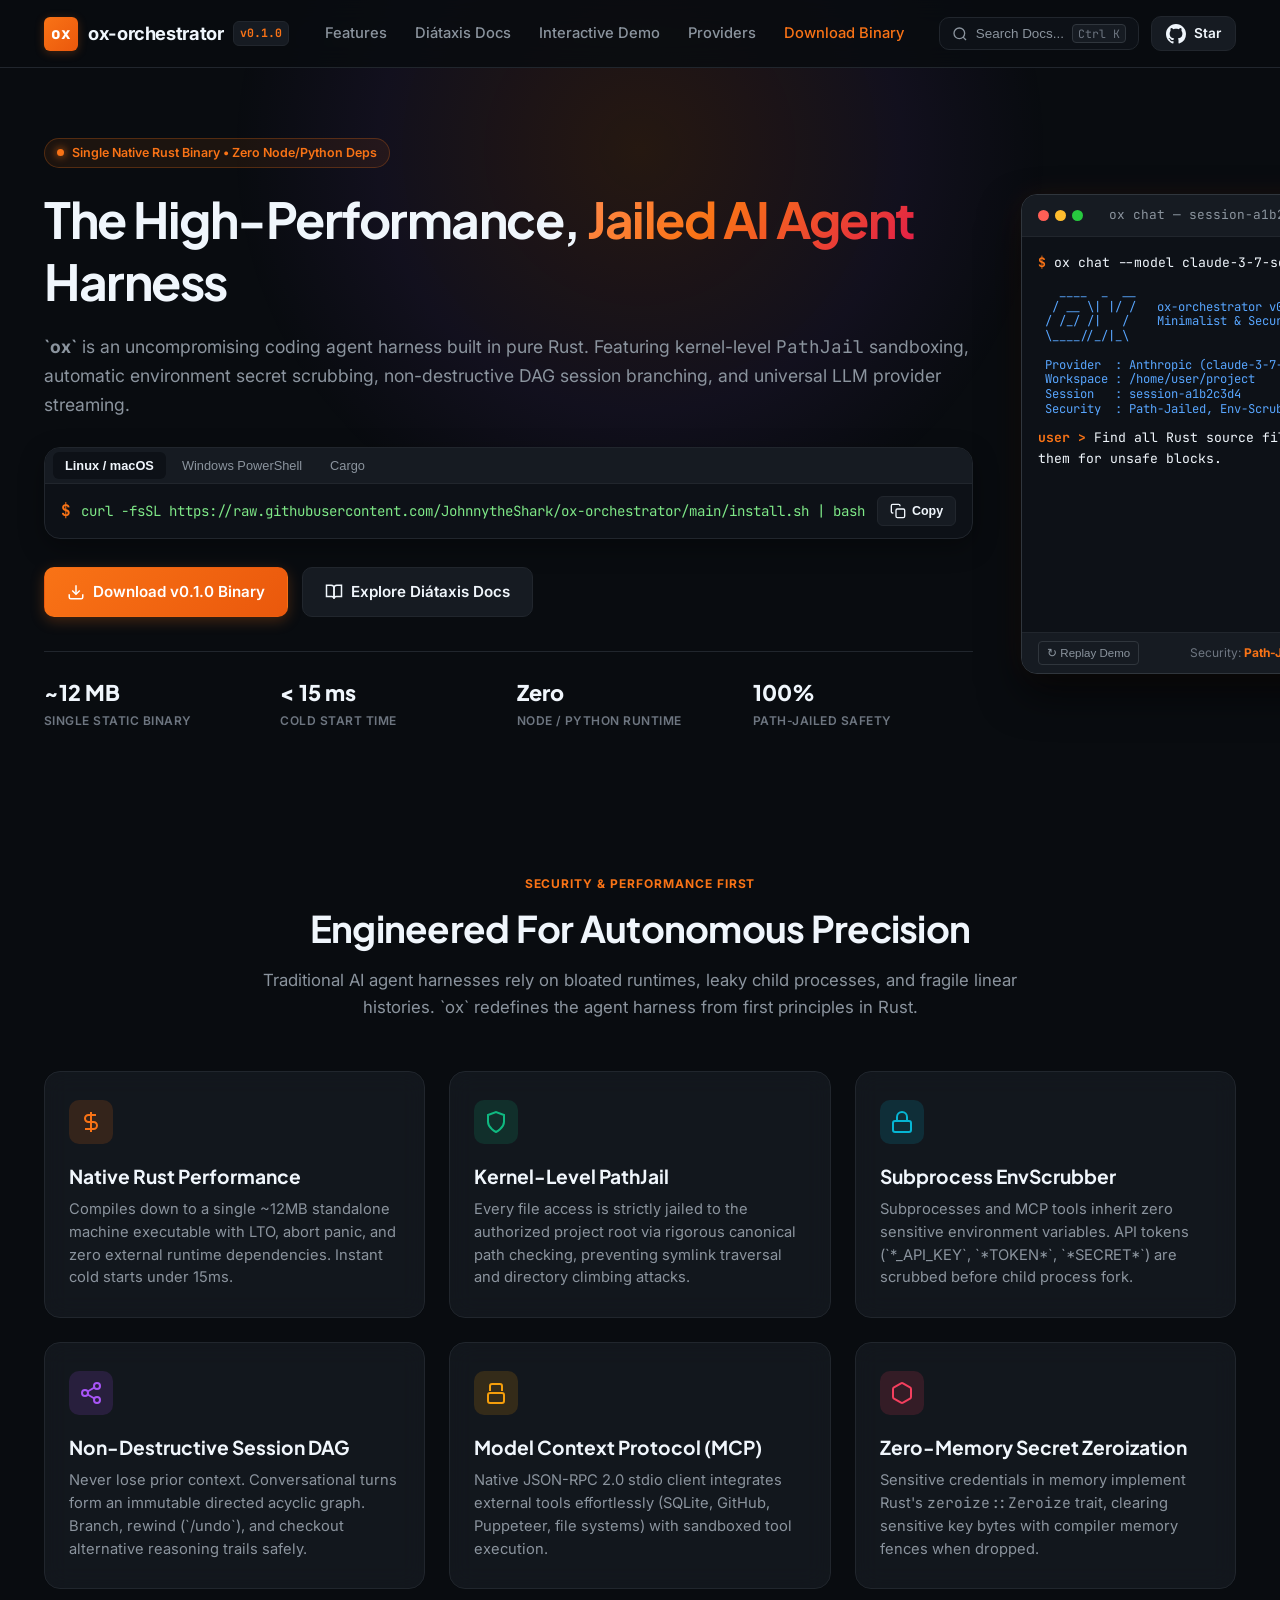
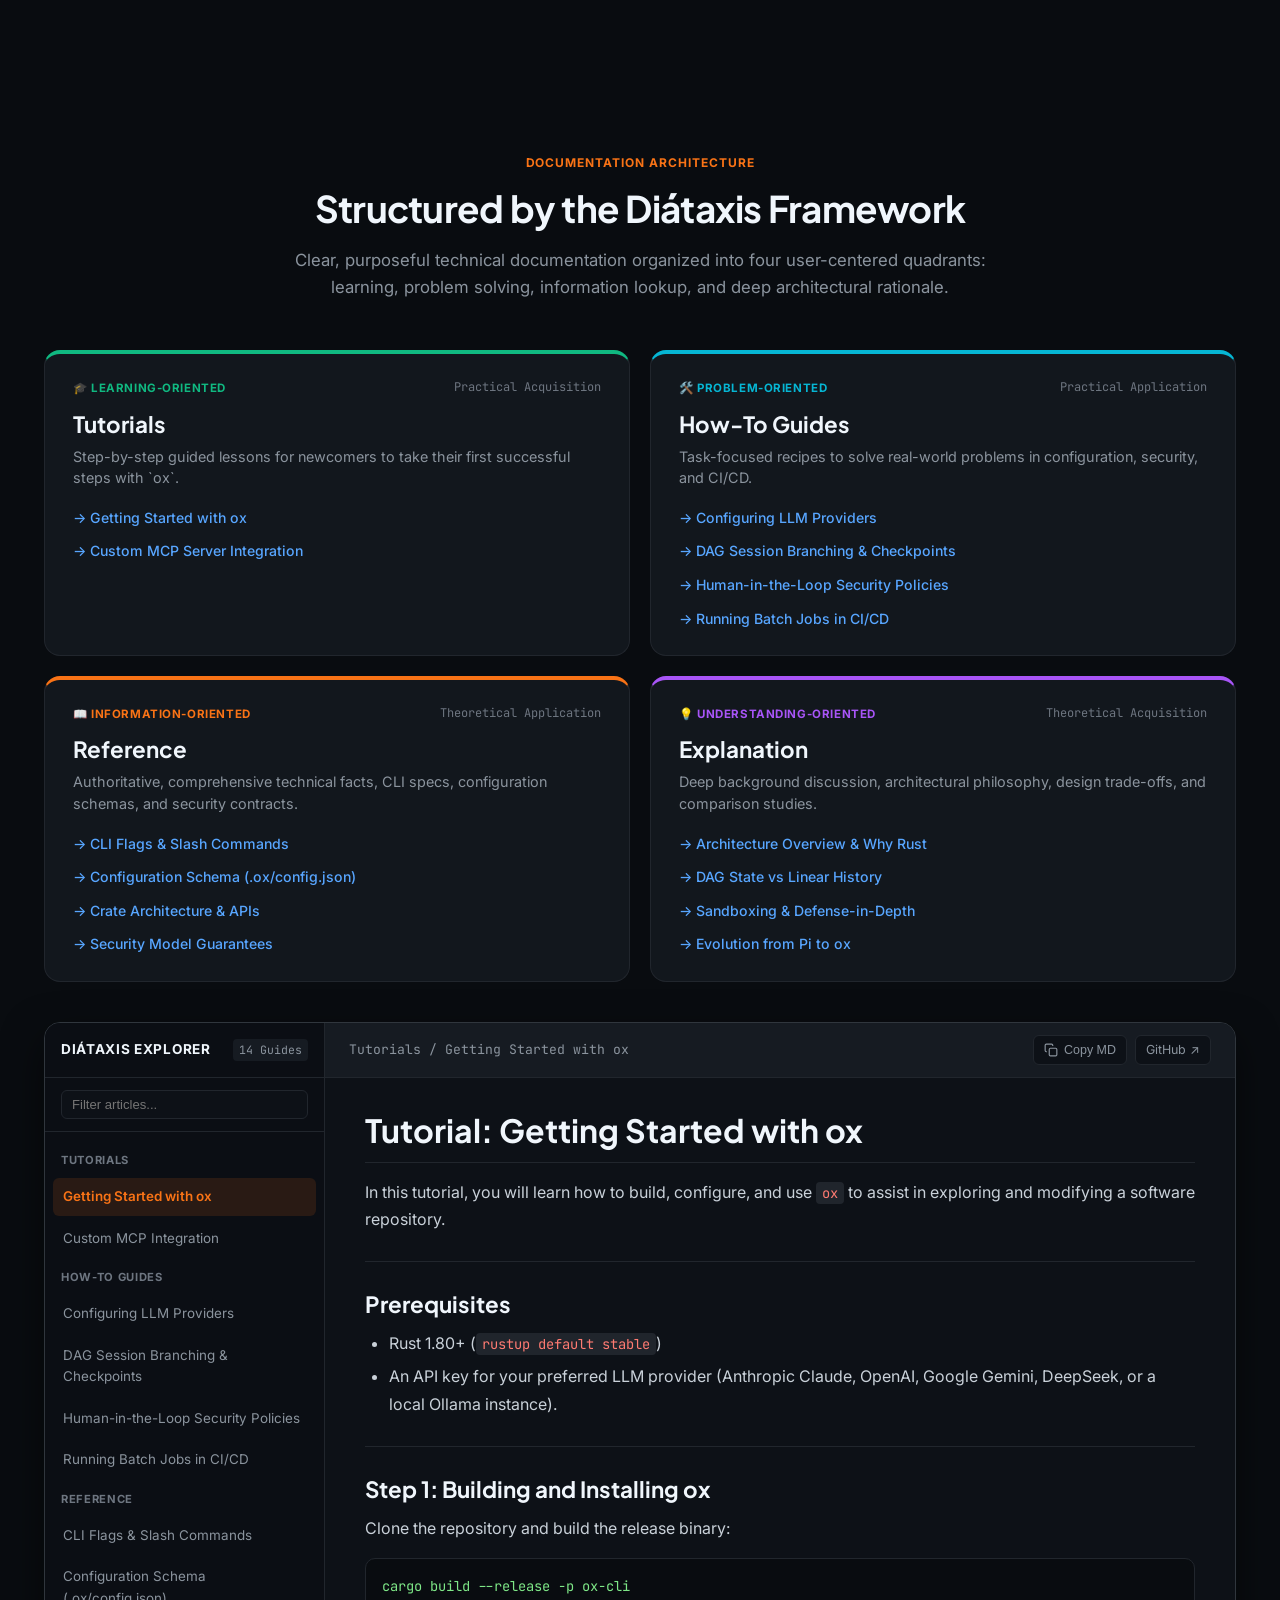
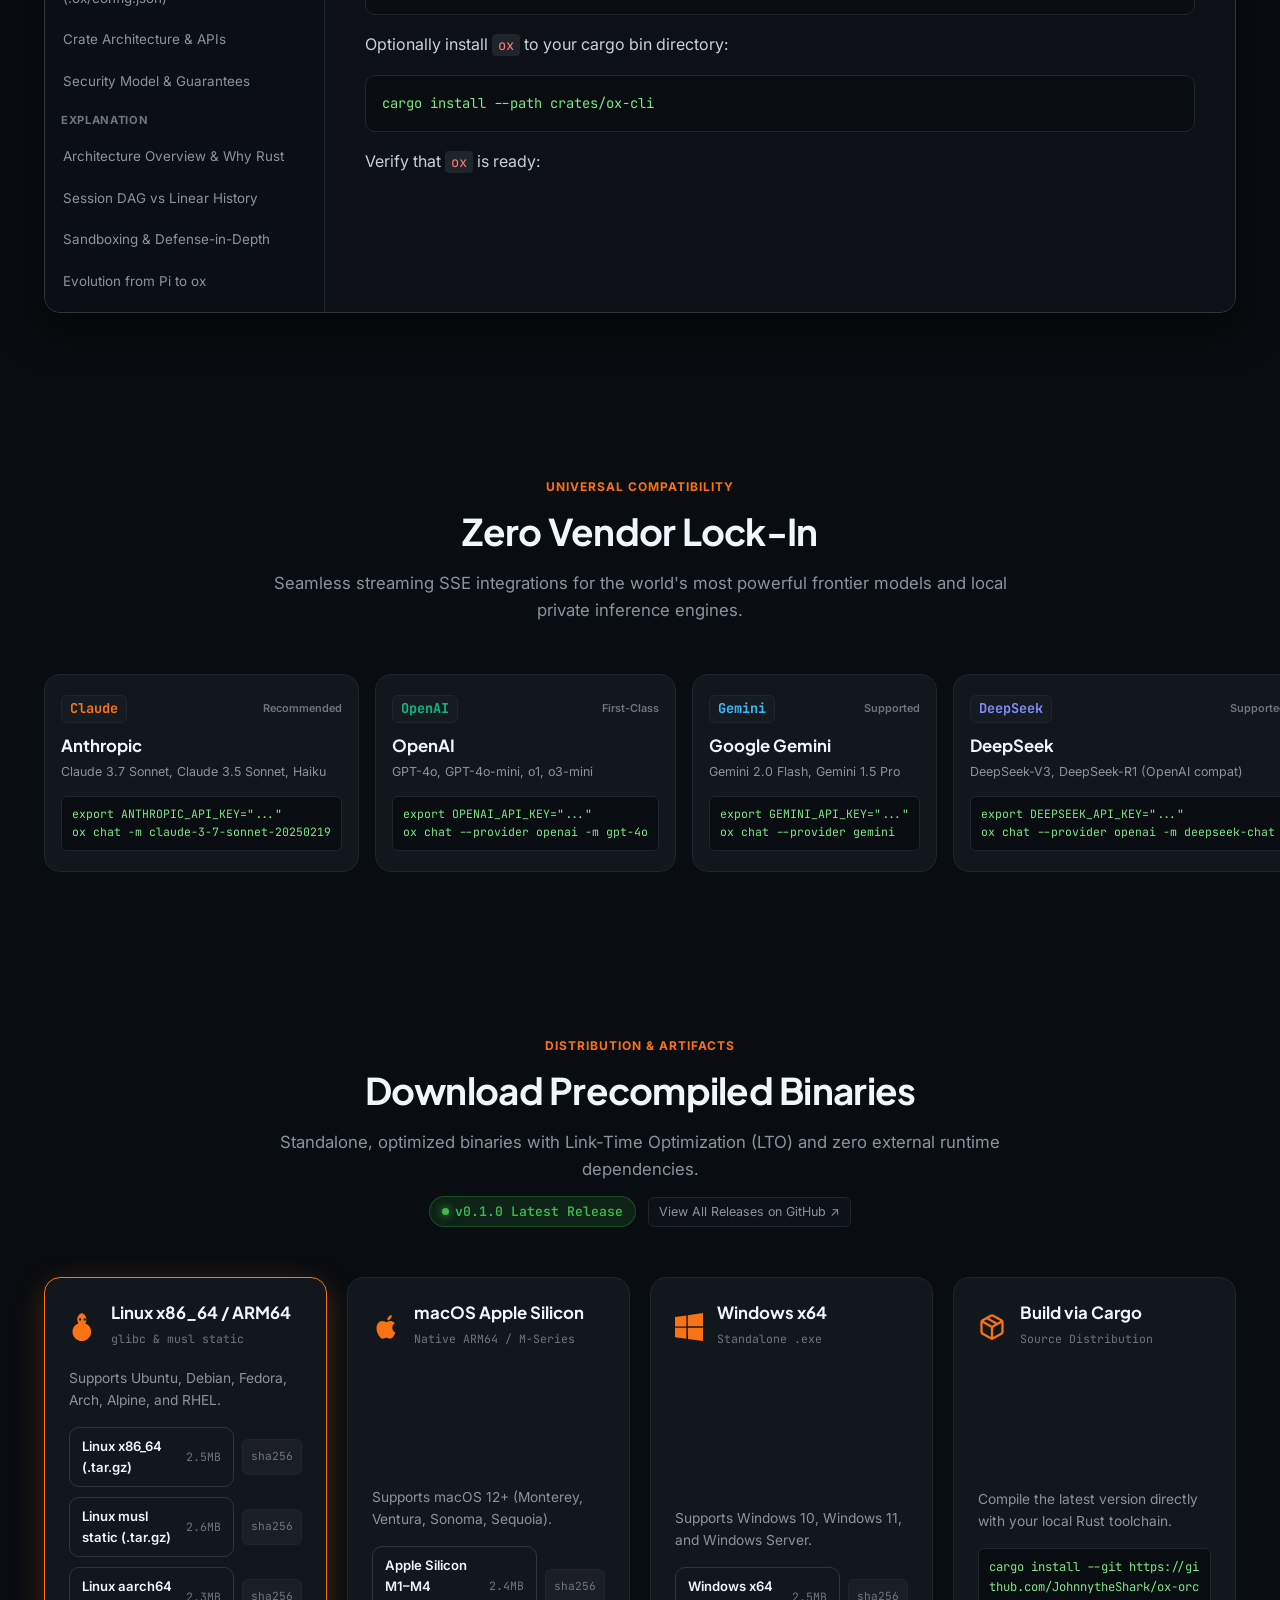
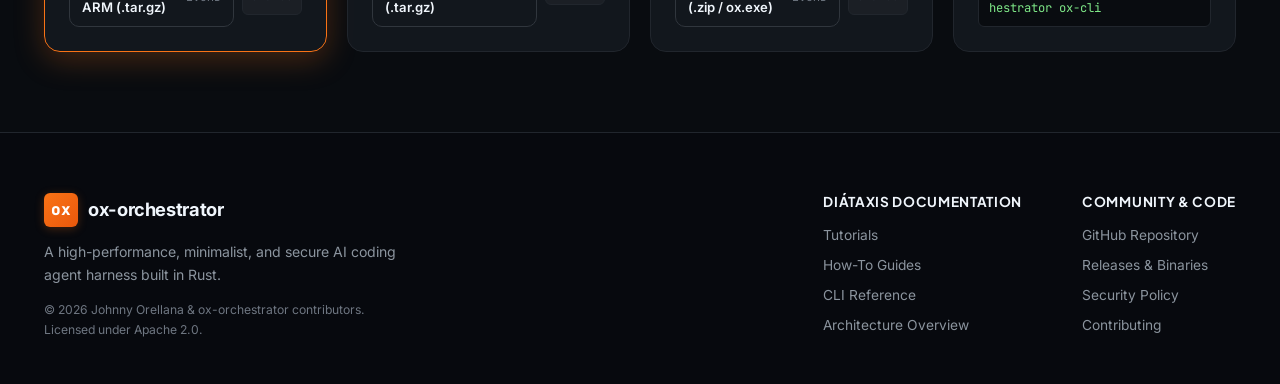
==== site/index.html @ be8a33e0 "feat(site): wire data-checksum-target for dynamic SHA-256 updating" ====
<!DOCTYPE html>
<html lang="en" class="dark">
<head>
  <meta charset="UTF-8">
  <meta name="viewport" content="width=device-width, initial-scale=1.0">
  <title>ox-orchestrator | High-Performance, Minimalist & Secure AI Coding Agent in Rust</title>
  <meta name="description" content="A high-performance, minimalist, and secure AI coding agent harness built in Rust. Standalone native binary with kernel-level path sandboxing, zero-loss DAG session branching, and universal provider streaming.">
  <meta name="keywords" content="rust, ai agent, ai coding assistant, mcp, model context protocol, llm, anthropic, openai, gemini, deepseek, ollama, diataxis, sandboxing">
  <meta name="theme-color" content="#0d1117">

  <!-- Open Graph -->
  <meta property="og:title" content="ox-orchestrator — Secure Rust AI Coding Agent">
  <meta property="og:description" content="Standalone native machine binary (~12MB) with kernel-level sandboxing, DAG session branching, and universal LLM provider support.">
  <meta property="og:type" content="website">
  <meta property="og:url" content="https://JohnnytheShark.github.io/ox-orchestrator/">

  <!-- Fonts & Icons -->
  <link rel="preconnect" href="https://fonts.googleapis.com">
  <link rel="preconnect" href="https://fonts.gstatic.com" crossorigin>
  <link href="https://fonts.googleapis.com/css2?family=Inter:wght@300;400;500;600;700&family=JetBrains+Mono:wght@400;500;600;700&family=Plus+Jakarta+Sans:wght@600;700;800&display=swap" rel="stylesheet">
  <link rel="stylesheet" href="style.css">
</head>
<body>

  <!-- Background Decorative Mesh -->
  <div class="bg-glow-mesh"></div>

  <!-- Top Navigation -->
  <header class="navbar" id="navbar">
    <div class="nav-container">
      <a href="#" class="brand-logo" onclick="switchView('home'); return false;">
        <div class="logo-box">
          <span class="logo-text">ox</span>
        </div>
        <span class="brand-name">ox-orchestrator</span>
        <span class="brand-badge">v0.1.0</span>
      </a>

      <nav class="nav-links" id="navLinks">
        <a href="#features" onclick="switchView('home');">Features</a>
        <a href="#diataxis" onclick="switchView('diataxis');">Diátaxis Docs</a>
        <a href="#demo" onclick="switchView('home');">Interactive Demo</a>
        <a href="#providers" onclick="switchView('home');">Providers</a>
        <a href="#download" class="nav-highlight" onclick="switchView('home');">Download Binary</a>
      </nav>

      <div class="nav-actions">
        <button class="search-trigger-btn" id="searchTriggerBtn" title="Search documentation (Cmd+K / Ctrl+K)">
          <svg width="16" height="16" viewBox="0 0 24 24" fill="none" stroke="currentColor" stroke-width="2"><circle cx="11" cy="11" r="8"/><path d="m21 21-4.3-4.3"/></svg>
          <span>Search Docs...</span>
          <kbd>Ctrl K</kbd>
        </button>
        <a href="https://github.com/JohnnytheShark/ox-orchestrator" target="_blank" rel="noopener" class="github-btn" title="GitHub Repository">
          <svg width="20" height="20" viewBox="0 0 24 24" fill="currentColor"><path d="M12 0C5.37 0 0 5.37 0 12c0 5.31 3.435 9.795 8.205 11.385.6.105.825-.255.825-.57 0-.285-.015-1.23-.015-2.235-3.015.555-3.795-.735-4.035-1.41-.135-.345-.72-1.41-1.23-1.695-.42-.225-1.02-.78-.015-.795.945-.015 1.62.87 1.845 1.23 1.08 1.815 2.805 1.305 3.495.99.105-.78.42-1.305.765-1.605-2.67-.3-5.46-1.335-5.46-5.925 0-1.305.465-2.385 1.23-3.225-.12-.3-.54-1.53.12-3.18 0 0 1.005-.315 3.3 1.23.96-.27 1.98-.405 3-.405s2.04.135 3 .405c2.295-1.56 3.3-1.23 3.3-1.23.66 1.65.24 2.88.12 3.18.765.84 1.23 1.905 1.23 3.225 0 4.605-2.805 5.625-5.475 5.925.435.375.81 1.095.81 2.22 0 1.605-.015 2.895-.015 3.3 0 .315.225.69.825.57A12.02 12.02 0 0024 12c0-6.63-5.37-12-12-12z"/></svg>
          <span>Star</span>
        </a>
        <button class="mobile-toggle" id="mobileMenuBtn" aria-label="Toggle menu">
          <span></span><span></span><span></span>
        </button>
      </div>
    </div>
  </header>

  <!-- Mobile Drawer -->
  <div class="mobile-drawer" id="mobileDrawer">
    <a href="#features" onclick="closeMobileMenu();">Features</a>
    <a href="#diataxis" onclick="closeMobileMenu(); switchView('diataxis');">Diátaxis Documentation</a>
    <a href="#demo" onclick="closeMobileMenu();">Interactive Terminal</a>
    <a href="#providers" onclick="closeMobileMenu();">Providers & Models</a>
    <a href="#download" onclick="closeMobileMenu();">Download Binaries</a>
    <a href="https://github.com/JohnnytheShark/ox-orchestrator" target="_blank" rel="noopener">View on GitHub ↗</a>
  </div>

  <!-- Main Content Container -->
  <main id="mainContent">

    <!-- HERO SECTION -->
    <section class="hero-section" id="hero">
      <div class="container hero-layout">
        <div class="hero-text">
          <div class="hero-pill">
            <span class="pill-dot"></span>
            <span>Single Native Rust Binary • Zero Node/Python Deps</span>
          </div>
          <h1 class="hero-title">
            The High-Performance, <span class="gradient-text">Jailed AI Agent</span> Harness
          </h1>
          <p class="hero-subtitle">
            <strong>`ox`</strong> is an uncompromising coding agent harness built in pure Rust. Featuring kernel-level <code>PathJail</code> sandboxing, automatic environment secret scrubbing, non-destructive DAG session branching, and universal LLM provider streaming.
          </p>

          <!-- Quick Install Switcher -->
          <div class="hero-installer-box">
            <div class="install-tabs">
              <button class="inst-tab active" data-os="unix" onclick="switchInstallTab('unix')">Linux / macOS</button>
              <button class="inst-tab" data-os="win" onclick="switchInstallTab('win')">Windows PowerShell</button>
              <button class="inst-tab" data-os="cargo" onclick="switchInstallTab('cargo')">Cargo</button>
            </div>
            <div class="install-command-wrap">
              <div class="command-content">
                <span class="prompt-sym">$</span>
                <code id="installCommandText">curl -fsSL https://raw.githubusercontent.com/JohnnytheShark/ox-orchestrator/main/install.sh | bash</code>
              </div>
              <button class="copy-btn" id="copyInstallBtn" onclick="copyInstallCommand()" title="Copy command">
                <svg class="copy-icon" width="16" height="16" viewBox="0 0 24 24" fill="none" stroke="currentColor" stroke-width="2"><rect x="9" y="9" width="13" height="13" rx="2" ry="2"/><path d="M5 15H4a2 2 0 0 1-2-2V4a2 2 0 0 1 2-2h9a2 2 0 0 1 2 2v1"/></svg>
                <span class="copy-label">Copy</span>
              </button>
            </div>
          </div>

          <div class="hero-ctas">
            <a href="#download" class="btn btn-primary">
              <svg width="18" height="18" viewBox="0 0 24 24" fill="none" stroke="currentColor" stroke-width="2"><path d="M21 15v4a2 2 0 0 1-2 2H5a2 2 0 0 1-2-2v-4"/><polyline points="7 10 12 15 17 10"/><line x1="12" y1="15" x2="12" y2="3"/></svg>
              <span>Download v0.1.0 Binary</span>
            </a>
            <a href="#diataxis" class="btn btn-secondary" onclick="switchView('diataxis');">
              <svg width="18" height="18" viewBox="0 0 24 24" fill="none" stroke="currentColor" stroke-width="2"><path d="M2 3h6a4 4 0 0 1 4 4v14a3 3 0 0 0-3-3H2z"/><path d="M22 3h-6a4 4 0 0 0-4 4v14a3 3 0 0 1 3-3h7z"/></svg>
              <span>Explore Diátaxis Docs</span>
            </a>
          </div>

          <!-- Feature Badges -->
          <div class="hero-stats">
            <div class="stat-item">
              <div class="stat-value">~12 MB</div>
              <div class="stat-label">Single Static Binary</div>
            </div>
            <div class="stat-item">
              <div class="stat-value">&lt; 15 ms</div>
              <div class="stat-label">Cold Start Time</div>
            </div>
            <div class="stat-item">
              <div class="stat-value">Zero</div>
              <div class="stat-label">Node / Python Runtime</div>
            </div>
            <div class="stat-item">
              <div class="stat-value">100%</div>
              <div class="stat-label">Path-Jailed Safety</div>
            </div>
          </div>
        </div>

        <!-- Terminal Interactive Simulator -->
        <div class="hero-terminal-wrap" id="demo">
          <div class="terminal-card">
            <div class="terminal-header">
              <div class="terminal-dots">
                <span class="dot dot-red"></span>
                <span class="dot dot-yellow"></span>
                <span class="dot dot-green"></span>
              </div>
              <div class="terminal-title">ox chat — session-a1b2c3d4</div>
              <div class="terminal-badge">LIVE DEMO</div>
            </div>
            <div class="terminal-body" id="terminalBody">
              <!-- Animated Lines injected by JS -->
            </div>
            <div class="terminal-footer">
              <button class="term-action-btn" onclick="restartTerminalDemo()">↻ Replay Demo</button>
              <span class="term-status">Security: <strong>Path-Jailed & Env-Scrubbed</strong></span>
            </div>
          </div>
        </div>
      </div>
    </section>

    <!-- CORE ARCHITECTURAL FEATURES -->
    <section class="section features-section" id="features">
      <div class="container">
        <div class="section-header">
          <span class="section-tag">Security & Performance First</span>
          <h2 class="section-title">Engineered For Autonomous Precision</h2>
          <p class="section-desc">Traditional AI agent harnesses rely on bloated runtimes, leaky child processes, and fragile linear histories. `ox` redefines the agent harness from first principles in Rust.</p>
        </div>

        <div class="features-grid">
          <div class="feature-card">
            <div class="feat-icon feat-icon-rust">
              <svg width="24" height="24" viewBox="0 0 24 24" fill="none" stroke="currentColor" stroke-width="2"><path d="M12 2v20M17 5H9.5a3.5 3.5 0 0 0 0 7h5a3.5 3.5 0 0 1 0 7H6"/></svg>
            </div>
            <h3>Native Rust Performance</h3>
            <p>Compiles down to a single ~12MB standalone machine executable with LTO, abort panic, and zero external runtime dependencies. Instant cold starts under 15ms.</p>
          </div>

          <div class="feature-card">
            <div class="feat-icon feat-icon-shield">
              <svg width="24" height="24" viewBox="0 0 24 24" fill="none" stroke="currentColor" stroke-width="2"><path d="M12 22s8-4 8-10V5l-8-3-8 3v7c0 6 8 10 8 10z"/></svg>
            </div>
            <h3>Kernel-Level PathJail</h3>
            <p>Every file access is strictly jailed to the authorized project root via rigorous canonical path checking, preventing symlink traversal and directory climbing attacks.</p>
          </div>

          <div class="feature-card">
            <div class="feat-icon feat-icon-lock">
              <svg width="24" height="24" viewBox="0 0 24 24" fill="none" stroke="currentColor" stroke-width="2"><rect x="3" y="11" width="18" height="11" rx="2" ry="2"/><path d="M7 11V7a5 5 0 0 1 10 0v4"/></svg>
            </div>
            <h3>Subprocess EnvScrubber</h3>
            <p>Subprocesses and MCP tools inherit zero sensitive environment variables. API tokens (`*_API_KEY`, `*TOKEN*`, `*SECRET*`) are scrubbed before child process fork.</p>
          </div>

          <div class="feature-card">
            <div class="feat-icon feat-icon-dag">
              <svg width="24" height="24" viewBox="0 0 24 24" fill="none" stroke="currentColor" stroke-width="2"><circle cx="18" cy="5" r="3"/><circle cx="6" cy="12" r="3"/><circle cx="18" cy="19" r="3"/><line x1="8.59" y1="13.51" x2="15.42" y2="17.49"/><line x1="15.41" y1="6.51" x2="8.59" y2="10.49"/></svg>
            </div>
            <h3>Non-Destructive Session DAG</h3>
            <p>Never lose prior context. Conversational turns form an immutable directed acyclic graph. Branch, rewind (`/undo`), and checkout alternative reasoning trails safely.</p>
          </div>

          <div class="feature-card">
            <div class="feat-icon feat-icon-mcp">
              <svg width="24" height="24" viewBox="0 0 24 24" fill="none" stroke="currentColor" stroke-width="2"><path d="M4 14a2 2 0 0 1 2-2h12a2 2 0 0 1 2 2v6a2 2 0 0 1-2 2H6a2 2 0 0 1-2-2z"/><path d="M6 10V5a2 2 0 0 1 2-2h8a2 2 0 0 1 2 2v5"/></svg>
            </div>
            <h3>Model Context Protocol (MCP)</h3>
            <p>Native JSON-RPC 2.0 stdio client integrates external tools effortlessly (SQLite, GitHub, Puppeteer, file systems) with sandboxed tool execution.</p>
          </div>

          <div class="feature-card">
            <div class="feat-icon feat-icon-ai">
              <svg width="24" height="24" viewBox="0 0 24 24" fill="none" stroke="currentColor" stroke-width="2"><path d="M21 16V8a2 2 0 0 0-1-1.73l-7-4a2 2 0 0 0-2 0l-7 4A2 2 0 0 0 3 8v8a2 2 0 0 0 1 1.73l7 4a2 2 0 0 0 2 0l7-4A2 2 0 0 0 21 16z"/></svg>
            </div>
            <h3>Zero-Memory Secret Zeroization</h3>
            <p>Sensitive credentials in memory implement Rust's <code>zeroize::Zeroize</code> trait, clearing sensitive key bytes with compiler memory fences when dropped.</p>
          </div>
        </div>
      </div>
    </section>

    <!-- DIATAXIS QUADRANT FRAMEWORK SECTION -->
    <section class="section diataxis-section" id="diataxis">
      <div class="container">
        <div class="section-header">
          <span class="section-tag">Documentation Architecture</span>
          <h2 class="section-title">Structured by the Diátaxis Framework</h2>
          <p class="section-desc">Clear, purposeful technical documentation organized into four user-centered quadrants: learning, problem solving, information lookup, and deep architectural rationale.</p>
        </div>

        <!-- Diataxis Interactive Matrix -->
        <div class="diataxis-quadrant-grid">
          
          <!-- Quadrant 1: Tutorials -->
          <div class="quadrant-card q-tutorials" onclick="openDiataxisDoc('tutorials/01_getting_started.md')">
            <div class="q-header">
              <span class="q-badge">🎓 LEARNING-ORIENTED</span>
              <span class="q-axis">Practical Acquisition</span>
            </div>
            <h3 class="q-title">Tutorials</h3>
            <p class="q-desc">Step-by-step guided lessons for newcomers to take their first successful steps with `ox`.</p>
            <ul class="q-links">
              <li><a href="#diataxis-viewer" onclick="openDiataxisDoc('tutorials/01_getting_started.md'); event.stopPropagation();">→ Getting Started with ox</a></li>
              <li><a href="#diataxis-viewer" onclick="openDiataxisDoc('tutorials/02_custom_mcp_integration.md'); event.stopPropagation();">→ Custom MCP Server Integration</a></li>
            </ul>
          </div>

          <!-- Quadrant 2: How-To Guides -->
          <div class="quadrant-card q-howto" onclick="openDiataxisDoc('how_to/configuring_providers.md')">
            <div class="q-header">
              <span class="q-badge">🛠️ PROBLEM-ORIENTED</span>
              <span class="q-axis">Practical Application</span>
            </div>
            <h3 class="q-title">How-To Guides</h3>
            <p class="q-desc">Task-focused recipes to solve real-world problems in configuration, security, and CI/CD.</p>
            <ul class="q-links">
              <li><a href="#diataxis-viewer" onclick="openDiataxisDoc('how_to/configuring_providers.md'); event.stopPropagation();">→ Configuring LLM Providers</a></li>
              <li><a href="#diataxis-viewer" onclick="openDiataxisDoc('how_to/session_branching_and_checkpoints.md'); event.stopPropagation();">→ DAG Session Branching & Checkpoints</a></li>
              <li><a href="#diataxis-viewer" onclick="openDiataxisDoc('how_to/human_in_the_loop_policies.md'); event.stopPropagation();">→ Human-in-the-Loop Security Policies</a></li>
              <li><a href="#diataxis-viewer" onclick="openDiataxisDoc('how_to/running_in_ci_cd.md'); event.stopPropagation();">→ Running Batch Jobs in CI/CD</a></li>
            </ul>
          </div>

          <!-- Quadrant 3: Reference -->
          <div class="quadrant-card q-reference" onclick="openDiataxisDoc('reference/cli_reference.md')">
            <div class="q-header">
              <span class="q-badge">📖 INFORMATION-ORIENTED</span>
              <span class="q-axis">Theoretical Application</span>
            </div>
            <h3 class="q-title">Reference</h3>
            <p class="q-desc">Authoritative, comprehensive technical facts, CLI specs, configuration schemas, and security contracts.</p>
            <ul class="q-links">
              <li><a href="#diataxis-viewer" onclick="openDiataxisDoc('reference/cli_reference.md'); event.stopPropagation();">→ CLI Flags & Slash Commands</a></li>
              <li><a href="#diataxis-viewer" onclick="openDiataxisDoc('reference/configuration_schema.md'); event.stopPropagation();">→ Configuration Schema (.ox/config.json)</a></li>
              <li><a href="#diataxis-viewer" onclick="openDiataxisDoc('reference/crate_architecture.md'); event.stopPropagation();">→ Crate Architecture & APIs</a></li>
              <li><a href="#diataxis-viewer" onclick="openDiataxisDoc('reference/security_model.md'); event.stopPropagation();">→ Security Model Guarantees</a></li>
            </ul>
          </div>

          <!-- Quadrant 4: Explanation -->
          <div class="quadrant-card q-explanation" onclick="openDiataxisDoc('explanation/architecture_overview.md')">
            <div class="q-header">
              <span class="q-badge">💡 UNDERSTANDING-ORIENTED</span>
              <span class="q-axis">Theoretical Acquisition</span>
            </div>
            <h3 class="q-title">Explanation</h3>
            <p class="q-desc">Deep background discussion, architectural philosophy, design trade-offs, and comparison studies.</p>
            <ul class="q-links">
              <li><a href="#diataxis-viewer" onclick="openDiataxisDoc('explanation/architecture_overview.md'); event.stopPropagation();">→ Architecture Overview & Why Rust</a></li>
              <li><a href="#diataxis-viewer" onclick="openDiataxisDoc('explanation/session_dag_vs_linear_history.md'); event.stopPropagation();">→ DAG State vs Linear History</a></li>
              <li><a href="#diataxis-viewer" onclick="openDiataxisDoc('explanation/sandboxing_philosophy.md'); event.stopPropagation();">→ Sandboxing & Defense-in-Depth</a></li>
              <li><a href="#diataxis-viewer" onclick="openDiataxisDoc('explanation/pi_comparison.md'); event.stopPropagation();">→ Evolution from Pi to ox</a></li>
            </ul>
          </div>

        </div>

        <!-- Integrated Documentation Viewer & Reader -->
        <div class="doc-viewer-container" id="diataxis-viewer">
          <div class="doc-sidebar">
            <div class="doc-sidebar-header">
              <span class="sidebar-title">Diátaxis Explorer</span>
              <span class="doc-count">14 Guides</span>
            </div>
            <div class="doc-search-box">
              <input type="text" id="docFilterInput" placeholder="Filter articles..." oninput="filterDocsList()">
            </div>
            <div class="doc-nav-list" id="docNavList">
              <!-- Dynamically populated -->
            </div>
          </div>
          <div class="doc-content-pane">
            <div class="doc-toolbar">
              <div class="doc-breadcrumbs" id="docBreadcrumbs">Tutorials / Getting Started</div>
              <div class="doc-toolbar-actions">
                <button class="doc-action-btn" onclick="copyCurrentDocMarkdown()" title="Copy Markdown">
                  <svg width="14" height="14" viewBox="0 0 24 24" fill="none" stroke="currentColor" stroke-width="2"><rect x="9" y="9" width="13" height="13" rx="2" ry="2"/><path d="M5 15H4a2 2 0 0 1-2-2V4a2 2 0 0 1 2-2h9a2 2 0 0 1 2 2v1"/></svg>
                  <span>Copy MD</span>
                </button>
                <a id="viewOnGithubLink" href="https://github.com/JohnnytheShark/ox-orchestrator" target="_blank" rel="noopener" class="doc-action-btn">
                  <span>GitHub ↗</span>
                </a>
              </div>
            </div>
            <article class="doc-body" id="docRenderedBody">
              <!-- Rendered Markdown Content Injected Here -->
            </article>
          </div>
        </div>

      </div>
    </section>

    <!-- PROVIDER & MODEL MATRIX -->
    <section class="section providers-section" id="providers">
      <div class="container">
        <div class="section-header">
          <span class="section-tag">Universal Compatibility</span>
          <h2 class="section-title">Zero Vendor Lock-In</h2>
          <p class="section-desc">Seamless streaming SSE integrations for the world's most powerful frontier models and local private inference engines.</p>
        </div>

        <div class="provider-cards-grid">
          <div class="provider-card">
            <div class="p-header">
              <div class="p-logo p-anthropic">Claude</div>
              <span class="p-status">Recommended</span>
            </div>
            <h4>Anthropic</h4>
            <p class="p-models">Claude 3.7 Sonnet, Claude 3.5 Sonnet, Haiku</p>
            <div class="p-code-snippet">
              <code>export ANTHROPIC_API_KEY="..."<br>ox chat -m claude-3-7-sonnet-20250219</code>
            </div>
          </div>

          <div class="provider-card">
            <div class="p-header">
              <div class="p-logo p-openai">OpenAI</div>
              <span class="p-status">First-Class</span>
            </div>
            <h4>OpenAI</h4>
            <p class="p-models">GPT-4o, GPT-4o-mini, o1, o3-mini</p>
            <div class="p-code-snippet">
              <code>export OPENAI_API_KEY="..."<br>ox chat --provider openai -m gpt-4o</code>
            </div>
          </div>

          <div class="provider-card">
            <div class="p-header">
              <div class="p-logo p-gemini">Gemini</div>
              <span class="p-status">Supported</span>
            </div>
            <h4>Google Gemini</h4>
            <p class="p-models">Gemini 2.0 Flash, Gemini 1.5 Pro</p>
            <div class="p-code-snippet">
              <code>export GEMINI_API_KEY="..."<br>ox chat --provider gemini</code>
            </div>
          </div>

          <div class="provider-card">
            <div class="p-header">
              <div class="p-logo p-deepseek">DeepSeek</div>
              <span class="p-status">Supported</span>
            </div>
            <h4>DeepSeek</h4>
            <p class="p-models">DeepSeek-V3, DeepSeek-R1 (OpenAI compat)</p>
            <div class="p-code-snippet">
              <code>export DEEPSEEK_API_KEY="..."<br>ox chat --provider openai -m deepseek-chat</code>
            </div>
          </div>

          <div class="provider-card">
            <div class="p-header">
              <div class="p-logo p-ollama">Ollama</div>
              <span class="p-status">Offline & Local</span>
            </div>
            <h4>Ollama</h4>
            <p class="p-models">Qwen 2.5 Coder, Llama 3.3, DeepSeek R1 local</p>
            <div class="p-code-snippet">
              <code># No API key required<br>ox chat --provider ollama -m qwen2.5-coder:14b</code>
            </div>
          </div>
        </div>
      </div>
    </section>

    <!-- DOWNLOAD & RELEASES SECTION -->
    <section class="section download-section" id="download">
      <div class="container">
        <div class="section-header">
          <span class="section-tag">Distribution & Artifacts</span>
          <h2 class="section-title">Download Precompiled Binaries</h2>
          <p class="section-desc">Standalone, optimized binaries with Link-Time Optimization (LTO) and zero external runtime dependencies.</p>
          <div class="section-actions" style="margin-top: 14px; display: flex; align-items: center; justify-content: center; gap: 12px; flex-wrap: wrap;">
            <span class="release-version-pill" id="latestReleaseBadge">v0.1.0 Latest Release</span>
            <a href="https://github.com/JohnnytheShark/ox-orchestrator/releases" target="_blank" rel="noopener" class="doc-action-btn" style="display: inline-flex; align-items: center; gap: 6px;">
              <span>View All Releases on GitHub ↗</span>
            </a>
          </div>
        </div>

        <div class="release-cards-grid">
          <!-- Linux Card -->
          <div class="release-card" id="cardLinux">
            <div class="rc-header">
              <svg width="28" height="28" viewBox="0 0 24 24" fill="currentColor"><path d="M12.504 0c-3.13 0-5.41 2.37-5.41 5.56 0 1.25.35 2.45.96 3.44C5.114 9.94 3.004 12.68 3.004 16c0 4.42 3.58 8 8 8s8-3.58 8-8c0-3.32-2.11-6.06-5.05-6.99.61-.99.96-2.19.96-3.45C14.914 2.37 12.634 0 9.504 0h3zm-3 4.5a1 1 0 1 1 0 2 1 1 0 0 1 0-2zm4 0a1 1 0 1 1 0 2 1 1 0 0 1 0-2z"/></svg>
              <div>
                <h4>Linux x86_64 / ARM64</h4>
                <span class="rc-tag">glibc & musl static</span>
              </div>
            </div>
            <div class="rc-body">
              <p>Supports Ubuntu, Debian, Fedora, Arch, Alpine, and RHEL.</p>
              <div class="rc-links">
                <div class="rc-download-item">
                  <a href="https://github.com/JohnnytheShark/ox-orchestrator/releases/download/v0.1.0/ox-v0.1.0-x86_64-unknown-linux-gnu.tar.gz" class="btn btn-sm btn-outline" data-target="x86_64-unknown-linux-gnu">
                    <span>Linux x86_64 (.tar.gz)</span>
                    <span class="asset-size" data-size-target="x86_64-unknown-linux-gnu">2.5MB</span>
                  </a>
                  <a href="https://github.com/JohnnytheShark/ox-orchestrator/releases/download/v0.1.0/ox-v0.1.0-x86_64-unknown-linux-gnu.tar.gz.sha256" target="_blank" class="rc-checksum" title="SHA-256 Checksum" data-checksum-target="x86_64-unknown-linux-gnu">sha256</a>
                </div>
                <div class="rc-download-item">
                  <a href="https://github.com/JohnnytheShark/ox-orchestrator/releases/download/v0.1.0/ox-v0.1.0-x86_64-unknown-linux-musl.tar.gz" class="btn btn-sm btn-outline" data-target="x86_64-unknown-linux-musl">
                    <span>Linux musl static (.tar.gz)</span>
                    <span class="asset-size" data-size-target="x86_64-unknown-linux-musl">2.6MB</span>
                  </a>
                  <a href="https://github.com/JohnnytheShark/ox-orchestrator/releases/download/v0.1.0/ox-v0.1.0-x86_64-unknown-linux-musl.tar.gz.sha256" target="_blank" class="rc-checksum" title="SHA-256 Checksum" data-checksum-target="x86_64-unknown-linux-musl">sha256</a>
                </div>
                <div class="rc-download-item">
                  <a href="https://github.com/JohnnytheShark/ox-orchestrator/releases/download/v0.1.0/ox-v0.1.0-aarch64-unknown-linux-gnu.tar.gz" class="btn btn-sm btn-outline" data-target="aarch64-unknown-linux-gnu">
                    <span>Linux aarch64 ARM (.tar.gz)</span>
                    <span class="asset-size" data-size-target="aarch64-unknown-linux-gnu">2.3MB</span>
                  </a>
                  <a href="https://github.com/JohnnytheShark/ox-orchestrator/releases/download/v0.1.0/ox-v0.1.0-aarch64-unknown-linux-gnu.tar.gz.sha256" target="_blank" class="rc-checksum" title="SHA-256 Checksum" data-checksum-target="aarch64-unknown-linux-gnu">sha256</a>
                </div>
              </div>
            </div>
          </div>

          <!-- macOS Card -->
          <div class="release-card" id="cardMac">
            <div class="rc-header">
              <svg width="28" height="28" viewBox="0 0 24 24" fill="currentColor"><path d="M18.71 19.5c-.83 1.24-1.71 2.45-3.05 2.47-1.34.03-1.77-.79-3.29-.79-1.53 0-2 .77-3.27.82-1.31.05-2.3-1.32-3.14-2.53C4.25 17 2.94 12.45 4.7 9.39c.87-1.52 2.43-2.48 4.12-2.51 1.28-.02 2.5.87 3.29.87.78 0 2.26-1.07 3.81-.91.65.03 2.47.26 3.64 1.98-.09.06-2.17 1.28-2.15 3.81.03 3.02 2.65 4.03 2.68 4.04-.03.07-.42 1.44-1.38 2.83M15.97 4.85c.66-.8 1.11-1.92.99-3.04-.96.04-2.12.64-2.8 1.44-.6.69-1.12 1.83-.98 2.92 1.07.08 2.13-.52 2.79-1.32z"/></svg>
              <div>
                <h4>macOS Apple Silicon</h4>
                <span class="rc-tag">Native ARM64 / M-Series</span>
              </div>
            </div>
            <div class="rc-body">
              <p>Supports macOS 12+ (Monterey, Ventura, Sonoma, Sequoia).</p>
              <div class="rc-links">
                <div class="rc-download-item">
                  <a href="https://github.com/JohnnytheShark/ox-orchestrator/releases/download/v0.1.0/ox-v0.1.0-aarch64-apple-darwin.tar.gz" class="btn btn-sm btn-outline" data-target="aarch64-apple-darwin">
                    <span>Apple Silicon M1–M4 (.tar.gz)</span>
                    <span class="asset-size" data-size-target="aarch64-apple-darwin">2.4MB</span>
                  </a>
                  <a href="https://github.com/JohnnytheShark/ox-orchestrator/releases/download/v0.1.0/ox-v0.1.0-aarch64-apple-darwin.tar.gz.sha256" target="_blank" class="rc-checksum" title="SHA-256 Checksum" data-checksum-target="aarch64-apple-darwin">sha256</a>
                </div>
              </div>
            </div>
          </div>

          <!-- Windows Card -->
          <div class="release-card" id="cardWin">
            <div class="rc-header">
              <svg width="28" height="28" viewBox="0 0 24 24" fill="currentColor"><path d="M0 3.449L9.75 2.1v9.451H0m10.949-9.602L24 0v11.4H10.949M0 12.6h9.75v9.451L0 20.699M10.949 12.6H24V24l-12.9-1.801"/></svg>
              <div>
                <h4>Windows x64</h4>
                <span class="rc-tag">Standalone .exe</span>
              </div>
            </div>
            <div class="rc-body">
              <p>Supports Windows 10, Windows 11, and Windows Server.</p>
              <div class="rc-links">
                <div class="rc-download-item">
                  <a href="https://github.com/JohnnytheShark/ox-orchestrator/releases/download/v0.1.0/ox-v0.1.0-x86_64-pc-windows-msvc.zip" class="btn btn-sm btn-outline" data-target="x86_64-pc-windows-msvc">
                    <span>Windows x64 (.zip / ox.exe)</span>
                    <span class="asset-size" data-size-target="x86_64-pc-windows-msvc">2.5MB</span>
                  </a>
                  <a href="https://github.com/JohnnytheShark/ox-orchestrator/releases/download/v0.1.0/ox-v0.1.0-x86_64-pc-windows-msvc.zip.sha256" target="_blank" class="rc-checksum" title="SHA-256 Checksum" data-checksum-target="x86_64-pc-windows-msvc">sha256</a>
                </div>
              </div>
            </div>
          </div>

          <!-- Cargo Install -->
          <div class="release-card" id="cardCargo">
            <div class="rc-header">
              <svg width="28" height="28" viewBox="0 0 24 24" fill="none" stroke="currentColor" stroke-width="2"><path d="m7.5 4.27 9 5.15"/><path d="M21 8a2 2 0 0 0-1-1.73l-7-4a2 2 0 0 0-2 0l-7 4A2 2 0 0 0 3 8v8a2 2 0 0 0 1 1.73l7 4a2 2 0 0 0 2 0l7-4A2 2 0 0 0 21 16Z"/><path d="m3.3 7 8.7 5 8.7-5"/><path d="M12 22V12"/></svg>
              <div>
                <h4>Build via Cargo</h4>
                <span class="rc-tag">Source Distribution</span>
              </div>
            </div>
            <div class="rc-body">
              <p>Compile the latest version directly with your local Rust toolchain.</p>
              <div class="rc-command-box">
                <code>cargo install --git https://github.com/JohnnytheShark/ox-orchestrator ox-cli</code>
              </div>
            </div>
          </div>
        </div>
      </div>
    </section>

  </main>

  <!-- SEARCH MODAL OVERLAY -->
  <div class="search-modal-backdrop" id="searchModal">
    <div class="search-modal-box">
      <div class="search-modal-input-wrap">
        <svg width="18" height="18" viewBox="0 0 24 24" fill="none" stroke="currentColor" stroke-width="2"><circle cx="11" cy="11" r="8"/><path d="m21 21-4.3-4.3"/></svg>
        <input type="text" id="globalSearchInput" placeholder="Search guides, tutorials, CLI flags, security model..." oninput="handleGlobalSearch()">
        <button class="search-close-btn" onclick="closeSearchModal()">Esc</button>
      </div>
      <div class="search-results-list" id="searchResultsList">
        <!-- Results injected by JS -->
      </div>
    </div>
  </div>

  <!-- TOAST NOTIFICATION -->
  <div class="toast" id="toast">Copied to clipboard!</div>

  <!-- FOOTER -->
  <footer class="footer">
    <div class="container footer-content">
      <div class="footer-left">
        <div class="brand-logo">
          <div class="logo-box"><span class="logo-text">ox</span></div>
          <span class="brand-name">ox-orchestrator</span>
        </div>
        <p class="footer-desc">A high-performance, minimalist, and secure AI coding agent harness built in Rust.</p>
        <p class="footer-copy">© 2026 Johnny Orellana & ox-orchestrator contributors. Licensed under Apache 2.0.</p>
      </div>
      <div class="footer-links-group">
        <div class="footer-col">
          <h5>Diátaxis Documentation</h5>
          <a href="#diataxis" onclick="openDiataxisDoc('tutorials/01_getting_started.md')">Tutorials</a>
          <a href="#diataxis" onclick="openDiataxisDoc('how_to/configuring_providers.md')">How-To Guides</a>
          <a href="#diataxis" onclick="openDiataxisDoc('reference/cli_reference.md')">CLI Reference</a>
          <a href="#diataxis" onclick="openDiataxisDoc('explanation/architecture_overview.md')">Architecture Overview</a>
        </div>
        <div class="footer-col">
          <h5>Community & Code</h5>
          <a href="https://github.com/JohnnytheShark/ox-orchestrator" target="_blank" rel="noopener">GitHub Repository</a>
          <a href="https://github.com/JohnnytheShark/ox-orchestrator/releases" target="_blank" rel="noopener">Releases & Binaries</a>
          <a href="https://github.com/JohnnytheShark/ox-orchestrator/blob/main/SECURITY.md" target="_blank" rel="noopener">Security Policy</a>
          <a href="https://github.com/JohnnytheShark/ox-orchestrator/blob/main/CONTRIBUTING.md" target="_blank" rel="noopener">Contributing</a>
        </div>
      </div>
    </div>
  </footer>

  <script src="app.js"></script>
</body>
</html>
---- site/style.css ----
/* ==========================================================================
   ox-orchestrator — Modern Cyber-Rust Theme & Diataxis Documentation
   ========================================================================== */

:root {
  --bg-primary: #090c10;
  --bg-secondary: #0d1117;
  --bg-tertiary: #161b22;
  --bg-card: rgba(22, 27, 34, 0.75);
  --bg-card-hover: rgba(33, 38, 45, 0.9);
  
  --border-subtle: #21262d;
  --border-active: #30363d;
  --border-accent: rgba(249, 115, 22, 0.35);

  --text-primary: #f0f6fc;
  --text-secondary: #8b949e;
  --text-muted: #6e7681;
  --text-inverse: #0d1117;

  --accent-rust: #f97316;
  --accent-rust-glow: rgba(249, 115, 22, 0.25);
  --accent-amber: #f59e0b;
  --accent-cyan: #06b6d4;
  --accent-emerald: #10b981;
  --accent-purple: #a855f7;
  --accent-red: #f43f5e;

  /* Diataxis Quadrant Colors */
  --color-tutorial: #10b981;
  --color-howto: #06b6d4;
  --color-reference: #f97316;
  --color-explanation: #a855f7;

  --font-sans: 'Inter', -apple-system, BlinkMacSystemFont, 'Segoe UI', Roboto, sans-serif;
  --font-heading: 'Plus Jakarta Sans', var(--font-sans);
  --font-mono: 'JetBrains Mono', 'Fira Code', monospace;

  --radius-sm: 6px;
  --radius-md: 10px;
  --radius-lg: 16px;
  --radius-full: 9999px;

  --shadow-glow: 0 0 30px rgba(249, 115, 22, 0.15);
  --transition: all 0.2s cubic-bezier(0.16, 1, 0.3, 1);
}

*, *::before, *::after {
  box-sizing: border-box;
  margin: 0;
  padding: 0;
}

html {
  scroll-behavior: smooth;
  color-scheme: dark;
}

body {
  font-family: var(--font-sans);
  background-color: var(--bg-primary);
  color: var(--text-primary);
  line-height: 1.6;
  overflow-x: hidden;
  position: relative;
  -webkit-font-smoothing: antialiased;
}

/* Background Mesh Glow */
.bg-glow-mesh {
  position: fixed;
  top: -150px;
  left: 50%;
  transform: translateX(-50%);
  width: 1000px;
  height: 600px;
  background: radial-gradient(circle, rgba(249, 115, 22, 0.12) 0%, rgba(168, 85, 247, 0.06) 45%, transparent 70%);
  pointer-events: none;
  z-index: 0;
}

.container {
  max-width: 1240px;
  margin: 0 auto;
  padding: 0 24px;
  position: relative;
  z-index: 1;
}

/* Typography & Utilities */
h1, h2, h3, h4, h5, h6 {
  font-family: var(--font-heading);
  font-weight: 700;
  line-height: 1.25;
  color: var(--text-primary);
}

a {
  color: inherit;
  text-decoration: none;
  transition: var(--transition);
}

code, kbd, pre {
  font-family: var(--font-mono);
}

.gradient-text {
  background: linear-gradient(135deg, #ff8a4c 0%, #f97316 40%, #e11d48 100%);
  -webkit-background-clip: text;
  -webkit-text-fill-color: transparent;
}

/* ==========================================================================
   Header & Navbar
   ========================================================================== */

.navbar {
  position: sticky;
  top: 0;
  z-index: 100;
  background: rgba(9, 12, 16, 0.85);
  backdrop-filter: blur(12px);
  border-bottom: 1px solid var(--border-subtle);
  height: 68px;
  display: flex;
  align-items: center;
}

.nav-container {
  display: flex;
  align-items: center;
  justify-content: space-between;
  width: 100%;
  max-width: 1240px;
  margin: 0 auto;
  padding: 0 24px;
}

.brand-logo {
  display: flex;
  align-items: center;
  gap: 10px;
  font-weight: 700;
  font-size: 1.15rem;
}

.logo-box {
  width: 34px;
  height: 34px;
  background: linear-gradient(135deg, #f97316, #ea580c);
  border-radius: var(--radius-sm);
  display: flex;
  align-items: center;
  justify-content: center;
  box-shadow: 0 2px 10px var(--accent-rust-glow);
}

.logo-text {
  font-family: var(--font-mono);
  font-weight: 800;
  font-size: 1rem;
  color: #fff;
}

.brand-name {
  color: var(--text-primary);
  letter-spacing: -0.02em;
}

.brand-badge {
  font-size: 0.72rem;
  font-family: var(--font-mono);
  background: var(--bg-tertiary);
  border: 1px solid var(--border-subtle);
  color: var(--accent-rust);
  padding: 2px 6px;
  border-radius: var(--radius-sm);
}

.nav-links {
  display: flex;
  align-items: center;
  gap: 28px;
  font-size: 0.92rem;
  font-weight: 500;
  color: var(--text-secondary);
}

.nav-links a:hover {
  color: var(--text-primary);
}

.nav-highlight {
  color: var(--accent-rust) !important;
}

.nav-actions {
  display: flex;
  align-items: center;
  gap: 12px;
}

.search-trigger-btn {
  display: flex;
  align-items: center;
  gap: 8px;
  background: var(--bg-secondary);
  border: 1px solid var(--border-subtle);
  color: var(--text-secondary);
  padding: 6px 12px;
  border-radius: var(--radius-md);
  font-size: 0.84rem;
  cursor: pointer;
  transition: var(--transition);
}

.search-trigger-btn:hover {
  border-color: var(--border-active);
  color: var(--text-primary);
}

.search-trigger-btn kbd {
  background: var(--bg-tertiary);
  border: 1px solid var(--border-active);
  font-size: 0.72rem;
  padding: 1px 5px;
  border-radius: 4px;
  color: var(--text-muted);
}

.github-btn {
  display: flex;
  align-items: center;
  gap: 8px;
  background: var(--bg-tertiary);
  border: 1px solid var(--border-subtle);
  color: var(--text-primary);
  padding: 6px 14px;
  border-radius: var(--radius-md);
  font-size: 0.85rem;
  font-weight: 600;
  transition: var(--transition);
}

.github-btn:hover {
  border-color: var(--accent-rust);
  background: var(--bg-card-hover);
  box-shadow: 0 0 12px var(--accent-rust-glow);
}

.mobile-toggle {
  display: none;
  background: none;
  border: none;
  flex-direction: column;
  gap: 5px;
  cursor: pointer;
}

.mobile-toggle span {
  width: 22px;
  height: 2px;
  background: var(--text-primary);
  border-radius: 2px;
}

.mobile-drawer {
  display: none;
  flex-direction: column;
  background: var(--bg-secondary);
  border-bottom: 1px solid var(--border-subtle);
  padding: 16px 24px;
  gap: 14px;
}

.mobile-drawer.active {
  display: flex;
}

/* ==========================================================================
   Buttons
   ========================================================================== */

.btn {
  display: inline-flex;
  align-items: center;
  justify-content: center;
  gap: 8px;
  padding: 12px 22px;
  font-size: 0.95rem;
  font-weight: 600;
  border-radius: var(--radius-md);
  cursor: pointer;
  transition: var(--transition);
  border: 1px solid transparent;
}

.btn-primary {
  background: linear-gradient(135deg, #f97316 0%, #ea580c 100%);
  color: #fff;
  box-shadow: 0 4px 14px var(--accent-rust-glow);
}

.btn-primary:hover {
  transform: translateY(-1px);
  box-shadow: 0 6px 20px rgba(249, 115, 22, 0.4);
}

.btn-secondary {
  background: var(--bg-tertiary);
  border-color: var(--border-subtle);
  color: var(--text-primary);
}

.btn-secondary:hover {
  border-color: var(--border-active);
  background: var(--bg-card-hover);
}

.btn-outline {
  background: transparent;
  border-color: var(--border-active);
  color: var(--text-primary);
}

.btn-outline:hover {
  border-color: var(--accent-rust);
  background: rgba(249, 115, 22, 0.08);
}

.btn-sm {
  padding: 8px 14px;
  font-size: 0.82rem;
}

/* ==========================================================================
   Hero Section
   ========================================================================== */

.hero-section {
  padding: 70px 0 60px;
  position: relative;
}

.hero-layout {
  display: grid;
  grid-template-columns: 1.15fr 0.95fr;
  gap: 48px;
  align-items: center;
}

.hero-pill {
  display: inline-flex;
  align-items: center;
  gap: 8px;
  background: rgba(249, 115, 22, 0.08);
  border: 1px solid rgba(249, 115, 22, 0.25);
  padding: 4px 12px;
  border-radius: var(--radius-full);
  font-size: 0.78rem;
  font-weight: 600;
  color: var(--accent-rust);
  margin-bottom: 20px;
}

.pill-dot {
  width: 7px;
  height: 7px;
  background: var(--accent-rust);
  border-radius: 50%;
  box-shadow: 0 0 8px var(--accent-rust);
}

.hero-title {
  font-size: 3.1rem;
  letter-spacing: -0.03em;
  margin-bottom: 20px;
}

.hero-subtitle {
  font-size: 1.1rem;
  color: var(--text-secondary);
  line-height: 1.65;
  margin-bottom: 28px;
}

.hero-installer-box {
  background: var(--bg-secondary);
  border: 1px solid var(--border-subtle);
  border-radius: var(--radius-lg);
  overflow: hidden;
  margin-bottom: 28px;
  box-shadow: 0 8px 24px rgba(0, 0, 0, 0.35);
}

.install-tabs {
  display: flex;
  background: var(--bg-tertiary);
  border-bottom: 1px solid var(--border-subtle);
  padding: 4px 8px;
  gap: 4px;
}

.inst-tab {
  background: transparent;
  border: none;
  color: var(--text-secondary);
  font-size: 0.8rem;
  font-weight: 500;
  padding: 6px 12px;
  border-radius: var(--radius-sm);
  cursor: pointer;
  transition: var(--transition);
}

.inst-tab.active {
  background: var(--bg-secondary);
  color: var(--text-primary);
  font-weight: 600;
}

.install-command-wrap {
  display: flex;
  align-items: center;
  justify-content: space-between;
  padding: 12px 16px;
  gap: 12px;
}

.command-content {
  display: flex;
  align-items: center;
  gap: 10px;
  overflow-x: auto;
  white-space: nowrap;
}

.prompt-sym {
  color: var(--accent-rust);
  font-family: var(--font-mono);
  font-weight: 700;
}

.command-content code {
  color: #7ee787;
  font-size: 0.88rem;
}

.copy-btn {
  display: inline-flex;
  align-items: center;
  gap: 6px;
  background: var(--bg-tertiary);
  border: 1px solid var(--border-subtle);
  color: var(--text-primary);
  padding: 6px 12px;
  border-radius: var(--radius-sm);
  font-size: 0.78rem;
  font-weight: 600;
  cursor: pointer;
  transition: var(--transition);
}

.copy-btn:hover {
  background: var(--bg-card-hover);
  border-color: var(--accent-rust);
}

.hero-ctas {
  display: flex;
  gap: 14px;
  margin-bottom: 34px;
}

.hero-stats {
  display: grid;
  grid-template-columns: repeat(4, 1fr);
  gap: 16px;
  border-top: 1px solid var(--border-subtle);
  padding-top: 24px;
}

.stat-value {
  font-family: var(--font-heading);
  font-size: 1.35rem;
  font-weight: 800;
  color: var(--text-primary);
}

.stat-label {
  font-size: 0.75rem;
  color: var(--text-muted);
  text-transform: uppercase;
  letter-spacing: 0.04em;
  font-weight: 600;
}

/* ==========================================================================
   Terminal Interactive Card
   ========================================================================== */

.terminal-card {
  background: #0d1117;
  border: 1px solid var(--border-active);
  border-radius: var(--radius-lg);
  box-shadow: 0 20px 40px rgba(0, 0, 0, 0.6), 0 0 30px rgba(249, 115, 22, 0.08);
  overflow: hidden;
  display: flex;
  flex-direction: column;
  height: 480px;
}

.terminal-header {
  background: #161b22;
  border-bottom: 1px solid var(--border-subtle);
  padding: 10px 16px;
  display: flex;
  align-items: center;
  justify-content: space-between;
}

.terminal-dots {
  display: flex;
  gap: 6px;
}

.dot {
  width: 11px;
  height: 11px;
  border-radius: 50%;
}

.dot-red { background: #ff5f56; }
.dot-yellow { background: #ffbd2e; }
.dot-green { background: #27c93f; }

.terminal-title {
  font-size: 0.8rem;
  font-family: var(--font-mono);
  color: var(--text-secondary);
}

.terminal-badge {
  font-size: 0.65rem;
  font-family: var(--font-mono);
  background: rgba(16, 185, 129, 0.15);
  color: #10b981;
  padding: 2px 6px;
  border-radius: 4px;
  font-weight: 700;
}

.terminal-body {
  flex: 1;
  padding: 16px;
  font-family: var(--font-mono);
  font-size: 0.82rem;
  line-height: 1.55;
  color: #c9d1d9;
  overflow-y: auto;
  display: flex;
  flex-direction: column;
  gap: 8px;
}

.term-line {
  word-break: break-word;
}

.term-prompt {
  color: var(--accent-rust);
  font-weight: bold;
}

.term-user-text {
  color: #f0f6fc;
}

.term-ai-text {
  color: #58a6ff;
}

.term-tool {
  color: #e3b341;
}

.term-success {
  color: #3fb950;
}

.term-security-box {
  background: rgba(249, 115, 22, 0.1);
  border: 1px solid rgba(249, 115, 22, 0.3);
  border-radius: var(--radius-sm);
  padding: 8px 10px;
  color: #ffa657;
}

.terminal-footer {
  background: #161b22;
  border-top: 1px solid var(--border-subtle);
  padding: 8px 16px;
  display: flex;
  align-items: center;
  justify-content: space-between;
  font-size: 0.75rem;
}

.term-action-btn {
  background: transparent;
  border: 1px solid var(--border-active);
  color: var(--text-secondary);
  padding: 4px 8px;
  border-radius: 4px;
  font-size: 0.72rem;
  cursor: pointer;
  transition: var(--transition);
}

.term-action-btn:hover {
  color: var(--text-primary);
  border-color: var(--accent-rust);
}

.term-status {
  color: var(--text-muted);
}

.term-status strong {
  color: var(--accent-rust);
}

/* ==========================================================================
   Section Common
   ========================================================================== */

.section {
  padding: 80px 0;
  position: relative;
}

.section-header {
  text-align: center;
  max-width: 760px;
  margin: 0 auto 50px;
}

.section-tag {
  display: inline-block;
  font-size: 0.75rem;
  font-weight: 700;
  text-transform: uppercase;
  letter-spacing: 0.08em;
  color: var(--accent-rust);
  margin-bottom: 12px;
}

.section-title {
  font-size: 2.3rem;
  letter-spacing: -0.02em;
  margin-bottom: 16px;
}

.section-desc {
  font-size: 1.05rem;
  color: var(--text-secondary);
  line-height: 1.6;
}

/* ==========================================================================
   Features Grid
   ========================================================================== */

.features-grid {
  display: grid;
  grid-template-columns: repeat(3, 1fr);
  gap: 24px;
}

.feature-card {
  background: var(--bg-card);
  border: 1px solid var(--border-subtle);
  border-radius: var(--radius-lg);
  padding: 28px 24px;
  transition: var(--transition);
  backdrop-filter: blur(12px);
}

.feature-card:hover {
  border-color: var(--border-active);
  background: var(--bg-card-hover);
  transform: translateY(-3px);
  box-shadow: 0 12px 30px rgba(0, 0, 0, 0.4);
}

.feat-icon {
  width: 44px;
  height: 44px;
  border-radius: var(--radius-md);
  display: flex;
  align-items: center;
  justify-content: center;
  margin-bottom: 20px;
}

.feat-icon-rust { background: rgba(249, 115, 22, 0.15); color: var(--accent-rust); }
.feat-icon-shield { background: rgba(16, 185, 129, 0.15); color: var(--accent-emerald); }
.feat-icon-lock { background: rgba(6, 182, 212, 0.15); color: var(--accent-cyan); }
.feat-icon-dag { background: rgba(168, 85, 247, 0.15); color: var(--accent-purple); }
.feat-icon-mcp { background: rgba(245, 158, 11, 0.15); color: var(--accent-amber); }
.feat-icon-ai { background: rgba(244, 63, 94, 0.15); color: var(--accent-red); }

.feature-card h3 {
  font-size: 1.2rem;
  margin-bottom: 10px;
}

.feature-card p {
  color: var(--text-secondary);
  font-size: 0.92rem;
  line-height: 1.55;
}

/* ==========================================================================
   Diataxis Quadrant Grid & Documentation Viewer
   ========================================================================== */

.diataxis-quadrant-grid {
  display: grid;
  grid-template-columns: repeat(2, 1fr);
  gap: 20px;
  margin-bottom: 40px;
}

.quadrant-card {
  background: var(--bg-card);
  border: 1px solid var(--border-subtle);
  border-radius: var(--radius-lg);
  padding: 24px 28px;
  transition: var(--transition);
  cursor: pointer;
  position: relative;
  overflow: hidden;
}

.quadrant-card:hover {
  transform: translateY(-2px);
  box-shadow: 0 8px 24px rgba(0, 0, 0, 0.4);
}

.q-tutorials { border-top: 4px solid var(--color-tutorial); }
.q-tutorials:hover { border-color: var(--color-tutorial); }

.q-howto { border-top: 4px solid var(--color-howto); }
.q-howto:hover { border-color: var(--color-howto); }

.q-reference { border-top: 4px solid var(--color-reference); }
.q-reference:hover { border-color: var(--color-reference); }

.q-explanation { border-top: 4px solid var(--color-explanation); }
.q-explanation:hover { border-color: var(--color-explanation); }

.q-header {
  display: flex;
  align-items: center;
  justify-content: space-between;
  margin-bottom: 12px;
}

.q-badge {
  font-size: 0.72rem;
  font-weight: 700;
  letter-spacing: 0.05em;
}

.q-tutorials .q-badge { color: var(--color-tutorial); }
.q-howto .q-badge { color: var(--color-howto); }
.q-reference .q-badge { color: var(--color-reference); }
.q-explanation .q-badge { color: var(--color-explanation); }

.q-axis {
  font-size: 0.75rem;
  color: var(--text-muted);
  font-family: var(--font-mono);
}

.q-title {
  font-size: 1.4rem;
  margin-bottom: 8px;
}

.q-desc {
  font-size: 0.9rem;
  color: var(--text-secondary);
  margin-bottom: 16px;
  line-height: 1.5;
}

.q-links {
  list-style: none;
  display: flex;
  flex-direction: column;
  gap: 8px;
}

.q-links a {
  color: #58a6ff;
  font-size: 0.88rem;
  font-weight: 500;
}

.q-links a:hover {
  text-decoration: underline;
  color: #79c0ff;
}

/* Documentation Viewer Container */
.doc-viewer-container {
  display: grid;
  grid-template-columns: 280px 1fr;
  background: var(--bg-secondary);
  border: 1px solid var(--border-active);
  border-radius: var(--radius-lg);
  overflow: hidden;
  min-height: 600px;
  box-shadow: 0 16px 40px rgba(0, 0, 0, 0.5);
}

.doc-sidebar {
  background: #0b0e14;
  border-right: 1px solid var(--border-subtle);
  display: flex;
  flex-direction: column;
}

.doc-sidebar-header {
  padding: 16px;
  border-bottom: 1px solid var(--border-subtle);
  display: flex;
  align-items: center;
  justify-content: space-between;
}

.sidebar-title {
  font-size: 0.85rem;
  font-weight: 700;
  text-transform: uppercase;
  letter-spacing: 0.05em;
  color: var(--text-primary);
}

.doc-count {
  font-size: 0.72rem;
  font-family: var(--font-mono);
  background: var(--bg-tertiary);
  padding: 2px 6px;
  border-radius: 4px;
  color: var(--text-secondary);
}

.doc-search-box {
  padding: 12px 16px;
  border-bottom: 1px solid var(--border-subtle);
}

.doc-search-box input {
  width: 100%;
  background: var(--bg-secondary);
  border: 1px solid var(--border-subtle);
  border-radius: var(--radius-sm);
  padding: 6px 10px;
  color: var(--text-primary);
  font-size: 0.82rem;
}

.doc-search-box input:focus {
  outline: none;
  border-color: var(--accent-rust);
}

.doc-nav-list {
  flex: 1;
  overflow-y: auto;
  padding: 12px 8px;
  display: flex;
  flex-direction: column;
  gap: 4px;
}

.doc-group-title {
  font-size: 0.7rem;
  font-weight: 700;
  text-transform: uppercase;
  letter-spacing: 0.06em;
  color: var(--text-muted);
  padding: 8px 8px 4px;
}

.doc-nav-item {
  display: flex;
  align-items: center;
  gap: 8px;
  padding: 8px 10px;
  border-radius: var(--radius-sm);
  font-size: 0.84rem;
  color: var(--text-secondary);
  cursor: pointer;
  transition: var(--transition);
}

.doc-nav-item:hover {
  background: var(--bg-tertiary);
  color: var(--text-primary);
}

.doc-nav-item.active {
  background: rgba(249, 115, 22, 0.12);
  color: var(--accent-rust);
  font-weight: 600;
}

.doc-content-pane {
  display: flex;
  flex-direction: column;
  background: #0d1117;
  overflow: hidden;
}

.doc-toolbar {
  background: #161b22;
  border-bottom: 1px solid var(--border-subtle);
  padding: 12px 24px;
  display: flex;
  align-items: center;
  justify-content: space-between;
}

.doc-breadcrumbs {
  font-size: 0.82rem;
  color: var(--text-secondary);
  font-family: var(--font-mono);
}

.doc-toolbar-actions {
  display: flex;
  gap: 8px;
}

.doc-action-btn {
  display: inline-flex;
  align-items: center;
  gap: 6px;
  background: var(--bg-secondary);
  border: 1px solid var(--border-subtle);
  color: var(--text-secondary);
  padding: 4px 10px;
  border-radius: var(--radius-sm);
  font-size: 0.78rem;
  cursor: pointer;
  transition: var(--transition);
}

.doc-action-btn:hover {
  color: var(--text-primary);
  border-color: var(--border-active);
}

.doc-body {
  padding: 32px 40px;
  overflow-y: auto;
  max-height: 700px;
  line-height: 1.7;
}

.doc-body h1 { font-size: 2rem; margin-bottom: 16px; border-bottom: 1px solid var(--border-subtle); padding-bottom: 12px; }
.doc-body h2 { font-size: 1.4rem; margin: 28px 0 12px; }
.doc-body h3 { font-size: 1.15rem; margin: 20px 0 8px; }
.doc-body p { margin-bottom: 16px; color: #c9d1d9; }
.doc-body ul, .doc-body ol { margin: 0 0 16px 24px; color: #c9d1d9; }
.doc-body li { margin-bottom: 6px; }
.doc-body hr { border: 0; border-top: 1px solid var(--border-subtle); margin: 28px 0; }

.doc-body pre {
  background: #090c10;
  border: 1px solid var(--border-subtle);
  border-radius: var(--radius-md);
  padding: 16px;
  margin: 16px 0;
  overflow-x: auto;
  font-size: 0.85rem;
}

.doc-body code {
  background: rgba(110, 118, 129, 0.2);
  padding: 2px 6px;
  border-radius: 4px;
  font-size: 0.86rem;
  color: #ff7b72;
}

.doc-body pre code {
  background: transparent;
  padding: 0;
  color: #7ee787;
}

.doc-body table {
  width: 100%;
  border-collapse: collapse;
  margin: 20px 0;
  font-size: 0.88rem;
}

.doc-body th, .doc-body td {
  border: 1px solid var(--border-subtle);
  padding: 10px 14px;
  text-align: left;
}

.doc-body th {
  background: var(--bg-tertiary);
  font-weight: 600;
  color: var(--text-primary);
}

.doc-body blockquote {
  border-left: 4px solid var(--accent-rust);
  padding: 8px 16px;
  background: rgba(249, 115, 22, 0.08);
  margin: 16px 0;
  border-radius: 0 var(--radius-sm) var(--radius-sm) 0;
}

/* ==========================================================================
   Providers Section
   ========================================================================== */

.provider-cards-grid {
  display: grid;
  grid-template-columns: repeat(5, 1fr);
  gap: 16px;
}

.provider-card {
  background: var(--bg-card);
  border: 1px solid var(--border-subtle);
  border-radius: var(--radius-lg);
  padding: 20px 16px;
  display: flex;
  flex-direction: column;
  transition: var(--transition);
}

.provider-card:hover {
  border-color: var(--border-active);
  transform: translateY(-2px);
}

.p-header {
  display: flex;
  align-items: center;
  justify-content: space-between;
  margin-bottom: 12px;
}

.p-logo {
  font-family: var(--font-mono);
  font-weight: 700;
  font-size: 0.85rem;
  padding: 2px 8px;
  border-radius: var(--radius-sm);
  background: var(--bg-tertiary);
  border: 1px solid var(--border-subtle);
}

.p-anthropic { color: #f97316; }
.p-openai { color: #10b981; }
.p-gemini { color: #38bdf8; }
.p-deepseek { color: #818cf8; }
.p-ollama { color: #f59e0b; }

.p-status {
  font-size: 0.68rem;
  color: var(--text-muted);
  font-weight: 600;
}

.provider-card h4 {
  font-size: 1.05rem;
  margin-bottom: 6px;
}

.p-models {
  font-size: 0.78rem;
  color: var(--text-secondary);
  margin-bottom: 14px;
  flex: 1;
}

.p-code-snippet {
  background: #090c10;
  border: 1px solid var(--border-subtle);
  border-radius: var(--radius-sm);
  padding: 8px 10px;
  font-size: 0.72rem;
  color: #7ee787;
  overflow-x: auto;
  white-space: nowrap;
}

/* ==========================================================================
   Download & Releases Section
   ========================================================================== */

.release-cards-grid {
  display: grid;
  grid-template-columns: repeat(4, 1fr);
  gap: 20px;
}

.release-card {
  background: var(--bg-card);
  border: 1px solid var(--border-subtle);
  border-radius: var(--radius-lg);
  padding: 24px;
  display: flex;
  flex-direction: column;
  justify-content: space-between;
  transition: var(--transition);
}

.release-card:hover {
  border-color: var(--accent-rust);
  box-shadow: 0 8px 24px var(--accent-rust-glow);
}

.rc-header {
  display: flex;
  align-items: center;
  gap: 14px;
  margin-bottom: 16px;
}

.rc-header svg {
  color: var(--accent-rust);
  flex-shrink: 0;
}

.rc-header h4 {
  font-size: 1.05rem;
  margin-bottom: 2px;
}

.rc-tag {
  font-size: 0.72rem;
  color: var(--text-muted);
  font-family: var(--font-mono);
}

.rc-body p {
  font-size: 0.86rem;
  color: var(--text-secondary);
  margin-bottom: 16px;
}

.release-version-pill {
  display: inline-flex;
  align-items: center;
  gap: 6px;
  background: rgba(46, 160, 67, 0.15);
  border: 1px solid rgba(46, 160, 67, 0.35);
  color: #3fb950;
  font-size: 0.82rem;
  font-weight: 600;
  padding: 4px 12px;
  border-radius: var(--radius-full);
  font-family: var(--font-mono);
}

.release-version-pill::before {
  content: "";
  width: 7px;
  height: 7px;
  background: #3fb950;
  border-radius: 50%;
  box-shadow: 0 0 8px #3fb950;
}

.rc-links {
  display: flex;
  flex-direction: column;
  gap: 10px;
}

.rc-download-item {
  display: flex;
  align-items: center;
  gap: 8px;
}

.rc-download-item .btn {
  flex: 1;
  display: flex;
  align-items: center;
  justify-content: space-between;
  text-align: left;
  padding: 8px 12px;
  font-size: 0.82rem;
}

.asset-size {
  font-size: 0.72rem;
  color: var(--text-muted);
  font-family: var(--font-mono);
  font-weight: normal;
  margin-left: 6px;
}

.rc-checksum {
  font-size: 0.7rem;
  font-family: var(--font-mono);
  color: var(--text-muted);
  background: rgba(255, 255, 255, 0.04);
  border: 1px solid var(--border-subtle);
  padding: 8px 8px;
  border-radius: var(--radius-sm);
  text-decoration: none;
  transition: var(--transition);
}

.rc-checksum:hover {
  color: var(--accent-rust);
  border-color: var(--accent-rust);
  background: rgba(218, 90, 41, 0.08);
}

.rc-command-box {
  background: #090c10;
  border: 1px solid var(--border-subtle);
  border-radius: var(--radius-sm);
  padding: 8px 10px;
  font-size: 0.76rem;
  color: #7ee787;
  word-break: break-all;
}

/* ==========================================================================
   Search Modal
   ========================================================================== */

.search-modal-backdrop {
  position: fixed;
  inset: 0;
  background: rgba(0, 0, 0, 0.75);
  backdrop-filter: blur(8px);
  z-index: 200;
  display: none;
  align-items: flex-start;
  justify-content: center;
  padding-top: 100px;
}

.search-modal-backdrop.active {
  display: flex;
}

.search-modal-box {
  background: var(--bg-secondary);
  border: 1px solid var(--border-active);
  border-radius: var(--radius-lg);
  width: 100%;
  max-width: 600px;
  overflow: hidden;
  box-shadow: 0 24px 60px rgba(0, 0, 0, 0.8);
}

.search-modal-input-wrap {
  display: flex;
  align-items: center;
  padding: 16px 20px;
  border-bottom: 1px solid var(--border-subtle);
  gap: 12px;
}

.search-modal-input-wrap svg {
  color: var(--text-secondary);
}

.search-modal-input-wrap input {
  flex: 1;
  background: transparent;
  border: none;
  color: var(--text-primary);
  font-size: 1.05rem;
}

.search-modal-input-wrap input:focus {
  outline: none;
}

.search-close-btn {
  background: var(--bg-tertiary);
  border: 1px solid var(--border-subtle);
  color: var(--text-muted);
  padding: 2px 6px;
  border-radius: 4px;
  font-size: 0.72rem;
  cursor: pointer;
}

.search-results-list {
  max-height: 380px;
  overflow-y: auto;
  padding: 12px;
  display: flex;
  flex-direction: column;
  gap: 6px;
}

.search-result-item {
  padding: 10px 14px;
  border-radius: var(--radius-md);
  cursor: pointer;
  transition: var(--transition);
}

.search-result-item:hover {
  background: var(--bg-tertiary);
}

.search-result-item .sr-category {
  font-size: 0.7rem;
  font-weight: 700;
  text-transform: uppercase;
  color: var(--accent-rust);
}

.search-result-item .sr-title {
  font-size: 0.95rem;
  font-weight: 600;
  color: var(--text-primary);
}

.search-result-item .sr-snippet {
  font-size: 0.82rem;
  color: var(--text-secondary);
  white-space: nowrap;
  overflow: hidden;
  text-overflow: ellipsis;
}

/* Toast */
.toast {
  position: fixed;
  bottom: 24px;
  right: 24px;
  background: #1f2937;
  border: 1px solid var(--accent-rust);
  color: #fff;
  padding: 10px 18px;
  border-radius: var(--radius-md);
  font-size: 0.86rem;
  box-shadow: 0 8px 24px rgba(0, 0, 0, 0.5);
  transform: translateY(100px);
  opacity: 0;
  transition: all 0.3s cubic-bezier(0.16, 1, 0.3, 1);
  z-index: 300;
}

.toast.show {
  transform: translateY(0);
  opacity: 1;
}

/* ==========================================================================
   Footer
   ========================================================================== */

.footer {
  background: #07090e;
  border-top: 1px solid var(--border-subtle);
  padding: 60px 0 40px;
}

.footer-content {
  display: flex;
  justify-content: space-between;
  gap: 40px;
}

.footer-left {
  max-width: 360px;
}

.footer-desc {
  font-size: 0.88rem;
  color: var(--text-secondary);
  margin: 14px 0;
}

.footer-copy {
  font-size: 0.76rem;
  color: var(--text-muted);
}

.footer-links-group {
  display: flex;
  gap: 60px;
}

.footer-col h5 {
  font-size: 0.85rem;
  text-transform: uppercase;
  letter-spacing: 0.05em;
  color: var(--text-primary);
  margin-bottom: 14px;
}

.footer-col a {
  display: block;
  font-size: 0.86rem;
  color: var(--text-secondary);
  margin-bottom: 8px;
}

.footer-col a:hover {
  color: var(--accent-rust);
}

/* ==========================================================================
   Responsive Breakpoints
   ========================================================================== */

@media (max-width: 1100px) {
  .hero-layout {
    grid-template-columns: 1fr;
  }
  .features-grid {
    grid-template-columns: repeat(2, 1fr);
  }
  .provider-cards-grid {
    grid-template-columns: repeat(3, 1fr);
  }
  .release-cards-grid {
    grid-template-columns: repeat(2, 1fr);
  }
}

@media (max-width: 860px) {
  .nav-links, .search-trigger-btn {
    display: none;
  }
  .mobile-toggle {
    display: flex;
  }
  .diataxis-quadrant-grid {
    grid-template-columns: 1fr;
  }
  .doc-viewer-container {
    grid-template-columns: 1fr;
  }
  .doc-sidebar {
    max-height: 260px;
  }
  .hero-stats {
    grid-template-columns: repeat(2, 1fr);
  }
  .footer-content {
    flex-direction: column;
  }
}

@media (max-width: 600px) {
  .hero-title {
    font-size: 2.3rem;
  }
  .features-grid {
    grid-template-columns: 1fr;
  }
  .provider-cards-grid {
    grid-template-columns: 1fr;
  }
  .release-cards-grid {
    grid-template-columns: 1fr;
  }
  .hero-ctas {
    flex-direction: column;
  }
}
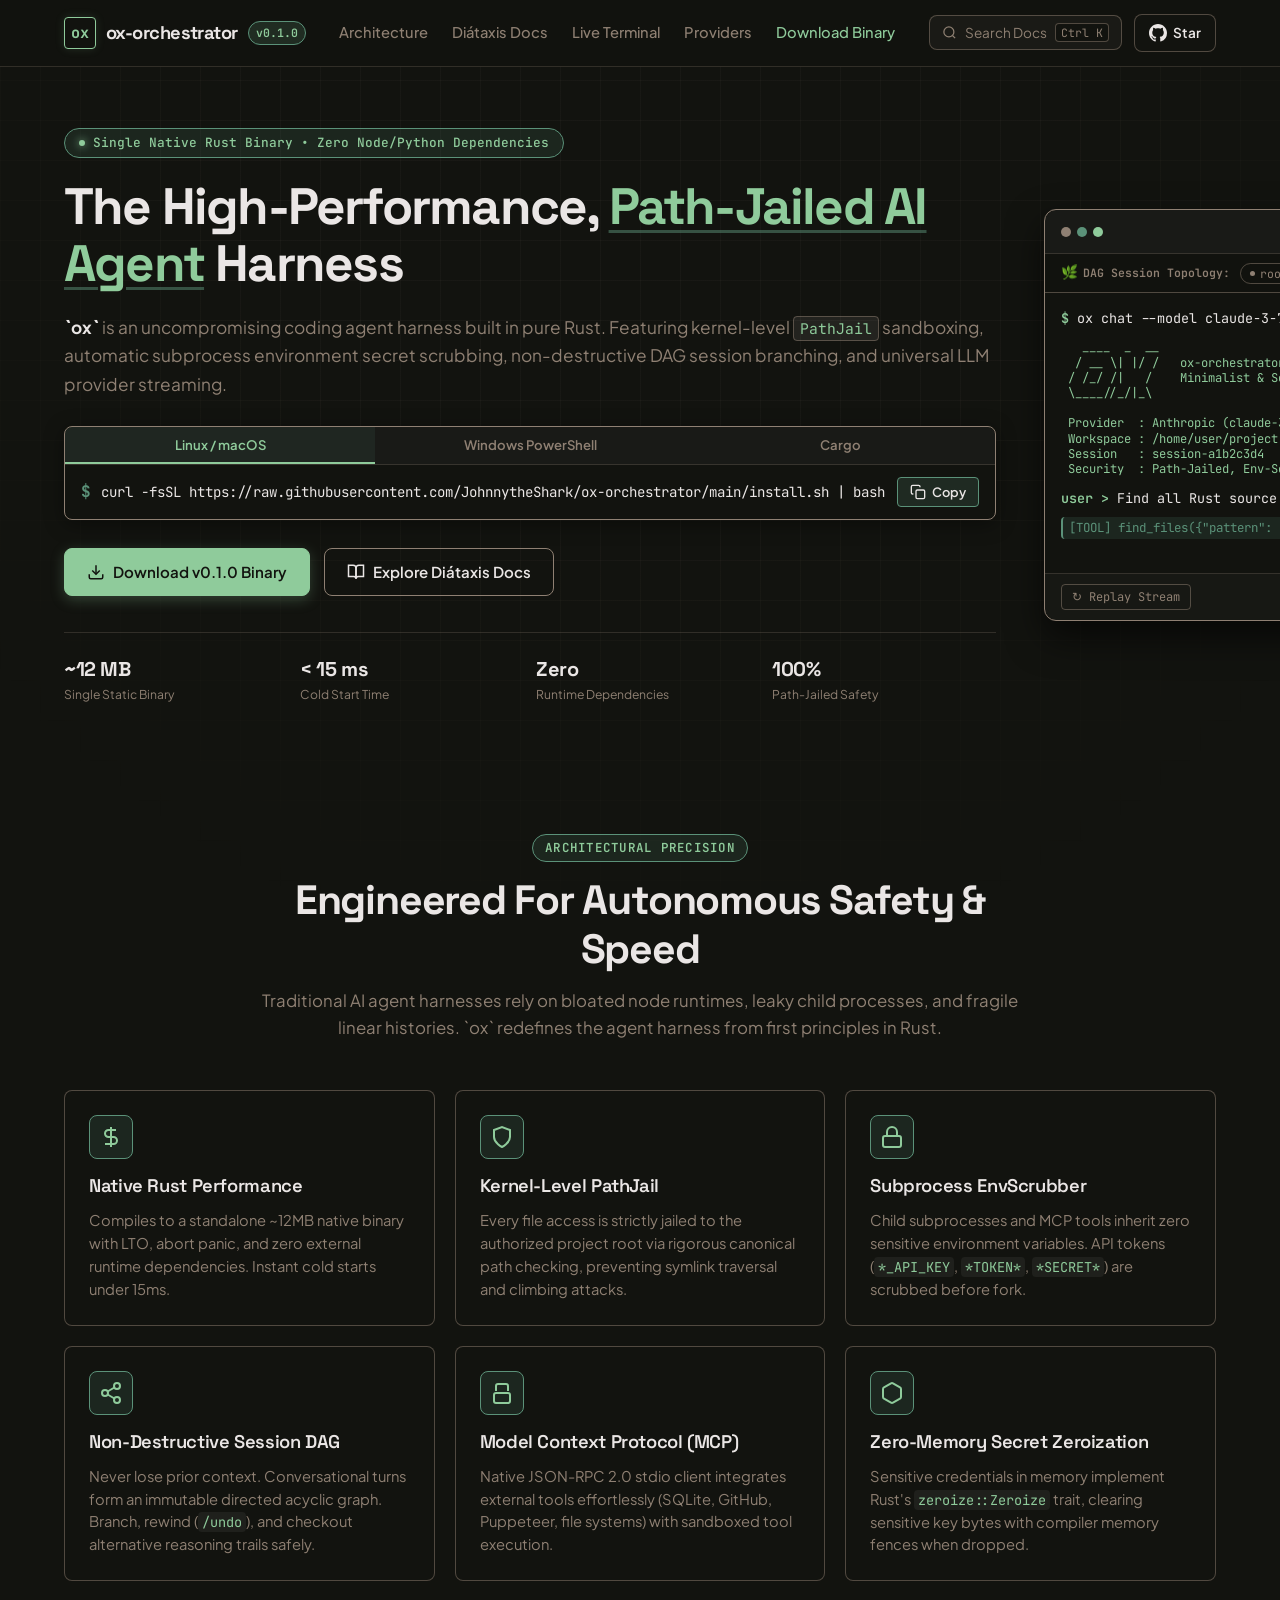
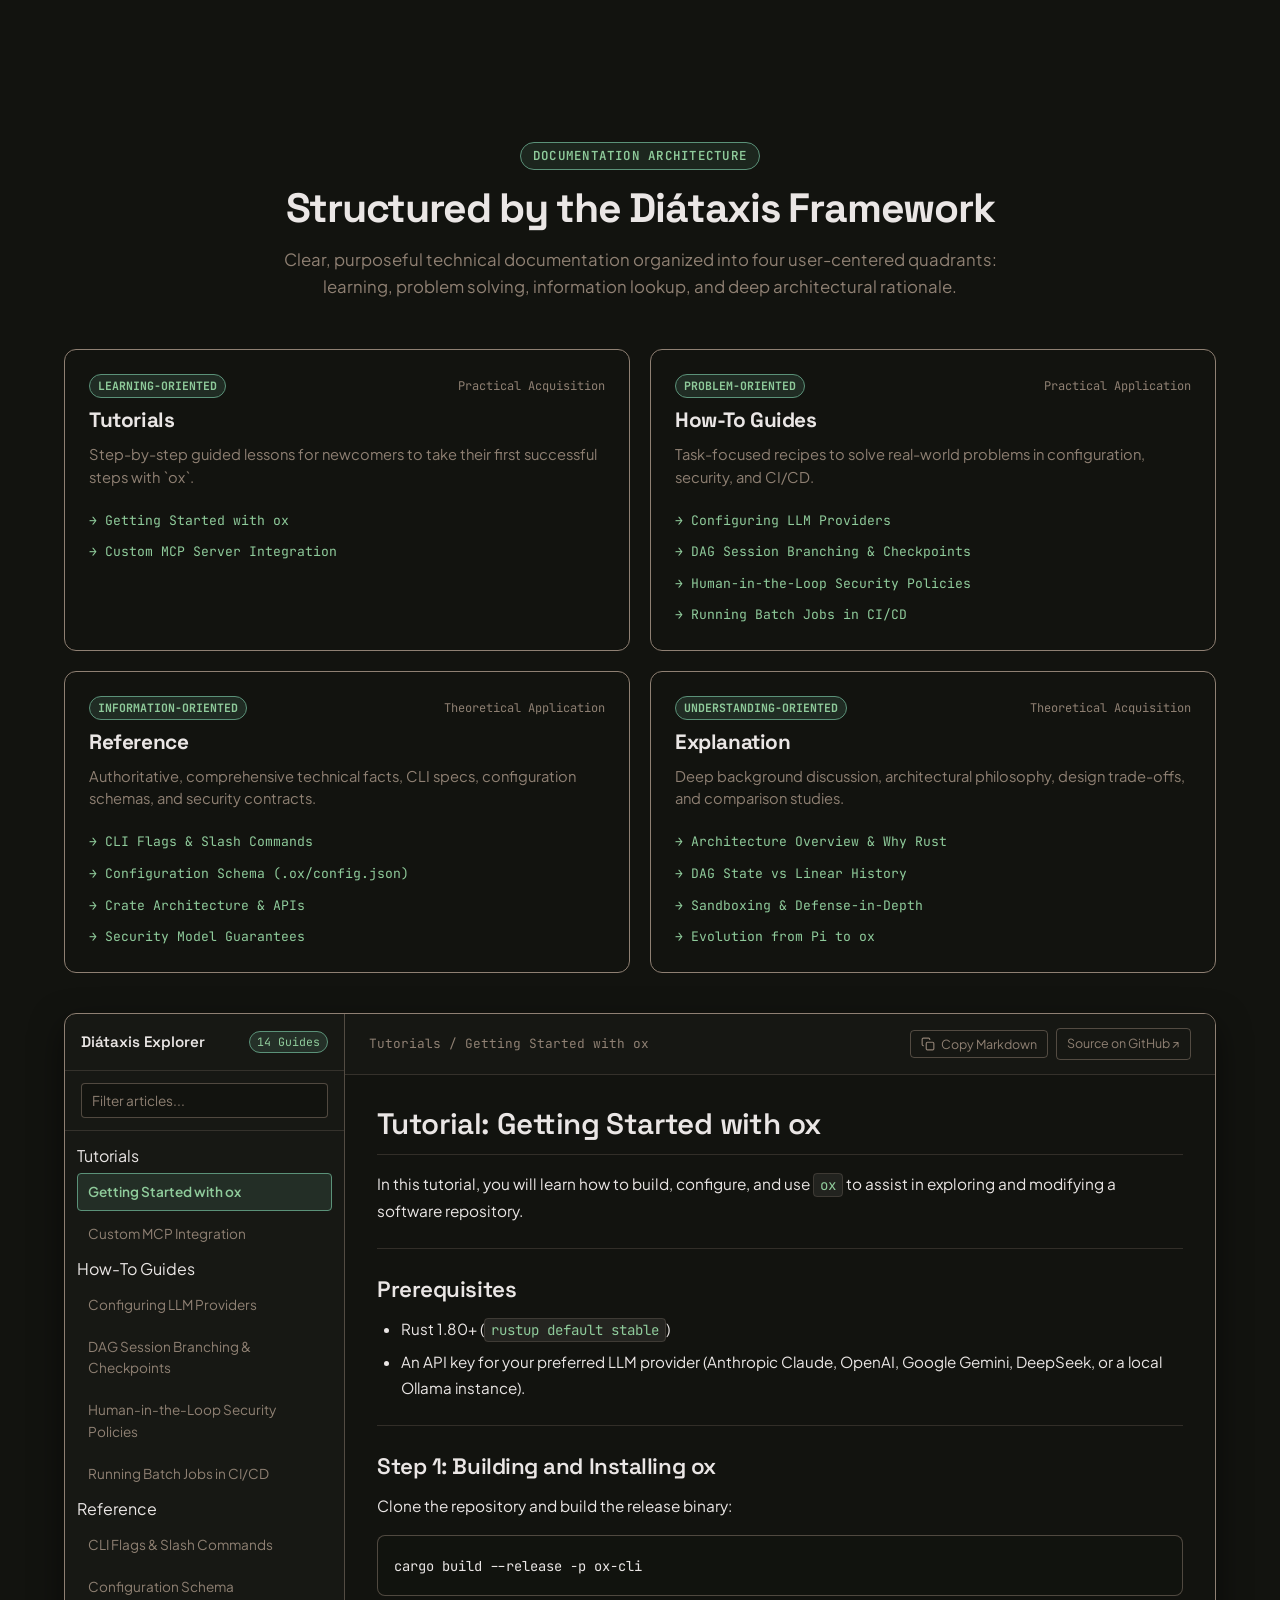
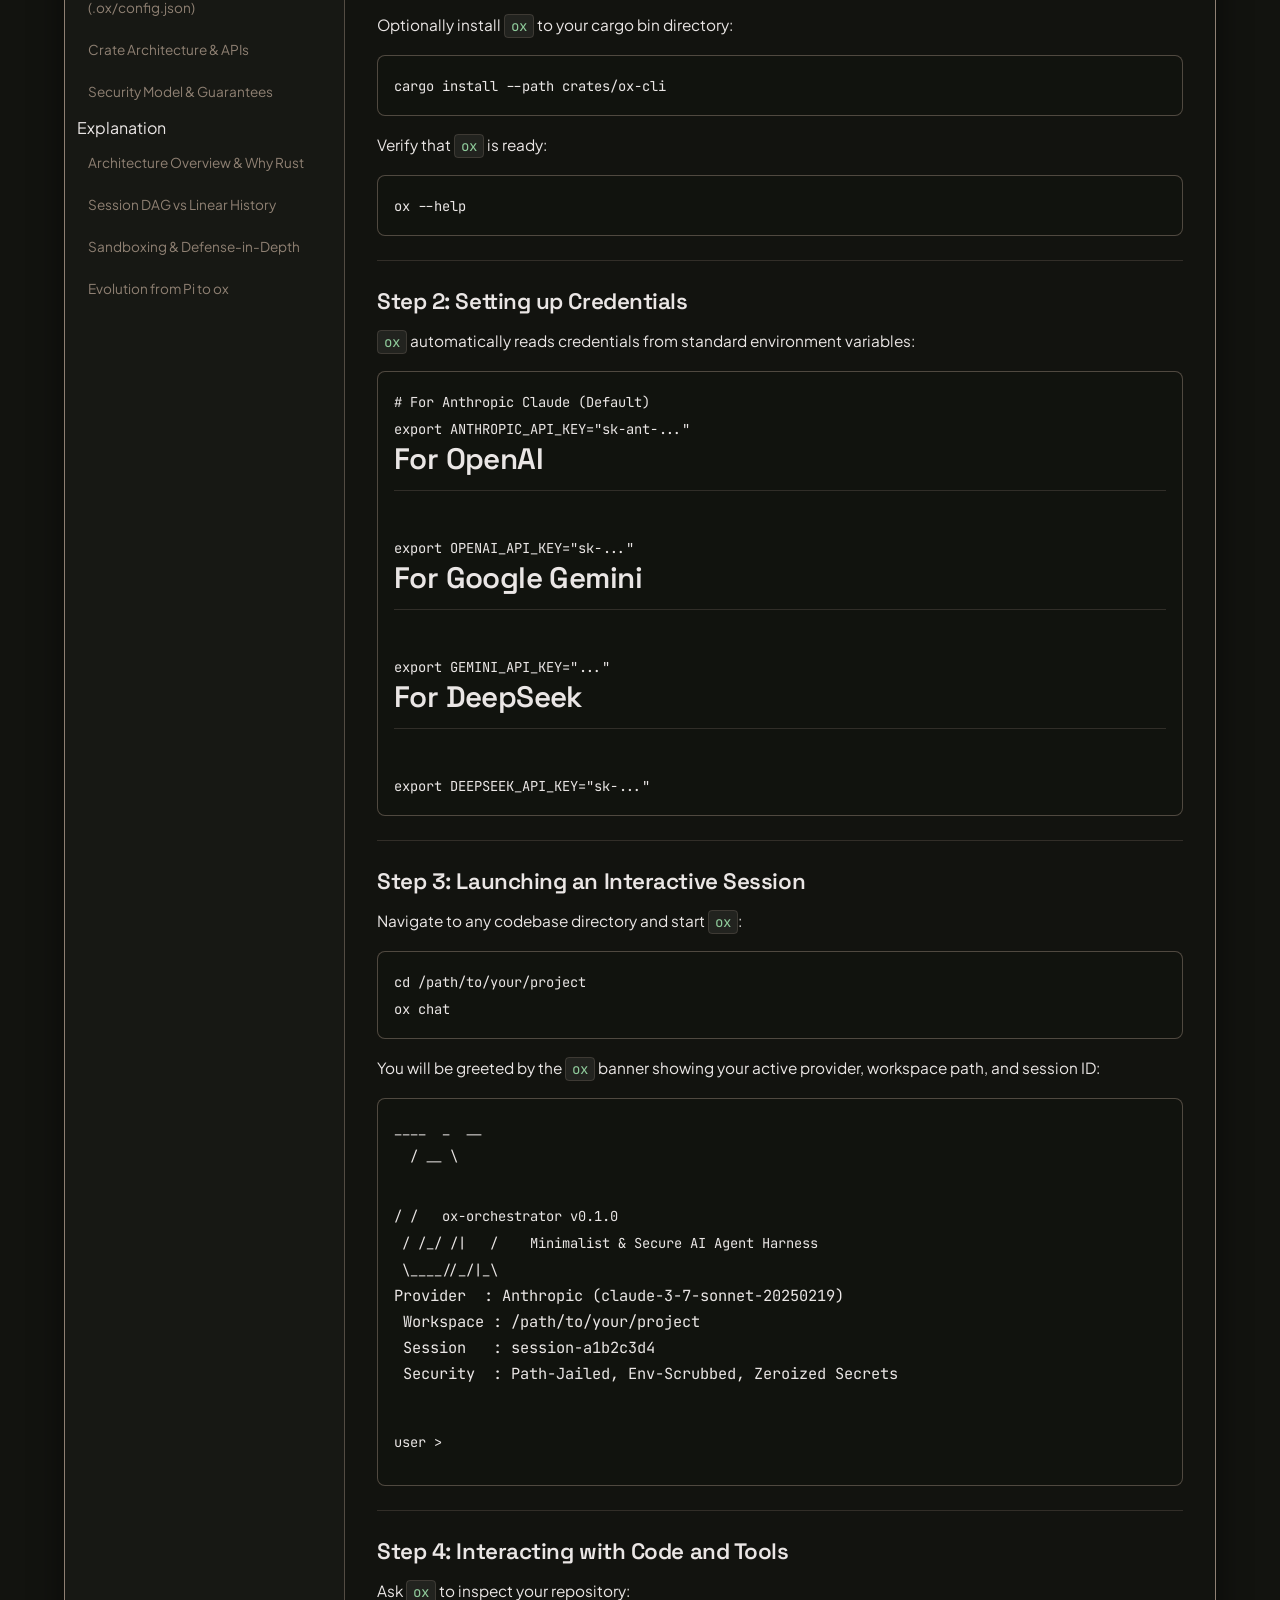
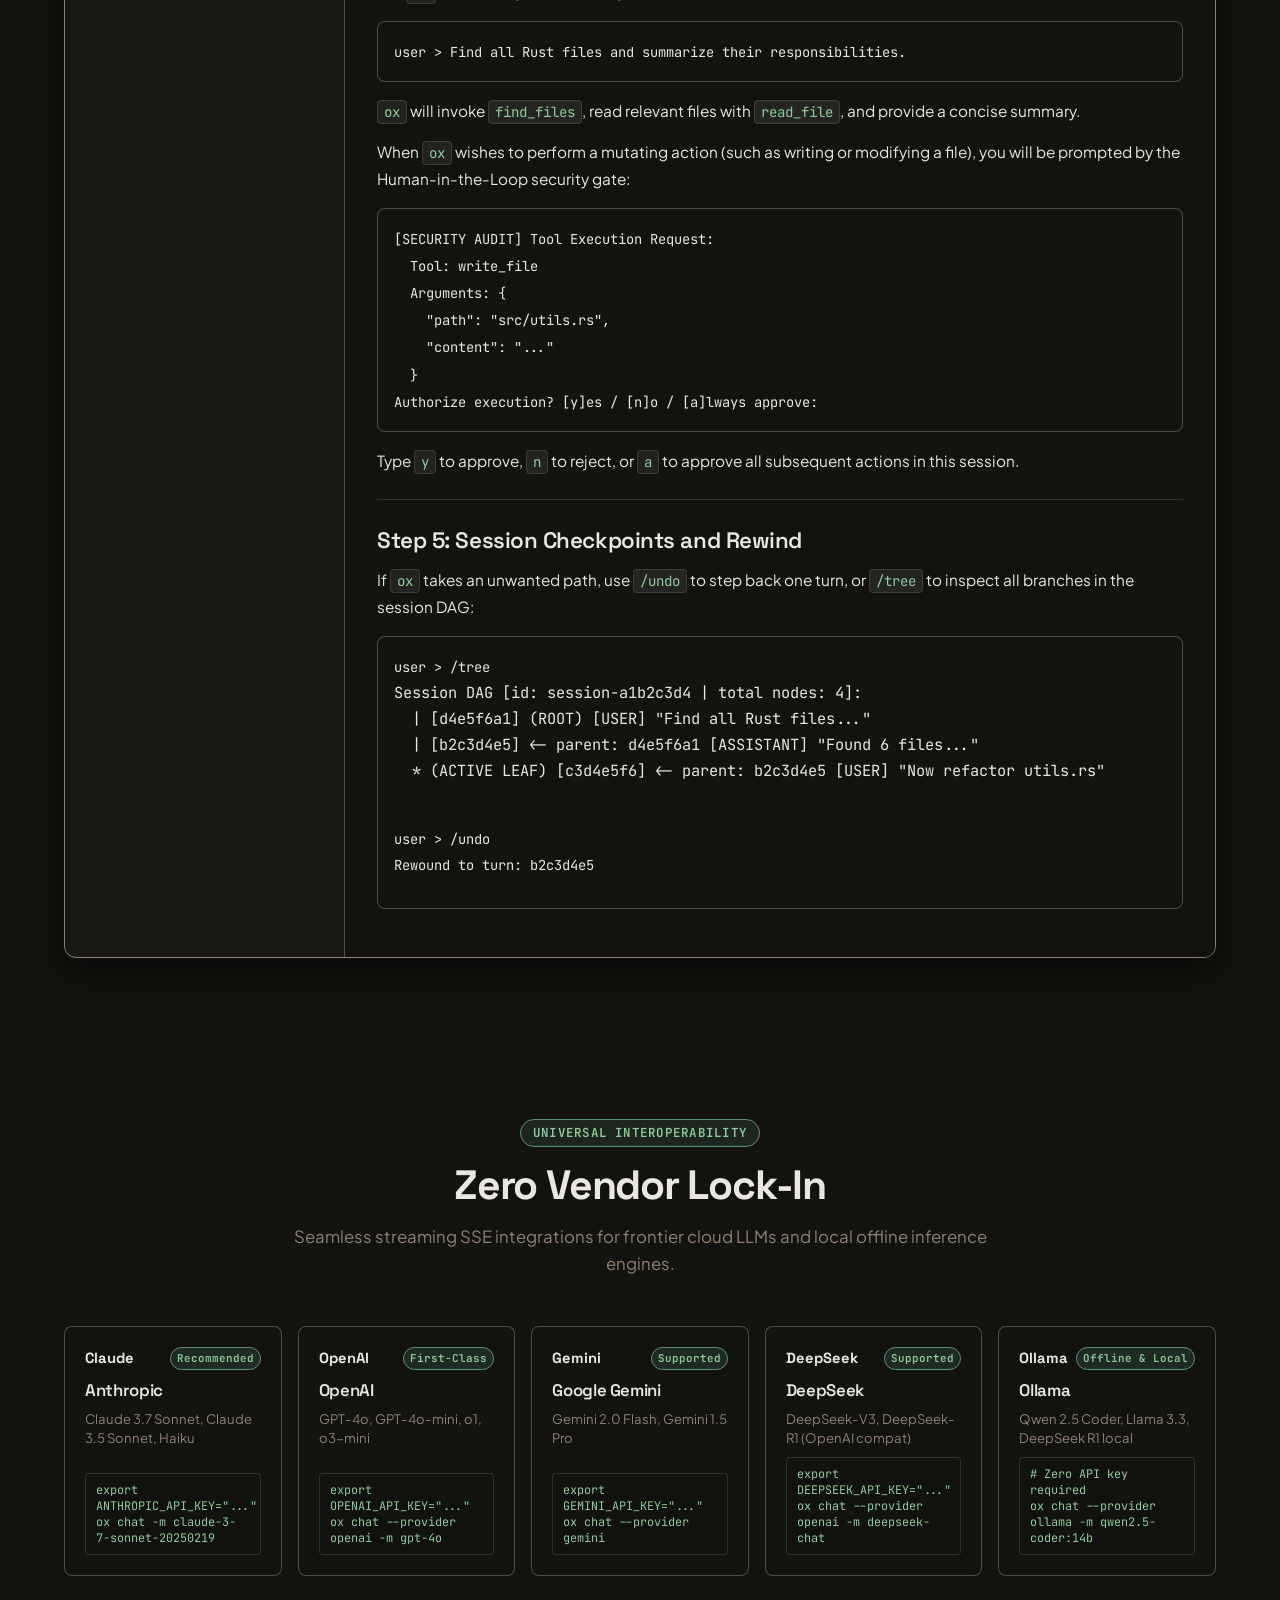
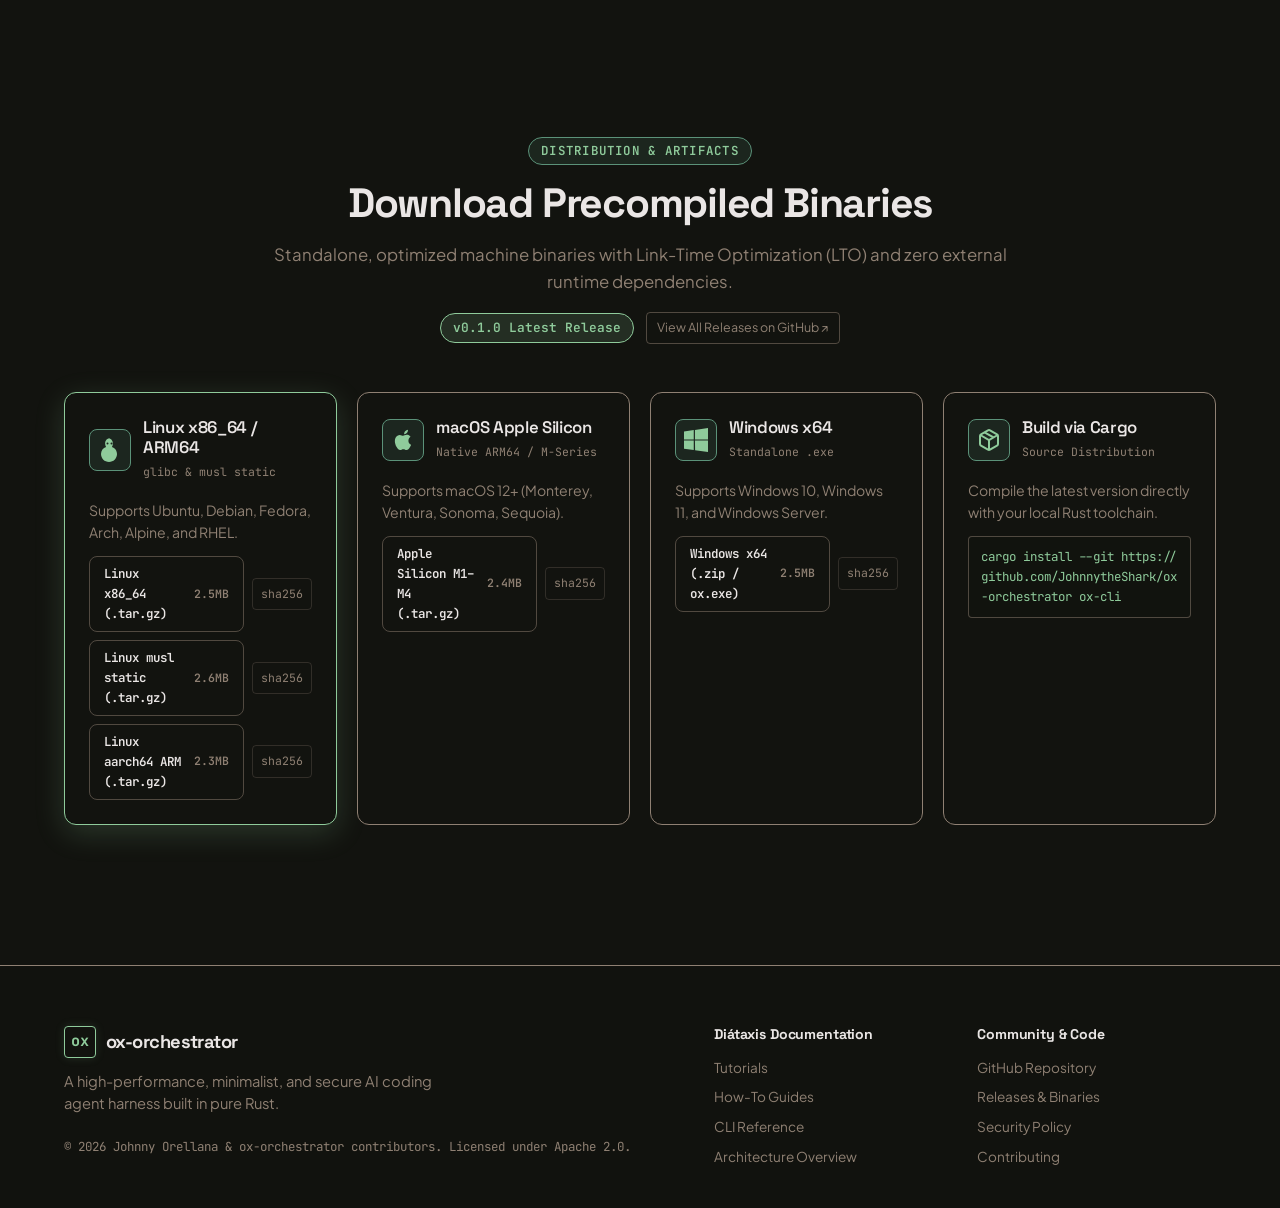
==== commit ceca0c16: "feat(site): redesign with earthy organic design system and living DAG session visualizer" ====
--- a/site/index.html
+++ b/site/index.html
@@ -1,12 +1,12 @@
 <!DOCTYPE html>
-<html lang="en" class="dark">
+<html lang="en">
 <head>
   <meta charset="UTF-8">
   <meta name="viewport" content="width=device-width, initial-scale=1.0">
-  <title>ox-orchestrator | High-Performance, Minimalist & Secure AI Coding Agent in Rust</title>
-  <meta name="description" content="A high-performance, minimalist, and secure AI coding agent harness built in Rust. Standalone native binary with kernel-level path sandboxing, zero-loss DAG session branching, and universal provider streaming.">
-  <meta name="keywords" content="rust, ai agent, ai coding assistant, mcp, model context protocol, llm, anthropic, openai, gemini, deepseek, ollama, diataxis, sandboxing">
-  <meta name="theme-color" content="#0d1117">
+  <title>ox-orchestrator | High-Performance, Jailed AI Coding Agent in Rust</title>
+  <meta name="description" content="A high-performance, minimalist, and secure AI coding agent harness built in Rust. Standalone native binary with kernel-level path sandboxing, zero-loss DAG session branching, and universal LLM provider streaming.">
+  <meta name="keywords" content="rust, ai agent, ai coding assistant, mcp, model context protocol, llm, anthropic, openai, gemini, deepseek, ollama, diataxis, sandboxing, session dag">
+  <meta name="theme-color" content="#12130F">
 
   <!-- Open Graph -->
   <meta property="og:title" content="ox-orchestrator — Secure Rust AI Coding Agent">
@@ -14,21 +14,21 @@
   <meta property="og:type" content="website">
   <meta property="og:url" content="https://JohnnytheShark.github.io/ox-orchestrator/">
 
-  <!-- Fonts & Icons -->
+  <!-- Earthy & Characterful Typography: Space Grotesk (Headings), Plus Jakarta Sans (Body), JetBrains Mono (Code) -->
   <link rel="preconnect" href="https://fonts.googleapis.com">
   <link rel="preconnect" href="https://fonts.gstatic.com" crossorigin>
-  <link href="https://fonts.googleapis.com/css2?family=Inter:wght@300;400;500;600;700&family=JetBrains+Mono:wght@400;500;600;700&family=Plus+Jakarta+Sans:wght@600;700;800&display=swap" rel="stylesheet">
+  <link href="https://fonts.googleapis.com/css2?family=JetBrains+Mono:ital,wght@0,400;0,500;0,600;0,700;1,400&family=Plus+Jakarta+Sans:wght@400;500;600;700&family=Space+Grotesk:wght@500;600;700&display=swap" rel="stylesheet">
   <link rel="stylesheet" href="style.css">
 </head>
 <body>
 
-  <!-- Background Decorative Mesh -->
-  <div class="bg-glow-mesh"></div>
-
-  <!-- Top Navigation -->
+  <!-- Structural Backdrop Grid (Earthy Substrate) -->
+  <div class="site-substrate" aria-hidden="true"></div>
+
+  <!-- Top Navigation Bar -->
   <header class="navbar" id="navbar">
     <div class="nav-container">
-      <a href="#" class="brand-logo" onclick="switchView('home'); return false;">
+      <a href="#" class="brand-logo" onclick="switchView('home'); return false;" aria-label="ox-orchestrator home">
         <div class="logo-box">
           <span class="logo-text">ox</span>
         </div>
@@ -36,25 +36,25 @@
         <span class="brand-badge">v0.1.0</span>
       </a>
 
-      <nav class="nav-links" id="navLinks">
-        <a href="#features" onclick="switchView('home');">Features</a>
+      <nav class="nav-links" id="navLinks" aria-label="Primary Navigation">
+        <a href="#features" onclick="switchView('home');">Architecture</a>
         <a href="#diataxis" onclick="switchView('diataxis');">Diátaxis Docs</a>
-        <a href="#demo" onclick="switchView('home');">Interactive Demo</a>
+        <a href="#demo" onclick="switchView('home');">Live Terminal</a>
         <a href="#providers" onclick="switchView('home');">Providers</a>
         <a href="#download" class="nav-highlight" onclick="switchView('home');">Download Binary</a>
       </nav>
 
       <div class="nav-actions">
-        <button class="search-trigger-btn" id="searchTriggerBtn" title="Search documentation (Cmd+K / Ctrl+K)">
-          <svg width="16" height="16" viewBox="0 0 24 24" fill="none" stroke="currentColor" stroke-width="2"><circle cx="11" cy="11" r="8"/><path d="m21 21-4.3-4.3"/></svg>
-          <span>Search Docs...</span>
+        <button class="search-trigger-btn" id="searchTriggerBtn" title="Search documentation (Ctrl+K / Cmd+K)" aria-label="Search documentation">
+          <svg width="15" height="15" viewBox="0 0 24 24" fill="none" stroke="currentColor" stroke-width="2" aria-hidden="true"><circle cx="11" cy="11" r="8"/><path d="m21 21-4.3-4.3"/></svg>
+          <span>Search Docs</span>
           <kbd>Ctrl K</kbd>
         </button>
-        <a href="https://github.com/JohnnytheShark/ox-orchestrator" target="_blank" rel="noopener" class="github-btn" title="GitHub Repository">
-          <svg width="20" height="20" viewBox="0 0 24 24" fill="currentColor"><path d="M12 0C5.37 0 0 5.37 0 12c0 5.31 3.435 9.795 8.205 11.385.6.105.825-.255.825-.57 0-.285-.015-1.23-.015-2.235-3.015.555-3.795-.735-4.035-1.41-.135-.345-.72-1.41-1.23-1.695-.42-.225-1.02-.78-.015-.795.945-.015 1.62.87 1.845 1.23 1.08 1.815 2.805 1.305 3.495.99.105-.78.42-1.305.765-1.605-2.67-.3-5.46-1.335-5.46-5.925 0-1.305.465-2.385 1.23-3.225-.12-.3-.54-1.53.12-3.18 0 0 1.005-.315 3.3 1.23.96-.27 1.98-.405 3-.405s2.04.135 3 .405c2.295-1.56 3.3-1.23 3.3-1.23.66 1.65.24 2.88.12 3.18.765.84 1.23 1.905 1.23 3.225 0 4.605-2.805 5.625-5.475 5.925.435.375.81 1.095.81 2.22 0 1.605-.015 2.895-.015 3.3 0 .315.225.69.825.57A12.02 12.02 0 0024 12c0-6.63-5.37-12-12-12z"/></svg>
+        <a href="https://github.com/JohnnytheShark/ox-orchestrator" target="_blank" rel="noopener noreferrer" class="github-btn" title="GitHub Repository">
+          <svg width="18" height="18" viewBox="0 0 24 24" fill="currentColor" aria-hidden="true"><path d="M12 0C5.37 0 0 5.37 0 12c0 5.31 3.435 9.795 8.205 11.385.6.105.825-.255.825-.57 0-.285-.015-1.23-.015-2.235-3.015.555-3.795-.735-4.035-1.41-.135-.345-.72-1.41-1.23-1.695-.42-.225-1.02-.78-.015-.795.945-.015 1.62.87 1.845 1.23 1.08 1.815 2.805 1.305 3.495.99.105-.78.42-1.305.765-1.605-2.67-.3-5.46-1.335-5.46-5.925 0-1.305.465-2.385 1.23-3.225-.12-.3-.54-1.53.12-3.18 0 0 1.005-.315 3.3 1.23.96-.27 1.98-.405 3-.405s2.04.135 3 .405c2.295-1.56 3.3-1.23 3.3-1.23.66 1.65.24 2.88.12 3.18.765.84 1.23 1.905 1.23 3.225 0 4.605-2.805 5.625-5.475 5.925.435.375.81 1.095.81 2.22 0 1.605-.015 2.895-.015 3.3 0 .315.225.69.825.57A12.02 12.02 0 0024 12c0-6.63-5.37-12-12-12z"/></svg>
           <span>Star</span>
         </a>
-        <button class="mobile-toggle" id="mobileMenuBtn" aria-label="Toggle menu">
+        <button class="mobile-toggle" id="mobileMenuBtn" aria-label="Toggle navigation menu" aria-expanded="false">
           <span></span><span></span><span></span>
         </button>
       </div>
@@ -62,16 +62,16 @@
   </header>
 
   <!-- Mobile Drawer -->
-  <div class="mobile-drawer" id="mobileDrawer">
-    <a href="#features" onclick="closeMobileMenu();">Features</a>
+  <div class="mobile-drawer" id="mobileDrawer" aria-hidden="true">
+    <a href="#features" onclick="closeMobileMenu();">Architecture</a>
     <a href="#diataxis" onclick="closeMobileMenu(); switchView('diataxis');">Diátaxis Documentation</a>
-    <a href="#demo" onclick="closeMobileMenu();">Interactive Terminal</a>
+    <a href="#demo" onclick="closeMobileMenu();">Live Terminal Simulator</a>
     <a href="#providers" onclick="closeMobileMenu();">Providers & Models</a>
     <a href="#download" onclick="closeMobileMenu();">Download Binaries</a>
-    <a href="https://github.com/JohnnytheShark/ox-orchestrator" target="_blank" rel="noopener">View on GitHub ↗</a>
+    <a href="https://github.com/JohnnytheShark/ox-orchestrator" target="_blank" rel="noopener noreferrer">Source on GitHub ↗</a>
   </div>
 
-  <!-- Main Content Container -->
+  <!-- Main Content -->
   <main id="mainContent">
 
     <!-- HERO SECTION -->
@@ -80,29 +80,29 @@
         <div class="hero-text">
           <div class="hero-pill">
             <span class="pill-dot"></span>
-            <span>Single Native Rust Binary • Zero Node/Python Deps</span>
+            <span>Single Native Rust Binary • Zero Node/Python Dependencies</span>
           </div>
           <h1 class="hero-title">
-            The High-Performance, <span class="gradient-text">Jailed AI Agent</span> Harness
+            The High-Performance, <span class="hero-highlight">Path-Jailed AI Agent</span> Harness
           </h1>
           <p class="hero-subtitle">
-            <strong>`ox`</strong> is an uncompromising coding agent harness built in pure Rust. Featuring kernel-level <code>PathJail</code> sandboxing, automatic environment secret scrubbing, non-destructive DAG session branching, and universal LLM provider streaming.
+            <strong>`ox`</strong> is an uncompromising coding agent harness built in pure Rust. Featuring kernel-level <code>PathJail</code> sandboxing, automatic subprocess environment secret scrubbing, non-destructive DAG session branching, and universal LLM provider streaming.
           </p>
 
           <!-- Quick Install Switcher -->
           <div class="hero-installer-box">
-            <div class="install-tabs">
-              <button class="inst-tab active" data-os="unix" onclick="switchInstallTab('unix')">Linux / macOS</button>
-              <button class="inst-tab" data-os="win" onclick="switchInstallTab('win')">Windows PowerShell</button>
-              <button class="inst-tab" data-os="cargo" onclick="switchInstallTab('cargo')">Cargo</button>
+            <div class="install-tabs" role="tablist" aria-label="Installation commands">
+              <button class="inst-tab active" role="tab" aria-selected="true" data-os="unix" onclick="switchInstallTab('unix')">Linux / macOS</button>
+              <button class="inst-tab" role="tab" aria-selected="false" data-os="win" onclick="switchInstallTab('win')">Windows PowerShell</button>
+              <button class="inst-tab" role="tab" aria-selected="false" data-os="cargo" onclick="switchInstallTab('cargo')">Cargo</button>
             </div>
             <div class="install-command-wrap">
               <div class="command-content">
-                <span class="prompt-sym">$</span>
+                <span class="prompt-sym" aria-hidden="true">$</span>
                 <code id="installCommandText">curl -fsSL https://raw.githubusercontent.com/JohnnytheShark/ox-orchestrator/main/install.sh | bash</code>
               </div>
-              <button class="copy-btn" id="copyInstallBtn" onclick="copyInstallCommand()" title="Copy command">
-                <svg class="copy-icon" width="16" height="16" viewBox="0 0 24 24" fill="none" stroke="currentColor" stroke-width="2"><rect x="9" y="9" width="13" height="13" rx="2" ry="2"/><path d="M5 15H4a2 2 0 0 1-2-2V4a2 2 0 0 1 2-2h9a2 2 0 0 1 2 2v1"/></svg>
+              <button class="copy-btn" id="copyInstallBtn" onclick="copyInstallCommand()" title="Copy command to clipboard" aria-label="Copy install command">
+                <svg class="copy-icon" width="16" height="16" viewBox="0 0 24 24" fill="none" stroke="currentColor" stroke-width="2" aria-hidden="true"><rect x="9" y="9" width="13" height="13" rx="2" ry="2"/><path d="M5 15H4a2 2 0 0 1-2-2V4a2 2 0 0 1 2-2h9a2 2 0 0 1 2 2v1"/></svg>
                 <span class="copy-label">Copy</span>
               </button>
             </div>
@@ -110,16 +110,16 @@
 
           <div class="hero-ctas">
             <a href="#download" class="btn btn-primary">
-              <svg width="18" height="18" viewBox="0 0 24 24" fill="none" stroke="currentColor" stroke-width="2"><path d="M21 15v4a2 2 0 0 1-2 2H5a2 2 0 0 1-2-2v-4"/><polyline points="7 10 12 15 17 10"/><line x1="12" y1="15" x2="12" y2="3"/></svg>
+              <svg width="18" height="18" viewBox="0 0 24 24" fill="none" stroke="currentColor" stroke-width="2" aria-hidden="true"><path d="M21 15v4a2 2 0 0 1-2 2H5a2 2 0 0 1-2-2v-4"/><polyline points="7 10 12 15 17 10"/><line x1="12" y1="15" x2="12" y2="3"/></svg>
               <span>Download v0.1.0 Binary</span>
             </a>
             <a href="#diataxis" class="btn btn-secondary" onclick="switchView('diataxis');">
-              <svg width="18" height="18" viewBox="0 0 24 24" fill="none" stroke="currentColor" stroke-width="2"><path d="M2 3h6a4 4 0 0 1 4 4v14a3 3 0 0 0-3-3H2z"/><path d="M22 3h-6a4 4 0 0 0-4 4v14a3 3 0 0 1 3-3h7z"/></svg>
+              <svg width="18" height="18" viewBox="0 0 24 24" fill="none" stroke="currentColor" stroke-width="2" aria-hidden="true"><path d="M2 3h6a4 4 0 0 1 4 4v14a3 3 0 0 0-3-3H2z"/><path d="M22 3h-6a4 4 0 0 0-4 4v14a3 3 0 0 1 3-3h7z"/></svg>
               <span>Explore Diátaxis Docs</span>
             </a>
           </div>
 
-          <!-- Feature Badges -->
+          <!-- Feature Specs -->
           <div class="hero-stats">
             <div class="stat-item">
               <div class="stat-value">~12 MB</div>
@@ -131,7 +131,7 @@
             </div>
             <div class="stat-item">
               <div class="stat-value">Zero</div>
-              <div class="stat-label">Node / Python Runtime</div>
+              <div class="stat-label">Runtime Dependencies</div>
             </div>
             <div class="stat-item">
               <div class="stat-value">100%</div>
@@ -140,75 +140,111 @@
           </div>
         </div>
 
-        <!-- Terminal Interactive Simulator -->
+        <!-- Terminal Interactive Simulator & Living DAG Session Inspector -->
         <div class="hero-terminal-wrap" id="demo">
           <div class="terminal-card">
+            
+            <!-- Terminal Header -->
             <div class="terminal-header">
-              <div class="terminal-dots">
-                <span class="dot dot-red"></span>
-                <span class="dot dot-yellow"></span>
-                <span class="dot dot-green"></span>
+              <div class="terminal-dots" aria-hidden="true">
+                <span class="dot dot-ink"></span>
+                <span class="dot dot-taupe"></span>
+                <span class="dot dot-leaf"></span>
               </div>
               <div class="terminal-title">ox chat — session-a1b2c3d4</div>
-              <div class="terminal-badge">LIVE DEMO</div>
-            </div>
-            <div class="terminal-body" id="terminalBody">
+              <div class="terminal-badge">LIVE SIMULATOR</div>
+            </div>
+
+            <!-- Signature Element: Living Session DAG Branch Navigator -->
+            <div class="dag-branch-inspector" aria-label="Session DAG Branch Inspector">
+              <div class="dag-inspector-label">
+                <span class="dag-tree-icon" aria-hidden="true">🌿</span>
+                <span>DAG Session Topology:</span>
+              </div>
+              <div class="dag-nodes-track" id="dagNodesTrack">
+                <button class="dag-node-pill" data-step="0" onclick="jumpToDagCheckpoint(0)" title="Root initialization">
+                  <span class="dag-dot"></span>
+                  <span class="dag-tag">root (init)</span>
+                </button>
+                <span class="dag-connector">───</span>
+                <button class="dag-node-pill" data-step="1" onclick="jumpToDagCheckpoint(1)" title="Turn 1: Workspace scan">
+                  <span class="dag-dot"></span>
+                  <span class="dag-tag">turn-1: scan</span>
+                </button>
+                <span class="dag-connector">───</span>
+                <button class="dag-node-pill active" data-step="2" onclick="jumpToDagCheckpoint(2)" title="Active Branch: Jailed tool execution">
+                  <span class="dag-dot"></span>
+                  <span class="dag-tag">branch: jailed-exec ★</span>
+                </button>
+                <span class="dag-connector dag-connector-fork">┬──</span>
+                <button class="dag-node-pill dag-node-alt" data-step="3" onclick="jumpToDagCheckpoint(3)" title="Alternative Branch (/undo checkpoint)">
+                  <span class="dag-dot"></span>
+                  <span class="dag-tag">alt: /undo branch</span>
+                </button>
+              </div>
+            </div>
+
+            <!-- Terminal Output Stream -->
+            <div class="terminal-body" id="terminalBody" role="region" aria-live="polite" aria-label="Interactive terminal stream">
               <!-- Animated Lines injected by JS -->
             </div>
+
+            <!-- Terminal Footer -->
             <div class="terminal-footer">
-              <button class="term-action-btn" onclick="restartTerminalDemo()">↻ Replay Demo</button>
-              <span class="term-status">Security: <strong>Path-Jailed & Env-Scrubbed</strong></span>
-            </div>
+              <button class="term-action-btn" onclick="restartTerminalDemo()">↻ Replay Stream</button>
+              <span class="term-status">Security: <strong>PathJail Sandboxed • EnvScrubbed</strong></span>
+            </div>
+
           </div>
         </div>
       </div>
     </section>
 
-    <!-- CORE ARCHITECTURAL FEATURES -->
+    <!-- CORE ARCHITECTURAL PILLARS -->
     <section class="section features-section" id="features">
       <div class="container">
         <div class="section-header">
-          <span class="section-tag">Security & Performance First</span>
-          <h2 class="section-title">Engineered For Autonomous Precision</h2>
-          <p class="section-desc">Traditional AI agent harnesses rely on bloated runtimes, leaky child processes, and fragile linear histories. `ox` redefines the agent harness from first principles in Rust.</p>
+          <span class="section-tag">Architectural Precision</span>
+          <h2 class="section-title">Engineered For Autonomous Safety & Speed</h2>
+          <p class="section-desc">Traditional AI agent harnesses rely on bloated node runtimes, leaky child processes, and fragile linear histories. `ox` redefines the agent harness from first principles in Rust.</p>
         </div>
 
         <div class="features-grid">
           <div class="feature-card">
             <div class="feat-icon feat-icon-rust">
-              <svg width="24" height="24" viewBox="0 0 24 24" fill="none" stroke="currentColor" stroke-width="2"><path d="M12 2v20M17 5H9.5a3.5 3.5 0 0 0 0 7h5a3.5 3.5 0 0 1 0 7H6"/></svg>
+              <svg width="24" height="24" viewBox="0 0 24 24" fill="none" stroke="currentColor" stroke-width="2" aria-hidden="true"><path d="M12 2v20M17 5H9.5a3.5 3.5 0 0 0 0 7h5a3.5 3.5 0 0 1 0 7H6"/></svg>
             </div>
             <h3>Native Rust Performance</h3>
-            <p>Compiles down to a single ~12MB standalone machine executable with LTO, abort panic, and zero external runtime dependencies. Instant cold starts under 15ms.</p>
+            <p>Compiles to a standalone ~12MB native binary with LTO, abort panic, and zero external runtime dependencies. Instant cold starts under 15ms.</p>
           </div>
 
           <div class="feature-card">
             <div class="feat-icon feat-icon-shield">
-              <svg width="24" height="24" viewBox="0 0 24 24" fill="none" stroke="currentColor" stroke-width="2"><path d="M12 22s8-4 8-10V5l-8-3-8 3v7c0 6 8 10 8 10z"/></svg>
+              <svg width="24" height="24" viewBox="0 0 24 24" fill="none" stroke="currentColor" stroke-width="2" aria-hidden="true"><path d="M12 22s8-4 8-10V5l-8-3-8 3v7c0 6 8 10 8 10z"/></svg>
             </div>
             <h3>Kernel-Level PathJail</h3>
-            <p>Every file access is strictly jailed to the authorized project root via rigorous canonical path checking, preventing symlink traversal and directory climbing attacks.</p>
+            <p>Every file access is strictly jailed to the authorized project root via rigorous canonical path checking, preventing symlink traversal and climbing attacks.</p>
           </div>
 
           <div class="feature-card">
             <div class="feat-icon feat-icon-lock">
-              <svg width="24" height="24" viewBox="0 0 24 24" fill="none" stroke="currentColor" stroke-width="2"><rect x="3" y="11" width="18" height="11" rx="2" ry="2"/><path d="M7 11V7a5 5 0 0 1 10 0v4"/></svg>
+              <svg width="24" height="24" viewBox="0 0 24 24" fill="none" stroke="currentColor" stroke-width="2" aria-hidden="true"><rect x="3" y="11" width="18" height="11" rx="2" ry="2"/><path d="M7 11V7a5 5 0 0 1 10 0v4"/></svg>
             </div>
             <h3>Subprocess EnvScrubber</h3>
-            <p>Subprocesses and MCP tools inherit zero sensitive environment variables. API tokens (`*_API_KEY`, `*TOKEN*`, `*SECRET*`) are scrubbed before child process fork.</p>
+            <p>Child subprocesses and MCP tools inherit zero sensitive environment variables. API tokens (<code>*_API_KEY</code>, <code>*TOKEN*</code>, <code>*SECRET*</code>) are scrubbed before fork.</p>
           </div>
 
           <div class="feature-card">
             <div class="feat-icon feat-icon-dag">
-              <svg width="24" height="24" viewBox="0 0 24 24" fill="none" stroke="currentColor" stroke-width="2"><circle cx="18" cy="5" r="3"/><circle cx="6" cy="12" r="3"/><circle cx="18" cy="19" r="3"/><line x1="8.59" y1="13.51" x2="15.42" y2="17.49"/><line x1="15.41" y1="6.51" x2="8.59" y2="10.49"/></svg>
+              <svg width="24" height="24" viewBox="0 0 24 24" fill="none" stroke="currentColor" stroke-width="2" aria-hidden="true"><circle cx="18" cy="5" r="3"/><circle cx="6" cy="12" r="3"/><circle cx="18" cy="19" r="3"/><line x1="8.59" y1="13.51" x2="15.42" y2="17.49"/><line x1="15.41" y1="6.51" x2="8.59" y2="10.49"/></svg>
             </div>
             <h3>Non-Destructive Session DAG</h3>
-            <p>Never lose prior context. Conversational turns form an immutable directed acyclic graph. Branch, rewind (`/undo`), and checkout alternative reasoning trails safely.</p>
+            <p>Never lose prior context. Conversational turns form an immutable directed acyclic graph. Branch, rewind (<code>/undo</code>), and checkout alternative reasoning trails safely.</p>
           </div>
 
           <div class="feature-card">
             <div class="feat-icon feat-icon-mcp">
-              <svg width="24" height="24" viewBox="0 0 24 24" fill="none" stroke="currentColor" stroke-width="2"><path d="M4 14a2 2 0 0 1 2-2h12a2 2 0 0 1 2 2v6a2 2 0 0 1-2 2H6a2 2 0 0 1-2-2z"/><path d="M6 10V5a2 2 0 0 1 2-2h8a2 2 0 0 1 2 2v5"/></svg>
+              <svg width="24" height="24" viewBox="0 0 24 24" fill="none" stroke="currentColor" stroke-width="2" aria-hidden="true"><path d="M4 14a2 2 0 0 1 2-2h12a2 2 0 0 1 2 2v6a2 2 0 0 1-2 2H6a2 2 0 0 1-2-2z"/><path d="M6 10V5a2 2 0 0 1 2-2h8a2 2 0 0 1 2 2v5"/></svg>
             </div>
             <h3>Model Context Protocol (MCP)</h3>
             <p>Native JSON-RPC 2.0 stdio client integrates external tools effortlessly (SQLite, GitHub, Puppeteer, file systems) with sandboxed tool execution.</p>
@@ -216,7 +252,7 @@
 
           <div class="feature-card">
             <div class="feat-icon feat-icon-ai">
-              <svg width="24" height="24" viewBox="0 0 24 24" fill="none" stroke="currentColor" stroke-width="2"><path d="M21 16V8a2 2 0 0 0-1-1.73l-7-4a2 2 0 0 0-2 0l-7 4A2 2 0 0 0 3 8v8a2 2 0 0 0 1 1.73l7 4a2 2 0 0 0 2 0l7-4A2 2 0 0 0 21 16z"/></svg>
+              <svg width="24" height="24" viewBox="0 0 24 24" fill="none" stroke="currentColor" stroke-width="2" aria-hidden="true"><path d="M21 16V8a2 2 0 0 0-1-1.73l-7-4a2 2 0 0 0-2 0l-7 4A2 2 0 0 0 3 8v8a2 2 0 0 0 1 1.73l7 4a2 2 0 0 0 2 0l7-4A2 2 0 0 0 21 16z"/></svg>
             </div>
             <h3>Zero-Memory Secret Zeroization</h3>
             <p>Sensitive credentials in memory implement Rust's <code>zeroize::Zeroize</code> trait, clearing sensitive key bytes with compiler memory fences when dropped.</p>
@@ -238,9 +274,9 @@
         <div class="diataxis-quadrant-grid">
           
           <!-- Quadrant 1: Tutorials -->
-          <div class="quadrant-card q-tutorials" onclick="openDiataxisDoc('tutorials/01_getting_started.md')">
+          <div class="quadrant-card q-tutorials" onclick="openDiataxisDoc('tutorials/01_getting_started.md')" tabindex="0" role="button" aria-label="Open Tutorials quadrant">
             <div class="q-header">
-              <span class="q-badge">🎓 LEARNING-ORIENTED</span>
+              <span class="q-badge">LEARNING-ORIENTED</span>
               <span class="q-axis">Practical Acquisition</span>
             </div>
             <h3 class="q-title">Tutorials</h3>
@@ -252,9 +288,9 @@
           </div>
 
           <!-- Quadrant 2: How-To Guides -->
-          <div class="quadrant-card q-howto" onclick="openDiataxisDoc('how_to/configuring_providers.md')">
+          <div class="quadrant-card q-howto" onclick="openDiataxisDoc('how_to/configuring_providers.md')" tabindex="0" role="button" aria-label="Open How-To Guides quadrant">
             <div class="q-header">
-              <span class="q-badge">🛠️ PROBLEM-ORIENTED</span>
+              <span class="q-badge">PROBLEM-ORIENTED</span>
               <span class="q-axis">Practical Application</span>
             </div>
             <h3 class="q-title">How-To Guides</h3>
@@ -268,9 +304,9 @@
           </div>
 
           <!-- Quadrant 3: Reference -->
-          <div class="quadrant-card q-reference" onclick="openDiataxisDoc('reference/cli_reference.md')">
+          <div class="quadrant-card q-reference" onclick="openDiataxisDoc('reference/cli_reference.md')" tabindex="0" role="button" aria-label="Open Reference quadrant">
             <div class="q-header">
-              <span class="q-badge">📖 INFORMATION-ORIENTED</span>
+              <span class="q-badge">INFORMATION-ORIENTED</span>
               <span class="q-axis">Theoretical Application</span>
             </div>
             <h3 class="q-title">Reference</h3>
@@ -284,9 +320,9 @@
           </div>
 
           <!-- Quadrant 4: Explanation -->
-          <div class="quadrant-card q-explanation" onclick="openDiataxisDoc('explanation/architecture_overview.md')">
+          <div class="quadrant-card q-explanation" onclick="openDiataxisDoc('explanation/architecture_overview.md')" tabindex="0" role="button" aria-label="Open Explanation quadrant">
             <div class="q-header">
-              <span class="q-badge">💡 UNDERSTANDING-ORIENTED</span>
+              <span class="q-badge">UNDERSTANDING-ORIENTED</span>
               <span class="q-axis">Theoretical Acquisition</span>
             </div>
             <h3 class="q-title">Explanation</h3>
@@ -309,9 +345,9 @@
               <span class="doc-count">14 Guides</span>
             </div>
             <div class="doc-search-box">
-              <input type="text" id="docFilterInput" placeholder="Filter articles..." oninput="filterDocsList()">
-            </div>
-            <div class="doc-nav-list" id="docNavList">
+              <input type="text" id="docFilterInput" placeholder="Filter articles..." oninput="filterDocsList()" aria-label="Filter documentation articles">
+            </div>
+            <div class="doc-nav-list" id="docNavList" role="navigation" aria-label="Documentation articles list">
               <!-- Dynamically populated -->
             </div>
           </div>
@@ -319,12 +355,12 @@
             <div class="doc-toolbar">
               <div class="doc-breadcrumbs" id="docBreadcrumbs">Tutorials / Getting Started</div>
               <div class="doc-toolbar-actions">
-                <button class="doc-action-btn" onclick="copyCurrentDocMarkdown()" title="Copy Markdown">
-                  <svg width="14" height="14" viewBox="0 0 24 24" fill="none" stroke="currentColor" stroke-width="2"><rect x="9" y="9" width="13" height="13" rx="2" ry="2"/><path d="M5 15H4a2 2 0 0 1-2-2V4a2 2 0 0 1 2-2h9a2 2 0 0 1 2 2v1"/></svg>
-                  <span>Copy MD</span>
+                <button class="doc-action-btn" onclick="copyCurrentDocMarkdown()" title="Copy document Markdown">
+                  <svg width="14" height="14" viewBox="0 0 24 24" fill="none" stroke="currentColor" stroke-width="2" aria-hidden="true"><rect x="9" y="9" width="13" height="13" rx="2" ry="2"/><path d="M5 15H4a2 2 0 0 1-2-2V4a2 2 0 0 1 2-2h9a2 2 0 0 1 2 2v1"/></svg>
+                  <span>Copy Markdown</span>
                 </button>
-                <a id="viewOnGithubLink" href="https://github.com/JohnnytheShark/ox-orchestrator" target="_blank" rel="noopener" class="doc-action-btn">
-                  <span>GitHub ↗</span>
+                <a id="viewOnGithubLink" href="https://github.com/JohnnytheShark/ox-orchestrator" target="_blank" rel="noopener noreferrer" class="doc-action-btn">
+                  <span>Source on GitHub ↗</span>
                 </a>
               </div>
             </div>
@@ -341,15 +377,15 @@
     <section class="section providers-section" id="providers">
       <div class="container">
         <div class="section-header">
-          <span class="section-tag">Universal Compatibility</span>
+          <span class="section-tag">Universal Interoperability</span>
           <h2 class="section-title">Zero Vendor Lock-In</h2>
-          <p class="section-desc">Seamless streaming SSE integrations for the world's most powerful frontier models and local private inference engines.</p>
+          <p class="section-desc">Seamless streaming SSE integrations for frontier cloud LLMs and local offline inference engines.</p>
         </div>
 
         <div class="provider-cards-grid">
           <div class="provider-card">
             <div class="p-header">
-              <div class="p-logo p-anthropic">Claude</div>
+              <div class="p-logo">Claude</div>
               <span class="p-status">Recommended</span>
             </div>
             <h4>Anthropic</h4>
@@ -361,7 +397,7 @@
 
           <div class="provider-card">
             <div class="p-header">
-              <div class="p-logo p-openai">OpenAI</div>
+              <div class="p-logo">OpenAI</div>
               <span class="p-status">First-Class</span>
             </div>
             <h4>OpenAI</h4>
@@ -373,7 +409,7 @@
 
           <div class="provider-card">
             <div class="p-header">
-              <div class="p-logo p-gemini">Gemini</div>
+              <div class="p-logo">Gemini</div>
               <span class="p-status">Supported</span>
             </div>
             <h4>Google Gemini</h4>
@@ -385,7 +421,7 @@
 
           <div class="provider-card">
             <div class="p-header">
-              <div class="p-logo p-deepseek">DeepSeek</div>
+              <div class="p-logo">DeepSeek</div>
               <span class="p-status">Supported</span>
             </div>
             <h4>DeepSeek</h4>
@@ -397,13 +433,13 @@
 
           <div class="provider-card">
             <div class="p-header">
-              <div class="p-logo p-ollama">Ollama</div>
+              <div class="p-logo">Ollama</div>
               <span class="p-status">Offline & Local</span>
             </div>
             <h4>Ollama</h4>
             <p class="p-models">Qwen 2.5 Coder, Llama 3.3, DeepSeek R1 local</p>
             <div class="p-code-snippet">
-              <code># No API key required<br>ox chat --provider ollama -m qwen2.5-coder:14b</code>
+              <code># Zero API key required<br>ox chat --provider ollama -m qwen2.5-coder:14b</code>
             </div>
           </div>
         </div>
@@ -416,10 +452,10 @@
         <div class="section-header">
           <span class="section-tag">Distribution & Artifacts</span>
           <h2 class="section-title">Download Precompiled Binaries</h2>
-          <p class="section-desc">Standalone, optimized binaries with Link-Time Optimization (LTO) and zero external runtime dependencies.</p>
-          <div class="section-actions" style="margin-top: 14px; display: flex; align-items: center; justify-content: center; gap: 12px; flex-wrap: wrap;">
+          <p class="section-desc">Standalone, optimized machine binaries with Link-Time Optimization (LTO) and zero external runtime dependencies.</p>
+          <div class="section-actions">
             <span class="release-version-pill" id="latestReleaseBadge">v0.1.0 Latest Release</span>
-            <a href="https://github.com/JohnnytheShark/ox-orchestrator/releases" target="_blank" rel="noopener" class="doc-action-btn" style="display: inline-flex; align-items: center; gap: 6px;">
+            <a href="https://github.com/JohnnytheShark/ox-orchestrator/releases" target="_blank" rel="noopener noreferrer" class="doc-action-btn">
               <span>View All Releases on GitHub ↗</span>
             </a>
           </div>
@@ -429,7 +465,9 @@
           <!-- Linux Card -->
           <div class="release-card" id="cardLinux">
             <div class="rc-header">
-              <svg width="28" height="28" viewBox="0 0 24 24" fill="currentColor"><path d="M12.504 0c-3.13 0-5.41 2.37-5.41 5.56 0 1.25.35 2.45.96 3.44C5.114 9.94 3.004 12.68 3.004 16c0 4.42 3.58 8 8 8s8-3.58 8-8c0-3.32-2.11-6.06-5.05-6.99.61-.99.96-2.19.96-3.45C14.914 2.37 12.634 0 9.504 0h3zm-3 4.5a1 1 0 1 1 0 2 1 1 0 0 1 0-2zm4 0a1 1 0 1 1 0 2 1 1 0 0 1 0-2z"/></svg>
+              <div class="rc-icon-badge">
+                <svg width="24" height="24" viewBox="0 0 24 24" fill="currentColor" aria-hidden="true"><path d="M12.504 0c-3.13 0-5.41 2.37-5.41 5.56 0 1.25.35 2.45.96 3.44C5.114 9.94 3.004 12.68 3.004 16c0 4.42 3.58 8 8 8s8-3.58 8-8c0-3.32-2.11-6.06-5.05-6.99.61-.99.96-2.19.96-3.45C14.914 2.37 12.634 0 9.504 0h3zm-3 4.5a1 1 0 1 1 0 2 1 1 0 0 1 0-2zm4 0a1 1 0 1 1 0 2 1 1 0 0 1 0-2z"/></svg>
+              </div>
               <div>
                 <h4>Linux x86_64 / ARM64</h4>
                 <span class="rc-tag">glibc & musl static</span>
@@ -443,21 +481,21 @@
                     <span>Linux x86_64 (.tar.gz)</span>
                     <span class="asset-size" data-size-target="x86_64-unknown-linux-gnu">2.5MB</span>
                   </a>
-                  <a href="https://github.com/JohnnytheShark/ox-orchestrator/releases/download/v0.1.0/ox-v0.1.0-x86_64-unknown-linux-gnu.tar.gz.sha256" target="_blank" class="rc-checksum" title="SHA-256 Checksum" data-checksum-target="x86_64-unknown-linux-gnu">sha256</a>
+                  <a href="https://github.com/JohnnytheShark/ox-orchestrator/releases/download/v0.1.0/ox-v0.1.0-x86_64-unknown-linux-gnu.tar.gz.sha256" target="_blank" rel="noopener noreferrer" class="rc-checksum" title="SHA-256 Checksum" data-checksum-target="x86_64-unknown-linux-gnu">sha256</a>
                 </div>
                 <div class="rc-download-item">
                   <a href="https://github.com/JohnnytheShark/ox-orchestrator/releases/download/v0.1.0/ox-v0.1.0-x86_64-unknown-linux-musl.tar.gz" class="btn btn-sm btn-outline" data-target="x86_64-unknown-linux-musl">
                     <span>Linux musl static (.tar.gz)</span>
                     <span class="asset-size" data-size-target="x86_64-unknown-linux-musl">2.6MB</span>
                   </a>
-                  <a href="https://github.com/JohnnytheShark/ox-orchestrator/releases/download/v0.1.0/ox-v0.1.0-x86_64-unknown-linux-musl.tar.gz.sha256" target="_blank" class="rc-checksum" title="SHA-256 Checksum" data-checksum-target="x86_64-unknown-linux-musl">sha256</a>
+                  <a href="https://github.com/JohnnytheShark/ox-orchestrator/releases/download/v0.1.0/ox-v0.1.0-x86_64-unknown-linux-musl.tar.gz.sha256" target="_blank" rel="noopener noreferrer" class="rc-checksum" title="SHA-256 Checksum" data-checksum-target="x86_64-unknown-linux-musl">sha256</a>
                 </div>
                 <div class="rc-download-item">
                   <a href="https://github.com/JohnnytheShark/ox-orchestrator/releases/download/v0.1.0/ox-v0.1.0-aarch64-unknown-linux-gnu.tar.gz" class="btn btn-sm btn-outline" data-target="aarch64-unknown-linux-gnu">
                     <span>Linux aarch64 ARM (.tar.gz)</span>
                     <span class="asset-size" data-size-target="aarch64-unknown-linux-gnu">2.3MB</span>
                   </a>
-                  <a href="https://github.com/JohnnytheShark/ox-orchestrator/releases/download/v0.1.0/ox-v0.1.0-aarch64-unknown-linux-gnu.tar.gz.sha256" target="_blank" class="rc-checksum" title="SHA-256 Checksum" data-checksum-target="aarch64-unknown-linux-gnu">sha256</a>
+                  <a href="https://github.com/JohnnytheShark/ox-orchestrator/releases/download/v0.1.0/ox-v0.1.0-aarch64-unknown-linux-gnu.tar.gz.sha256" target="_blank" rel="noopener noreferrer" class="rc-checksum" title="SHA-256 Checksum" data-checksum-target="aarch64-unknown-linux-gnu">sha256</a>
                 </div>
               </div>
             </div>
@@ -466,7 +504,9 @@
           <!-- macOS Card -->
           <div class="release-card" id="cardMac">
             <div class="rc-header">
-              <svg width="28" height="28" viewBox="0 0 24 24" fill="currentColor"><path d="M18.71 19.5c-.83 1.24-1.71 2.45-3.05 2.47-1.34.03-1.77-.79-3.29-.79-1.53 0-2 .77-3.27.82-1.31.05-2.3-1.32-3.14-2.53C4.25 17 2.94 12.45 4.7 9.39c.87-1.52 2.43-2.48 4.12-2.51 1.28-.02 2.5.87 3.29.87.78 0 2.26-1.07 3.81-.91.65.03 2.47.26 3.64 1.98-.09.06-2.17 1.28-2.15 3.81.03 3.02 2.65 4.03 2.68 4.04-.03.07-.42 1.44-1.38 2.83M15.97 4.85c.66-.8 1.11-1.92.99-3.04-.96.04-2.12.64-2.8 1.44-.6.69-1.12 1.83-.98 2.92 1.07.08 2.13-.52 2.79-1.32z"/></svg>
+              <div class="rc-icon-badge">
+                <svg width="24" height="24" viewBox="0 0 24 24" fill="currentColor" aria-hidden="true"><path d="M18.71 19.5c-.83 1.24-1.71 2.45-3.05 2.47-1.34.03-1.77-.79-3.29-.79-1.53 0-2 .77-3.27.82-1.31.05-2.3-1.32-3.14-2.53C4.25 17 2.94 12.45 4.7 9.39c.87-1.52 2.43-2.48 4.12-2.51 1.28-.02 2.5.87 3.29.87.78 0 2.26-1.07 3.81-.91.65.03 2.47.26 3.64 1.98-.09.06-2.17 1.28-2.15 3.81.03 3.02 2.65 4.03 2.68 4.04-.03.07-.42 1.44-1.38 2.83M15.97 4.85c.66-.8 1.11-1.92.99-3.04-.96.04-2.12.64-2.8 1.44-.6.69-1.12 1.83-.98 2.92 1.07.08 2.13-.52 2.79-1.32z"/></svg>
+              </div>
               <div>
                 <h4>macOS Apple Silicon</h4>
                 <span class="rc-tag">Native ARM64 / M-Series</span>
@@ -480,7 +520,7 @@
                     <span>Apple Silicon M1–M4 (.tar.gz)</span>
                     <span class="asset-size" data-size-target="aarch64-apple-darwin">2.4MB</span>
                   </a>
-                  <a href="https://github.com/JohnnytheShark/ox-orchestrator/releases/download/v0.1.0/ox-v0.1.0-aarch64-apple-darwin.tar.gz.sha256" target="_blank" class="rc-checksum" title="SHA-256 Checksum" data-checksum-target="aarch64-apple-darwin">sha256</a>
+                  <a href="https://github.com/JohnnytheShark/ox-orchestrator/releases/download/v0.1.0/ox-v0.1.0-aarch64-apple-darwin.tar.gz.sha256" target="_blank" rel="noopener noreferrer" class="rc-checksum" title="SHA-256 Checksum" data-checksum-target="aarch64-apple-darwin">sha256</a>
                 </div>
               </div>
             </div>
@@ -489,7 +529,9 @@
           <!-- Windows Card -->
           <div class="release-card" id="cardWin">
             <div class="rc-header">
-              <svg width="28" height="28" viewBox="0 0 24 24" fill="currentColor"><path d="M0 3.449L9.75 2.1v9.451H0m10.949-9.602L24 0v11.4H10.949M0 12.6h9.75v9.451L0 20.699M10.949 12.6H24V24l-12.9-1.801"/></svg>
+              <div class="rc-icon-badge">
+                <svg width="24" height="24" viewBox="0 0 24 24" fill="currentColor" aria-hidden="true"><path d="M0 3.449L9.75 2.1v9.451H0m10.949-9.602L24 0v11.4H10.949M0 12.6h9.75v9.451L0 20.699M10.949 12.6H24V24l-12.9-1.801"/></svg>
+              </div>
               <div>
                 <h4>Windows x64</h4>
                 <span class="rc-tag">Standalone .exe</span>
@@ -503,7 +545,7 @@
                     <span>Windows x64 (.zip / ox.exe)</span>
                     <span class="asset-size" data-size-target="x86_64-pc-windows-msvc">2.5MB</span>
                   </a>
-                  <a href="https://github.com/JohnnytheShark/ox-orchestrator/releases/download/v0.1.0/ox-v0.1.0-x86_64-pc-windows-msvc.zip.sha256" target="_blank" class="rc-checksum" title="SHA-256 Checksum" data-checksum-target="x86_64-pc-windows-msvc">sha256</a>
+                  <a href="https://github.com/JohnnytheShark/ox-orchestrator/releases/download/v0.1.0/ox-v0.1.0-x86_64-pc-windows-msvc.zip.sha256" target="_blank" rel="noopener noreferrer" class="rc-checksum" title="SHA-256 Checksum" data-checksum-target="x86_64-pc-windows-msvc">sha256</a>
                 </div>
               </div>
             </div>
@@ -512,7 +554,9 @@
           <!-- Cargo Install -->
           <div class="release-card" id="cardCargo">
             <div class="rc-header">
-              <svg width="28" height="28" viewBox="0 0 24 24" fill="none" stroke="currentColor" stroke-width="2"><path d="m7.5 4.27 9 5.15"/><path d="M21 8a2 2 0 0 0-1-1.73l-7-4a2 2 0 0 0-2 0l-7 4A2 2 0 0 0 3 8v8a2 2 0 0 0 1 1.73l7 4a2 2 0 0 0 2 0l7-4A2 2 0 0 0 21 16Z"/><path d="m3.3 7 8.7 5 8.7-5"/><path d="M12 22V12"/></svg>
+              <div class="rc-icon-badge">
+                <svg width="24" height="24" viewBox="0 0 24 24" fill="none" stroke="currentColor" stroke-width="2" aria-hidden="true"><path d="m7.5 4.27 9 5.15"/><path d="M21 8a2 2 0 0 0-1-1.73l-7-4a2 2 0 0 0-2 0l-7 4A2 2 0 0 0 3 8v8a2 2 0 0 0 1 1.73l7 4a2 2 0 0 0 2 0l7-4A2 2 0 0 0 21 16Z"/><path d="m3.3 7 8.7 5 8.7-5"/><path d="M12 22V12"/></svg>
+              </div>
               <div>
                 <h4>Build via Cargo</h4>
                 <span class="rc-tag">Source Distribution</span>
@@ -532,12 +576,12 @@
   </main>
 
   <!-- SEARCH MODAL OVERLAY -->
-  <div class="search-modal-backdrop" id="searchModal">
+  <div class="search-modal-backdrop" id="searchModal" role="dialog" aria-modal="true" aria-labelledby="globalSearchLabel">
     <div class="search-modal-box">
       <div class="search-modal-input-wrap">
-        <svg width="18" height="18" viewBox="0 0 24 24" fill="none" stroke="currentColor" stroke-width="2"><circle cx="11" cy="11" r="8"/><path d="m21 21-4.3-4.3"/></svg>
-        <input type="text" id="globalSearchInput" placeholder="Search guides, tutorials, CLI flags, security model..." oninput="handleGlobalSearch()">
-        <button class="search-close-btn" onclick="closeSearchModal()">Esc</button>
+        <svg width="18" height="18" viewBox="0 0 24 24" fill="none" stroke="currentColor" stroke-width="2" aria-hidden="true"><circle cx="11" cy="11" r="8"/><path d="m21 21-4.3-4.3"/></svg>
+        <input type="text" id="globalSearchInput" placeholder="Search guides, tutorials, CLI flags, security model..." oninput="handleGlobalSearch()" aria-label="Search documentation guides">
+        <button class="search-close-btn" onclick="closeSearchModal()" aria-label="Close search modal">Esc</button>
       </div>
       <div class="search-results-list" id="searchResultsList">
         <!-- Results injected by JS -->
@@ -546,7 +590,7 @@
   </div>
 
   <!-- TOAST NOTIFICATION -->
-  <div class="toast" id="toast">Copied to clipboard!</div>
+  <div class="toast" id="toast" role="status" aria-live="polite">Command copied to clipboard</div>
 
   <!-- FOOTER -->
   <footer class="footer">
@@ -556,7 +600,7 @@
           <div class="logo-box"><span class="logo-text">ox</span></div>
           <span class="brand-name">ox-orchestrator</span>
         </div>
-        <p class="footer-desc">A high-performance, minimalist, and secure AI coding agent harness built in Rust.</p>
+        <p class="footer-desc">A high-performance, minimalist, and secure AI coding agent harness built in pure Rust.</p>
         <p class="footer-copy">© 2026 Johnny Orellana & ox-orchestrator contributors. Licensed under Apache 2.0.</p>
       </div>
       <div class="footer-links-group">
@@ -569,10 +613,10 @@
         </div>
         <div class="footer-col">
           <h5>Community & Code</h5>
-          <a href="https://github.com/JohnnytheShark/ox-orchestrator" target="_blank" rel="noopener">GitHub Repository</a>
-          <a href="https://github.com/JohnnytheShark/ox-orchestrator/releases" target="_blank" rel="noopener">Releases & Binaries</a>
-          <a href="https://github.com/JohnnytheShark/ox-orchestrator/blob/main/SECURITY.md" target="_blank" rel="noopener">Security Policy</a>
-          <a href="https://github.com/JohnnytheShark/ox-orchestrator/blob/main/CONTRIBUTING.md" target="_blank" rel="noopener">Contributing</a>
+          <a href="https://github.com/JohnnytheShark/ox-orchestrator" target="_blank" rel="noopener noreferrer">GitHub Repository</a>
+          <a href="https://github.com/JohnnytheShark/ox-orchestrator/releases" target="_blank" rel="noopener noreferrer">Releases & Binaries</a>
+          <a href="https://github.com/JohnnytheShark/ox-orchestrator/blob/main/SECURITY.md" target="_blank" rel="noopener noreferrer">Security Policy</a>
+          <a href="https://github.com/JohnnytheShark/ox-orchestrator/blob/main/CONTRIBUTING.md" target="_blank" rel="noopener noreferrer">Contributing</a>
         </div>
       </div>
     </div>
--- a/site/style.css
+++ b/site/style.css
@@ -1,50 +1,56 @@
 /* ==========================================================================
-   ox-orchestrator — Modern Cyber-Rust Theme & Diataxis Documentation
+   ox-orchestrator — Earthy, Organic Developer Design System
+   Color Palette strictly limited to:
+     #12130F (Ink / Bedrock)
+     #5B9279 (Muted Sage Green)
+     #8FCB9B (Soft Leaf Green)
+     #EAE6E5 (Warm Off-White)
+     #8F8073 (Warm Taupe / Bark)
    ========================================================================== */
 
 :root {
-  --bg-primary: #090c10;
-  --bg-secondary: #0d1117;
-  --bg-tertiary: #161b22;
-  --bg-card: rgba(22, 27, 34, 0.75);
-  --bg-card-hover: rgba(33, 38, 45, 0.9);
-  
-  --border-subtle: #21262d;
-  --border-active: #30363d;
-  --border-accent: rgba(249, 115, 22, 0.35);
-
-  --text-primary: #f0f6fc;
-  --text-secondary: #8b949e;
-  --text-muted: #6e7681;
-  --text-inverse: #0d1117;
-
-  --accent-rust: #f97316;
-  --accent-rust-glow: rgba(249, 115, 22, 0.25);
-  --accent-amber: #f59e0b;
-  --accent-cyan: #06b6d4;
-  --accent-emerald: #10b981;
-  --accent-purple: #a855f7;
-  --accent-red: #f43f5e;
-
-  /* Diataxis Quadrant Colors */
-  --color-tutorial: #10b981;
-  --color-howto: #06b6d4;
-  --color-reference: #f97316;
-  --color-explanation: #a855f7;
-
-  --font-sans: 'Inter', -apple-system, BlinkMacSystemFont, 'Segoe UI', Roboto, sans-serif;
-  --font-heading: 'Plus Jakarta Sans', var(--font-sans);
+  /* Strict 5-Tone Palette */
+  --c-ink: #12130F;
+  --c-sage: #5B9279;
+  --c-leaf: #8FCB9B;
+  --c-canvas: #EAE6E5;
+  --c-taupe: #8F8073;
+
+  /* Semantic Interface Mapping */
+  --bg-page: var(--c-ink);
+  --bg-surface: rgba(18, 19, 15, 0.85);
+  --bg-surface-elevated: rgba(234, 230, 229, 0.04);
+  --bg-surface-active: rgba(91, 146, 121, 0.14);
+  --bg-terminal: #12130F;
+  --bg-code: rgba(18, 19, 15, 0.95);
+
+  --border-subtle: rgba(143, 128, 115, 0.25);
+  --border-medium: rgba(143, 128, 115, 0.5);
+  --border-strong: var(--c-taupe);
+  --border-accent: var(--c-sage);
+  --border-highlight: var(--c-leaf);
+
+  --text-primary: var(--c-canvas);
+  --text-secondary: var(--c-taupe);
+  --text-accent: var(--c-leaf);
+  --text-muted: rgba(143, 128, 115, 0.85);
+
+  /* Typography */
+  --font-display: 'Space Grotesk', -apple-system, BlinkMacSystemFont, 'Segoe UI', Roboto, sans-serif;
+  --font-body: 'Plus Jakarta Sans', -apple-system, BlinkMacSystemFont, 'Segoe UI', Roboto, sans-serif;
   --font-mono: 'JetBrains Mono', 'Fira Code', monospace;
 
-  --radius-sm: 6px;
-  --radius-md: 10px;
-  --radius-lg: 16px;
+  /* Geometry & Rhythm */
+  --radius-sm: 4px;
+  --radius-md: 8px;
+  --radius-lg: 12px;
   --radius-full: 9999px;
 
-  --shadow-glow: 0 0 30px rgba(249, 115, 22, 0.15);
-  --transition: all 0.2s cubic-bezier(0.16, 1, 0.3, 1);
-}
-
+  --transition-fast: 0.15s cubic-bezier(0.16, 1, 0.3, 1);
+  --transition-smooth: 0.25s cubic-bezier(0.16, 1, 0.3, 1);
+}
+
+/* Base Reset & Accessibility */
 *, *::before, *::after {
   box-sizing: border-box;
   margin: 0;
@@ -54,145 +60,167 @@
 html {
   scroll-behavior: smooth;
   color-scheme: dark;
+  background-color: var(--bg-page);
+  color: var(--text-primary);
+  font-size: 16px;
 }
 
 body {
-  font-family: var(--font-sans);
-  background-color: var(--bg-primary);
+  font-family: var(--font-body);
+  background-color: var(--bg-page);
   color: var(--text-primary);
   line-height: 1.6;
   overflow-x: hidden;
   position: relative;
   -webkit-font-smoothing: antialiased;
-}
-
-/* Background Mesh Glow */
-.bg-glow-mesh {
+  -moz-osx-font-smoothing: grayscale;
+}
+
+/* Visible Keyboard Focus States */
+:focus-visible {
+  outline: 2px solid var(--c-leaf);
+  outline-offset: 2px;
+}
+
+/* Earthy Structural Substrate Pattern */
+.site-substrate {
   position: fixed;
-  top: -150px;
-  left: 50%;
-  transform: translateX(-50%);
-  width: 1000px;
-  height: 600px;
-  background: radial-gradient(circle, rgba(249, 115, 22, 0.12) 0%, rgba(168, 85, 247, 0.06) 45%, transparent 70%);
+  inset: 0;
+  background-image: 
+    linear-gradient(to right, rgba(143, 128, 115, 0.06) 1px, transparent 1px),
+    linear-gradient(to bottom, rgba(143, 128, 115, 0.06) 1px, transparent 1px);
+  background-size: 40px 40px;
+  mask-image: radial-gradient(circle at 50% 15%, black 40%, transparent 85%);
+  -webkit-mask-image: radial-gradient(circle at 50% 15%, black 40%, transparent 85%);
   pointer-events: none;
   z-index: 0;
 }
 
 .container {
-  max-width: 1240px;
+  max-width: 1200px;
   margin: 0 auto;
   padding: 0 24px;
   position: relative;
   z-index: 1;
 }
 
-/* Typography & Utilities */
+/* Typography Scale */
 h1, h2, h3, h4, h5, h6 {
-  font-family: var(--font-heading);
-  font-weight: 700;
-  line-height: 1.25;
+  font-family: var(--font-display);
+  font-weight: 600;
+  line-height: 1.2;
   color: var(--text-primary);
+  letter-spacing: -0.02em;
+}
+
+p {
+  color: var(--text-canvas);
+  font-size: 1rem;
 }
 
 a {
   color: inherit;
   text-decoration: none;
-  transition: var(--transition);
+  transition: color var(--transition-fast), border-color var(--transition-fast);
 }
 
 code, kbd, pre {
   font-family: var(--font-mono);
 }
 
-.gradient-text {
-  background: linear-gradient(135deg, #ff8a4c 0%, #f97316 40%, #e11d48 100%);
-  -webkit-background-clip: text;
-  -webkit-text-fill-color: transparent;
-}
-
 /* ==========================================================================
-   Header & Navbar
+   Header & Navigation
    ========================================================================== */
 
 .navbar {
   position: sticky;
   top: 0;
   z-index: 100;
-  background: rgba(9, 12, 16, 0.85);
+  background: rgba(18, 19, 15, 0.92);
   backdrop-filter: blur(12px);
+  -webkit-backdrop-filter: blur(12px);
   border-bottom: 1px solid var(--border-subtle);
-  height: 68px;
-  display: flex;
-  align-items: center;
+  transition: border-color var(--transition-fast);
 }
 
 .nav-container {
+  max-width: 1200px;
+  margin: 0 auto;
+  padding: 14px 24px;
   display: flex;
   align-items: center;
   justify-content: space-between;
-  width: 100%;
-  max-width: 1240px;
-  margin: 0 auto;
-  padding: 0 24px;
+  gap: 20px;
 }
 
 .brand-logo {
   display: flex;
   align-items: center;
   gap: 10px;
+  font-family: var(--font-display);
   font-weight: 700;
   font-size: 1.15rem;
+  color: var(--c-canvas);
 }
 
 .logo-box {
-  width: 34px;
-  height: 34px;
-  background: linear-gradient(135deg, #f97316, #ea580c);
+  width: 32px;
+  height: 32px;
+  background: var(--c-ink);
+  border: 1.5px solid var(--c-leaf);
   border-radius: var(--radius-sm);
   display: flex;
   align-items: center;
   justify-content: center;
-  box-shadow: 0 2px 10px var(--accent-rust-glow);
+  box-shadow: 0 0 10px rgba(143, 203, 155, 0.15);
 }
 
 .logo-text {
   font-family: var(--font-mono);
-  font-weight: 800;
-  font-size: 1rem;
-  color: #fff;
+  font-size: 0.95rem;
+  font-weight: 700;
+  color: var(--c-leaf);
 }
 
 .brand-name {
-  color: var(--text-primary);
-  letter-spacing: -0.02em;
+  letter-spacing: -0.03em;
 }
 
 .brand-badge {
   font-size: 0.72rem;
   font-family: var(--font-mono);
-  background: var(--bg-tertiary);
-  border: 1px solid var(--border-subtle);
-  color: var(--accent-rust);
-  padding: 2px 6px;
-  border-radius: var(--radius-sm);
+  font-weight: 600;
+  padding: 2px 7px;
+  background: rgba(91, 146, 121, 0.2);
+  border: 1px solid var(--c-sage);
+  border-radius: var(--radius-full);
+  color: var(--c-leaf);
 }
 
 .nav-links {
   display: flex;
   align-items: center;
-  gap: 28px;
+  gap: 24px;
+}
+
+.nav-links a {
   font-size: 0.92rem;
   font-weight: 500;
-  color: var(--text-secondary);
+  color: var(--c-taupe);
+  padding: 6px 0;
+  position: relative;
 }
 
 .nav-links a:hover {
-  color: var(--text-primary);
-}
-
-.nav-highlight {
-  color: var(--accent-rust) !important;
+  color: var(--c-canvas);
+}
+
+.nav-links a.nav-highlight {
+  color: var(--c-leaf);
+}
+
+.nav-links a.nav-highlight:hover {
+  color: var(--c-canvas);
 }
 
 .nav-actions {
@@ -202,136 +230,102 @@
 }
 
 .search-trigger-btn {
-  display: flex;
+  display: inline-flex;
   align-items: center;
   gap: 8px;
-  background: var(--bg-secondary);
-  border: 1px solid var(--border-subtle);
-  color: var(--text-secondary);
-  padding: 6px 12px;
+  background: var(--bg-surface-elevated);
+  border: 1px solid var(--border-medium);
   border-radius: var(--radius-md);
-  font-size: 0.84rem;
+  padding: 7px 12px;
+  color: var(--c-taupe);
+  font-size: 0.85rem;
+  font-family: var(--font-body);
   cursor: pointer;
-  transition: var(--transition);
+  transition: all var(--transition-fast);
 }
 
 .search-trigger-btn:hover {
-  border-color: var(--border-active);
-  color: var(--text-primary);
+  border-color: var(--c-sage);
+  color: var(--c-canvas);
+  background: rgba(91, 146, 121, 0.1);
 }
 
 .search-trigger-btn kbd {
-  background: var(--bg-tertiary);
-  border: 1px solid var(--border-active);
   font-size: 0.72rem;
+  background: var(--c-ink);
+  border: 1px solid var(--border-medium);
+  border-radius: var(--radius-sm);
   padding: 1px 5px;
-  border-radius: 4px;
-  color: var(--text-muted);
+  color: var(--c-taupe);
 }
 
 .github-btn {
-  display: flex;
-  align-items: center;
-  gap: 8px;
-  background: var(--bg-tertiary);
-  border: 1px solid var(--border-subtle);
-  color: var(--text-primary);
-  padding: 6px 14px;
+  display: inline-flex;
+  align-items: center;
+  gap: 6px;
+  background: var(--c-ink);
+  border: 1px solid var(--border-medium);
   border-radius: var(--radius-md);
+  padding: 7px 14px;
+  color: var(--c-canvas);
   font-size: 0.85rem;
   font-weight: 600;
-  transition: var(--transition);
+  transition: all var(--transition-fast);
 }
 
 .github-btn:hover {
-  border-color: var(--accent-rust);
-  background: var(--bg-card-hover);
-  box-shadow: 0 0 12px var(--accent-rust-glow);
+  border-color: var(--c-leaf);
+  color: var(--c-leaf);
+  background: rgba(143, 203, 155, 0.08);
 }
 
 .mobile-toggle {
   display: none;
-  background: none;
-  border: none;
+  background: transparent;
+  border: 1px solid var(--border-medium);
+  border-radius: var(--radius-sm);
+  padding: 6px;
+  cursor: pointer;
   flex-direction: column;
-  gap: 5px;
-  cursor: pointer;
+  gap: 4px;
 }
 
 .mobile-toggle span {
-  width: 22px;
+  display: block;
+  width: 18px;
   height: 2px;
-  background: var(--text-primary);
-  border-radius: 2px;
-}
-
+  background-color: var(--c-canvas);
+}
+
+/* Mobile Drawer */
 .mobile-drawer {
   display: none;
+  position: fixed;
+  top: 61px;
+  left: 0;
+  right: 0;
+  background: var(--c-ink);
+  border-bottom: 1px solid var(--border-strong);
+  padding: 16px 24px;
   flex-direction: column;
-  background: var(--bg-secondary);
+  gap: 12px;
+  z-index: 99;
+}
+
+.mobile-drawer.active {
+  display: flex;
+}
+
+.mobile-drawer a {
+  font-size: 1rem;
+  color: var(--c-canvas);
+  padding: 8px 0;
   border-bottom: 1px solid var(--border-subtle);
-  padding: 16px 24px;
-  gap: 14px;
-}
-
-.mobile-drawer.active {
-  display: flex;
-}
-
-/* ==========================================================================
-   Buttons
-   ========================================================================== */
-
-.btn {
-  display: inline-flex;
-  align-items: center;
-  justify-content: center;
-  gap: 8px;
-  padding: 12px 22px;
-  font-size: 0.95rem;
-  font-weight: 600;
-  border-radius: var(--radius-md);
-  cursor: pointer;
-  transition: var(--transition);
-  border: 1px solid transparent;
-}
-
-.btn-primary {
-  background: linear-gradient(135deg, #f97316 0%, #ea580c 100%);
-  color: #fff;
-  box-shadow: 0 4px 14px var(--accent-rust-glow);
-}
-
-.btn-primary:hover {
-  transform: translateY(-1px);
-  box-shadow: 0 6px 20px rgba(249, 115, 22, 0.4);
-}
-
-.btn-secondary {
-  background: var(--bg-tertiary);
-  border-color: var(--border-subtle);
-  color: var(--text-primary);
-}
-
-.btn-secondary:hover {
-  border-color: var(--border-active);
-  background: var(--bg-card-hover);
-}
-
-.btn-outline {
-  background: transparent;
-  border-color: var(--border-active);
-  color: var(--text-primary);
-}
-
-.btn-outline:hover {
-  border-color: var(--accent-rust);
-  background: rgba(249, 115, 22, 0.08);
-}
-
-.btn-sm {
-  padding: 8px 14px;
-  font-size: 0.82rem;
+}
+
+.mobile-drawer a:last-child {
+  border-bottom: none;
+  color: var(--c-leaf);
 }
 
 /* ==========================================================================
@@ -339,7 +333,7 @@
    ========================================================================== */
 
 .hero-section {
-  padding: 70px 0 60px;
+  padding: 60px 0 50px;
   position: relative;
 }
 
@@ -354,70 +348,101 @@
   display: inline-flex;
   align-items: center;
   gap: 8px;
-  background: rgba(249, 115, 22, 0.08);
-  border: 1px solid rgba(249, 115, 22, 0.25);
-  padding: 4px 12px;
+  background: rgba(91, 146, 121, 0.15);
+  border: 1px solid var(--c-sage);
   border-radius: var(--radius-full);
-  font-size: 0.78rem;
-  font-weight: 600;
-  color: var(--accent-rust);
+  padding: 4px 14px;
+  font-size: 0.8rem;
+  font-family: var(--font-mono);
+  font-weight: 500;
+  color: var(--c-leaf);
   margin-bottom: 20px;
 }
 
 .pill-dot {
-  width: 7px;
-  height: 7px;
-  background: var(--accent-rust);
-  border-radius: 50%;
-  box-shadow: 0 0 8px var(--accent-rust);
+  width: 6px;
+  height: 6px;
+  border-radius: var(--radius-full);
+  background-color: var(--c-leaf);
+  box-shadow: 0 0 8px var(--c-leaf);
 }
 
 .hero-title {
-  font-size: 3.1rem;
-  letter-spacing: -0.03em;
+  font-size: clamp(2.2rem, 4vw, 3.4rem);
+  font-weight: 700;
+  line-height: 1.12;
+  letter-spacing: -0.035em;
   margin-bottom: 20px;
+  color: var(--c-canvas);
+}
+
+.hero-highlight {
+  color: var(--c-leaf);
+  text-decoration: underline;
+  text-decoration-color: rgba(91, 146, 121, 0.5);
+  text-underline-offset: 6px;
+  text-decoration-thickness: 3px;
 }
 
 .hero-subtitle {
-  font-size: 1.1rem;
-  color: var(--text-secondary);
+  font-size: 1.08rem;
   line-height: 1.65;
+  color: var(--c-taupe);
   margin-bottom: 28px;
 }
 
+.hero-subtitle strong {
+  color: var(--c-canvas);
+}
+
+.hero-subtitle code {
+  font-size: 0.92rem;
+  background: rgba(234, 230, 229, 0.08);
+  border: 1px solid var(--border-medium);
+  padding: 2px 6px;
+  border-radius: var(--radius-sm);
+  color: var(--c-leaf);
+}
+
+/* Quick Installer Box */
 .hero-installer-box {
-  background: var(--bg-secondary);
-  border: 1px solid var(--border-subtle);
-  border-radius: var(--radius-lg);
+  background: var(--c-ink);
+  border: 1px solid var(--border-strong);
+  border-radius: var(--radius-md);
   overflow: hidden;
   margin-bottom: 28px;
-  box-shadow: 0 8px 24px rgba(0, 0, 0, 0.35);
+  box-shadow: 0 4px 20px rgba(0, 0, 0, 0.4);
 }
 
 .install-tabs {
   display: flex;
-  background: var(--bg-tertiary);
+  background: rgba(234, 230, 229, 0.03);
   border-bottom: 1px solid var(--border-subtle);
-  padding: 4px 8px;
-  gap: 4px;
 }
 
 .inst-tab {
+  flex: 1;
   background: transparent;
   border: none;
-  color: var(--text-secondary);
-  font-size: 0.8rem;
-  font-weight: 500;
-  padding: 6px 12px;
-  border-radius: var(--radius-sm);
+  border-bottom: 2px solid transparent;
+  padding: 9px 14px;
+  color: var(--c-taupe);
+  font-family: var(--font-body);
+  font-size: 0.82rem;
+  font-weight: 600;
   cursor: pointer;
-  transition: var(--transition);
+  transition: all var(--transition-fast);
+}
+
+.inst-tab:hover {
+  color: var(--c-canvas);
+  background: rgba(234, 230, 229, 0.04);
 }
 
 .inst-tab.active {
-  background: var(--bg-secondary);
-  color: var(--text-primary);
-  font-weight: 600;
+  color: var(--c-leaf);
+  border-bottom-color: var(--c-leaf);
+  background: rgba(91, 146, 121, 0.1);
 }
 
 .install-command-wrap {
@@ -433,86 +458,160 @@
   align-items: center;
   gap: 10px;
   overflow-x: auto;
+}
+
+.prompt-sym {
+  color: var(--c-sage);
+  font-weight: 700;
+  font-family: var(--font-mono);
+  user-select: none;
+}
+
+.command-content code {
+  font-size: 0.88rem;
+  color: var(--c-canvas);
   white-space: nowrap;
-}
-
-.prompt-sym {
-  color: var(--accent-rust);
-  font-family: var(--font-mono);
-  font-weight: 700;
-}
-
-.command-content code {
-  color: #7ee787;
-  font-size: 0.88rem;
 }
 
 .copy-btn {
   display: inline-flex;
   align-items: center;
   gap: 6px;
-  background: var(--bg-tertiary);
-  border: 1px solid var(--border-subtle);
-  color: var(--text-primary);
+  background: rgba(91, 146, 121, 0.18);
+  border: 1px solid var(--c-sage);
+  border-radius: var(--radius-sm);
   padding: 6px 12px;
-  border-radius: var(--radius-sm);
-  font-size: 0.78rem;
+  color: var(--c-canvas);
+  font-family: var(--font-body);
+  font-size: 0.8rem;
   font-weight: 600;
   cursor: pointer;
-  transition: var(--transition);
+  transition: all var(--transition-fast);
+  flex-shrink: 0;
 }
 
 .copy-btn:hover {
-  background: var(--bg-card-hover);
-  border-color: var(--accent-rust);
-}
-
+  background: var(--c-sage);
+  border-color: var(--c-leaf);
+  color: var(--c-ink);
+}
+
+/* Call to Action Buttons */
 .hero-ctas {
   display: flex;
+  align-items: center;
   gap: 14px;
-  margin-bottom: 34px;
-}
-
+  margin-bottom: 36px;
+  flex-wrap: wrap;
+}
+
+.btn {
+  display: inline-flex;
+  align-items: center;
+  justify-content: center;
+  gap: 8px;
+  padding: 11px 22px;
+  border-radius: var(--radius-md);
+  font-family: var(--font-body);
+  font-size: 0.94rem;
+  font-weight: 600;
+  cursor: pointer;
+  transition: all var(--transition-smooth);
+}
+
+.btn-primary {
+  background: var(--c-leaf);
+  border: 1px solid var(--c-leaf);
+  color: var(--c-ink);
+  box-shadow: 0 4px 14px rgba(143, 203, 155, 0.25);
+}
+
+.btn-primary:hover {
+  background: var(--c-canvas);
+  border-color: var(--c-canvas);
+  transform: translateY(-1px);
+  box-shadow: 0 6px 20px rgba(143, 203, 155, 0.35);
+}
+
+.btn-secondary {
+  background: transparent;
+  border: 1px solid var(--border-strong);
+  color: var(--c-canvas);
+}
+
+.btn-secondary:hover {
+  border-color: var(--c-sage);
+  background: rgba(91, 146, 121, 0.12);
+  color: var(--c-leaf);
+  transform: translateY(-1px);
+}
+
+.btn-sm {
+  padding: 7px 14px;
+  font-size: 0.82rem;
+}
+
+.btn-outline {
+  background: transparent;
+  border: 1px solid var(--border-medium);
+  color: var(--c-canvas);
+}
+
+.btn-outline:hover {
+  border-color: var(--c-leaf);
+  background: rgba(143, 203, 155, 0.1);
+  color: var(--c-leaf);
+}
+
+/* Hero Stat Grid */
 .hero-stats {
   display: grid;
   grid-template-columns: repeat(4, 1fr);
-  gap: 16px;
+  gap: 12px;
+  padding-top: 20px;
   border-top: 1px solid var(--border-subtle);
-  padding-top: 24px;
+}
+
+.stat-item {
+  display: flex;
+  flex-direction: column;
+  gap: 2px;
 }
 
 .stat-value {
-  font-family: var(--font-heading);
-  font-size: 1.35rem;
-  font-weight: 800;
-  color: var(--text-primary);
+  font-family: var(--font-display);
+  font-size: 1.25rem;
+  font-weight: 700;
+  color: var(--c-canvas);
+  letter-spacing: -0.02em;
 }
 
 .stat-label {
-  font-size: 0.75rem;
-  color: var(--text-muted);
-  text-transform: uppercase;
-  letter-spacing: 0.04em;
-  font-weight: 600;
+  font-size: 0.76rem;
+  color: var(--c-taupe);
+  line-height: 1.3;
 }
 
 /* ==========================================================================
-   Terminal Interactive Card
+   Signature Element: Living DAG Branch Inspector & Terminal Card
    ========================================================================== */
 
+.hero-terminal-wrap {
+  position: relative;
+}
+
 .terminal-card {
-  background: #0d1117;
-  border: 1px solid var(--border-active);
+  background: var(--c-ink);
+  border: 1px solid var(--border-strong);
   border-radius: var(--radius-lg);
-  box-shadow: 0 20px 40px rgba(0, 0, 0, 0.6), 0 0 30px rgba(249, 115, 22, 0.08);
   overflow: hidden;
+  box-shadow: 0 16px 36px rgba(0, 0, 0, 0.6);
   display: flex;
   flex-direction: column;
-  height: 480px;
 }
 
 .terminal-header {
-  background: #161b22;
+  background: rgba(234, 230, 229, 0.03);
   border-bottom: 1px solid var(--border-subtle);
   padding: 10px 16px;
   display: flex;
@@ -522,46 +621,150 @@
 
 .terminal-dots {
   display: flex;
+  align-items: center;
   gap: 6px;
 }
 
 .dot {
-  width: 11px;
-  height: 11px;
-  border-radius: 50%;
-}
-
-.dot-red { background: #ff5f56; }
-.dot-yellow { background: #ffbd2e; }
-.dot-green { background: #27c93f; }
+  width: 10px;
+  height: 10px;
+  border-radius: var(--radius-full);
+}
+
+.dot-ink {
+  background-color: var(--c-taupe);
+}
+
+.dot-taupe {
+  background-color: var(--c-sage);
+}
+
+.dot-leaf {
+  background-color: var(--c-leaf);
+}
 
 .terminal-title {
-  font-size: 0.8rem;
-  font-family: var(--font-mono);
-  color: var(--text-secondary);
+  font-family: var(--font-mono);
+  font-size: 0.78rem;
+  color: var(--c-taupe);
 }
 
 .terminal-badge {
-  font-size: 0.65rem;
-  font-family: var(--font-mono);
-  background: rgba(16, 185, 129, 0.15);
-  color: #10b981;
-  padding: 2px 6px;
-  border-radius: 4px;
+  font-family: var(--font-mono);
+  font-size: 0.68rem;
   font-weight: 700;
-}
-
+  padding: 2px 7px;
+  background: rgba(143, 203, 155, 0.15);
+  border: 1px solid var(--c-leaf);
+  border-radius: var(--radius-sm);
+  color: var(--c-leaf);
+  letter-spacing: 0.05em;
+}
+
+/* Living DAG Session Inspector Toolbar */
+.dag-branch-inspector {
+  background: rgba(18, 19, 15, 0.98);
+  border-bottom: 1px solid var(--border-medium);
+  padding: 8px 16px;
+  display: flex;
+  align-items: center;
+  gap: 10px;
+  overflow-x: auto;
+}
+
+.dag-inspector-label {
+  display: flex;
+  align-items: center;
+  gap: 5px;
+  font-family: var(--font-mono);
+  font-size: 0.72rem;
+  font-weight: 600;
+  color: var(--c-taupe);
+  white-space: nowrap;
+  flex-shrink: 0;
+}
+
+.dag-tree-icon {
+  font-size: 0.85rem;
+}
+
+.dag-nodes-track {
+  display: flex;
+  align-items: center;
+  gap: 4px;
+  white-space: nowrap;
+}
+
+.dag-node-pill {
+  display: inline-flex;
+  align-items: center;
+  gap: 5px;
+  background: transparent;
+  border: 1px solid var(--border-medium);
+  border-radius: var(--radius-full);
+  padding: 2px 9px;
+  font-family: var(--font-mono);
+  font-size: 0.72rem;
+  color: var(--c-taupe);
+  cursor: pointer;
+  transition: all var(--transition-fast);
+}
+
+.dag-node-pill:hover {
+  border-color: var(--c-sage);
+  color: var(--c-canvas);
+  background: rgba(91, 146, 121, 0.15);
+}
+
+.dag-node-pill.active {
+  border-color: var(--c-leaf);
+  background: rgba(143, 203, 155, 0.18);
+  color: var(--c-leaf);
+  font-weight: 600;
+}
+
+.dag-node-pill.dag-node-alt {
+  border-style: dashed;
+  border-color: var(--c-taupe);
+  color: var(--c-taupe);
+}
+
+.dag-node-pill.dag-node-alt:hover {
+  border-color: var(--c-sage);
+  color: var(--c-canvas);
+}
+
+.dag-dot {
+  width: 5px;
+  height: 5px;
+  border-radius: var(--radius-full);
+  background-color: currentColor;
+}
+
+.dag-connector {
+  font-family: var(--font-mono);
+  font-size: 0.75rem;
+  color: var(--c-taupe);
+  user-select: none;
+}
+
+.dag-connector-fork {
+  color: var(--c-sage);
+}
+
+/* Terminal Body */
 .terminal-body {
-  flex: 1;
   padding: 16px;
   font-family: var(--font-mono);
-  font-size: 0.82rem;
-  line-height: 1.55;
-  color: #c9d1d9;
+  font-size: 0.84rem;
+  min-height: 280px;
+  max-height: 340px;
   overflow-y: auto;
   display: flex;
   flex-direction: column;
   gap: 8px;
+  line-height: 1.45;
+  background: var(--c-ink);
 }
 
 .term-line {
@@ -569,70 +772,89 @@
 }
 
 .term-prompt {
-  color: var(--accent-rust);
-  font-weight: bold;
+  color: var(--c-leaf);
+  font-weight: 600;
 }
 
 .term-user-text {
-  color: #f0f6fc;
+  color: var(--c-canvas);
 }
 
 .term-ai-text {
-  color: #58a6ff;
+  color: var(--c-canvas);
 }
 
 .term-tool {
-  color: #e3b341;
+  color: var(--c-sage);
+  display: inline-block;
+  padding: 2px 6px;
+  background: rgba(91, 146, 121, 0.15);
+  border-left: 2px solid var(--c-sage);
+  border-radius: var(--radius-sm);
+  font-size: 0.78rem;
+}
+
+.term-security-box {
+  background: rgba(91, 146, 121, 0.12);
+  border: 1px solid var(--c-sage);
+  border-radius: var(--radius-sm);
+  padding: 8px 12px;
+  margin: 4px 0;
+  font-size: 0.78rem;
+  color: var(--c-canvas);
+}
+
+.term-banner {
+  color: var(--c-leaf);
+  font-size: 0.76rem;
+  line-height: 1.25;
+  margin: 4px 0;
+  white-space: pre;
 }
 
 .term-success {
-  color: #3fb950;
-}
-
-.term-security-box {
-  background: rgba(249, 115, 22, 0.1);
-  border: 1px solid rgba(249, 115, 22, 0.3);
-  border-radius: var(--radius-sm);
-  padding: 8px 10px;
-  color: #ffa657;
+  color: var(--c-leaf);
+  font-weight: 600;
 }
 
 .terminal-footer {
-  background: #161b22;
+  background: rgba(234, 230, 229, 0.02);
   border-top: 1px solid var(--border-subtle);
-  padding: 8px 16px;
+  padding: 10px 16px;
   display: flex;
   align-items: center;
   justify-content: space-between;
-  font-size: 0.75rem;
+  font-size: 0.78rem;
 }
 
 .term-action-btn {
   background: transparent;
-  border: 1px solid var(--border-active);
-  color: var(--text-secondary);
-  padding: 4px 8px;
-  border-radius: 4px;
-  font-size: 0.72rem;
+  border: 1px solid var(--border-medium);
+  border-radius: var(--radius-sm);
+  padding: 4px 10px;
+  color: var(--c-taupe);
+  font-family: var(--font-mono);
+  font-size: 0.75rem;
   cursor: pointer;
-  transition: var(--transition);
+  transition: all var(--transition-fast);
 }
 
 .term-action-btn:hover {
-  color: var(--text-primary);
-  border-color: var(--accent-rust);
+  border-color: var(--c-leaf);
+  color: var(--c-leaf);
+  background: rgba(143, 203, 155, 0.1);
 }
 
 .term-status {
-  color: var(--text-muted);
+  color: var(--c-taupe);
 }
 
 .term-status strong {
-  color: var(--accent-rust);
+  color: var(--c-canvas);
 }
 
 /* ==========================================================================
-   Section Common
+   Section Header Standard
    ========================================================================== */
 
 .section {
@@ -643,87 +865,101 @@
 .section-header {
   text-align: center;
   max-width: 760px;
-  margin: 0 auto 50px;
+  margin: 0 auto 48px;
 }
 
 .section-tag {
   display: inline-block;
-  font-size: 0.75rem;
+  font-family: var(--font-mono);
+  font-size: 0.78rem;
+  font-weight: 600;
+  color: var(--c-leaf);
+  text-transform: uppercase;
+  letter-spacing: 0.1em;
+  background: rgba(91, 146, 121, 0.15);
+  border: 1px solid var(--c-sage);
+  border-radius: var(--radius-full);
+  padding: 3px 12px;
+  margin-bottom: 14px;
+}
+
+.section-title {
+  font-size: clamp(1.8rem, 3.2vw, 2.6rem);
   font-weight: 700;
-  text-transform: uppercase;
-  letter-spacing: 0.08em;
-  color: var(--accent-rust);
-  margin-bottom: 12px;
-}
-
-.section-title {
-  font-size: 2.3rem;
-  letter-spacing: -0.02em;
-  margin-bottom: 16px;
+  letter-spacing: -0.03em;
+  margin-bottom: 14px;
+  color: var(--c-canvas);
 }
 
 .section-desc {
   font-size: 1.05rem;
-  color: var(--text-secondary);
+  color: var(--c-taupe);
   line-height: 1.6;
 }
 
 /* ==========================================================================
-   Features Grid
+   Architecture Features Grid (3x2 Taupe Bounded)
    ========================================================================== */
 
 .features-grid {
   display: grid;
   grid-template-columns: repeat(3, 1fr);
-  gap: 24px;
+  gap: 20px;
 }
 
 .feature-card {
-  background: var(--bg-card);
-  border: 1px solid var(--border-subtle);
-  border-radius: var(--radius-lg);
-  padding: 28px 24px;
-  transition: var(--transition);
-  backdrop-filter: blur(12px);
+  background: var(--c-ink);
+  border: 1px solid var(--border-medium);
+  border-radius: var(--radius-md);
+  padding: 24px;
+  display: flex;
+  flex-direction: column;
+  gap: 12px;
+  transition: all var(--transition-smooth);
 }
 
 .feature-card:hover {
-  border-color: var(--border-active);
-  background: var(--bg-card-hover);
-  transform: translateY(-3px);
-  box-shadow: 0 12px 30px rgba(0, 0, 0, 0.4);
+  border-color: var(--c-sage);
+  background: rgba(234, 230, 229, 0.02);
+  transform: translateY(-2px);
+  box-shadow: 0 8px 24px rgba(0, 0, 0, 0.4);
 }
 
 .feat-icon {
   width: 44px;
   height: 44px;
   border-radius: var(--radius-md);
+  background: rgba(91, 146, 121, 0.15);
+  border: 1px solid var(--c-sage);
   display: flex;
   align-items: center;
   justify-content: center;
-  margin-bottom: 20px;
-}
-
-.feat-icon-rust { background: rgba(249, 115, 22, 0.15); color: var(--accent-rust); }
-.feat-icon-shield { background: rgba(16, 185, 129, 0.15); color: var(--accent-emerald); }
-.feat-icon-lock { background: rgba(6, 182, 212, 0.15); color: var(--accent-cyan); }
-.feat-icon-dag { background: rgba(168, 85, 247, 0.15); color: var(--accent-purple); }
-.feat-icon-mcp { background: rgba(245, 158, 11, 0.15); color: var(--accent-amber); }
-.feat-icon-ai { background: rgba(244, 63, 94, 0.15); color: var(--accent-red); }
+  color: var(--c-leaf);
+  margin-bottom: 4px;
+}
 
 .feature-card h3 {
-  font-size: 1.2rem;
-  margin-bottom: 10px;
+  font-size: 1.15rem;
+  font-weight: 600;
+  color: var(--c-canvas);
 }
 
 .feature-card p {
-  color: var(--text-secondary);
   font-size: 0.92rem;
+  color: var(--c-taupe);
   line-height: 1.55;
 }
 
+.feature-card code {
+  font-size: 0.85rem;
+  color: var(--c-leaf);
+  background: rgba(234, 230, 229, 0.06);
+  padding: 1px 4px;
+  border-radius: var(--radius-sm);
+}
+
 /* ==========================================================================
-   Diataxis Quadrant Grid & Documentation Viewer
+   Diátaxis Quadrants & Integrated Document Reader
    ========================================================================== */
 
 .diataxis-quadrant-grid {
@@ -734,102 +970,93 @@
 }
 
 .quadrant-card {
-  background: var(--bg-card);
-  border: 1px solid var(--border-subtle);
+  background: var(--c-ink);
+  border: 1px solid var(--border-strong);
   border-radius: var(--radius-lg);
-  padding: 24px 28px;
-  transition: var(--transition);
+  padding: 24px;
   cursor: pointer;
-  position: relative;
-  overflow: hidden;
+  display: flex;
+  flex-direction: column;
+  gap: 10px;
+  transition: all var(--transition-smooth);
 }
 
 .quadrant-card:hover {
+  border-color: var(--c-leaf);
+  background: rgba(91, 146, 121, 0.08);
   transform: translateY(-2px);
-  box-shadow: 0 8px 24px rgba(0, 0, 0, 0.4);
-}
-
-.q-tutorials { border-top: 4px solid var(--color-tutorial); }
-.q-tutorials:hover { border-color: var(--color-tutorial); }
-
-.q-howto { border-top: 4px solid var(--color-howto); }
-.q-howto:hover { border-color: var(--color-howto); }
-
-.q-reference { border-top: 4px solid var(--color-reference); }
-.q-reference:hover { border-color: var(--color-reference); }
-
-.q-explanation { border-top: 4px solid var(--color-explanation); }
-.q-explanation:hover { border-color: var(--color-explanation); }
+}
 
 .q-header {
   display: flex;
   align-items: center;
   justify-content: space-between;
-  margin-bottom: 12px;
+  gap: 12px;
 }
 
 .q-badge {
+  font-family: var(--font-mono);
   font-size: 0.72rem;
   font-weight: 700;
-  letter-spacing: 0.05em;
-}
-
-.q-tutorials .q-badge { color: var(--color-tutorial); }
-.q-howto .q-badge { color: var(--color-howto); }
-.q-reference .q-badge { color: var(--color-reference); }
-.q-explanation .q-badge { color: var(--color-explanation); }
+  padding: 2px 8px;
+  border-radius: var(--radius-full);
+  background: rgba(91, 146, 121, 0.2);
+  border: 1px solid var(--c-sage);
+  color: var(--c-leaf);
+}
 
 .q-axis {
+  font-family: var(--font-mono);
   font-size: 0.75rem;
-  color: var(--text-muted);
-  font-family: var(--font-mono);
+  color: var(--c-taupe);
 }
 
 .q-title {
-  font-size: 1.4rem;
-  margin-bottom: 8px;
+  font-size: 1.3rem;
+  font-weight: 700;
+  color: var(--c-canvas);
 }
 
 .q-desc {
-  font-size: 0.9rem;
-  color: var(--text-secondary);
-  margin-bottom: 16px;
+  font-size: 0.92rem;
+  color: var(--c-taupe);
   line-height: 1.5;
 }
 
 .q-links {
   list-style: none;
+  margin-top: 8px;
   display: flex;
   flex-direction: column;
-  gap: 8px;
-}
-
-.q-links a {
-  color: #58a6ff;
-  font-size: 0.88rem;
-  font-weight: 500;
-}
-
-.q-links a:hover {
+  gap: 6px;
+}
+
+.q-links li a {
+  font-family: var(--font-mono);
+  font-size: 0.82rem;
+  color: var(--c-leaf);
+}
+
+.q-links li a:hover {
   text-decoration: underline;
-  color: #79c0ff;
-}
-
-/* Documentation Viewer Container */
+  color: var(--c-canvas);
+}
+
+/* Integrated Diátaxis Document Viewer */
 .doc-viewer-container {
   display: grid;
   grid-template-columns: 280px 1fr;
-  background: var(--bg-secondary);
-  border: 1px solid var(--border-active);
+  background: var(--c-ink);
+  border: 1px solid var(--border-strong);
   border-radius: var(--radius-lg);
   overflow: hidden;
+  box-shadow: 0 12px 32px rgba(0, 0, 0, 0.5);
   min-height: 600px;
-  box-shadow: 0 16px 40px rgba(0, 0, 0, 0.5);
 }
 
 .doc-sidebar {
-  background: #0b0e14;
-  border-right: 1px solid var(--border-subtle);
+  background: rgba(234, 230, 229, 0.02);
+  border-right: 1px solid var(--border-medium);
   display: flex;
   flex-direction: column;
 }
@@ -843,20 +1070,20 @@
 }
 
 .sidebar-title {
-  font-size: 0.85rem;
-  font-weight: 700;
-  text-transform: uppercase;
-  letter-spacing: 0.05em;
-  color: var(--text-primary);
+  font-family: var(--font-display);
+  font-weight: 600;
+  font-size: 0.95rem;
+  color: var(--c-canvas);
 }
 
 .doc-count {
+  font-family: var(--font-mono);
   font-size: 0.72rem;
-  font-family: var(--font-mono);
-  background: var(--bg-tertiary);
-  padding: 2px 6px;
-  border-radius: 4px;
-  color: var(--text-secondary);
+  background: rgba(91, 146, 121, 0.2);
+  border: 1px solid var(--c-sage);
+  border-radius: var(--radius-full);
+  padding: 1px 7px;
+  color: var(--c-leaf);
 }
 
 .doc-search-box {
@@ -866,84 +1093,91 @@
 
 .doc-search-box input {
   width: 100%;
-  background: var(--bg-secondary);
-  border: 1px solid var(--border-subtle);
+  background: var(--c-ink);
+  border: 1px solid var(--border-medium);
   border-radius: var(--radius-sm);
-  padding: 6px 10px;
-  color: var(--text-primary);
-  font-size: 0.82rem;
+  padding: 8px 10px;
+  font-family: var(--font-body);
+  font-size: 0.85rem;
+  color: var(--c-canvas);
+  outline: none;
+  transition: border-color var(--transition-fast);
 }
 
 .doc-search-box input:focus {
-  outline: none;
-  border-color: var(--accent-rust);
+  border-color: var(--c-leaf);
+}
+
+.doc-search-box input::placeholder {
+  color: var(--c-taupe);
 }
 
 .doc-nav-list {
-  flex: 1;
+  padding: 12px;
   overflow-y: auto;
-  padding: 12px 8px;
   display: flex;
   flex-direction: column;
   gap: 4px;
-}
-
-.doc-group-title {
-  font-size: 0.7rem;
+  flex: 1;
+}
+
+.doc-nav-category {
+  font-family: var(--font-mono);
+  font-size: 0.72rem;
   font-weight: 700;
+  color: var(--c-sage);
   text-transform: uppercase;
-  letter-spacing: 0.06em;
-  color: var(--text-muted);
-  padding: 8px 8px 4px;
+  letter-spacing: 0.08em;
+  padding: 10px 8px 4px;
 }
 
 .doc-nav-item {
-  display: flex;
-  align-items: center;
-  gap: 8px;
-  padding: 8px 10px;
+  padding: 7px 10px;
   border-radius: var(--radius-sm);
-  font-size: 0.84rem;
-  color: var(--text-secondary);
+  font-size: 0.85rem;
+  color: var(--c-taupe);
   cursor: pointer;
-  transition: var(--transition);
+  transition: all var(--transition-fast);
+  border: 1px solid transparent;
 }
 
 .doc-nav-item:hover {
-  background: var(--bg-tertiary);
-  color: var(--text-primary);
+  color: var(--c-canvas);
+  background: rgba(234, 230, 229, 0.04);
 }
 
 .doc-nav-item.active {
-  background: rgba(249, 115, 22, 0.12);
-  color: var(--accent-rust);
-  font-weight: 600;
-}
-
+  color: var(--c-leaf);
+  background: rgba(91, 146, 121, 0.18);
+  border-color: var(--c-sage);
+  font-weight: 600;
+}
+
+/* Document Content Pane */
 .doc-content-pane {
   display: flex;
   flex-direction: column;
-  background: #0d1117;
-  overflow: hidden;
+  background: var(--c-ink);
 }
 
 .doc-toolbar {
-  background: #161b22;
+  padding: 14px 24px;
   border-bottom: 1px solid var(--border-subtle);
-  padding: 12px 24px;
   display: flex;
   align-items: center;
   justify-content: space-between;
+  background: rgba(234, 230, 229, 0.015);
 }
 
 .doc-breadcrumbs {
-  font-size: 0.82rem;
-  color: var(--text-secondary);
-  font-family: var(--font-mono);
+  font-family: var(--font-mono);
+  font-size: 0.8rem;
+  color: var(--c-taupe);
 }
 
 .doc-toolbar-actions {
   display: flex;
+  align-items: center;
   gap: 8px;
 }
 
@@ -951,109 +1185,157 @@
   display: inline-flex;
   align-items: center;
   gap: 6px;
-  background: var(--bg-secondary);
-  border: 1px solid var(--border-subtle);
-  color: var(--text-secondary);
-  padding: 4px 10px;
+  background: transparent;
+  border: 1px solid var(--border-medium);
   border-radius: var(--radius-sm);
+  padding: 5px 10px;
+  font-family: var(--font-body);
   font-size: 0.78rem;
+  color: var(--c-taupe);
   cursor: pointer;
-  transition: var(--transition);
+  transition: all var(--transition-fast);
 }
 
 .doc-action-btn:hover {
-  color: var(--text-primary);
-  border-color: var(--border-active);
+  border-color: var(--c-leaf);
+  color: var(--c-canvas);
+  background: rgba(143, 203, 155, 0.1);
 }
 
 .doc-body {
-  padding: 32px 40px;
+  padding: 32px;
   overflow-y: auto;
-  max-height: 700px;
+  color: var(--c-canvas);
   line-height: 1.7;
 }
 
-.doc-body h1 { font-size: 2rem; margin-bottom: 16px; border-bottom: 1px solid var(--border-subtle); padding-bottom: 12px; }
-.doc-body h2 { font-size: 1.4rem; margin: 28px 0 12px; }
-.doc-body h3 { font-size: 1.15rem; margin: 20px 0 8px; }
-.doc-body p { margin-bottom: 16px; color: #c9d1d9; }
-.doc-body ul, .doc-body ol { margin: 0 0 16px 24px; color: #c9d1d9; }
-.doc-body li { margin-bottom: 6px; }
-.doc-body hr { border: 0; border-top: 1px solid var(--border-subtle); margin: 28px 0; }
+/* Markdown Typography within Document Body */
+.doc-body h1 {
+  font-size: 1.85rem;
+  margin-bottom: 16px;
+  color: var(--c-canvas);
+  border-bottom: 1px solid var(--border-subtle);
+  padding-bottom: 12px;
+}
+
+.doc-body h2 {
+  font-size: 1.4rem;
+  margin-top: 28px;
+  margin-bottom: 12px;
+  color: var(--c-canvas);
+}
+
+.doc-body h3 {
+  font-size: 1.15rem;
+  margin-top: 20px;
+  margin-bottom: 8px;
+  color: var(--c-canvas);
+}
+
+.doc-body p {
+  margin-bottom: 14px;
+  color: var(--c-canvas);
+  font-size: 0.96rem;
+}
+
+.doc-body hr {
+  border: none;
+  border-top: 1px solid var(--border-subtle);
+  margin: 24px 0;
+}
 
 .doc-body pre {
-  background: #090c10;
-  border: 1px solid var(--border-subtle);
+  background: rgba(18, 19, 15, 0.95);
+  border: 1px solid var(--border-medium);
   border-radius: var(--radius-md);
   padding: 16px;
   margin: 16px 0;
   overflow-x: auto;
-  font-size: 0.85rem;
-}
-
-.doc-body code {
-  background: rgba(110, 118, 129, 0.2);
-  padding: 2px 6px;
-  border-radius: 4px;
+}
+
+.doc-body pre code {
+  font-family: var(--font-mono);
   font-size: 0.86rem;
-  color: #ff7b72;
-}
-
-.doc-body pre code {
+  color: var(--c-canvas);
   background: transparent;
   padding: 0;
-  color: #7ee787;
+  border: none;
+}
+
+.doc-body code {
+  font-family: var(--font-mono);
+  font-size: 0.88rem;
+  background: rgba(234, 230, 229, 0.08);
+  border: 1px solid var(--border-subtle);
+  padding: 2px 6px;
+  border-radius: var(--radius-sm);
+  color: var(--c-leaf);
+}
+
+.doc-body ul, .doc-body ol {
+  padding-left: 24px;
+  margin-bottom: 16px;
+}
+
+.doc-body li {
+  margin-bottom: 6px;
+  font-size: 0.95rem;
+  color: var(--c-canvas);
+}
+
+.doc-body blockquote {
+  border-left: 3px solid var(--c-sage);
+  padding: 10px 16px;
+  background: rgba(91, 146, 121, 0.08);
+  border-radius: 0 var(--radius-sm) var(--radius-sm) 0;
+  margin: 16px 0;
+  color: var(--c-canvas);
 }
 
 .doc-body table {
   width: 100%;
   border-collapse: collapse;
-  margin: 20px 0;
+  margin: 16px 0;
   font-size: 0.88rem;
 }
 
 .doc-body th, .doc-body td {
-  border: 1px solid var(--border-subtle);
-  padding: 10px 14px;
+  border: 1px solid var(--border-medium);
+  padding: 8px 12px;
   text-align: left;
 }
 
 .doc-body th {
-  background: var(--bg-tertiary);
-  font-weight: 600;
-  color: var(--text-primary);
-}
-
-.doc-body blockquote {
-  border-left: 4px solid var(--accent-rust);
-  padding: 8px 16px;
-  background: rgba(249, 115, 22, 0.08);
-  margin: 16px 0;
-  border-radius: 0 var(--radius-sm) var(--radius-sm) 0;
+  background: rgba(234, 230, 229, 0.04);
+  font-family: var(--font-display);
+  font-weight: 600;
+  color: var(--c-canvas);
 }
 
 /* ==========================================================================
-   Providers Section
+   Provider & Model Ecosystem Matrix
    ========================================================================== */
 
 .provider-cards-grid {
   display: grid;
-  grid-template-columns: repeat(5, 1fr);
+  grid-template-columns: repeat(auto-fit, minmax(210px, 1fr));
   gap: 16px;
 }
 
 .provider-card {
-  background: var(--bg-card);
-  border: 1px solid var(--border-subtle);
-  border-radius: var(--radius-lg);
-  padding: 20px 16px;
+  background: var(--c-ink);
+  border: 1px solid var(--border-medium);
+  border-radius: var(--radius-md);
+  padding: 20px;
   display: flex;
   flex-direction: column;
-  transition: var(--transition);
+  gap: 10px;
+  transition: all var(--transition-smooth);
 }
 
 .provider-card:hover {
-  border-color: var(--border-active);
+  border-color: var(--c-sage);
+  background: rgba(91, 146, 121, 0.06);
   transform: translateY(-2px);
 }
 
@@ -1061,136 +1343,140 @@
   display: flex;
   align-items: center;
   justify-content: space-between;
-  margin-bottom: 12px;
 }
 
 .p-logo {
-  font-family: var(--font-mono);
+  font-family: var(--font-display);
   font-weight: 700;
-  font-size: 0.85rem;
-  padding: 2px 8px;
-  border-radius: var(--radius-sm);
-  background: var(--bg-tertiary);
-  border: 1px solid var(--border-subtle);
-}
-
-.p-anthropic { color: #f97316; }
-.p-openai { color: #10b981; }
-.p-gemini { color: #38bdf8; }
-.p-deepseek { color: #818cf8; }
-.p-ollama { color: #f59e0b; }
+  font-size: 0.92rem;
+  color: var(--c-canvas);
+}
 
 .p-status {
+  font-family: var(--font-mono);
   font-size: 0.68rem;
-  color: var(--text-muted);
-  font-weight: 600;
+  font-weight: 600;
+  padding: 2px 6px;
+  border-radius: var(--radius-full);
+  background: rgba(91, 146, 121, 0.18);
+  border: 1px solid var(--c-sage);
+  color: var(--c-leaf);
 }
 
 .provider-card h4 {
   font-size: 1.05rem;
-  margin-bottom: 6px;
+  font-weight: 600;
+  color: var(--c-canvas);
 }
 
 .p-models {
-  font-size: 0.78rem;
-  color: var(--text-secondary);
-  margin-bottom: 14px;
-  flex: 1;
+  font-size: 0.82rem;
+  color: var(--c-taupe);
+  line-height: 1.4;
 }
 
 .p-code-snippet {
-  background: #090c10;
+  margin-top: auto;
+  background: rgba(18, 19, 15, 0.9);
   border: 1px solid var(--border-subtle);
   border-radius: var(--radius-sm);
   padding: 8px 10px;
-  font-size: 0.72rem;
-  color: #7ee787;
+  font-family: var(--font-mono);
+  font-size: 0.74rem;
+  color: var(--c-leaf);
   overflow-x: auto;
-  white-space: nowrap;
+  line-height: 1.35;
 }
 
 /* ==========================================================================
-   Download & Releases Section
+   Download & Release Matrix
    ========================================================================== */
+
+.section-actions {
+  margin-top: 16px;
+  display: flex;
+  align-items: center;
+  justify-content: center;
+  gap: 12px;
+  flex-wrap: wrap;
+}
+
+.release-version-pill {
+  font-family: var(--font-mono);
+  font-size: 0.8rem;
+  font-weight: 600;
+  background: rgba(143, 203, 155, 0.15);
+  border: 1px solid var(--c-leaf);
+  border-radius: var(--radius-full);
+  padding: 4px 12px;
+  color: var(--c-leaf);
+}
 
 .release-cards-grid {
   display: grid;
-  grid-template-columns: repeat(4, 1fr);
+  grid-template-columns: repeat(auto-fit, minmax(260px, 1fr));
   gap: 20px;
+  margin-top: 32px;
 }
 
 .release-card {
-  background: var(--bg-card);
-  border: 1px solid var(--border-subtle);
+  background: var(--c-ink);
+  border: 1px solid var(--border-strong);
   border-radius: var(--radius-lg);
   padding: 24px;
   display: flex;
   flex-direction: column;
-  justify-content: space-between;
-  transition: var(--transition);
+  gap: 16px;
+  transition: all var(--transition-smooth);
 }
 
 .release-card:hover {
-  border-color: var(--accent-rust);
-  box-shadow: 0 8px 24px var(--accent-rust-glow);
+  border-color: var(--c-leaf);
+  background: rgba(234, 230, 229, 0.02);
+  transform: translateY(-2px);
 }
 
 .rc-header {
   display: flex;
   align-items: center;
-  gap: 14px;
-  margin-bottom: 16px;
-}
-
-.rc-header svg {
-  color: var(--accent-rust);
+  gap: 12px;
+}
+
+.rc-icon-badge {
+  width: 42px;
+  height: 42px;
+  border-radius: var(--radius-md);
+  background: rgba(91, 146, 121, 0.15);
+  border: 1px solid var(--c-sage);
+  display: flex;
+  align-items: center;
+  justify-content: center;
+  color: var(--c-leaf);
   flex-shrink: 0;
 }
 
 .rc-header h4 {
   font-size: 1.05rem;
-  margin-bottom: 2px;
+  font-weight: 600;
+  color: var(--c-canvas);
 }
 
 .rc-tag {
+  font-family: var(--font-mono);
   font-size: 0.72rem;
-  color: var(--text-muted);
-  font-family: var(--font-mono);
+  color: var(--c-taupe);
 }
 
 .rc-body p {
-  font-size: 0.86rem;
-  color: var(--text-secondary);
-  margin-bottom: 16px;
-}
-
-.release-version-pill {
-  display: inline-flex;
-  align-items: center;
-  gap: 6px;
-  background: rgba(46, 160, 67, 0.15);
-  border: 1px solid rgba(46, 160, 67, 0.35);
-  color: #3fb950;
-  font-size: 0.82rem;
-  font-weight: 600;
-  padding: 4px 12px;
-  border-radius: var(--radius-full);
-  font-family: var(--font-mono);
-}
-
-.release-version-pill::before {
-  content: "";
-  width: 7px;
-  height: 7px;
-  background: #3fb950;
-  border-radius: 50%;
-  box-shadow: 0 0 8px #3fb950;
+  font-size: 0.88rem;
+  color: var(--c-taupe);
+  margin-bottom: 12px;
 }
 
 .rc-links {
   display: flex;
   flex-direction: column;
-  gap: 10px;
+  gap: 8px;
 }
 
 .rc-download-item {
@@ -1201,61 +1487,54 @@
 
 .rc-download-item .btn {
   flex: 1;
-  display: flex;
-  align-items: center;
   justify-content: space-between;
-  text-align: left;
-  padding: 8px 12px;
-  font-size: 0.82rem;
+  font-family: var(--font-mono);
+  font-size: 0.78rem;
 }
 
 .asset-size {
+  color: var(--c-taupe);
   font-size: 0.72rem;
-  color: var(--text-muted);
-  font-family: var(--font-mono);
-  font-weight: normal;
-  margin-left: 6px;
 }
 
 .rc-checksum {
-  font-size: 0.7rem;
-  font-family: var(--font-mono);
-  color: var(--text-muted);
-  background: rgba(255, 255, 255, 0.04);
-  border: 1px solid var(--border-subtle);
-  padding: 8px 8px;
-  border-radius: var(--radius-sm);
-  text-decoration: none;
-  transition: var(--transition);
-}
-
-.rc-checksum:hover {
-  color: var(--accent-rust);
-  border-color: var(--accent-rust);
-  background: rgba(218, 90, 41, 0.08);
-}
-
-.rc-command-box {
-  background: #090c10;
+  font-family: var(--font-mono);
+  font-size: 0.72rem;
+  color: var(--c-taupe);
+  padding: 6px 8px;
   border: 1px solid var(--border-subtle);
   border-radius: var(--radius-sm);
-  padding: 8px 10px;
-  font-size: 0.76rem;
-  color: #7ee787;
+  transition: all var(--transition-fast);
+}
+
+.rc-checksum:hover {
+  border-color: var(--c-leaf);
+  color: var(--c-leaf);
+}
+
+.rc-command-box {
+  background: rgba(18, 19, 15, 0.95);
+  border: 1px solid var(--border-medium);
+  border-radius: var(--radius-sm);
+  padding: 10px 12px;
+  font-family: var(--font-mono);
+  font-size: 0.78rem;
+  color: var(--c-leaf);
   word-break: break-all;
 }
 
 /* ==========================================================================
-   Search Modal
+   Search Modal Overlay (Ctrl+K)
    ========================================================================== */
 
 .search-modal-backdrop {
+  display: none;
   position: fixed;
   inset: 0;
-  background: rgba(0, 0, 0, 0.75);
+  background: rgba(18, 19, 15, 0.85);
   backdrop-filter: blur(8px);
+  -webkit-backdrop-filter: blur(8px);
   z-index: 200;
-  display: none;
   align-items: flex-start;
   justify-content: center;
   padding-top: 100px;
@@ -1266,111 +1545,122 @@
 }
 
 .search-modal-box {
-  background: var(--bg-secondary);
-  border: 1px solid var(--border-active);
+  width: 100%;
+  max-width: 620px;
+  background: var(--c-ink);
+  border: 1px solid var(--border-strong);
   border-radius: var(--radius-lg);
-  width: 100%;
-  max-width: 600px;
+  box-shadow: 0 20px 48px rgba(0, 0, 0, 0.8);
   overflow: hidden;
-  box-shadow: 0 24px 60px rgba(0, 0, 0, 0.8);
+  display: flex;
+  flex-direction: column;
 }
 
 .search-modal-input-wrap {
   display: flex;
   align-items: center;
+  gap: 12px;
   padding: 16px 20px;
-  border-bottom: 1px solid var(--border-subtle);
-  gap: 12px;
-}
-
-.search-modal-input-wrap svg {
-  color: var(--text-secondary);
+  border-bottom: 1px solid var(--border-medium);
+  color: var(--c-taupe);
 }
 
 .search-modal-input-wrap input {
   flex: 1;
   background: transparent;
   border: none;
-  color: var(--text-primary);
+  font-family: var(--font-body);
   font-size: 1.05rem;
-}
-
-.search-modal-input-wrap input:focus {
+  color: var(--c-canvas);
   outline: none;
 }
 
+.search-modal-input-wrap input::placeholder {
+  color: var(--c-taupe);
+}
+
 .search-close-btn {
-  background: var(--bg-tertiary);
-  border: 1px solid var(--border-subtle);
-  color: var(--text-muted);
-  padding: 2px 6px;
-  border-radius: 4px;
-  font-size: 0.72rem;
+  background: var(--c-ink);
+  border: 1px solid var(--border-medium);
+  border-radius: var(--radius-sm);
+  padding: 2px 7px;
+  font-family: var(--font-mono);
+  font-size: 0.75rem;
+  color: var(--c-taupe);
   cursor: pointer;
 }
 
 .search-results-list {
   max-height: 380px;
   overflow-y: auto;
-  padding: 12px;
+  padding: 8px;
   display: flex;
   flex-direction: column;
-  gap: 6px;
+  gap: 4px;
 }
 
 .search-result-item {
   padding: 10px 14px;
   border-radius: var(--radius-md);
   cursor: pointer;
-  transition: var(--transition);
+  transition: all var(--transition-fast);
+  border: 1px solid transparent;
 }
 
 .search-result-item:hover {
-  background: var(--bg-tertiary);
-}
-
-.search-result-item .sr-category {
+  background: rgba(91, 146, 121, 0.15);
+  border-color: var(--c-sage);
+}
+
+.sr-category {
+  font-family: var(--font-mono);
   font-size: 0.7rem;
   font-weight: 700;
+  color: var(--c-leaf);
   text-transform: uppercase;
-  color: var(--accent-rust);
-}
-
-.search-result-item .sr-title {
+  margin-bottom: 2px;
+}
+
+.sr-title {
+  font-family: var(--font-display);
+  font-weight: 600;
   font-size: 0.95rem;
-  font-weight: 600;
-  color: var(--text-primary);
-}
-
-.search-result-item .sr-snippet {
-  font-size: 0.82rem;
-  color: var(--text-secondary);
-  white-space: nowrap;
-  overflow: hidden;
-  text-overflow: ellipsis;
-}
-
-/* Toast */
+  color: var(--c-canvas);
+  margin-bottom: 2px;
+}
+
+.sr-snippet {
+  font-size: 0.8rem;
+  color: var(--c-taupe);
+  line-height: 1.35;
+}
+
+/* ==========================================================================
+   Toast Notification
+   ========================================================================== */
+
 .toast {
   position: fixed;
   bottom: 24px;
   right: 24px;
-  background: #1f2937;
-  border: 1px solid var(--accent-rust);
-  color: #fff;
+  background: var(--c-ink);
+  border: 1px solid var(--c-leaf);
+  border-radius: var(--radius-md);
   padding: 10px 18px;
-  border-radius: var(--radius-md);
-  font-size: 0.86rem;
+  color: var(--c-canvas);
+  font-family: var(--font-mono);
+  font-size: 0.84rem;
   box-shadow: 0 8px 24px rgba(0, 0, 0, 0.5);
-  transform: translateY(100px);
+  z-index: 300;
   opacity: 0;
-  transition: all 0.3s cubic-bezier(0.16, 1, 0.3, 1);
-  z-index: 300;
+  transform: translateY(12px);
+  transition: all var(--transition-smooth);
+  pointer-events: none;
 }
 
 .toast.show {
+  opacity: 1;
   transform: translateY(0);
-  opacity: 1;
 }
 
 /* ==========================================================================
@@ -1378,113 +1668,134 @@
    ========================================================================== */
 
 .footer {
-  background: #07090e;
-  border-top: 1px solid var(--border-subtle);
+  border-top: 1px solid var(--border-strong);
+  background: rgba(18, 19, 15, 0.98);
   padding: 60px 0 40px;
+  margin-top: 60px;
 }
 
 .footer-content {
-  display: flex;
-  justify-content: space-between;
-  gap: 40px;
+  display: grid;
+  grid-template-columns: 1.2fr 1fr;
+  gap: 48px;
 }
 
 .footer-left {
-  max-width: 360px;
+  display: flex;
+  flex-direction: column;
+  gap: 12px;
 }
 
 .footer-desc {
+  font-size: 0.92rem;
+  color: var(--c-taupe);
+  max-width: 400px;
+  line-height: 1.55;
+}
+
+.footer-copy {
+  font-family: var(--font-mono);
+  font-size: 0.78rem;
+  color: var(--c-taupe);
+  margin-top: 10px;
+}
+
+.footer-links-group {
+  display: grid;
+  grid-template-columns: repeat(2, 1fr);
+  gap: 24px;
+}
+
+.footer-col {
+  display: flex;
+  flex-direction: column;
+  gap: 8px;
+}
+
+.footer-col h5 {
+  font-family: var(--font-display);
   font-size: 0.88rem;
-  color: var(--text-secondary);
-  margin: 14px 0;
-}
-
-.footer-copy {
-  font-size: 0.76rem;
-  color: var(--text-muted);
-}
-
-.footer-links-group {
-  display: flex;
-  gap: 60px;
-}
-
-.footer-col h5 {
+  font-weight: 700;
+  color: var(--c-canvas);
+  margin-bottom: 6px;
+  letter-spacing: -0.01em;
+}
+
+.footer-col a {
   font-size: 0.85rem;
-  text-transform: uppercase;
-  letter-spacing: 0.05em;
-  color: var(--text-primary);
-  margin-bottom: 14px;
-}
-
-.footer-col a {
-  display: block;
-  font-size: 0.86rem;
-  color: var(--text-secondary);
-  margin-bottom: 8px;
+  color: var(--c-taupe);
+  transition: color var(--transition-fast);
 }
 
 .footer-col a:hover {
-  color: var(--accent-rust);
+  color: var(--c-leaf);
 }
 
 /* ==========================================================================
-   Responsive Breakpoints
+   Accessibility & Responsive Media Queries
    ========================================================================== */
 
-@media (max-width: 1100px) {
+/* Respect Reduced Motion */
+@media (prefers-reduced-motion: reduce) {
+  *, *::before, *::after {
+    animation-duration: 0.01ms !important;
+    animation-iteration-count: 1 !important;
+    transition-duration: 0.01ms !important;
+    scroll-behavior: auto !important;
+  }
+}
+
+/* Tablet & Smaller Desktops */
+@media (max-width: 1024px) {
   .hero-layout {
     grid-template-columns: 1fr;
+    gap: 40px;
   }
   .features-grid {
     grid-template-columns: repeat(2, 1fr);
   }
-  .provider-cards-grid {
-    grid-template-columns: repeat(3, 1fr);
+  .doc-viewer-container {
+    grid-template-columns: 1fr;
   }
-  .release-cards-grid {
-    grid-template-columns: repeat(2, 1fr);
+  .doc-sidebar {
+    max-height: 260px;
+    border-right: none;
+    border-bottom: 1px solid var(--border-medium);
   }
 }
 
-@media (max-width: 860px) {
+/* Mobile Devices (down to 375px) */
+@media (max-width: 768px) {
   .nav-links, .search-trigger-btn {
     display: none;
   }
   .mobile-toggle {
     display: flex;
   }
-  .diataxis-quadrant-grid {
-    grid-template-columns: 1fr;
-  }
-  .doc-viewer-container {
-    grid-template-columns: 1fr;
-  }
-  .doc-sidebar {
-    max-height: 260px;
+  .hero-section {
+    padding: 36px 0;
   }
   .hero-stats {
     grid-template-columns: repeat(2, 1fr);
-  }
-  .footer-content {
-    flex-direction: column;
-  }
-}
-
-@media (max-width: 600px) {
-  .hero-title {
-    font-size: 2.3rem;
+    gap: 16px;
   }
   .features-grid {
     grid-template-columns: 1fr;
   }
-  .provider-cards-grid {
+  .diataxis-quadrant-grid {
     grid-template-columns: 1fr;
   }
-  .release-cards-grid {
+  .footer-content {
     grid-template-columns: 1fr;
+    gap: 32px;
   }
-  .hero-ctas {
-    flex-direction: column;
+  .footer-links-group {
+    grid-template-columns: 1fr;
+    gap: 20px;
   }
-}
+  .search-modal-backdrop {
+    padding-top: 20px;
+    padding-left: 12px;
+    padding-right: 12px;
+  }
+}
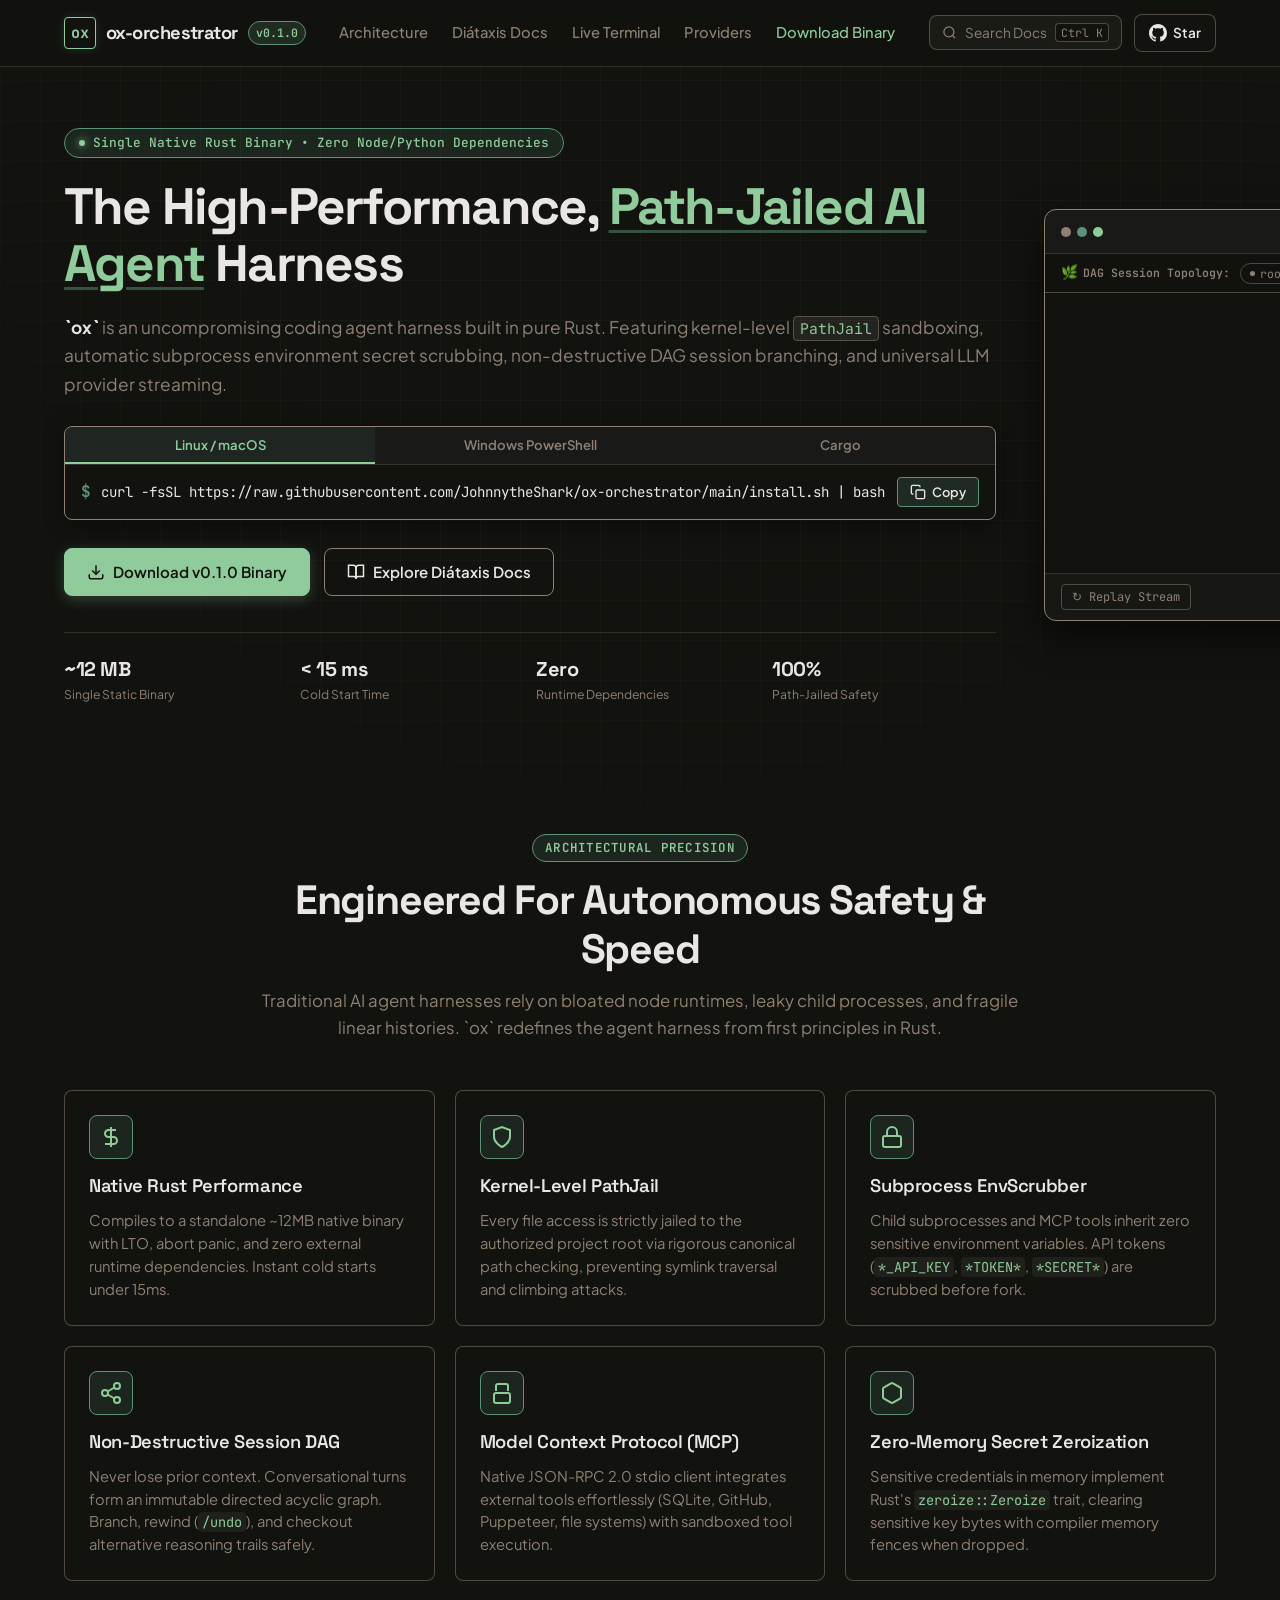
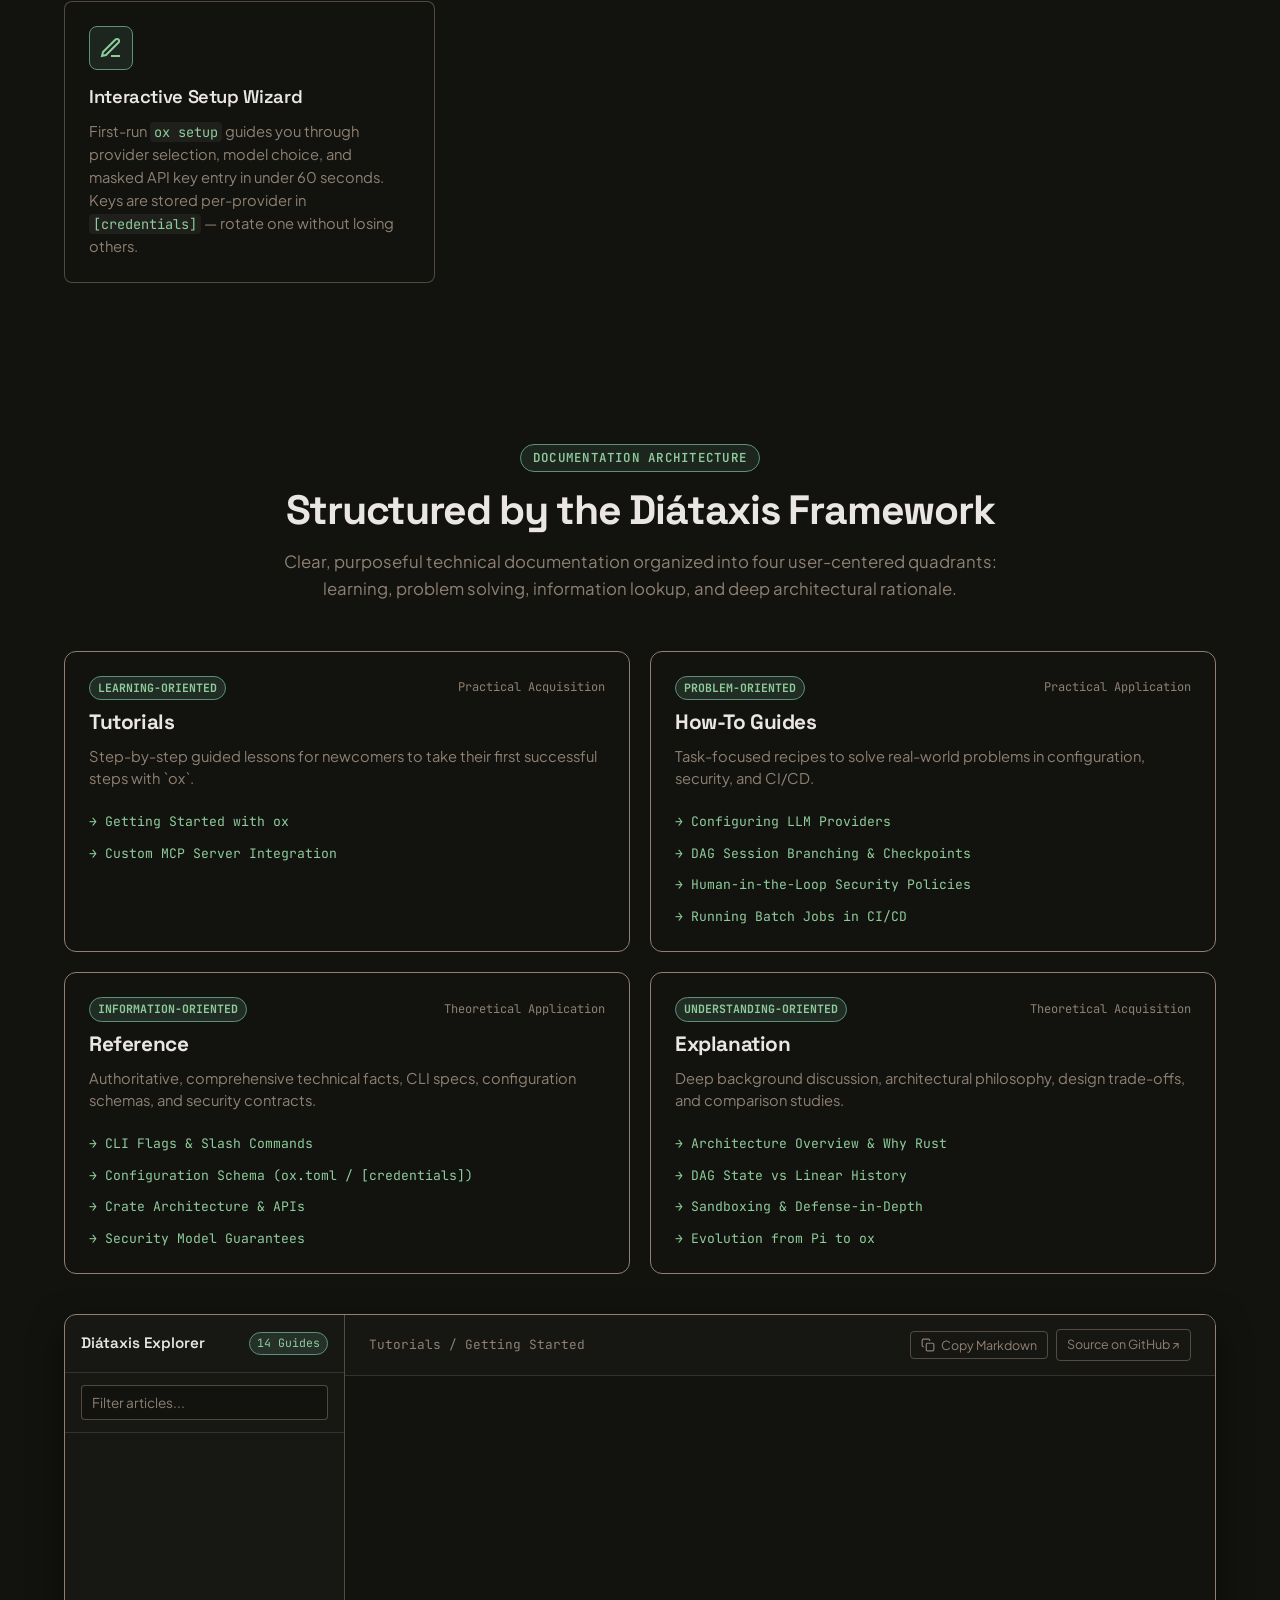
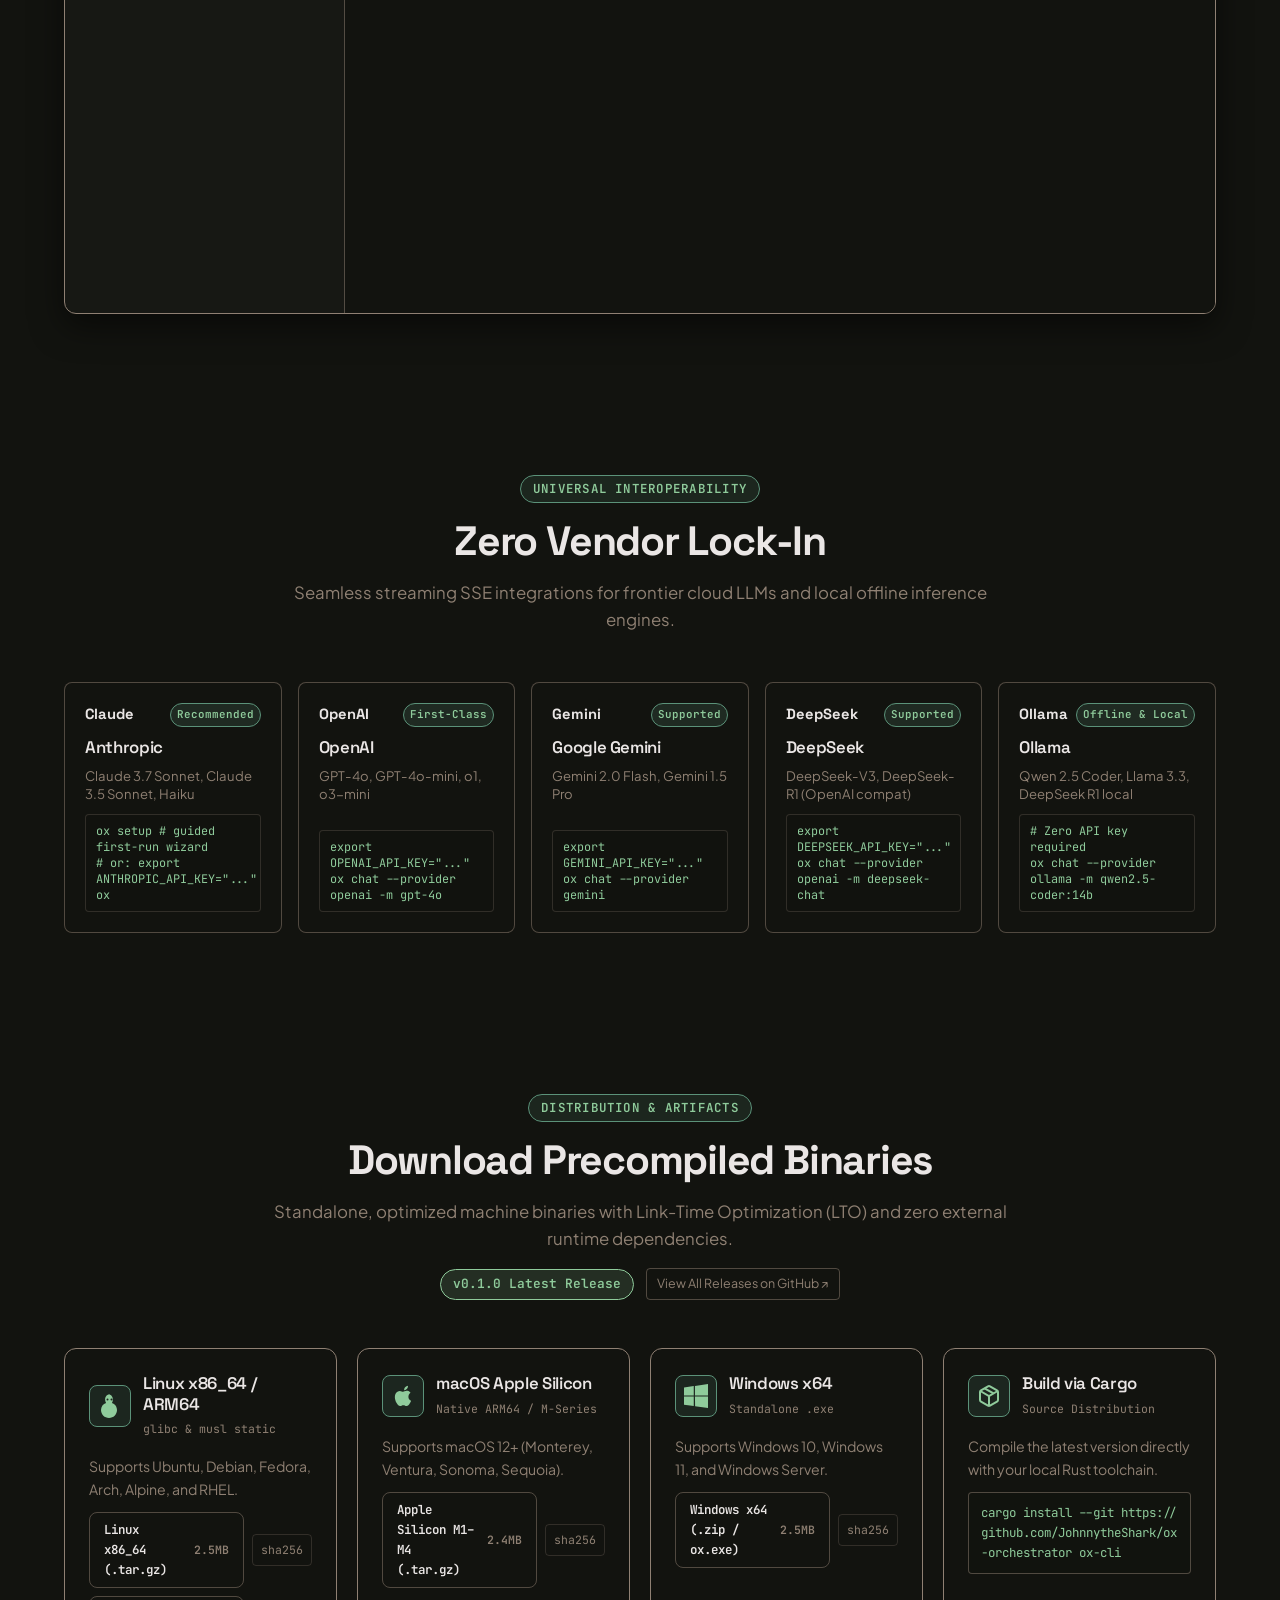
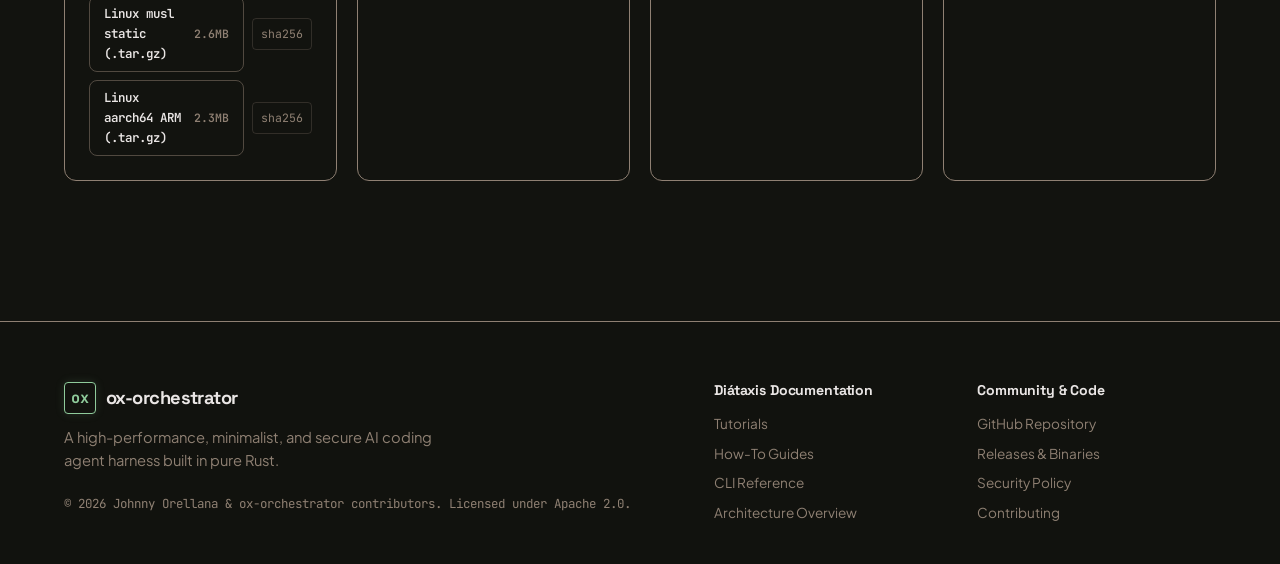
==== commit 7651e36b: "feat: implement ox setup wizard and update documentation" ====
--- a/site/index.html
+++ b/site/index.html
@@ -257,6 +257,14 @@
             <h3>Zero-Memory Secret Zeroization</h3>
             <p>Sensitive credentials in memory implement Rust's <code>zeroize::Zeroize</code> trait, clearing sensitive key bytes with compiler memory fences when dropped.</p>
           </div>
+
+          <div class="feature-card">
+            <div class="feat-icon feat-icon-rust">
+              <svg width="24" height="24" viewBox="0 0 24 24" fill="none" stroke="currentColor" stroke-width="2" aria-hidden="true"><path d="M12 20h9"/><path d="M16.5 3.5a2.121 2.121 0 0 1 3 3L7 19l-4 1 1-4L16.5 3.5z"/></svg>
+            </div>
+            <h3>Interactive Setup Wizard</h3>
+            <p>First-run <code>ox setup</code> guides you through provider selection, model choice, and masked API key entry in under 60 seconds. Keys are stored per-provider in <code>[credentials]</code> — rotate one without losing others.</p>
+          </div>
         </div>
       </div>
     </section>
@@ -313,7 +321,7 @@
             <p class="q-desc">Authoritative, comprehensive technical facts, CLI specs, configuration schemas, and security contracts.</p>
             <ul class="q-links">
               <li><a href="#diataxis-viewer" onclick="openDiataxisDoc('reference/cli_reference.md'); event.stopPropagation();">→ CLI Flags & Slash Commands</a></li>
-              <li><a href="#diataxis-viewer" onclick="openDiataxisDoc('reference/configuration_schema.md'); event.stopPropagation();">→ Configuration Schema (.ox/config.json)</a></li>
+              <li><a href="#diataxis-viewer" onclick="openDiataxisDoc('reference/configuration_schema.md'); event.stopPropagation();">→ Configuration Schema (ox.toml / [credentials])</a></li>
               <li><a href="#diataxis-viewer" onclick="openDiataxisDoc('reference/crate_architecture.md'); event.stopPropagation();">→ Crate Architecture & APIs</a></li>
               <li><a href="#diataxis-viewer" onclick="openDiataxisDoc('reference/security_model.md'); event.stopPropagation();">→ Security Model Guarantees</a></li>
             </ul>
@@ -391,7 +399,7 @@
             <h4>Anthropic</h4>
             <p class="p-models">Claude 3.7 Sonnet, Claude 3.5 Sonnet, Haiku</p>
             <div class="p-code-snippet">
-              <code>export ANTHROPIC_API_KEY="..."<br>ox chat -m claude-3-7-sonnet-20250219</code>
+              <code>ox setup  # guided first-run wizard<br># or: export ANTHROPIC_API_KEY="..."<br>ox</code>
             </div>
           </div>
 
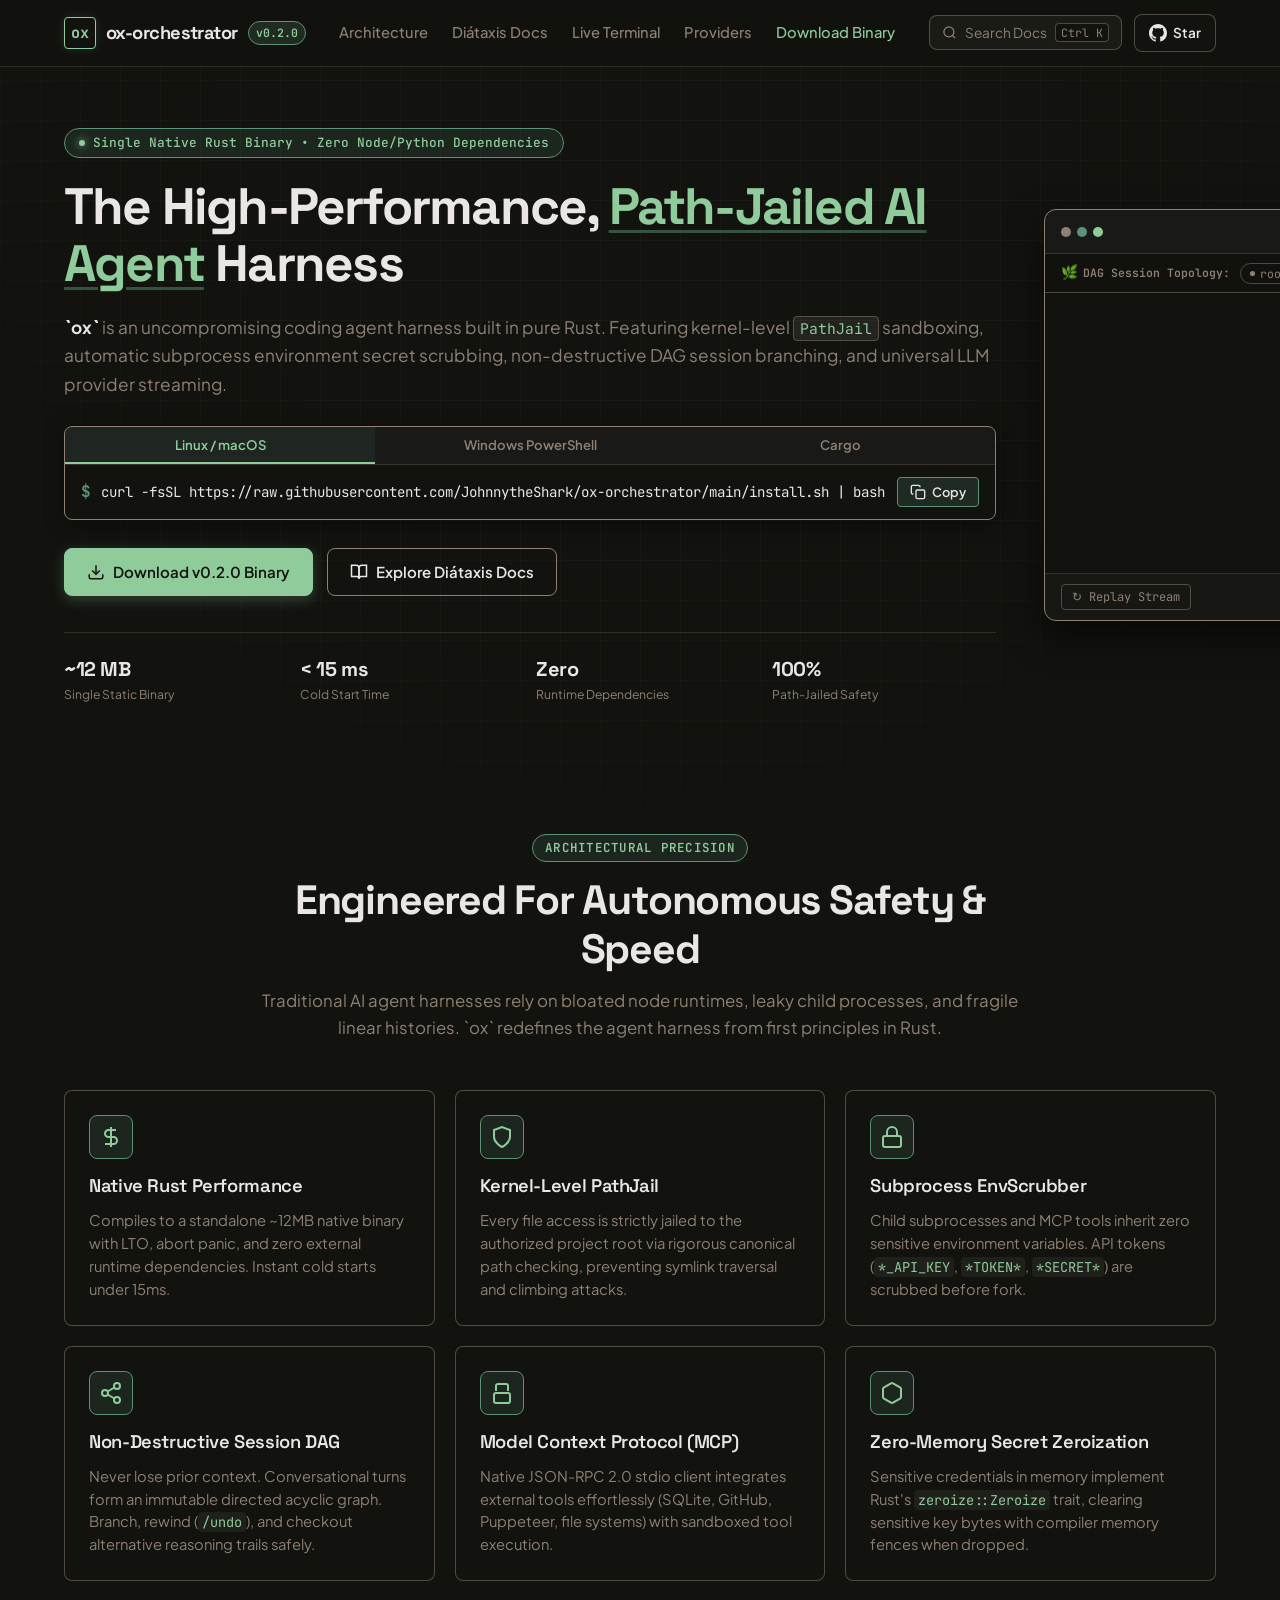
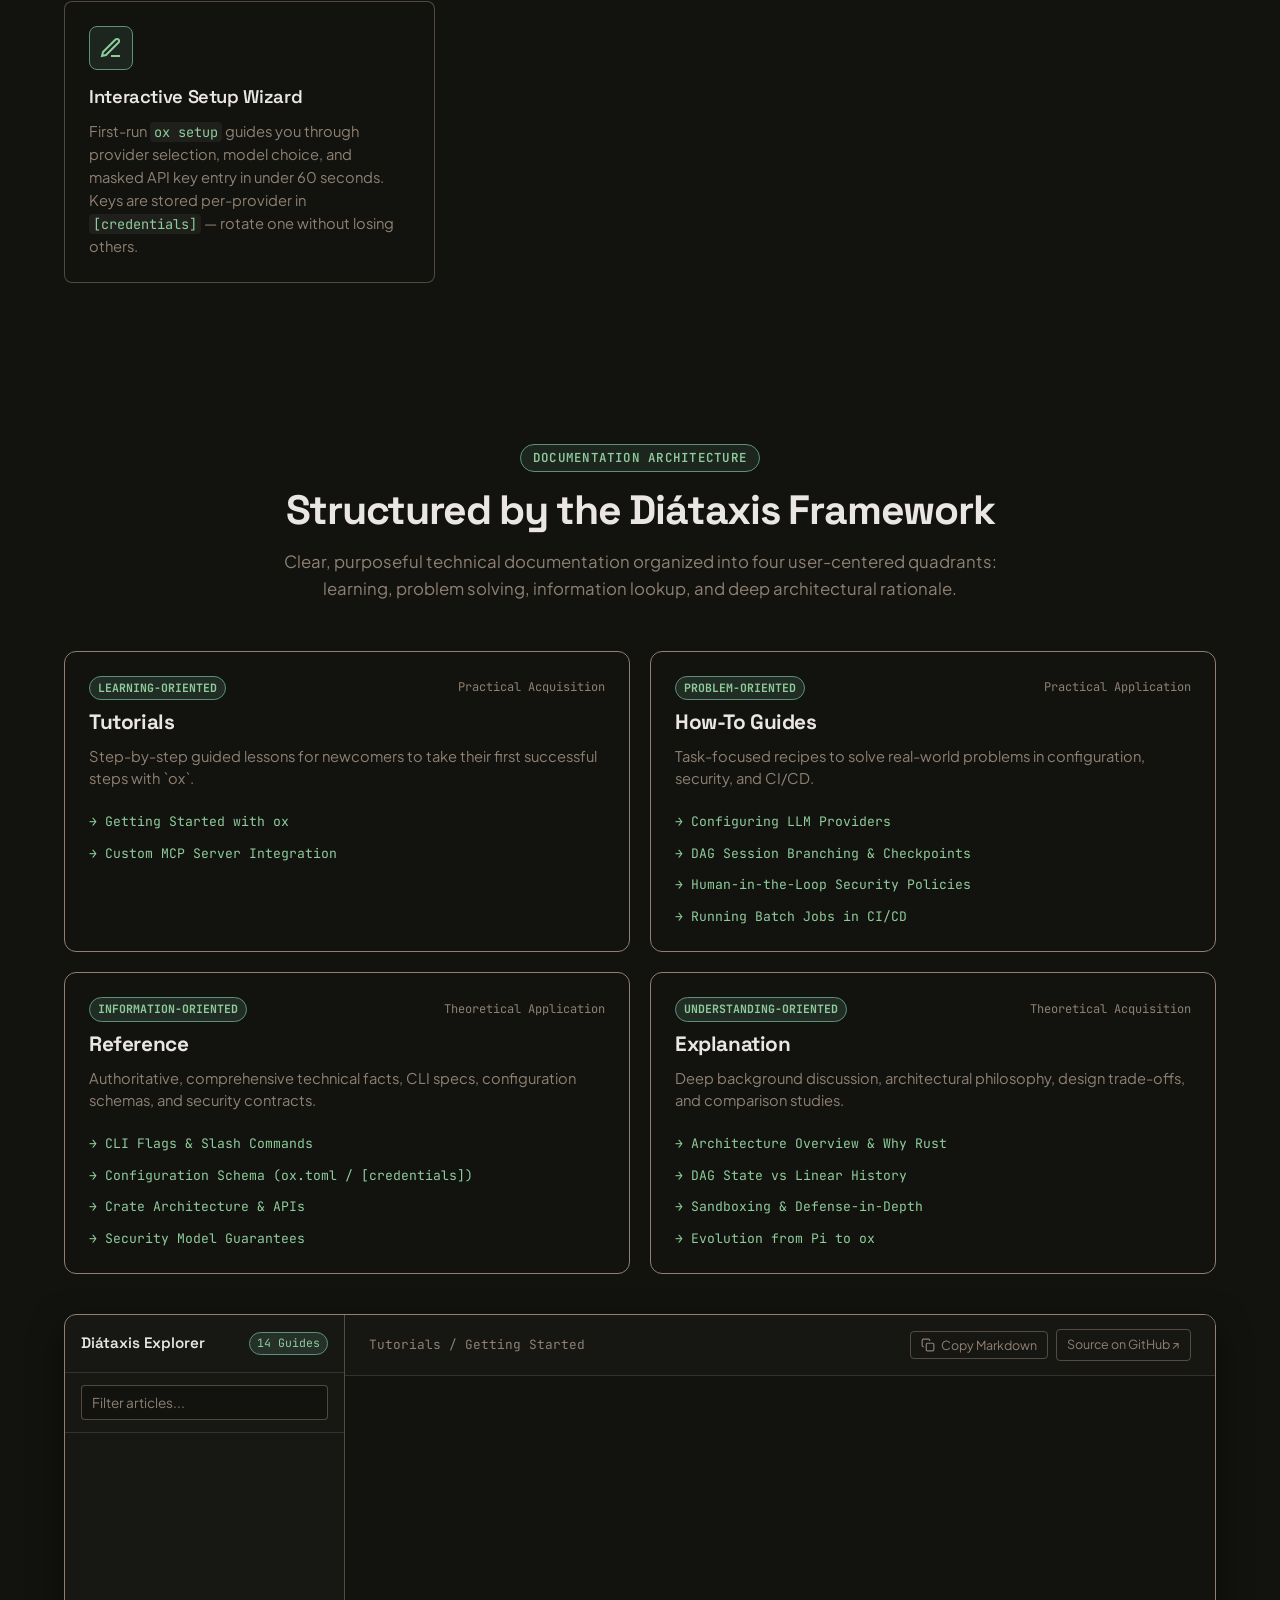
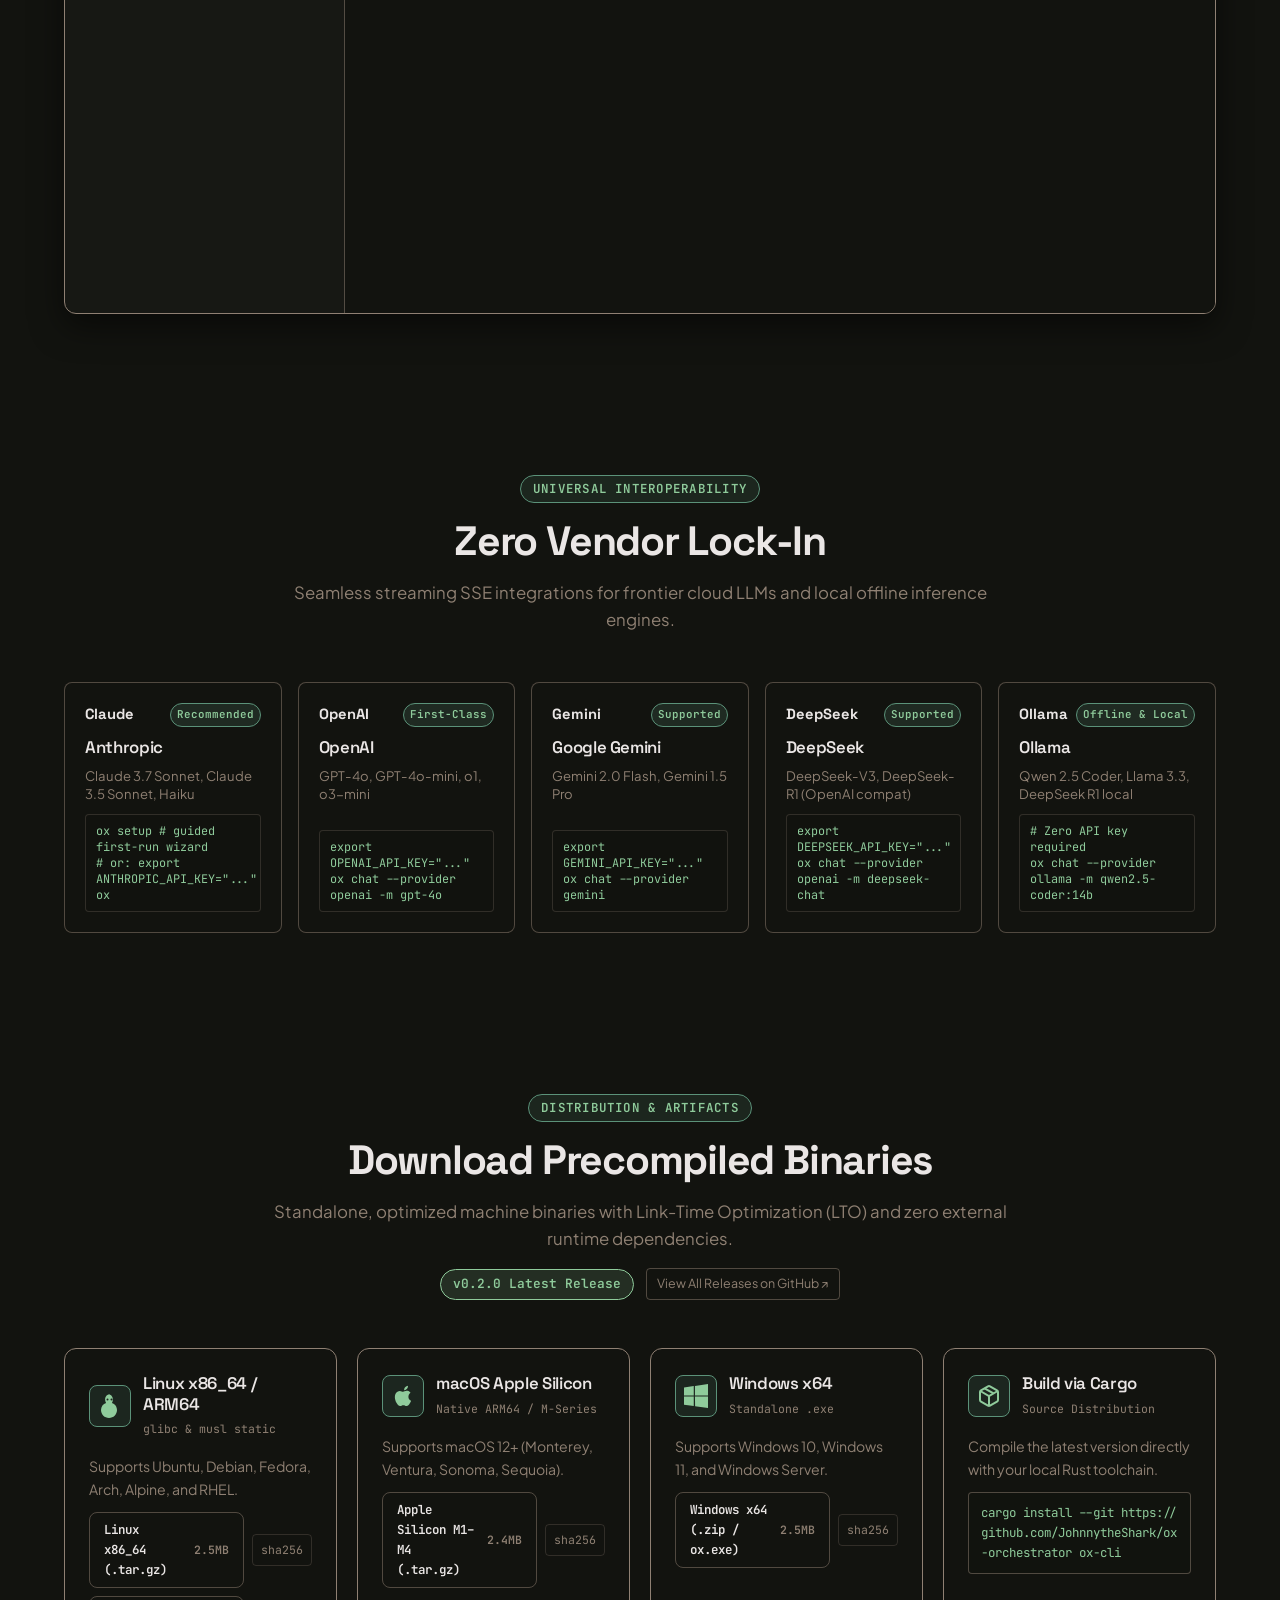
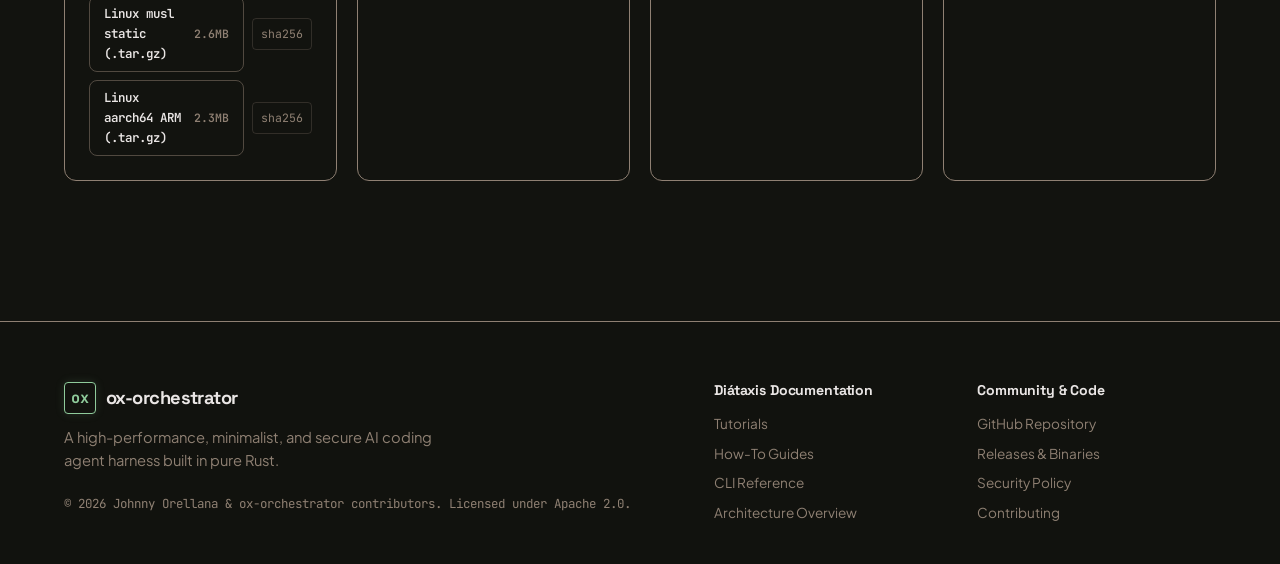
==== commit 11ee0e3b: "chore: bump version to v0.2.0" ====
--- a/site/index.html
+++ b/site/index.html
@@ -33,7 +33,7 @@
           <span class="logo-text">ox</span>
         </div>
         <span class="brand-name">ox-orchestrator</span>
-        <span class="brand-badge">v0.1.0</span>
+        <span class="brand-badge">v0.2.0</span>
       </a>
 
       <nav class="nav-links" id="navLinks" aria-label="Primary Navigation">
@@ -111,7 +111,7 @@
           <div class="hero-ctas">
             <a href="#download" class="btn btn-primary">
               <svg width="18" height="18" viewBox="0 0 24 24" fill="none" stroke="currentColor" stroke-width="2" aria-hidden="true"><path d="M21 15v4a2 2 0 0 1-2 2H5a2 2 0 0 1-2-2v-4"/><polyline points="7 10 12 15 17 10"/><line x1="12" y1="15" x2="12" y2="3"/></svg>
-              <span>Download v0.1.0 Binary</span>
+              <span>Download v0.2.0 Binary</span>
             </a>
             <a href="#diataxis" class="btn btn-secondary" onclick="switchView('diataxis');">
               <svg width="18" height="18" viewBox="0 0 24 24" fill="none" stroke="currentColor" stroke-width="2" aria-hidden="true"><path d="M2 3h6a4 4 0 0 1 4 4v14a3 3 0 0 0-3-3H2z"/><path d="M22 3h-6a4 4 0 0 0-4 4v14a3 3 0 0 1 3-3h7z"/></svg>
@@ -462,7 +462,7 @@
           <h2 class="section-title">Download Precompiled Binaries</h2>
           <p class="section-desc">Standalone, optimized machine binaries with Link-Time Optimization (LTO) and zero external runtime dependencies.</p>
           <div class="section-actions">
-            <span class="release-version-pill" id="latestReleaseBadge">v0.1.0 Latest Release</span>
+            <span class="release-version-pill" id="latestReleaseBadge">v0.2.0 Latest Release</span>
             <a href="https://github.com/JohnnytheShark/ox-orchestrator/releases" target="_blank" rel="noopener noreferrer" class="doc-action-btn">
               <span>View All Releases on GitHub ↗</span>
             </a>
@@ -485,25 +485,25 @@
               <p>Supports Ubuntu, Debian, Fedora, Arch, Alpine, and RHEL.</p>
               <div class="rc-links">
                 <div class="rc-download-item">
-                  <a href="https://github.com/JohnnytheShark/ox-orchestrator/releases/download/v0.1.0/ox-v0.1.0-x86_64-unknown-linux-gnu.tar.gz" class="btn btn-sm btn-outline" data-target="x86_64-unknown-linux-gnu">
+                  <a href="https://github.com/JohnnytheShark/ox-orchestrator/releases/download/v0.2.0/ox-v0.2.0-x86_64-unknown-linux-gnu.tar.gz" class="btn btn-sm btn-outline" data-target="x86_64-unknown-linux-gnu">
                     <span>Linux x86_64 (.tar.gz)</span>
                     <span class="asset-size" data-size-target="x86_64-unknown-linux-gnu">2.5MB</span>
                   </a>
-                  <a href="https://github.com/JohnnytheShark/ox-orchestrator/releases/download/v0.1.0/ox-v0.1.0-x86_64-unknown-linux-gnu.tar.gz.sha256" target="_blank" rel="noopener noreferrer" class="rc-checksum" title="SHA-256 Checksum" data-checksum-target="x86_64-unknown-linux-gnu">sha256</a>
+                  <a href="https://github.com/JohnnytheShark/ox-orchestrator/releases/download/v0.2.0/ox-v0.2.0-x86_64-unknown-linux-gnu.tar.gz.sha256" target="_blank" rel="noopener noreferrer" class="rc-checksum" title="SHA-256 Checksum" data-checksum-target="x86_64-unknown-linux-gnu">sha256</a>
                 </div>
                 <div class="rc-download-item">
-                  <a href="https://github.com/JohnnytheShark/ox-orchestrator/releases/download/v0.1.0/ox-v0.1.0-x86_64-unknown-linux-musl.tar.gz" class="btn btn-sm btn-outline" data-target="x86_64-unknown-linux-musl">
+                  <a href="https://github.com/JohnnytheShark/ox-orchestrator/releases/download/v0.2.0/ox-v0.2.0-x86_64-unknown-linux-musl.tar.gz" class="btn btn-sm btn-outline" data-target="x86_64-unknown-linux-musl">
                     <span>Linux musl static (.tar.gz)</span>
                     <span class="asset-size" data-size-target="x86_64-unknown-linux-musl">2.6MB</span>
                   </a>
-                  <a href="https://github.com/JohnnytheShark/ox-orchestrator/releases/download/v0.1.0/ox-v0.1.0-x86_64-unknown-linux-musl.tar.gz.sha256" target="_blank" rel="noopener noreferrer" class="rc-checksum" title="SHA-256 Checksum" data-checksum-target="x86_64-unknown-linux-musl">sha256</a>
+                  <a href="https://github.com/JohnnytheShark/ox-orchestrator/releases/download/v0.2.0/ox-v0.2.0-x86_64-unknown-linux-musl.tar.gz.sha256" target="_blank" rel="noopener noreferrer" class="rc-checksum" title="SHA-256 Checksum" data-checksum-target="x86_64-unknown-linux-musl">sha256</a>
                 </div>
                 <div class="rc-download-item">
-                  <a href="https://github.com/JohnnytheShark/ox-orchestrator/releases/download/v0.1.0/ox-v0.1.0-aarch64-unknown-linux-gnu.tar.gz" class="btn btn-sm btn-outline" data-target="aarch64-unknown-linux-gnu">
+                  <a href="https://github.com/JohnnytheShark/ox-orchestrator/releases/download/v0.2.0/ox-v0.2.0-aarch64-unknown-linux-gnu.tar.gz" class="btn btn-sm btn-outline" data-target="aarch64-unknown-linux-gnu">
                     <span>Linux aarch64 ARM (.tar.gz)</span>
                     <span class="asset-size" data-size-target="aarch64-unknown-linux-gnu">2.3MB</span>
                   </a>
-                  <a href="https://github.com/JohnnytheShark/ox-orchestrator/releases/download/v0.1.0/ox-v0.1.0-aarch64-unknown-linux-gnu.tar.gz.sha256" target="_blank" rel="noopener noreferrer" class="rc-checksum" title="SHA-256 Checksum" data-checksum-target="aarch64-unknown-linux-gnu">sha256</a>
+                  <a href="https://github.com/JohnnytheShark/ox-orchestrator/releases/download/v0.2.0/ox-v0.2.0-aarch64-unknown-linux-gnu.tar.gz.sha256" target="_blank" rel="noopener noreferrer" class="rc-checksum" title="SHA-256 Checksum" data-checksum-target="aarch64-unknown-linux-gnu">sha256</a>
                 </div>
               </div>
             </div>
@@ -524,11 +524,11 @@
               <p>Supports macOS 12+ (Monterey, Ventura, Sonoma, Sequoia).</p>
               <div class="rc-links">
                 <div class="rc-download-item">
-                  <a href="https://github.com/JohnnytheShark/ox-orchestrator/releases/download/v0.1.0/ox-v0.1.0-aarch64-apple-darwin.tar.gz" class="btn btn-sm btn-outline" data-target="aarch64-apple-darwin">
+                  <a href="https://github.com/JohnnytheShark/ox-orchestrator/releases/download/v0.2.0/ox-v0.2.0-aarch64-apple-darwin.tar.gz" class="btn btn-sm btn-outline" data-target="aarch64-apple-darwin">
                     <span>Apple Silicon M1–M4 (.tar.gz)</span>
                     <span class="asset-size" data-size-target="aarch64-apple-darwin">2.4MB</span>
                   </a>
-                  <a href="https://github.com/JohnnytheShark/ox-orchestrator/releases/download/v0.1.0/ox-v0.1.0-aarch64-apple-darwin.tar.gz.sha256" target="_blank" rel="noopener noreferrer" class="rc-checksum" title="SHA-256 Checksum" data-checksum-target="aarch64-apple-darwin">sha256</a>
+                  <a href="https://github.com/JohnnytheShark/ox-orchestrator/releases/download/v0.2.0/ox-v0.2.0-aarch64-apple-darwin.tar.gz.sha256" target="_blank" rel="noopener noreferrer" class="rc-checksum" title="SHA-256 Checksum" data-checksum-target="aarch64-apple-darwin">sha256</a>
                 </div>
               </div>
             </div>
@@ -549,11 +549,11 @@
               <p>Supports Windows 10, Windows 11, and Windows Server.</p>
               <div class="rc-links">
                 <div class="rc-download-item">
-                  <a href="https://github.com/JohnnytheShark/ox-orchestrator/releases/download/v0.1.0/ox-v0.1.0-x86_64-pc-windows-msvc.zip" class="btn btn-sm btn-outline" data-target="x86_64-pc-windows-msvc">
+                  <a href="https://github.com/JohnnytheShark/ox-orchestrator/releases/download/v0.2.0/ox-v0.2.0-x86_64-pc-windows-msvc.zip" class="btn btn-sm btn-outline" data-target="x86_64-pc-windows-msvc">
                     <span>Windows x64 (.zip / ox.exe)</span>
                     <span class="asset-size" data-size-target="x86_64-pc-windows-msvc">2.5MB</span>
                   </a>
-                  <a href="https://github.com/JohnnytheShark/ox-orchestrator/releases/download/v0.1.0/ox-v0.1.0-x86_64-pc-windows-msvc.zip.sha256" target="_blank" rel="noopener noreferrer" class="rc-checksum" title="SHA-256 Checksum" data-checksum-target="x86_64-pc-windows-msvc">sha256</a>
+                  <a href="https://github.com/JohnnytheShark/ox-orchestrator/releases/download/v0.2.0/ox-v0.2.0-x86_64-pc-windows-msvc.zip.sha256" target="_blank" rel="noopener noreferrer" class="rc-checksum" title="SHA-256 Checksum" data-checksum-target="x86_64-pc-windows-msvc">sha256</a>
                 </div>
               </div>
             </div>
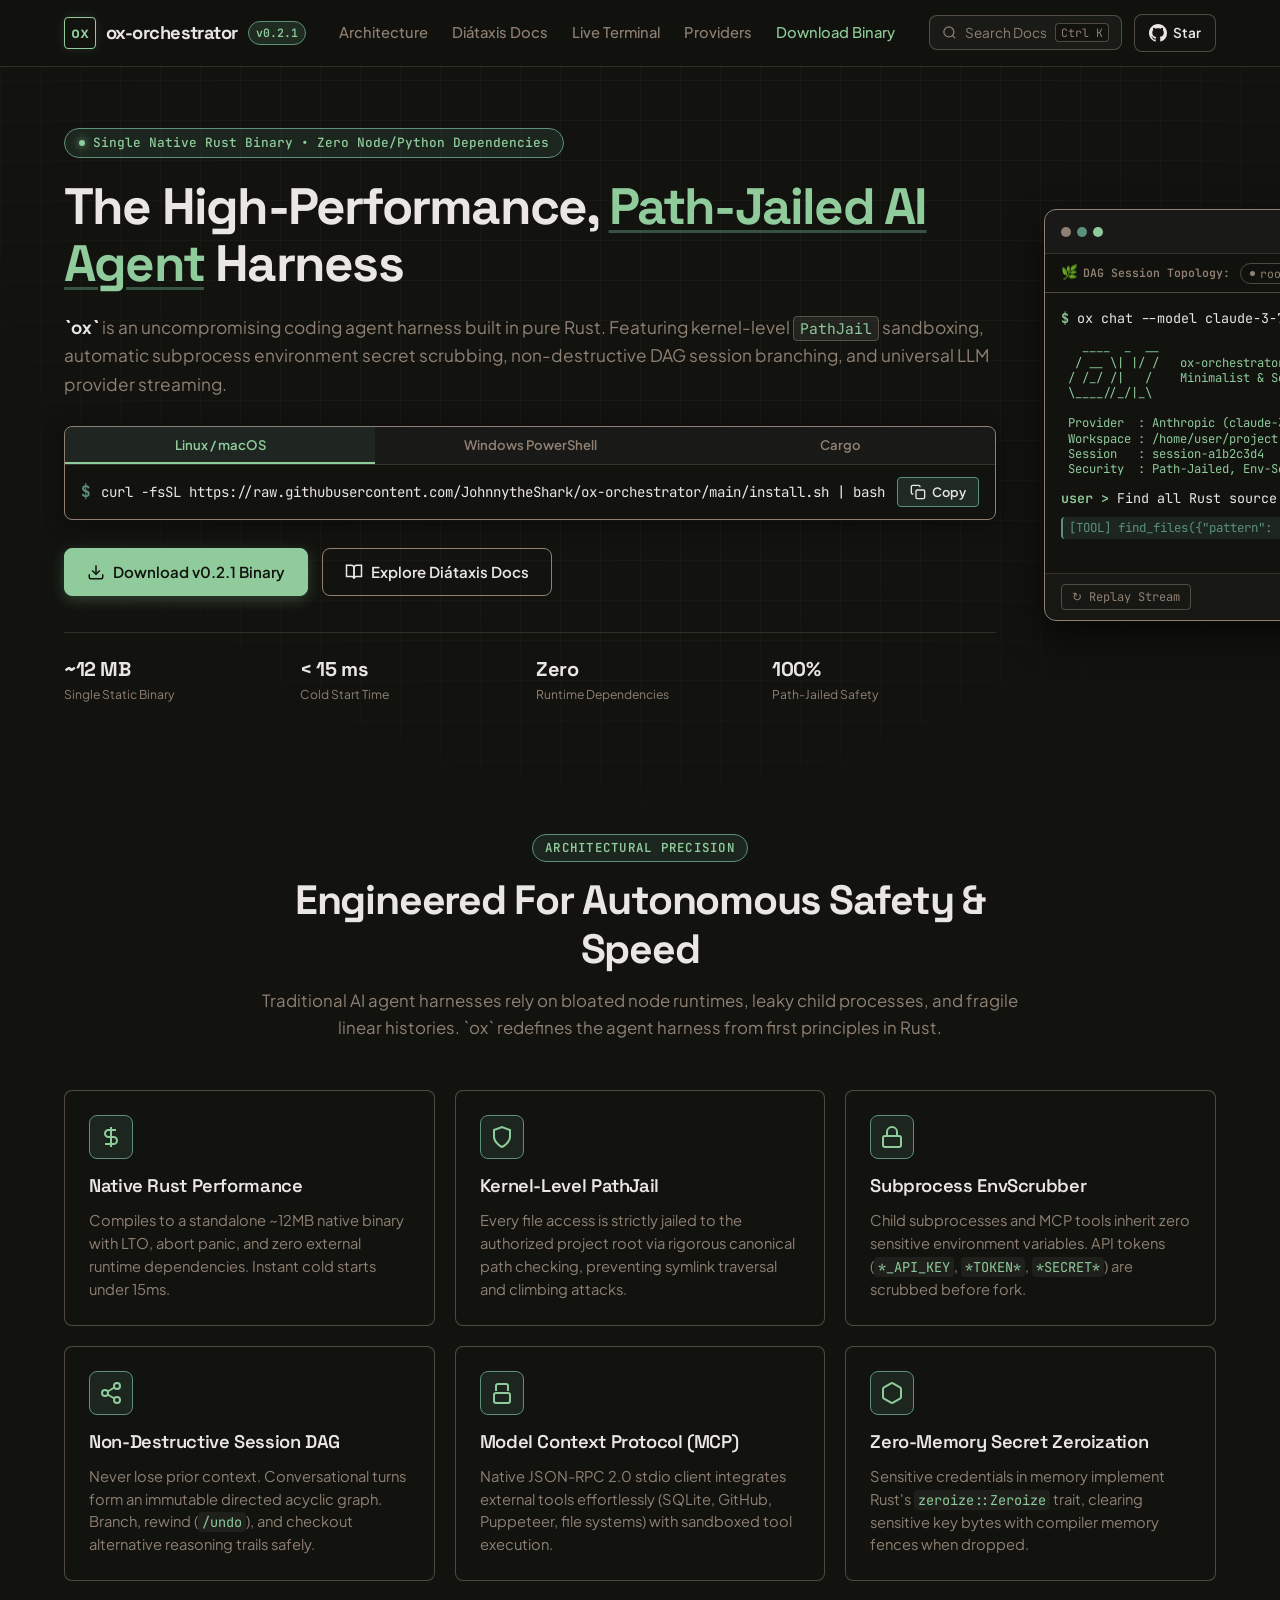
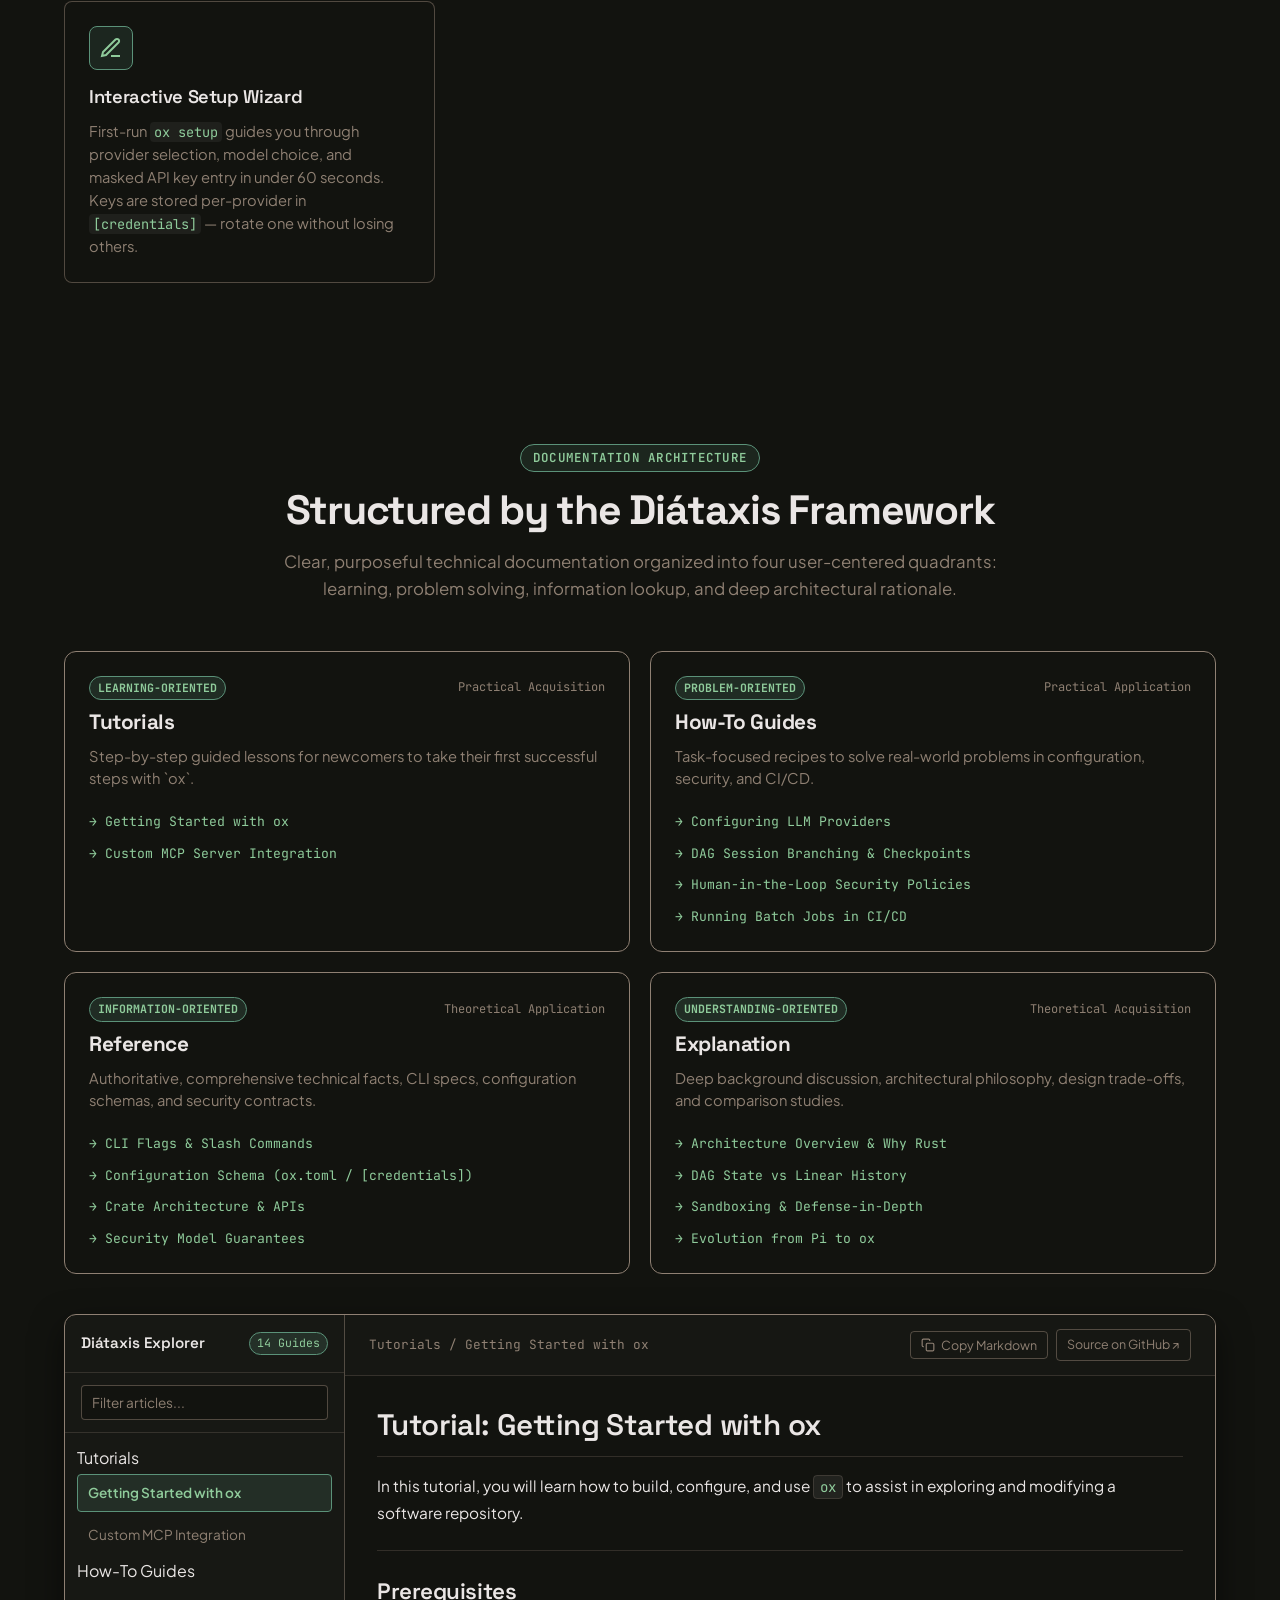
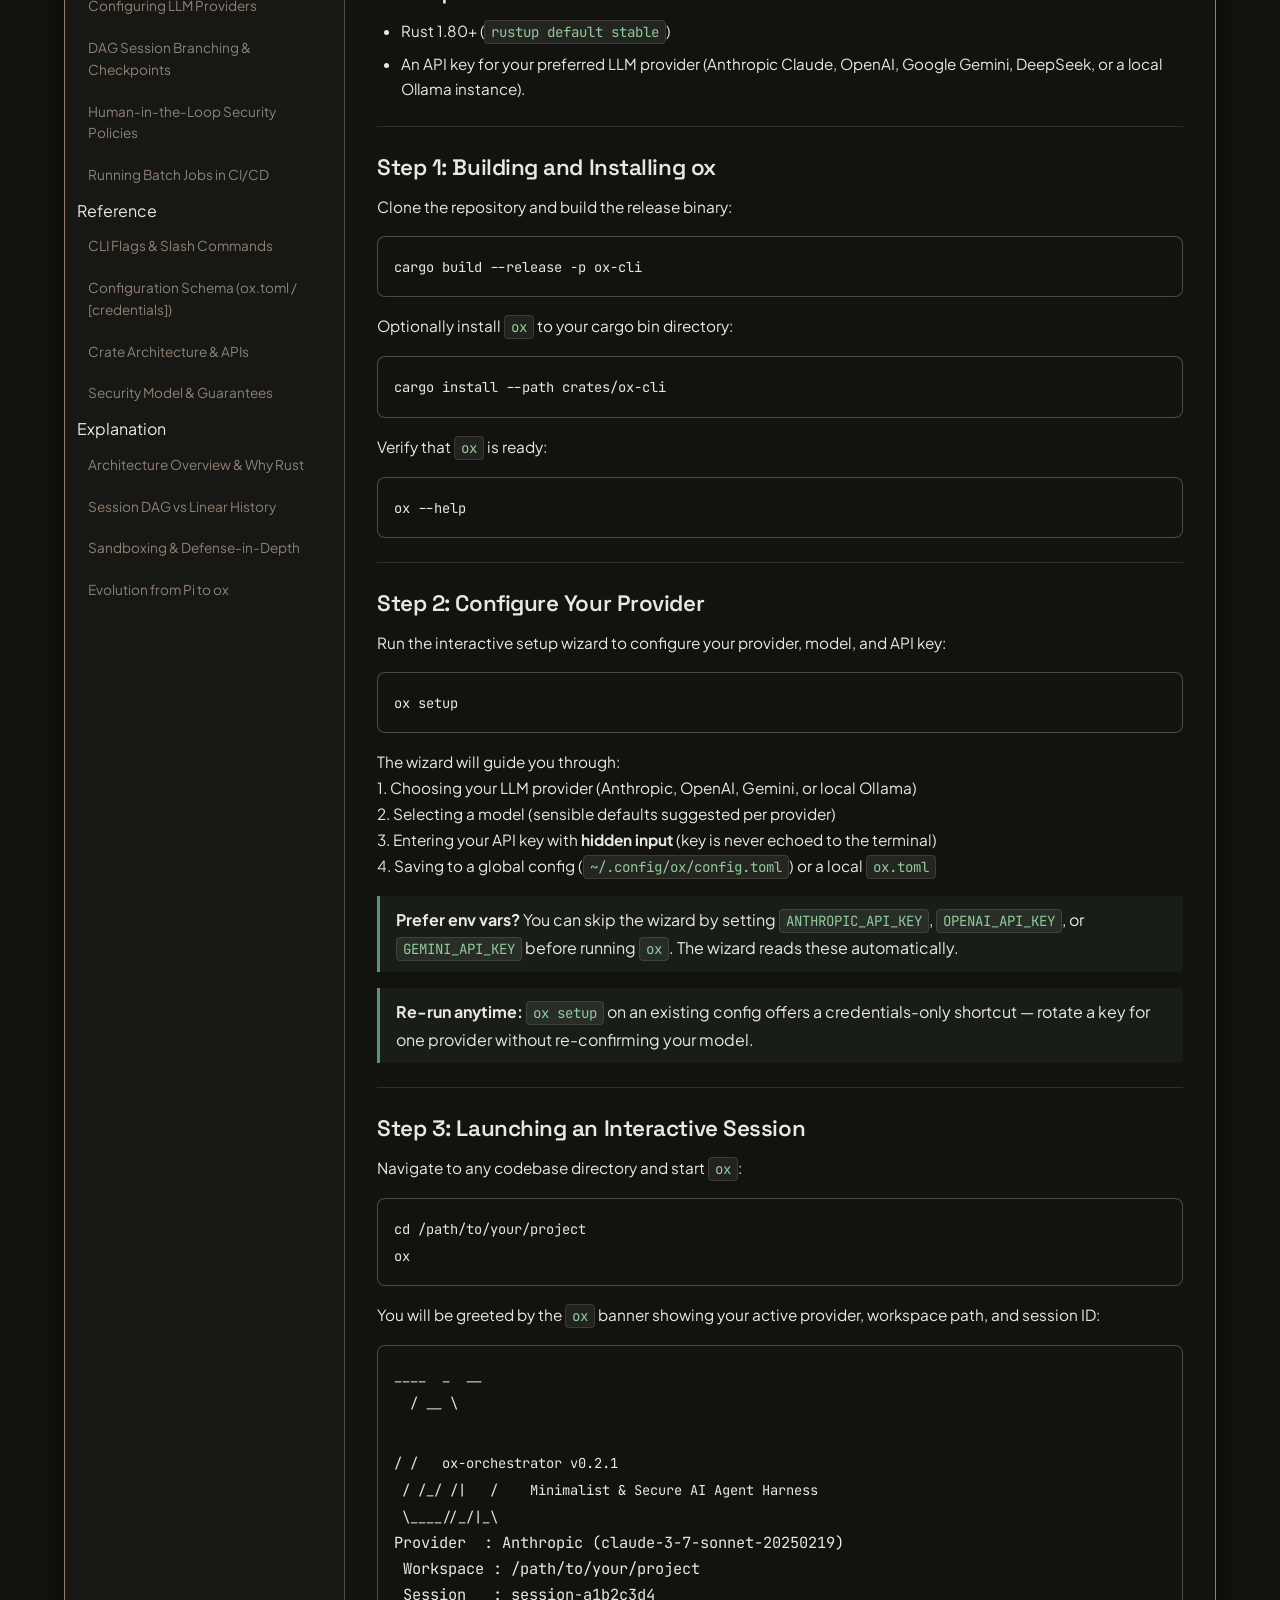
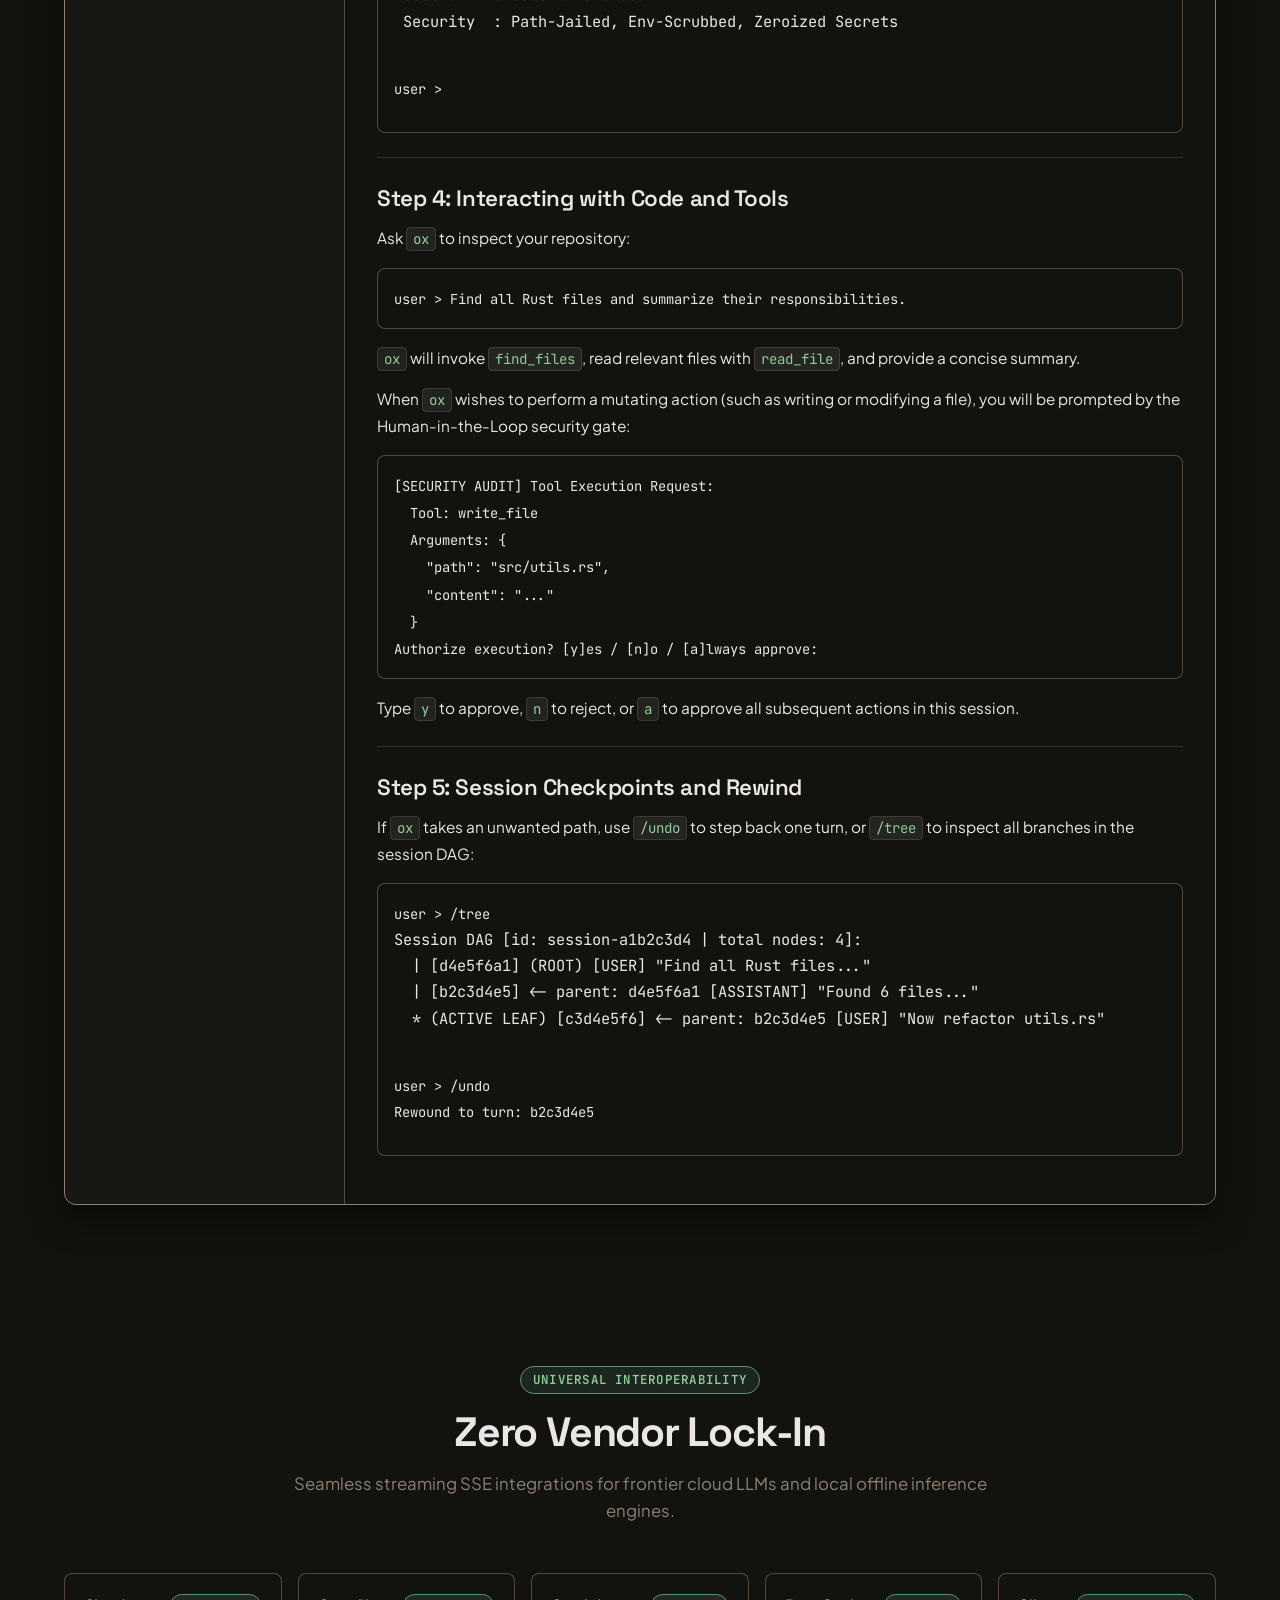
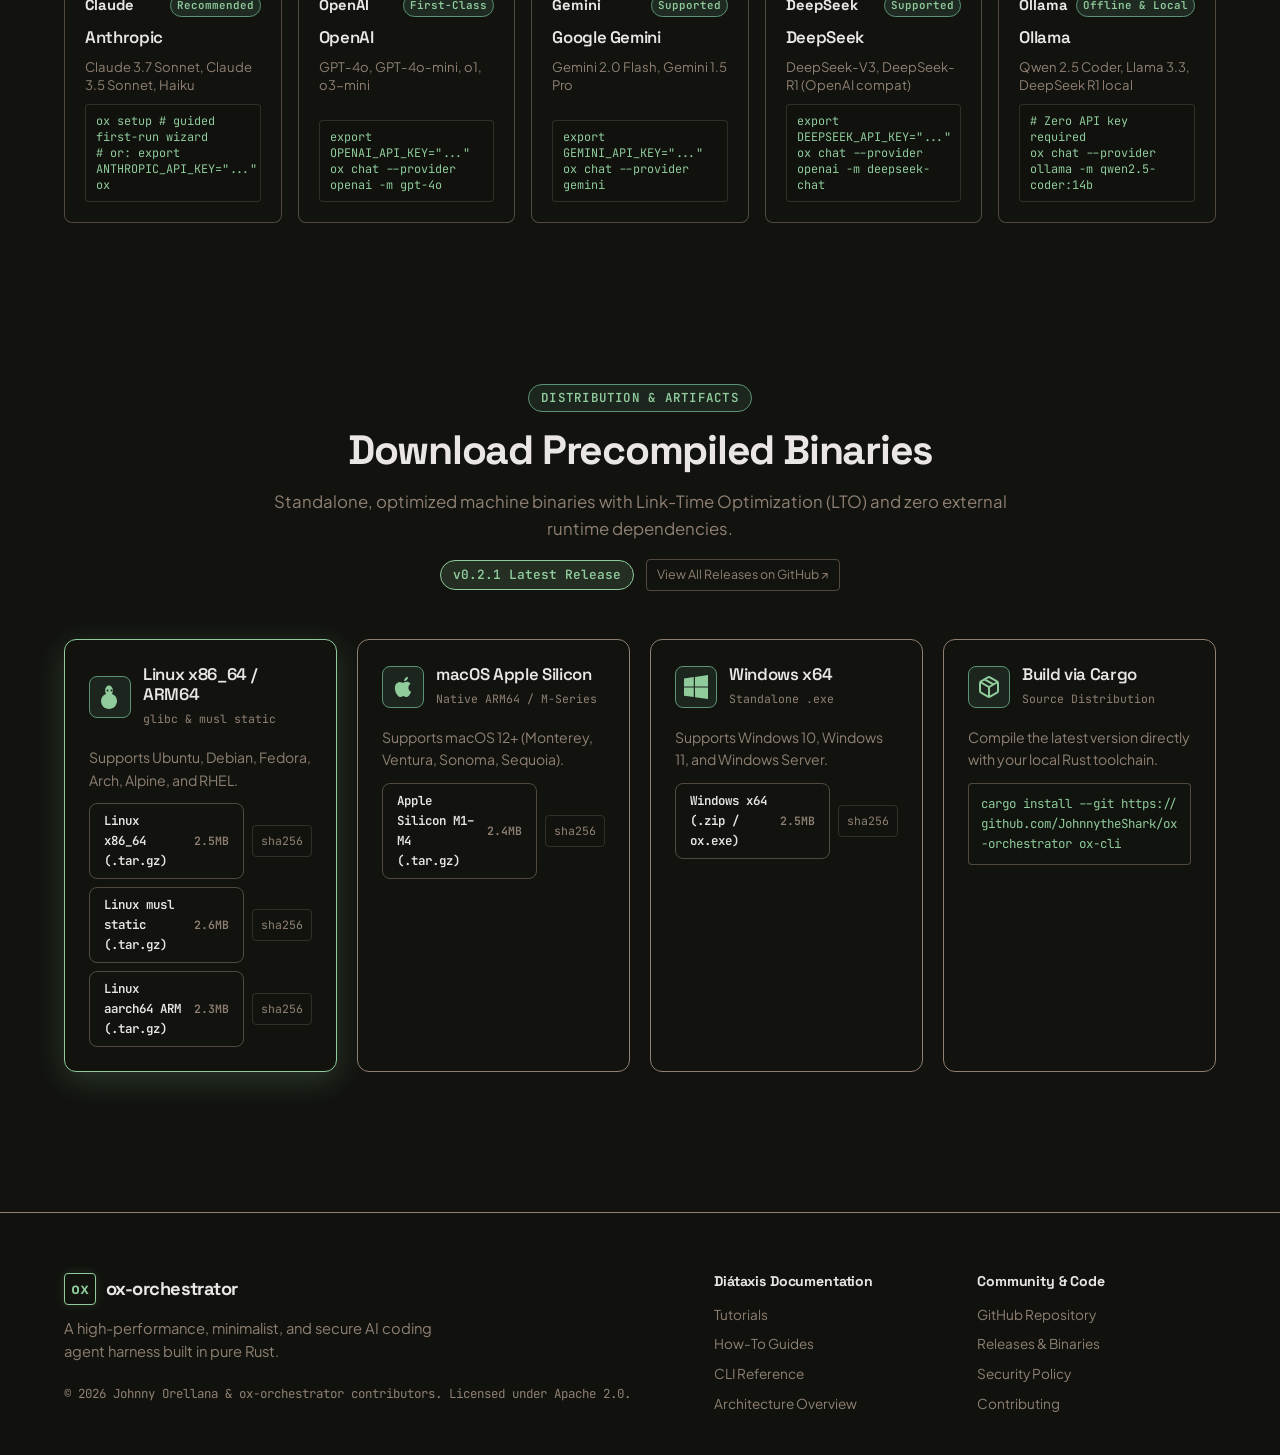
==== commit 8074f2b7: "Hotfix: Fix Gemini stream parsing and bump version to v0.2.1" ====
--- a/site/index.html
+++ b/site/index.html
@@ -33,7 +33,7 @@
           <span class="logo-text">ox</span>
         </div>
         <span class="brand-name">ox-orchestrator</span>
-        <span class="brand-badge">v0.2.0</span>
+        <span class="brand-badge">v0.2.1</span>
       </a>
 
       <nav class="nav-links" id="navLinks" aria-label="Primary Navigation">
@@ -111,7 +111,7 @@
           <div class="hero-ctas">
             <a href="#download" class="btn btn-primary">
               <svg width="18" height="18" viewBox="0 0 24 24" fill="none" stroke="currentColor" stroke-width="2" aria-hidden="true"><path d="M21 15v4a2 2 0 0 1-2 2H5a2 2 0 0 1-2-2v-4"/><polyline points="7 10 12 15 17 10"/><line x1="12" y1="15" x2="12" y2="3"/></svg>
-              <span>Download v0.2.0 Binary</span>
+              <span>Download v0.2.1 Binary</span>
             </a>
             <a href="#diataxis" class="btn btn-secondary" onclick="switchView('diataxis');">
               <svg width="18" height="18" viewBox="0 0 24 24" fill="none" stroke="currentColor" stroke-width="2" aria-hidden="true"><path d="M2 3h6a4 4 0 0 1 4 4v14a3 3 0 0 0-3-3H2z"/><path d="M22 3h-6a4 4 0 0 0-4 4v14a3 3 0 0 1 3-3h7z"/></svg>
@@ -462,7 +462,7 @@
           <h2 class="section-title">Download Precompiled Binaries</h2>
           <p class="section-desc">Standalone, optimized machine binaries with Link-Time Optimization (LTO) and zero external runtime dependencies.</p>
           <div class="section-actions">
-            <span class="release-version-pill" id="latestReleaseBadge">v0.2.0 Latest Release</span>
+            <span class="release-version-pill" id="latestReleaseBadge">v0.2.1 Latest Release</span>
             <a href="https://github.com/JohnnytheShark/ox-orchestrator/releases" target="_blank" rel="noopener noreferrer" class="doc-action-btn">
               <span>View All Releases on GitHub ↗</span>
             </a>
@@ -485,25 +485,25 @@
               <p>Supports Ubuntu, Debian, Fedora, Arch, Alpine, and RHEL.</p>
               <div class="rc-links">
                 <div class="rc-download-item">
-                  <a href="https://github.com/JohnnytheShark/ox-orchestrator/releases/download/v0.2.0/ox-v0.2.0-x86_64-unknown-linux-gnu.tar.gz" class="btn btn-sm btn-outline" data-target="x86_64-unknown-linux-gnu">
+                  <a href="https://github.com/JohnnytheShark/ox-orchestrator/releases/download/v0.2.1/ox-v0.2.1-x86_64-unknown-linux-gnu.tar.gz" class="btn btn-sm btn-outline" data-target="x86_64-unknown-linux-gnu">
                     <span>Linux x86_64 (.tar.gz)</span>
                     <span class="asset-size" data-size-target="x86_64-unknown-linux-gnu">2.5MB</span>
                   </a>
-                  <a href="https://github.com/JohnnytheShark/ox-orchestrator/releases/download/v0.2.0/ox-v0.2.0-x86_64-unknown-linux-gnu.tar.gz.sha256" target="_blank" rel="noopener noreferrer" class="rc-checksum" title="SHA-256 Checksum" data-checksum-target="x86_64-unknown-linux-gnu">sha256</a>
+                  <a href="https://github.com/JohnnytheShark/ox-orchestrator/releases/download/v0.2.1/ox-v0.2.1-x86_64-unknown-linux-gnu.tar.gz.sha256" target="_blank" rel="noopener noreferrer" class="rc-checksum" title="SHA-256 Checksum" data-checksum-target="x86_64-unknown-linux-gnu">sha256</a>
                 </div>
                 <div class="rc-download-item">
-                  <a href="https://github.com/JohnnytheShark/ox-orchestrator/releases/download/v0.2.0/ox-v0.2.0-x86_64-unknown-linux-musl.tar.gz" class="btn btn-sm btn-outline" data-target="x86_64-unknown-linux-musl">
+                  <a href="https://github.com/JohnnytheShark/ox-orchestrator/releases/download/v0.2.1/ox-v0.2.1-x86_64-unknown-linux-musl.tar.gz" class="btn btn-sm btn-outline" data-target="x86_64-unknown-linux-musl">
                     <span>Linux musl static (.tar.gz)</span>
                     <span class="asset-size" data-size-target="x86_64-unknown-linux-musl">2.6MB</span>
                   </a>
-                  <a href="https://github.com/JohnnytheShark/ox-orchestrator/releases/download/v0.2.0/ox-v0.2.0-x86_64-unknown-linux-musl.tar.gz.sha256" target="_blank" rel="noopener noreferrer" class="rc-checksum" title="SHA-256 Checksum" data-checksum-target="x86_64-unknown-linux-musl">sha256</a>
+                  <a href="https://github.com/JohnnytheShark/ox-orchestrator/releases/download/v0.2.1/ox-v0.2.1-x86_64-unknown-linux-musl.tar.gz.sha256" target="_blank" rel="noopener noreferrer" class="rc-checksum" title="SHA-256 Checksum" data-checksum-target="x86_64-unknown-linux-musl">sha256</a>
                 </div>
                 <div class="rc-download-item">
-                  <a href="https://github.com/JohnnytheShark/ox-orchestrator/releases/download/v0.2.0/ox-v0.2.0-aarch64-unknown-linux-gnu.tar.gz" class="btn btn-sm btn-outline" data-target="aarch64-unknown-linux-gnu">
+                  <a href="https://github.com/JohnnytheShark/ox-orchestrator/releases/download/v0.2.1/ox-v0.2.1-aarch64-unknown-linux-gnu.tar.gz" class="btn btn-sm btn-outline" data-target="aarch64-unknown-linux-gnu">
                     <span>Linux aarch64 ARM (.tar.gz)</span>
                     <span class="asset-size" data-size-target="aarch64-unknown-linux-gnu">2.3MB</span>
                   </a>
-                  <a href="https://github.com/JohnnytheShark/ox-orchestrator/releases/download/v0.2.0/ox-v0.2.0-aarch64-unknown-linux-gnu.tar.gz.sha256" target="_blank" rel="noopener noreferrer" class="rc-checksum" title="SHA-256 Checksum" data-checksum-target="aarch64-unknown-linux-gnu">sha256</a>
+                  <a href="https://github.com/JohnnytheShark/ox-orchestrator/releases/download/v0.2.1/ox-v0.2.1-aarch64-unknown-linux-gnu.tar.gz.sha256" target="_blank" rel="noopener noreferrer" class="rc-checksum" title="SHA-256 Checksum" data-checksum-target="aarch64-unknown-linux-gnu">sha256</a>
                 </div>
               </div>
             </div>
@@ -524,11 +524,11 @@
               <p>Supports macOS 12+ (Monterey, Ventura, Sonoma, Sequoia).</p>
               <div class="rc-links">
                 <div class="rc-download-item">
-                  <a href="https://github.com/JohnnytheShark/ox-orchestrator/releases/download/v0.2.0/ox-v0.2.0-aarch64-apple-darwin.tar.gz" class="btn btn-sm btn-outline" data-target="aarch64-apple-darwin">
+                  <a href="https://github.com/JohnnytheShark/ox-orchestrator/releases/download/v0.2.1/ox-v0.2.1-aarch64-apple-darwin.tar.gz" class="btn btn-sm btn-outline" data-target="aarch64-apple-darwin">
                     <span>Apple Silicon M1–M4 (.tar.gz)</span>
                     <span class="asset-size" data-size-target="aarch64-apple-darwin">2.4MB</span>
                   </a>
-                  <a href="https://github.com/JohnnytheShark/ox-orchestrator/releases/download/v0.2.0/ox-v0.2.0-aarch64-apple-darwin.tar.gz.sha256" target="_blank" rel="noopener noreferrer" class="rc-checksum" title="SHA-256 Checksum" data-checksum-target="aarch64-apple-darwin">sha256</a>
+                  <a href="https://github.com/JohnnytheShark/ox-orchestrator/releases/download/v0.2.1/ox-v0.2.1-aarch64-apple-darwin.tar.gz.sha256" target="_blank" rel="noopener noreferrer" class="rc-checksum" title="SHA-256 Checksum" data-checksum-target="aarch64-apple-darwin">sha256</a>
                 </div>
               </div>
             </div>
@@ -549,11 +549,11 @@
               <p>Supports Windows 10, Windows 11, and Windows Server.</p>
               <div class="rc-links">
                 <div class="rc-download-item">
-                  <a href="https://github.com/JohnnytheShark/ox-orchestrator/releases/download/v0.2.0/ox-v0.2.0-x86_64-pc-windows-msvc.zip" class="btn btn-sm btn-outline" data-target="x86_64-pc-windows-msvc">
+                  <a href="https://github.com/JohnnytheShark/ox-orchestrator/releases/download/v0.2.1/ox-v0.2.1-x86_64-pc-windows-msvc.zip" class="btn btn-sm btn-outline" data-target="x86_64-pc-windows-msvc">
                     <span>Windows x64 (.zip / ox.exe)</span>
                     <span class="asset-size" data-size-target="x86_64-pc-windows-msvc">2.5MB</span>
                   </a>
-                  <a href="https://github.com/JohnnytheShark/ox-orchestrator/releases/download/v0.2.0/ox-v0.2.0-x86_64-pc-windows-msvc.zip.sha256" target="_blank" rel="noopener noreferrer" class="rc-checksum" title="SHA-256 Checksum" data-checksum-target="x86_64-pc-windows-msvc">sha256</a>
+                  <a href="https://github.com/JohnnytheShark/ox-orchestrator/releases/download/v0.2.1/ox-v0.2.1-x86_64-pc-windows-msvc.zip.sha256" target="_blank" rel="noopener noreferrer" class="rc-checksum" title="SHA-256 Checksum" data-checksum-target="x86_64-pc-windows-msvc">sha256</a>
                 </div>
               </div>
             </div>
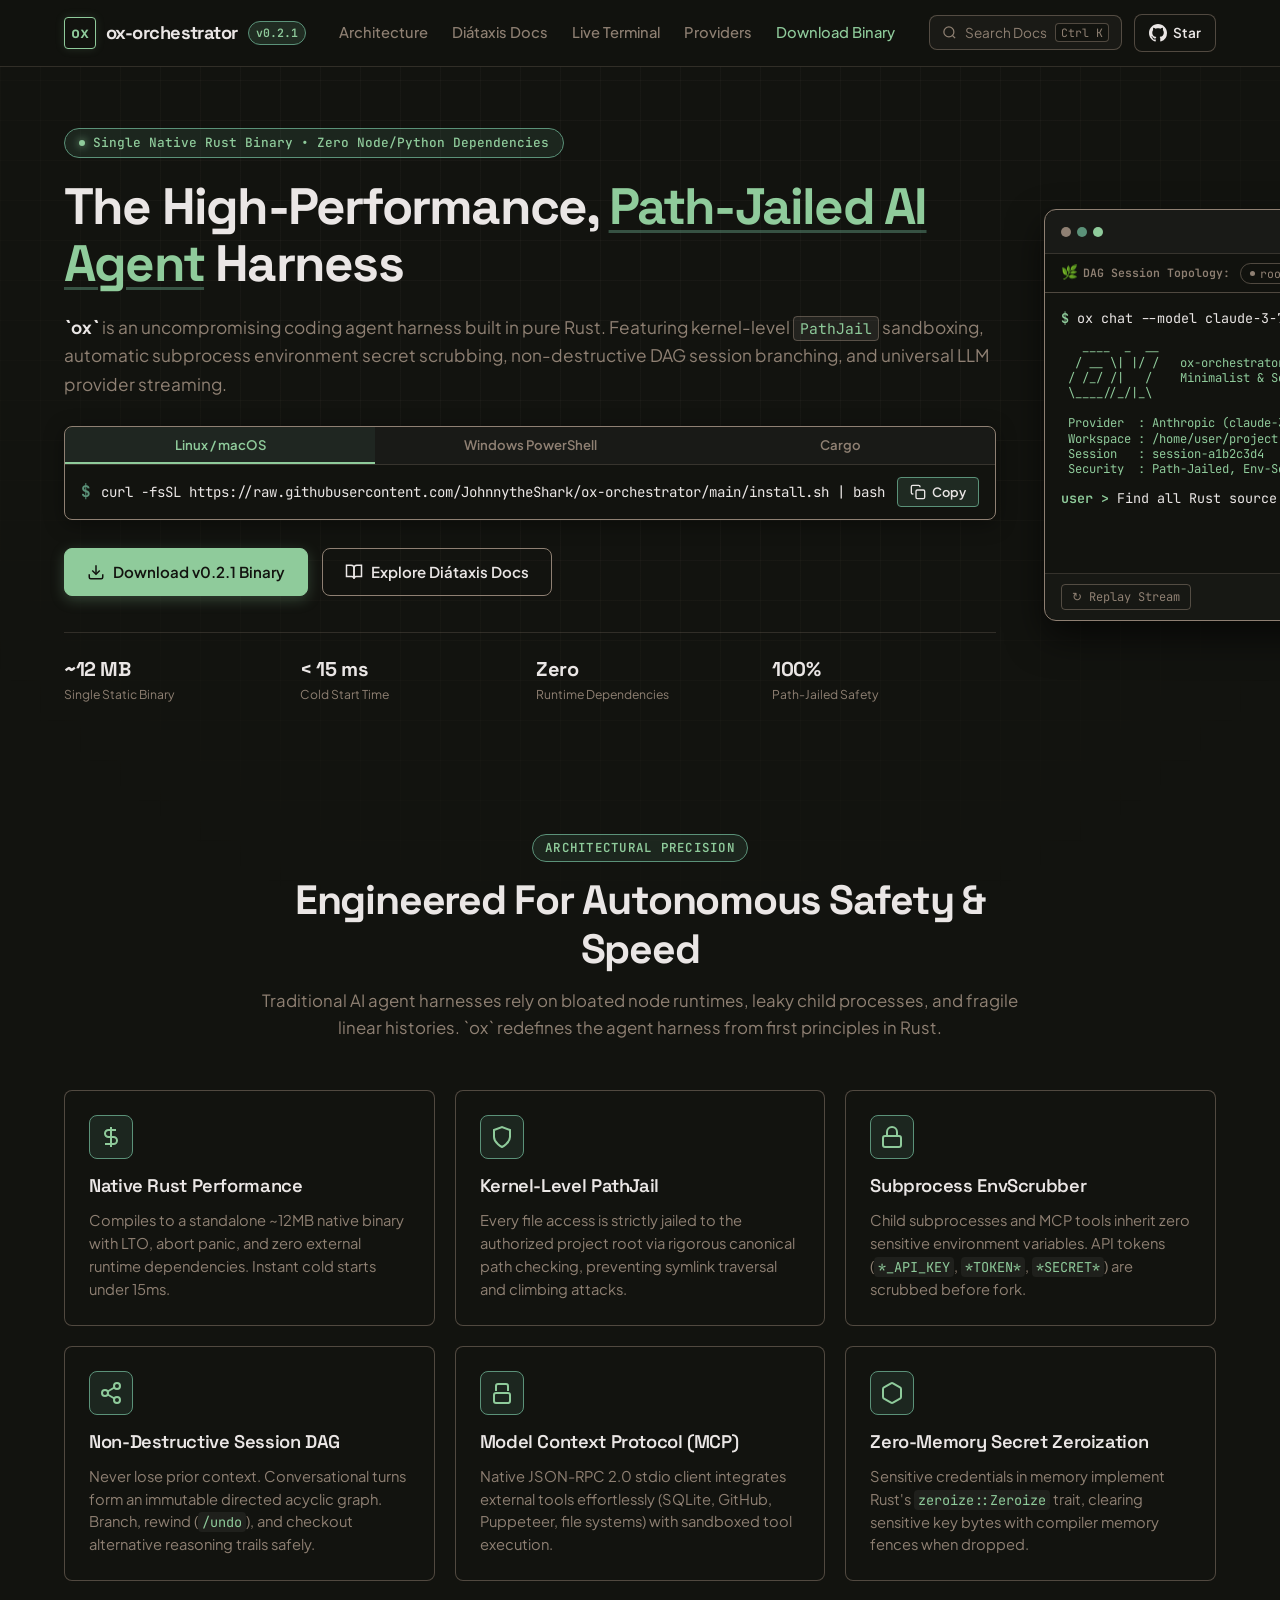
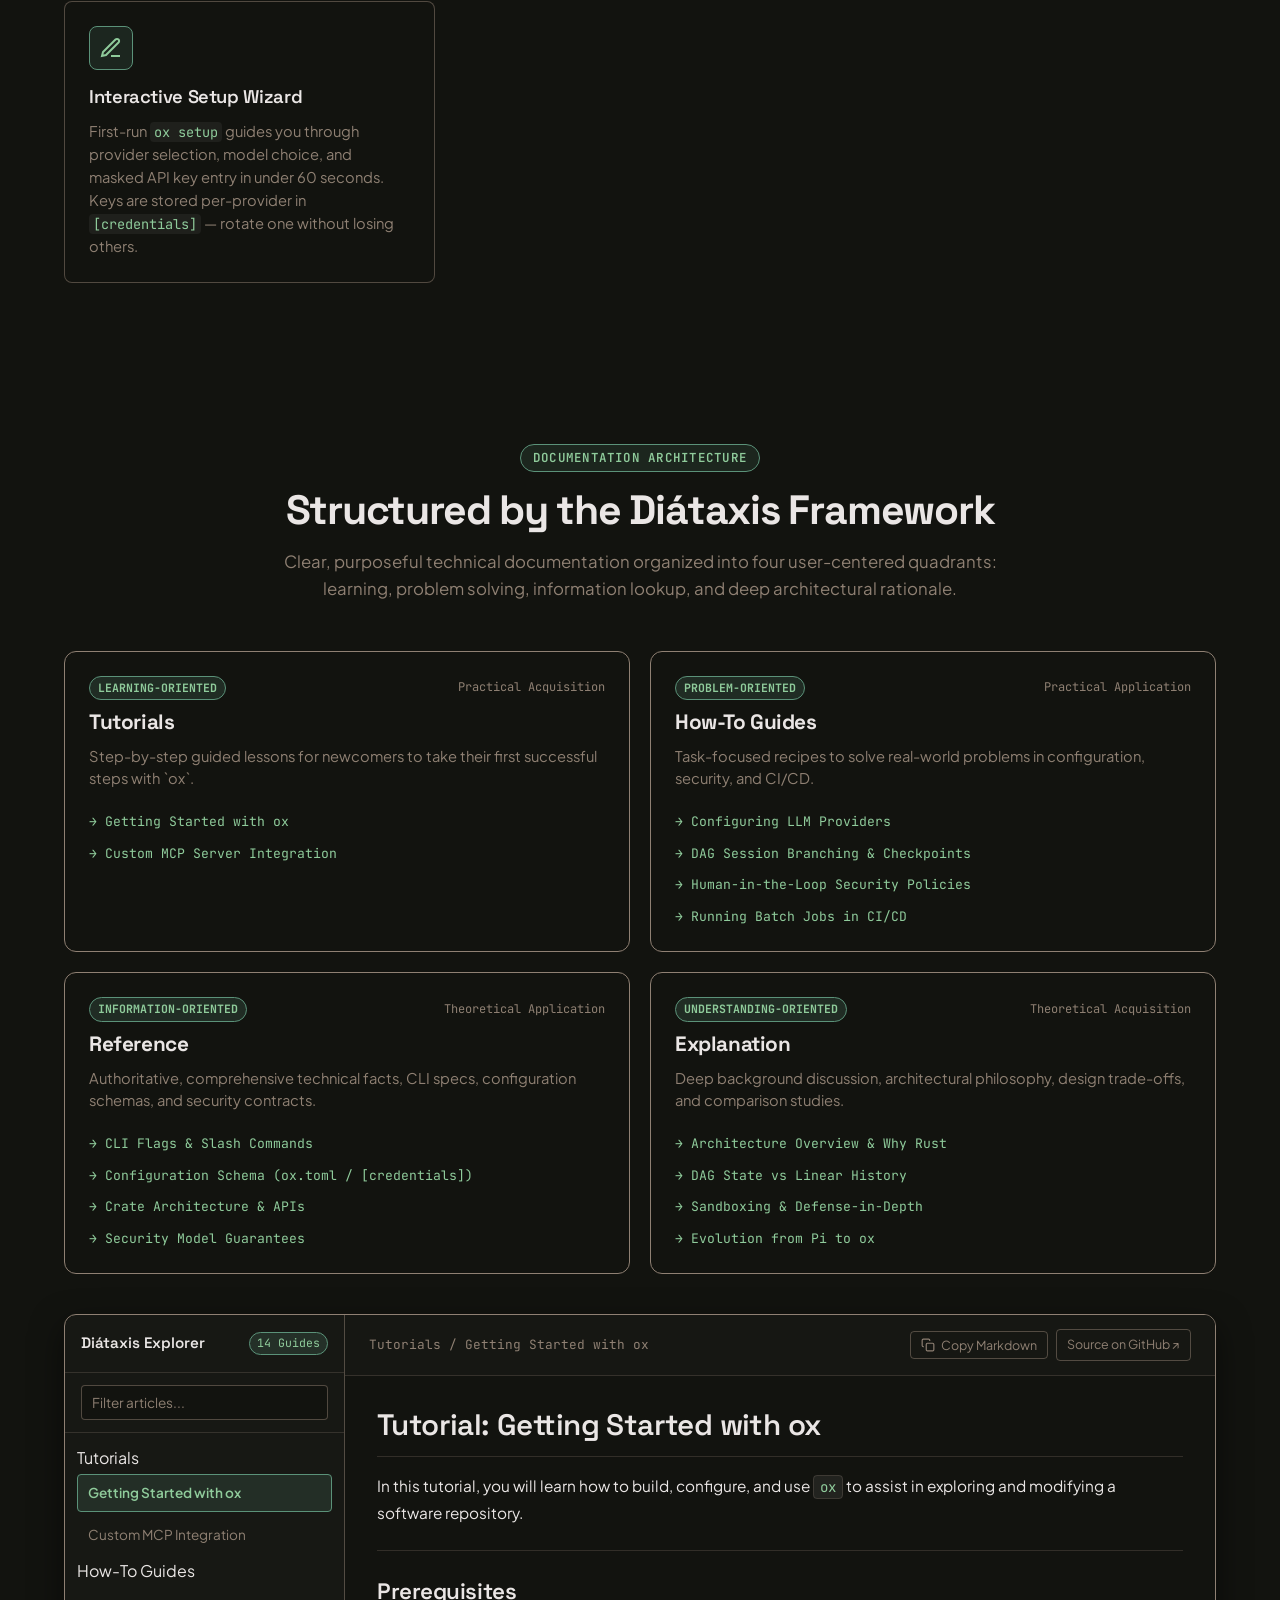
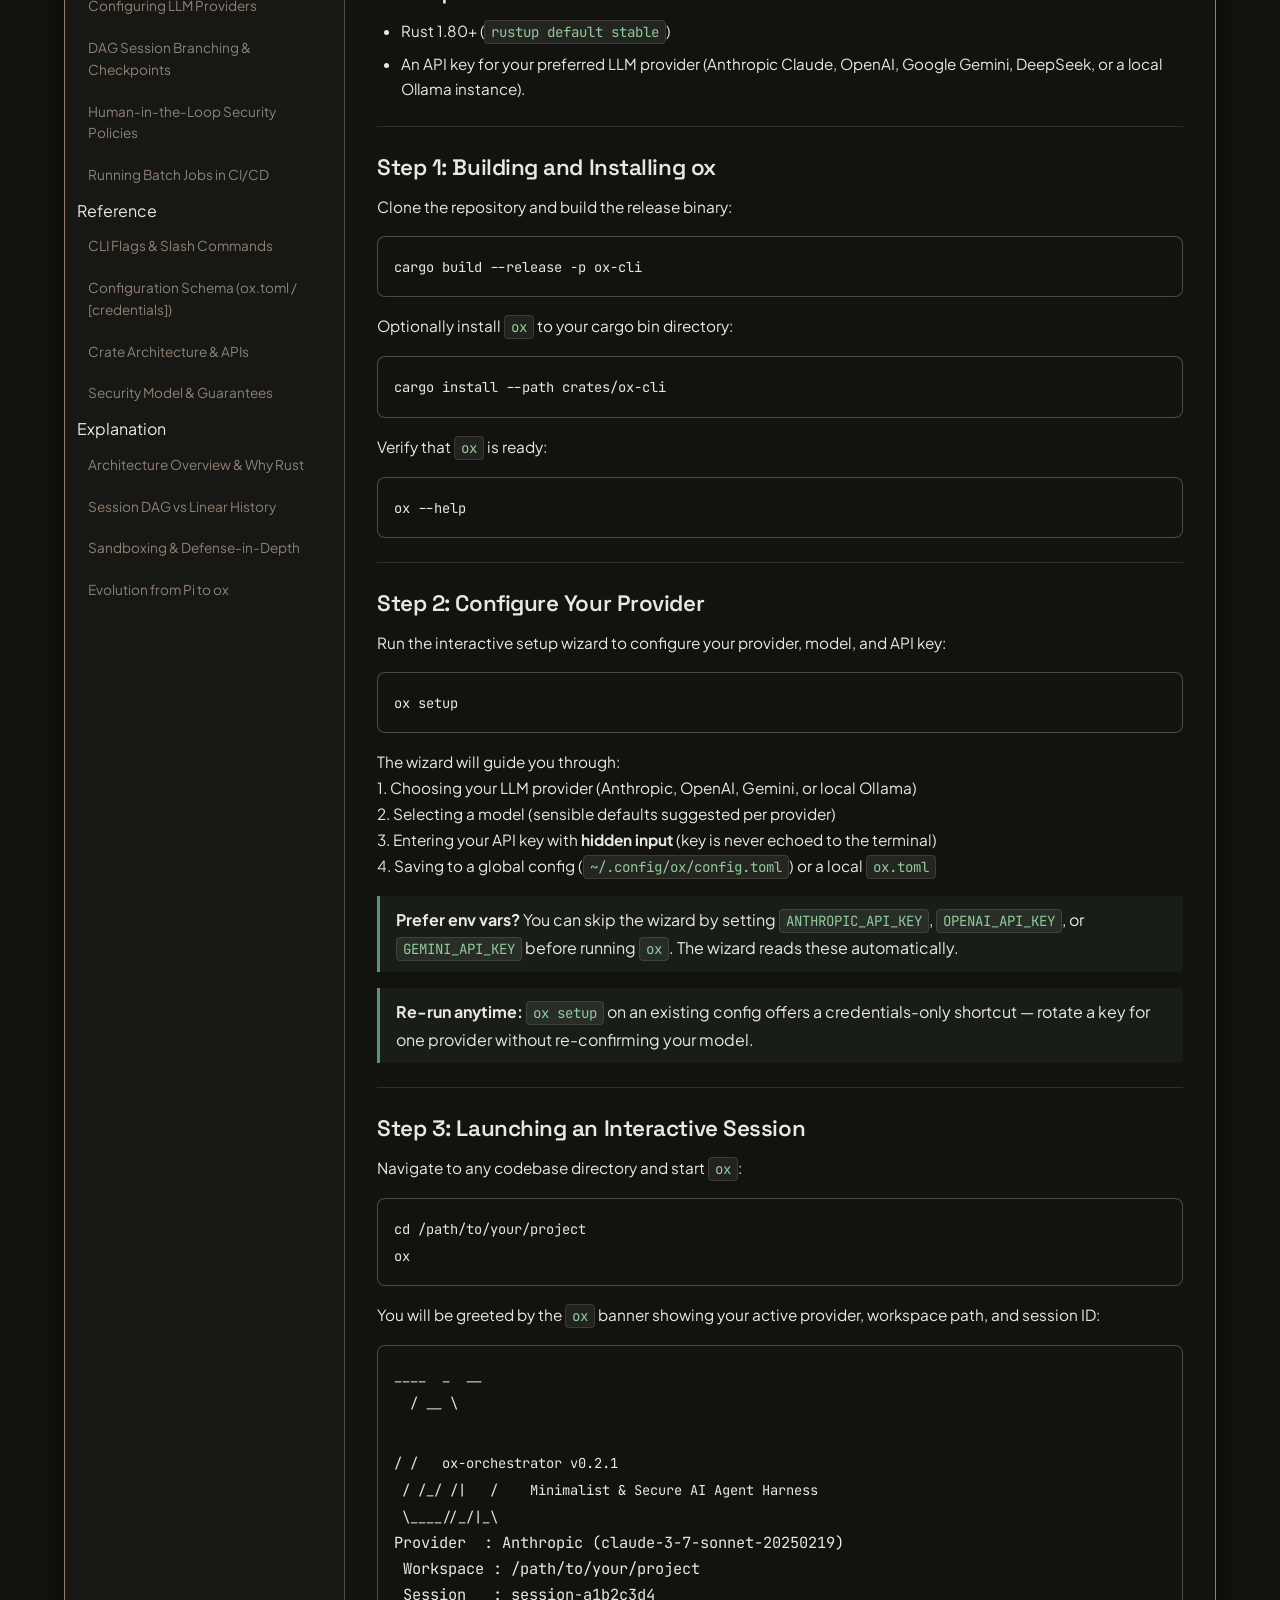
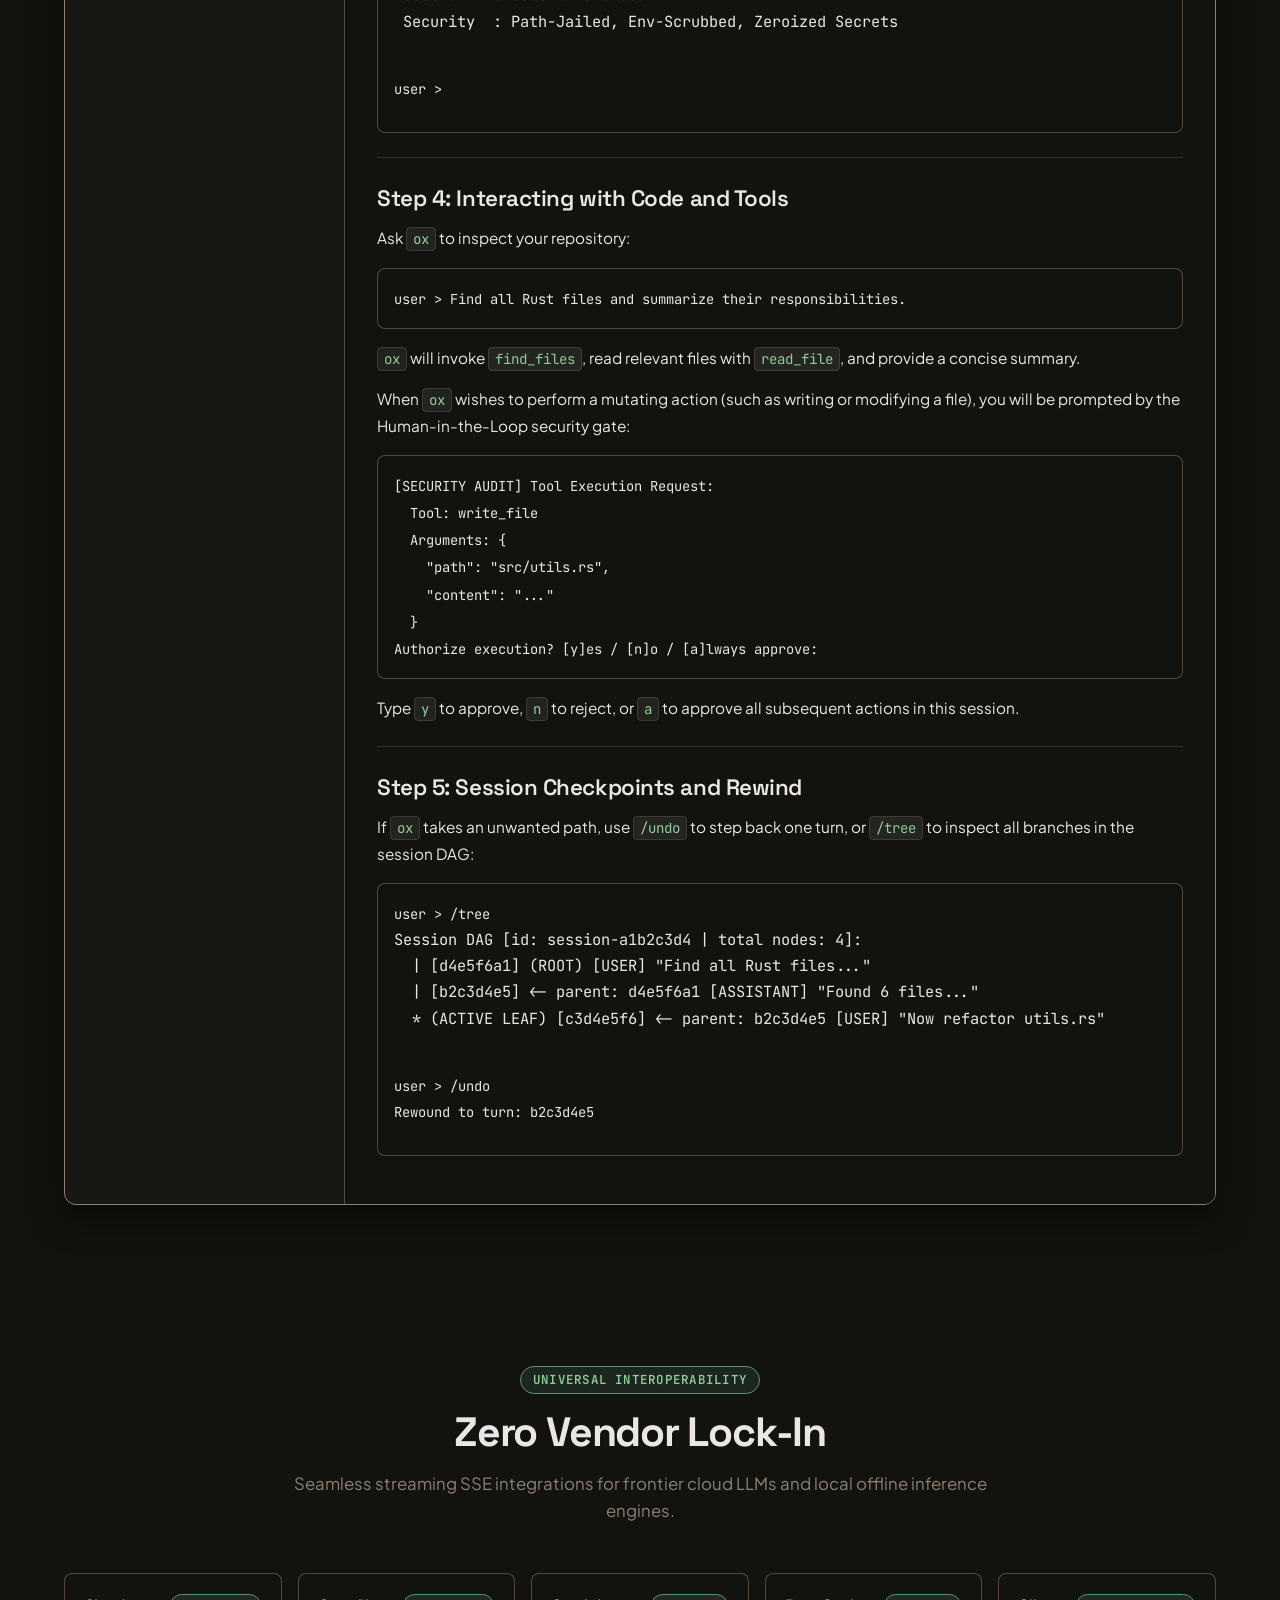
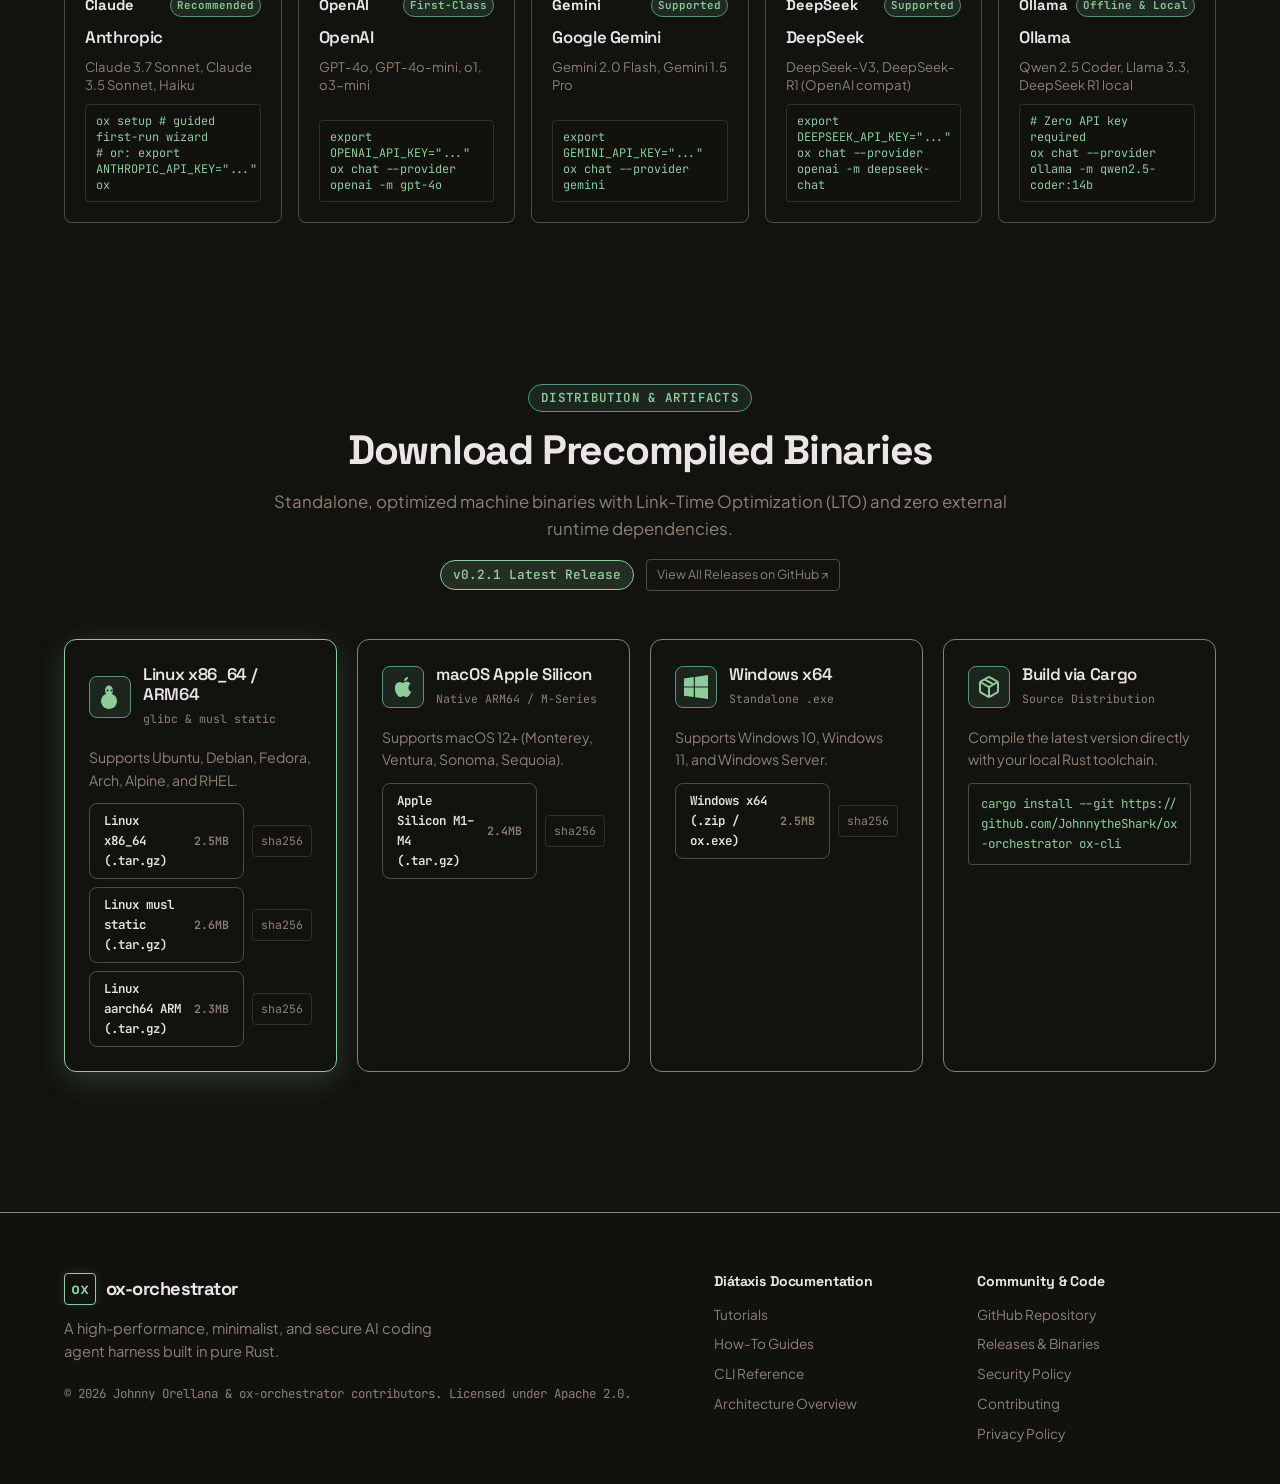
==== commit a621a4f1: "docs: add GDPR compliant privacy policy" ====
--- a/site/index.html
+++ b/site/index.html
@@ -625,6 +625,7 @@
           <a href="https://github.com/JohnnytheShark/ox-orchestrator/releases" target="_blank" rel="noopener noreferrer">Releases & Binaries</a>
           <a href="https://github.com/JohnnytheShark/ox-orchestrator/blob/main/SECURITY.md" target="_blank" rel="noopener noreferrer">Security Policy</a>
           <a href="https://github.com/JohnnytheShark/ox-orchestrator/blob/main/CONTRIBUTING.md" target="_blank" rel="noopener noreferrer">Contributing</a>
+          <a href="privacy.html">Privacy Policy</a>
         </div>
       </div>
     </div>
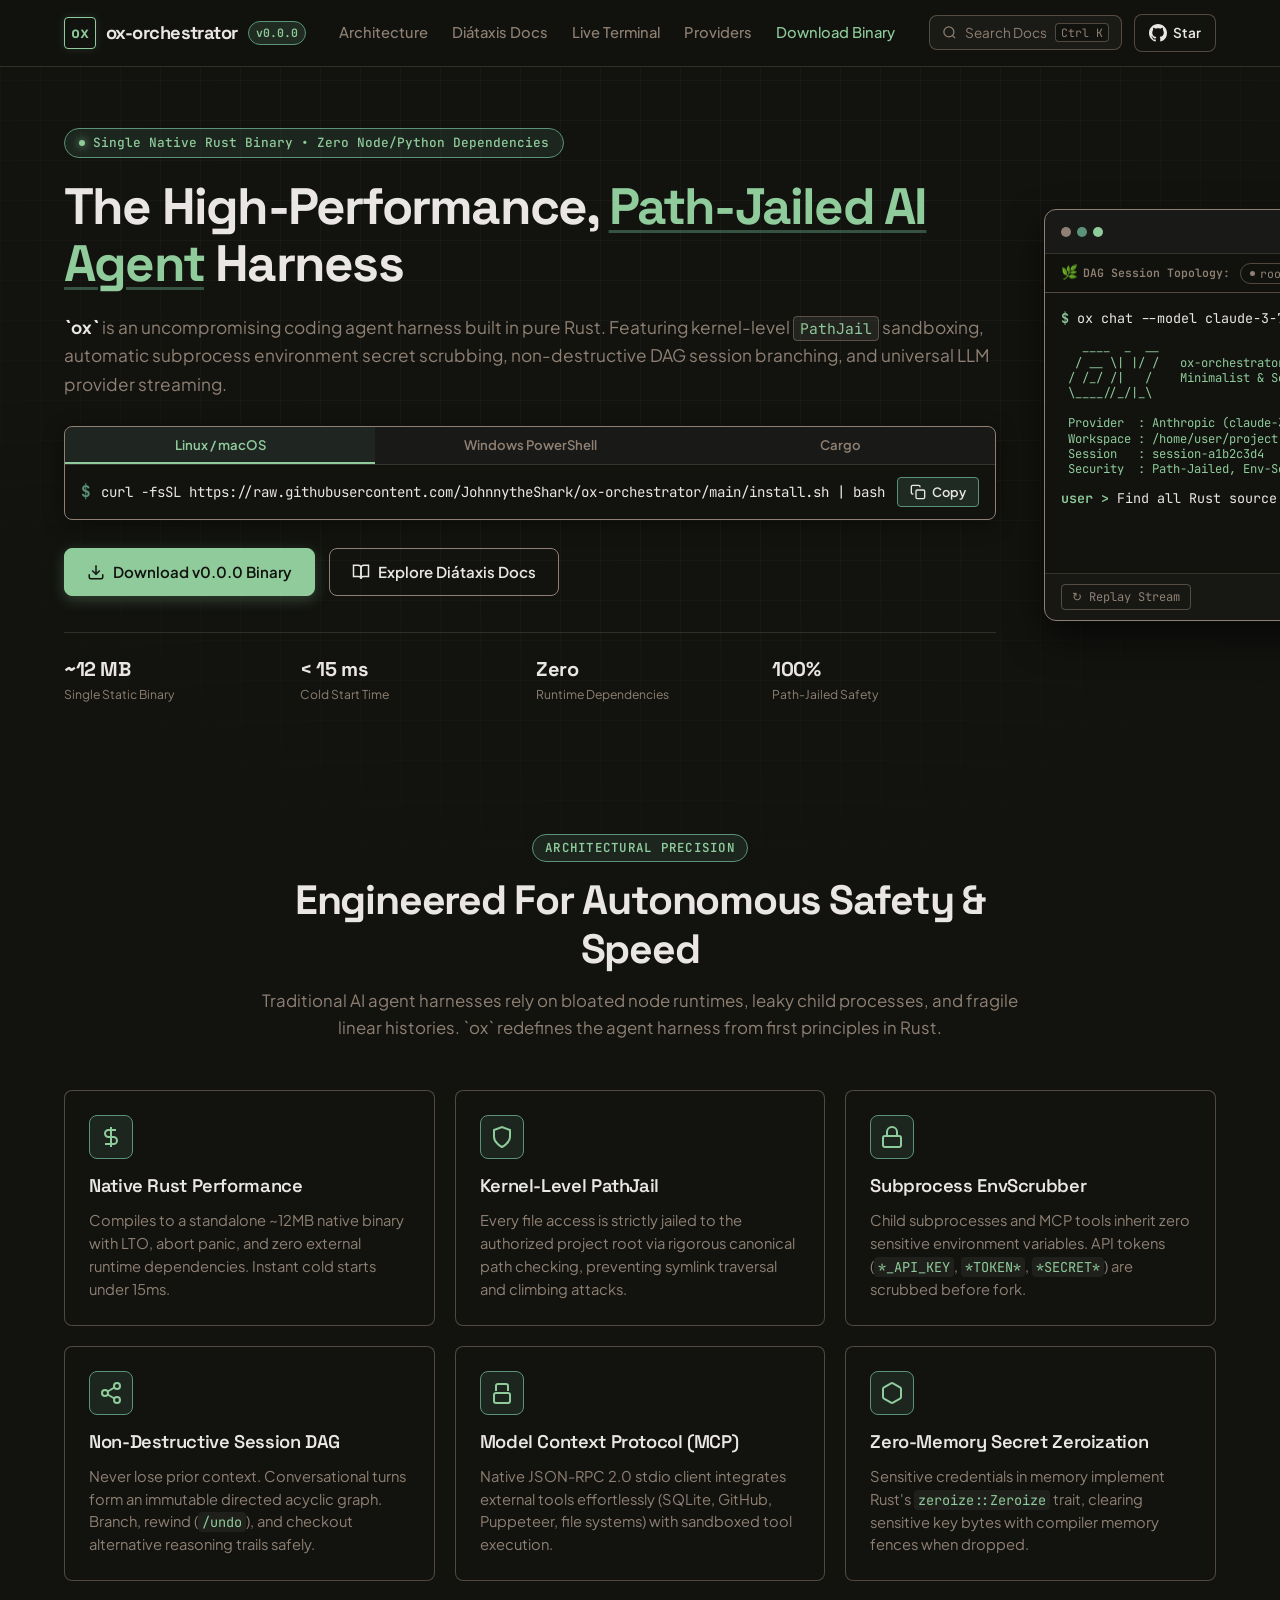
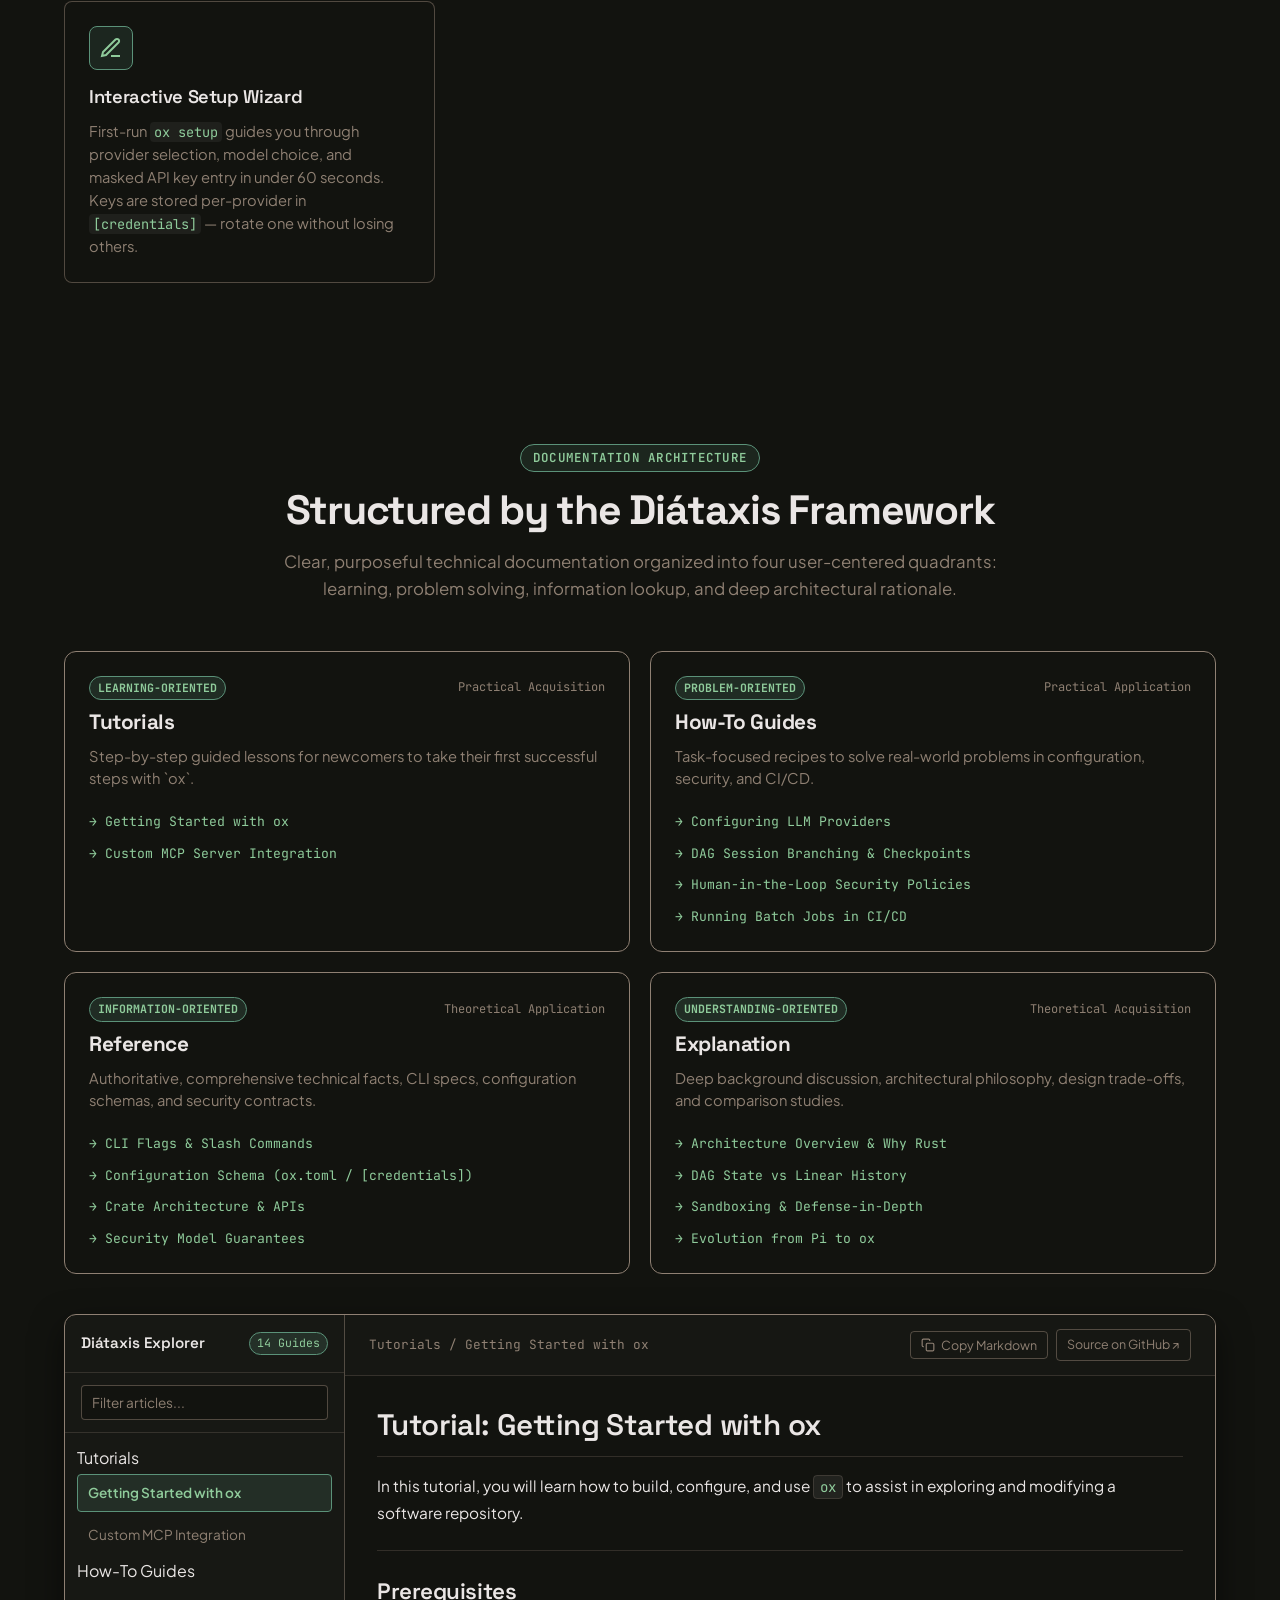
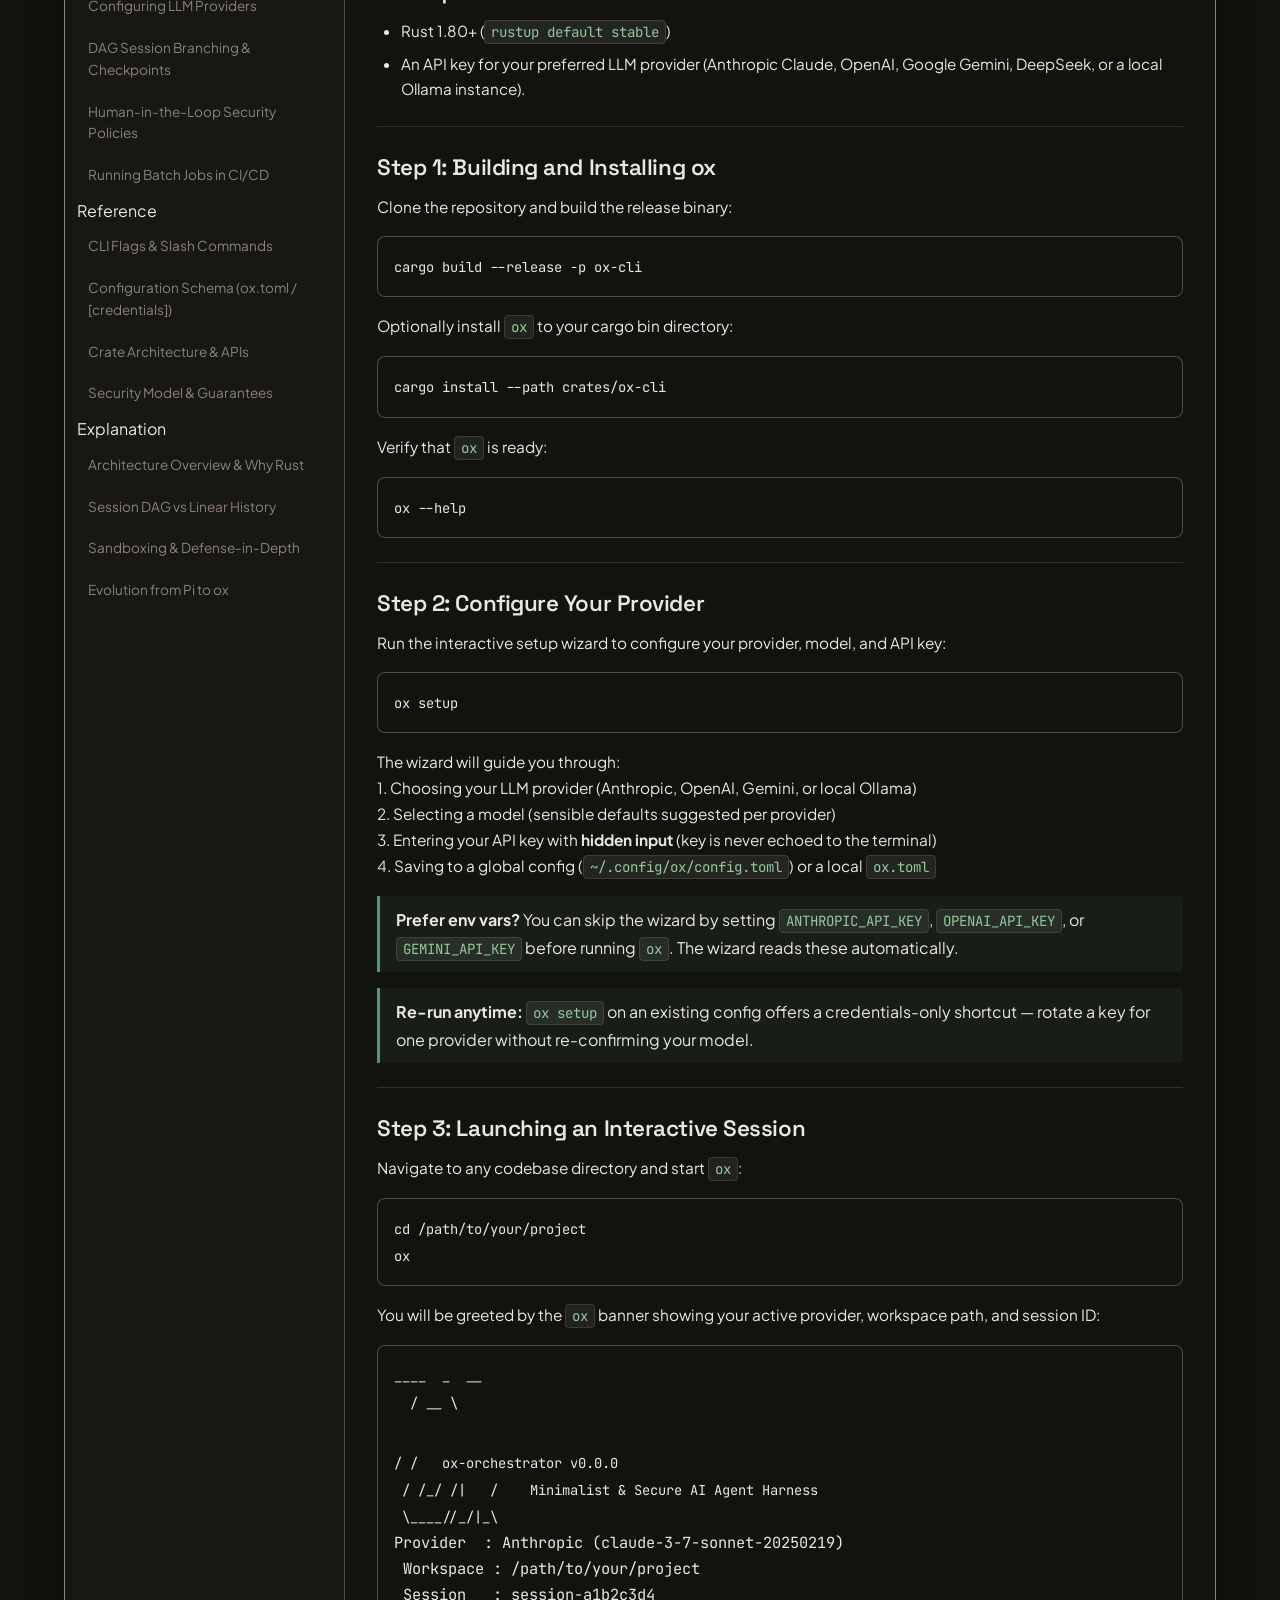
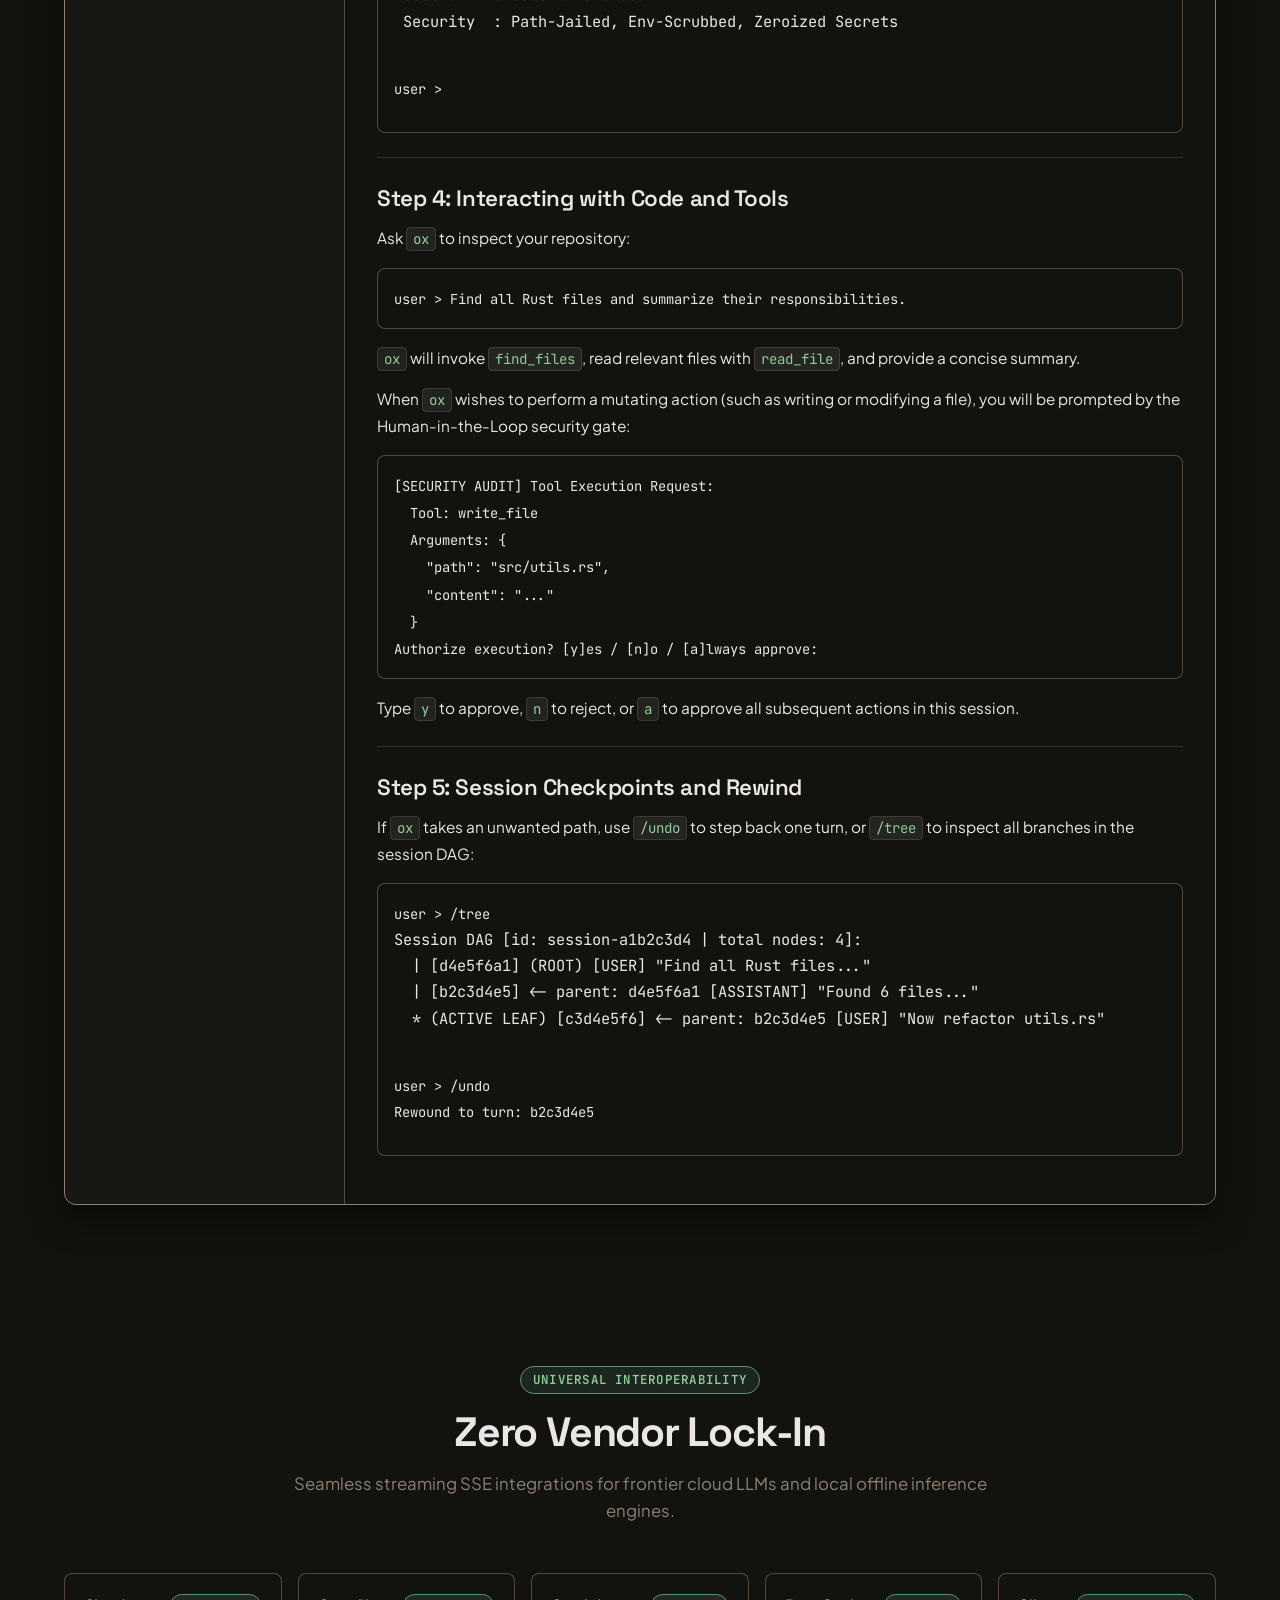
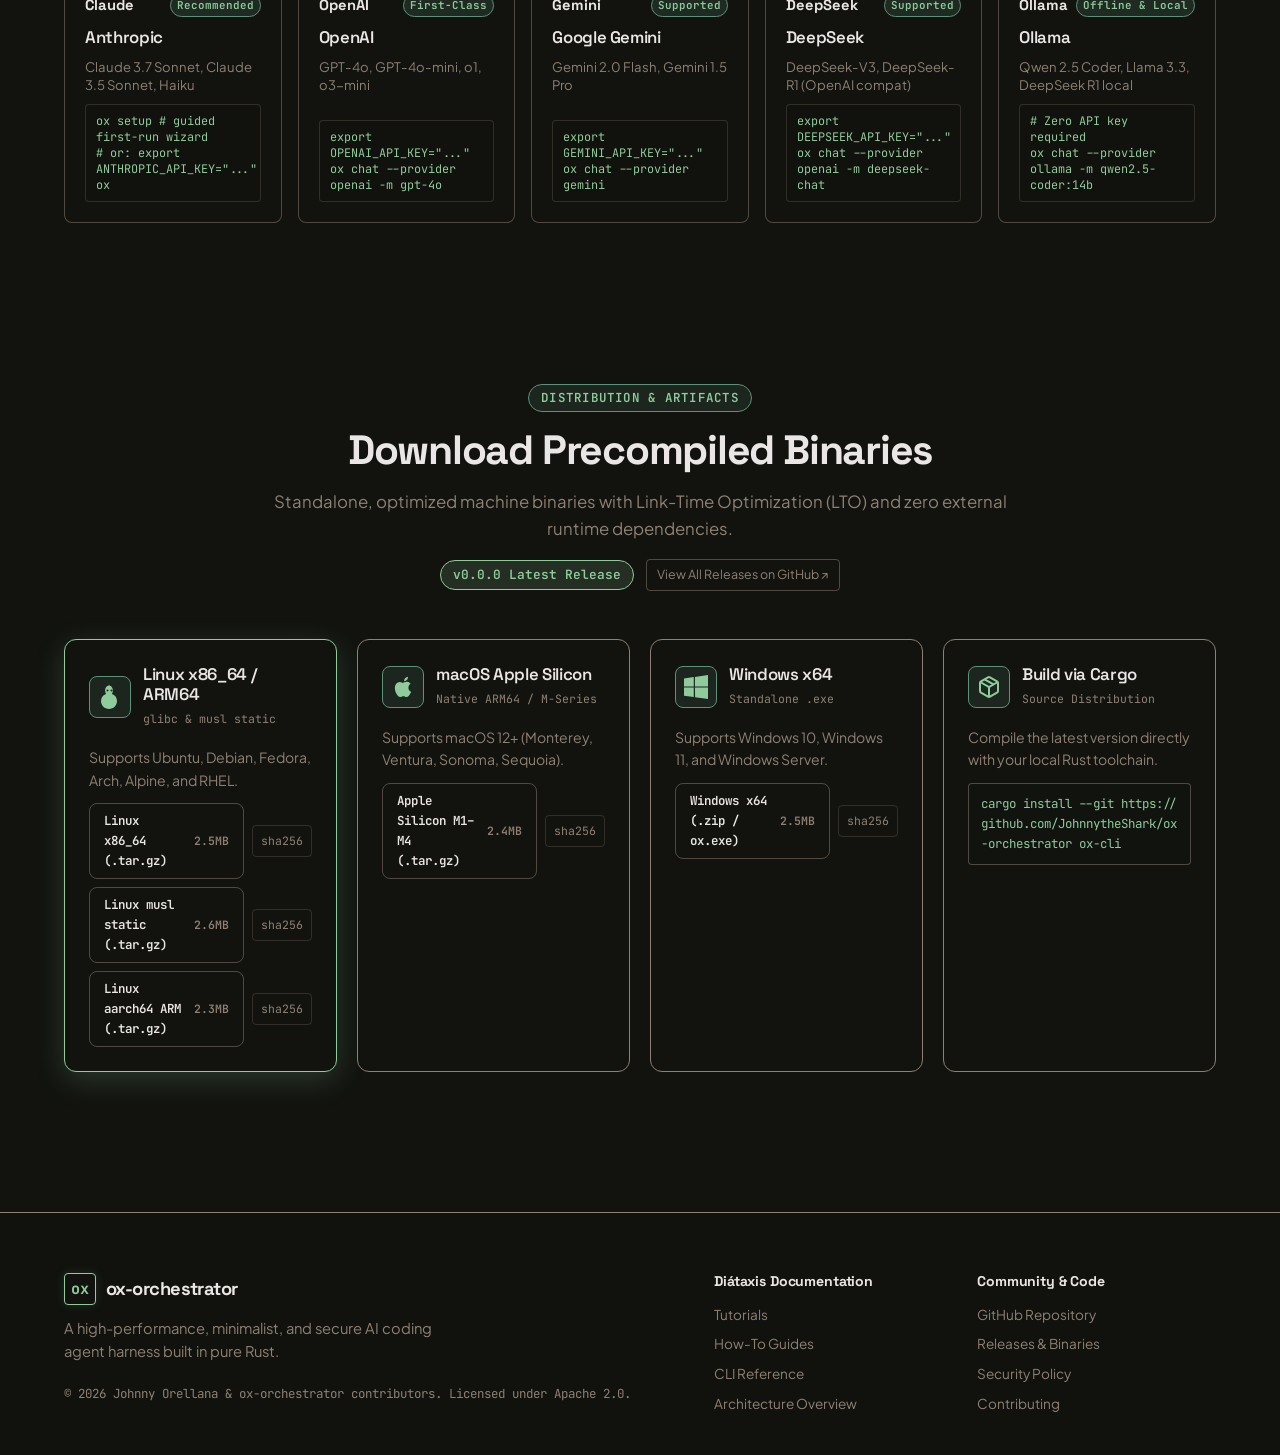
==== commit 02524b9c: "ci: implement dynamic build-time version injection" ====
--- a/site/index.html
+++ b/site/index.html
@@ -33,7 +33,7 @@
           <span class="logo-text">ox</span>
         </div>
         <span class="brand-name">ox-orchestrator</span>
-        <span class="brand-badge">v0.2.1</span>
+        <span class="brand-badge">v0.0.0</span>
       </a>
 
       <nav class="nav-links" id="navLinks" aria-label="Primary Navigation">
@@ -111,7 +111,7 @@
           <div class="hero-ctas">
             <a href="#download" class="btn btn-primary">
               <svg width="18" height="18" viewBox="0 0 24 24" fill="none" stroke="currentColor" stroke-width="2" aria-hidden="true"><path d="M21 15v4a2 2 0 0 1-2 2H5a2 2 0 0 1-2-2v-4"/><polyline points="7 10 12 15 17 10"/><line x1="12" y1="15" x2="12" y2="3"/></svg>
-              <span>Download v0.2.1 Binary</span>
+              <span>Download v0.0.0 Binary</span>
             </a>
             <a href="#diataxis" class="btn btn-secondary" onclick="switchView('diataxis');">
               <svg width="18" height="18" viewBox="0 0 24 24" fill="none" stroke="currentColor" stroke-width="2" aria-hidden="true"><path d="M2 3h6a4 4 0 0 1 4 4v14a3 3 0 0 0-3-3H2z"/><path d="M22 3h-6a4 4 0 0 0-4 4v14a3 3 0 0 1 3-3h7z"/></svg>
@@ -462,7 +462,7 @@
           <h2 class="section-title">Download Precompiled Binaries</h2>
           <p class="section-desc">Standalone, optimized machine binaries with Link-Time Optimization (LTO) and zero external runtime dependencies.</p>
           <div class="section-actions">
-            <span class="release-version-pill" id="latestReleaseBadge">v0.2.1 Latest Release</span>
+            <span class="release-version-pill" id="latestReleaseBadge">v0.0.0 Latest Release</span>
             <a href="https://github.com/JohnnytheShark/ox-orchestrator/releases" target="_blank" rel="noopener noreferrer" class="doc-action-btn">
               <span>View All Releases on GitHub ↗</span>
             </a>
@@ -485,25 +485,25 @@
               <p>Supports Ubuntu, Debian, Fedora, Arch, Alpine, and RHEL.</p>
               <div class="rc-links">
                 <div class="rc-download-item">
-                  <a href="https://github.com/JohnnytheShark/ox-orchestrator/releases/download/v0.2.1/ox-v0.2.1-x86_64-unknown-linux-gnu.tar.gz" class="btn btn-sm btn-outline" data-target="x86_64-unknown-linux-gnu">
+                  <a href="https://github.com/JohnnytheShark/ox-orchestrator/releases/download/v0.0.0/ox-v0.0.0-x86_64-unknown-linux-gnu.tar.gz" class="btn btn-sm btn-outline" data-target="x86_64-unknown-linux-gnu">
                     <span>Linux x86_64 (.tar.gz)</span>
                     <span class="asset-size" data-size-target="x86_64-unknown-linux-gnu">2.5MB</span>
                   </a>
-                  <a href="https://github.com/JohnnytheShark/ox-orchestrator/releases/download/v0.2.1/ox-v0.2.1-x86_64-unknown-linux-gnu.tar.gz.sha256" target="_blank" rel="noopener noreferrer" class="rc-checksum" title="SHA-256 Checksum" data-checksum-target="x86_64-unknown-linux-gnu">sha256</a>
+                  <a href="https://github.com/JohnnytheShark/ox-orchestrator/releases/download/v0.0.0/ox-v0.0.0-x86_64-unknown-linux-gnu.tar.gz.sha256" target="_blank" rel="noopener noreferrer" class="rc-checksum" title="SHA-256 Checksum" data-checksum-target="x86_64-unknown-linux-gnu">sha256</a>
                 </div>
                 <div class="rc-download-item">
-                  <a href="https://github.com/JohnnytheShark/ox-orchestrator/releases/download/v0.2.1/ox-v0.2.1-x86_64-unknown-linux-musl.tar.gz" class="btn btn-sm btn-outline" data-target="x86_64-unknown-linux-musl">
+                  <a href="https://github.com/JohnnytheShark/ox-orchestrator/releases/download/v0.0.0/ox-v0.0.0-x86_64-unknown-linux-musl.tar.gz" class="btn btn-sm btn-outline" data-target="x86_64-unknown-linux-musl">
                     <span>Linux musl static (.tar.gz)</span>
                     <span class="asset-size" data-size-target="x86_64-unknown-linux-musl">2.6MB</span>
                   </a>
-                  <a href="https://github.com/JohnnytheShark/ox-orchestrator/releases/download/v0.2.1/ox-v0.2.1-x86_64-unknown-linux-musl.tar.gz.sha256" target="_blank" rel="noopener noreferrer" class="rc-checksum" title="SHA-256 Checksum" data-checksum-target="x86_64-unknown-linux-musl">sha256</a>
+                  <a href="https://github.com/JohnnytheShark/ox-orchestrator/releases/download/v0.0.0/ox-v0.0.0-x86_64-unknown-linux-musl.tar.gz.sha256" target="_blank" rel="noopener noreferrer" class="rc-checksum" title="SHA-256 Checksum" data-checksum-target="x86_64-unknown-linux-musl">sha256</a>
                 </div>
                 <div class="rc-download-item">
-                  <a href="https://github.com/JohnnytheShark/ox-orchestrator/releases/download/v0.2.1/ox-v0.2.1-aarch64-unknown-linux-gnu.tar.gz" class="btn btn-sm btn-outline" data-target="aarch64-unknown-linux-gnu">
+                  <a href="https://github.com/JohnnytheShark/ox-orchestrator/releases/download/v0.0.0/ox-v0.0.0-aarch64-unknown-linux-gnu.tar.gz" class="btn btn-sm btn-outline" data-target="aarch64-unknown-linux-gnu">
                     <span>Linux aarch64 ARM (.tar.gz)</span>
                     <span class="asset-size" data-size-target="aarch64-unknown-linux-gnu">2.3MB</span>
                   </a>
-                  <a href="https://github.com/JohnnytheShark/ox-orchestrator/releases/download/v0.2.1/ox-v0.2.1-aarch64-unknown-linux-gnu.tar.gz.sha256" target="_blank" rel="noopener noreferrer" class="rc-checksum" title="SHA-256 Checksum" data-checksum-target="aarch64-unknown-linux-gnu">sha256</a>
+                  <a href="https://github.com/JohnnytheShark/ox-orchestrator/releases/download/v0.0.0/ox-v0.0.0-aarch64-unknown-linux-gnu.tar.gz.sha256" target="_blank" rel="noopener noreferrer" class="rc-checksum" title="SHA-256 Checksum" data-checksum-target="aarch64-unknown-linux-gnu">sha256</a>
                 </div>
               </div>
             </div>
@@ -524,11 +524,11 @@
               <p>Supports macOS 12+ (Monterey, Ventura, Sonoma, Sequoia).</p>
               <div class="rc-links">
                 <div class="rc-download-item">
-                  <a href="https://github.com/JohnnytheShark/ox-orchestrator/releases/download/v0.2.1/ox-v0.2.1-aarch64-apple-darwin.tar.gz" class="btn btn-sm btn-outline" data-target="aarch64-apple-darwin">
+                  <a href="https://github.com/JohnnytheShark/ox-orchestrator/releases/download/v0.0.0/ox-v0.0.0-aarch64-apple-darwin.tar.gz" class="btn btn-sm btn-outline" data-target="aarch64-apple-darwin">
                     <span>Apple Silicon M1–M4 (.tar.gz)</span>
                     <span class="asset-size" data-size-target="aarch64-apple-darwin">2.4MB</span>
                   </a>
-                  <a href="https://github.com/JohnnytheShark/ox-orchestrator/releases/download/v0.2.1/ox-v0.2.1-aarch64-apple-darwin.tar.gz.sha256" target="_blank" rel="noopener noreferrer" class="rc-checksum" title="SHA-256 Checksum" data-checksum-target="aarch64-apple-darwin">sha256</a>
+                  <a href="https://github.com/JohnnytheShark/ox-orchestrator/releases/download/v0.0.0/ox-v0.0.0-aarch64-apple-darwin.tar.gz.sha256" target="_blank" rel="noopener noreferrer" class="rc-checksum" title="SHA-256 Checksum" data-checksum-target="aarch64-apple-darwin">sha256</a>
                 </div>
               </div>
             </div>
@@ -549,11 +549,11 @@
               <p>Supports Windows 10, Windows 11, and Windows Server.</p>
               <div class="rc-links">
                 <div class="rc-download-item">
-                  <a href="https://github.com/JohnnytheShark/ox-orchestrator/releases/download/v0.2.1/ox-v0.2.1-x86_64-pc-windows-msvc.zip" class="btn btn-sm btn-outline" data-target="x86_64-pc-windows-msvc">
+                  <a href="https://github.com/JohnnytheShark/ox-orchestrator/releases/download/v0.0.0/ox-v0.0.0-x86_64-pc-windows-msvc.zip" class="btn btn-sm btn-outline" data-target="x86_64-pc-windows-msvc">
                     <span>Windows x64 (.zip / ox.exe)</span>
                     <span class="asset-size" data-size-target="x86_64-pc-windows-msvc">2.5MB</span>
                   </a>
-                  <a href="https://github.com/JohnnytheShark/ox-orchestrator/releases/download/v0.2.1/ox-v0.2.1-x86_64-pc-windows-msvc.zip.sha256" target="_blank" rel="noopener noreferrer" class="rc-checksum" title="SHA-256 Checksum" data-checksum-target="x86_64-pc-windows-msvc">sha256</a>
+                  <a href="https://github.com/JohnnytheShark/ox-orchestrator/releases/download/v0.0.0/ox-v0.0.0-x86_64-pc-windows-msvc.zip.sha256" target="_blank" rel="noopener noreferrer" class="rc-checksum" title="SHA-256 Checksum" data-checksum-target="x86_64-pc-windows-msvc">sha256</a>
                 </div>
               </div>
             </div>
@@ -625,7 +625,6 @@
           <a href="https://github.com/JohnnytheShark/ox-orchestrator/releases" target="_blank" rel="noopener noreferrer">Releases & Binaries</a>
           <a href="https://github.com/JohnnytheShark/ox-orchestrator/blob/main/SECURITY.md" target="_blank" rel="noopener noreferrer">Security Policy</a>
           <a href="https://github.com/JohnnytheShark/ox-orchestrator/blob/main/CONTRIBUTING.md" target="_blank" rel="noopener noreferrer">Contributing</a>
-          <a href="privacy.html">Privacy Policy</a>
         </div>
       </div>
     </div>
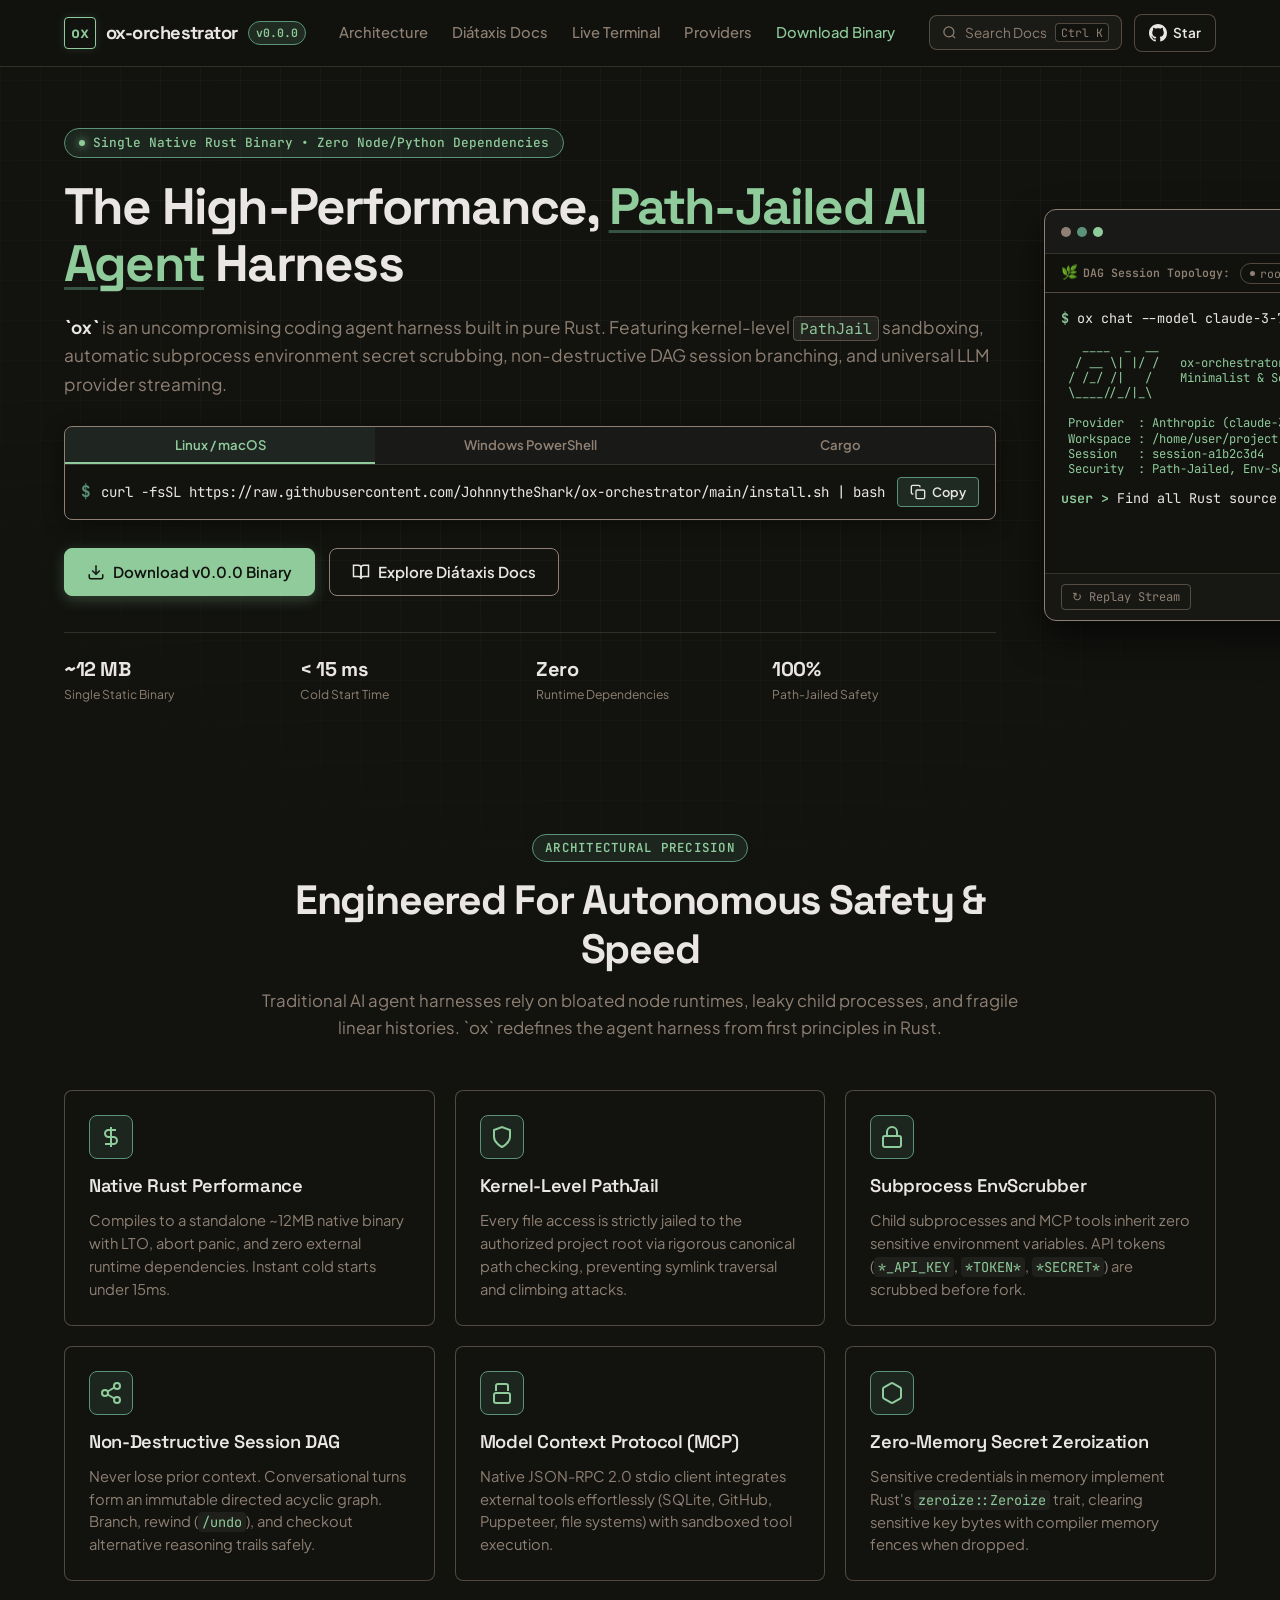
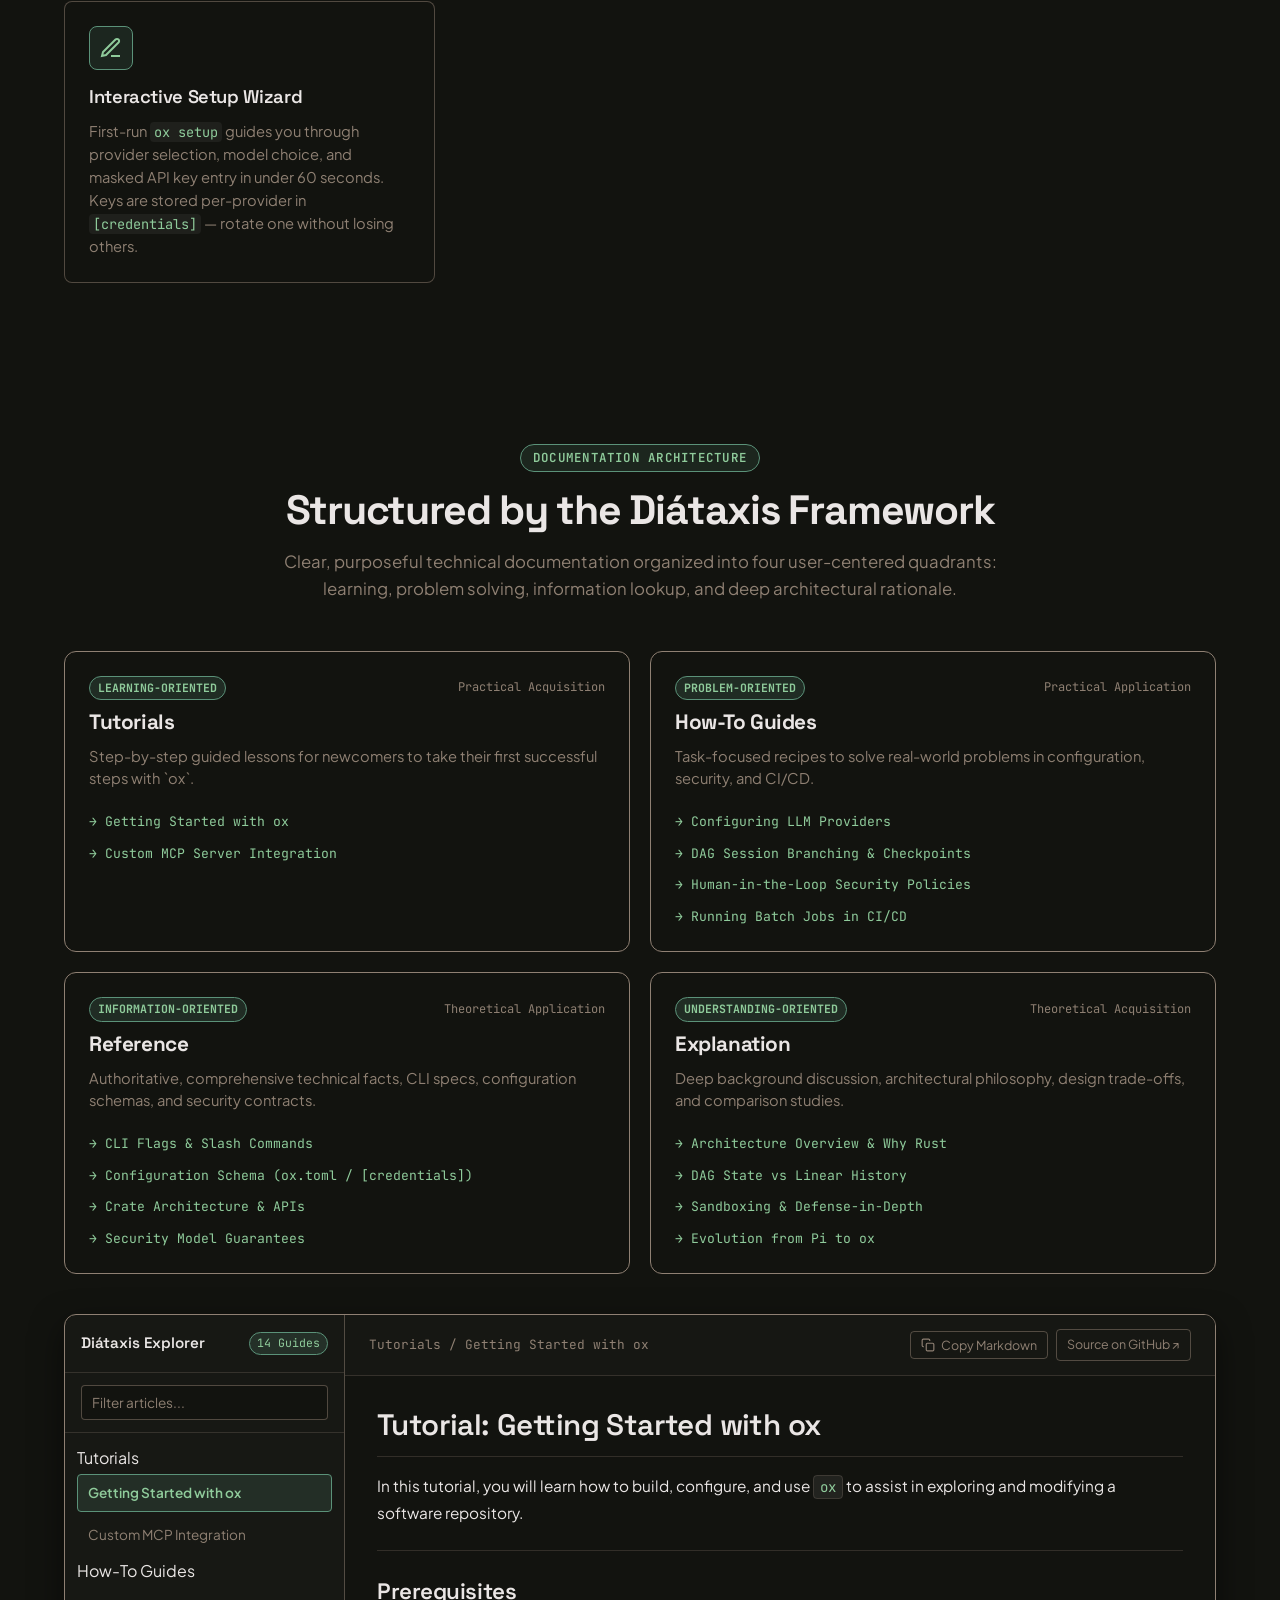
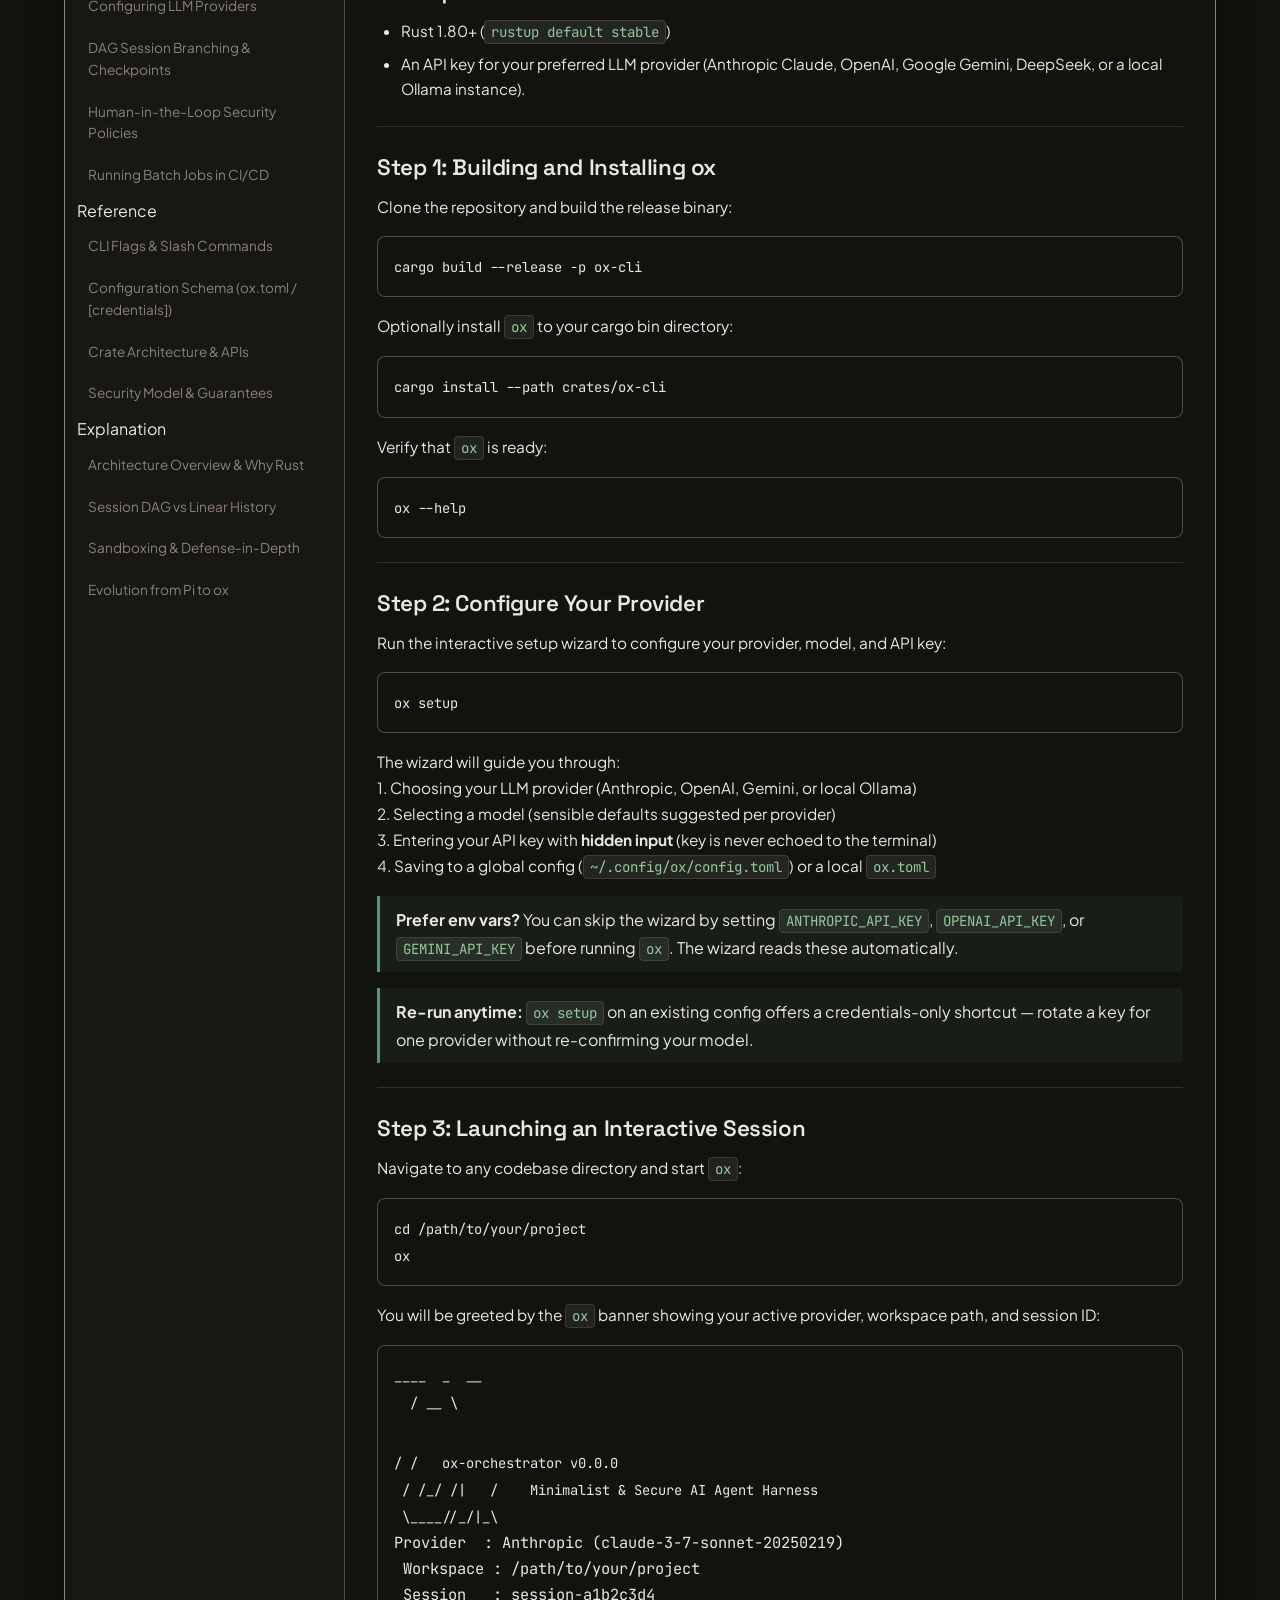
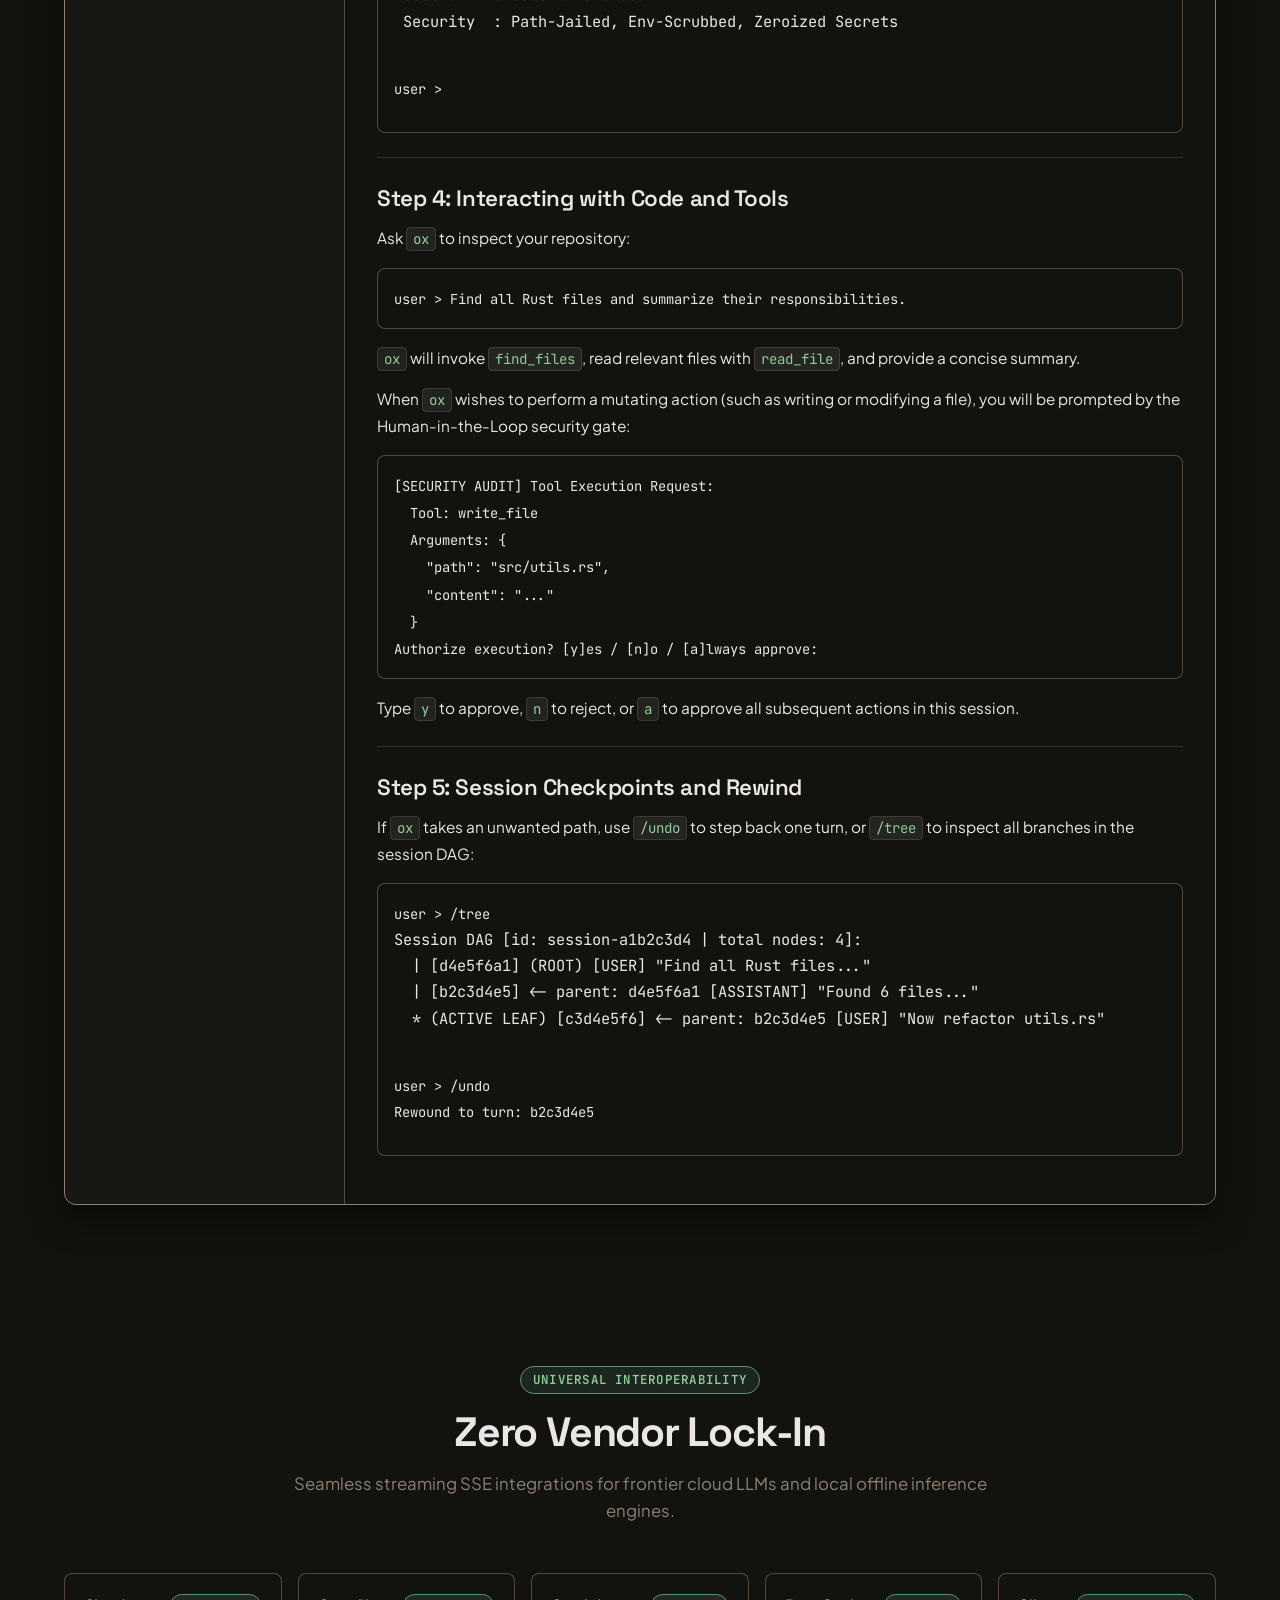
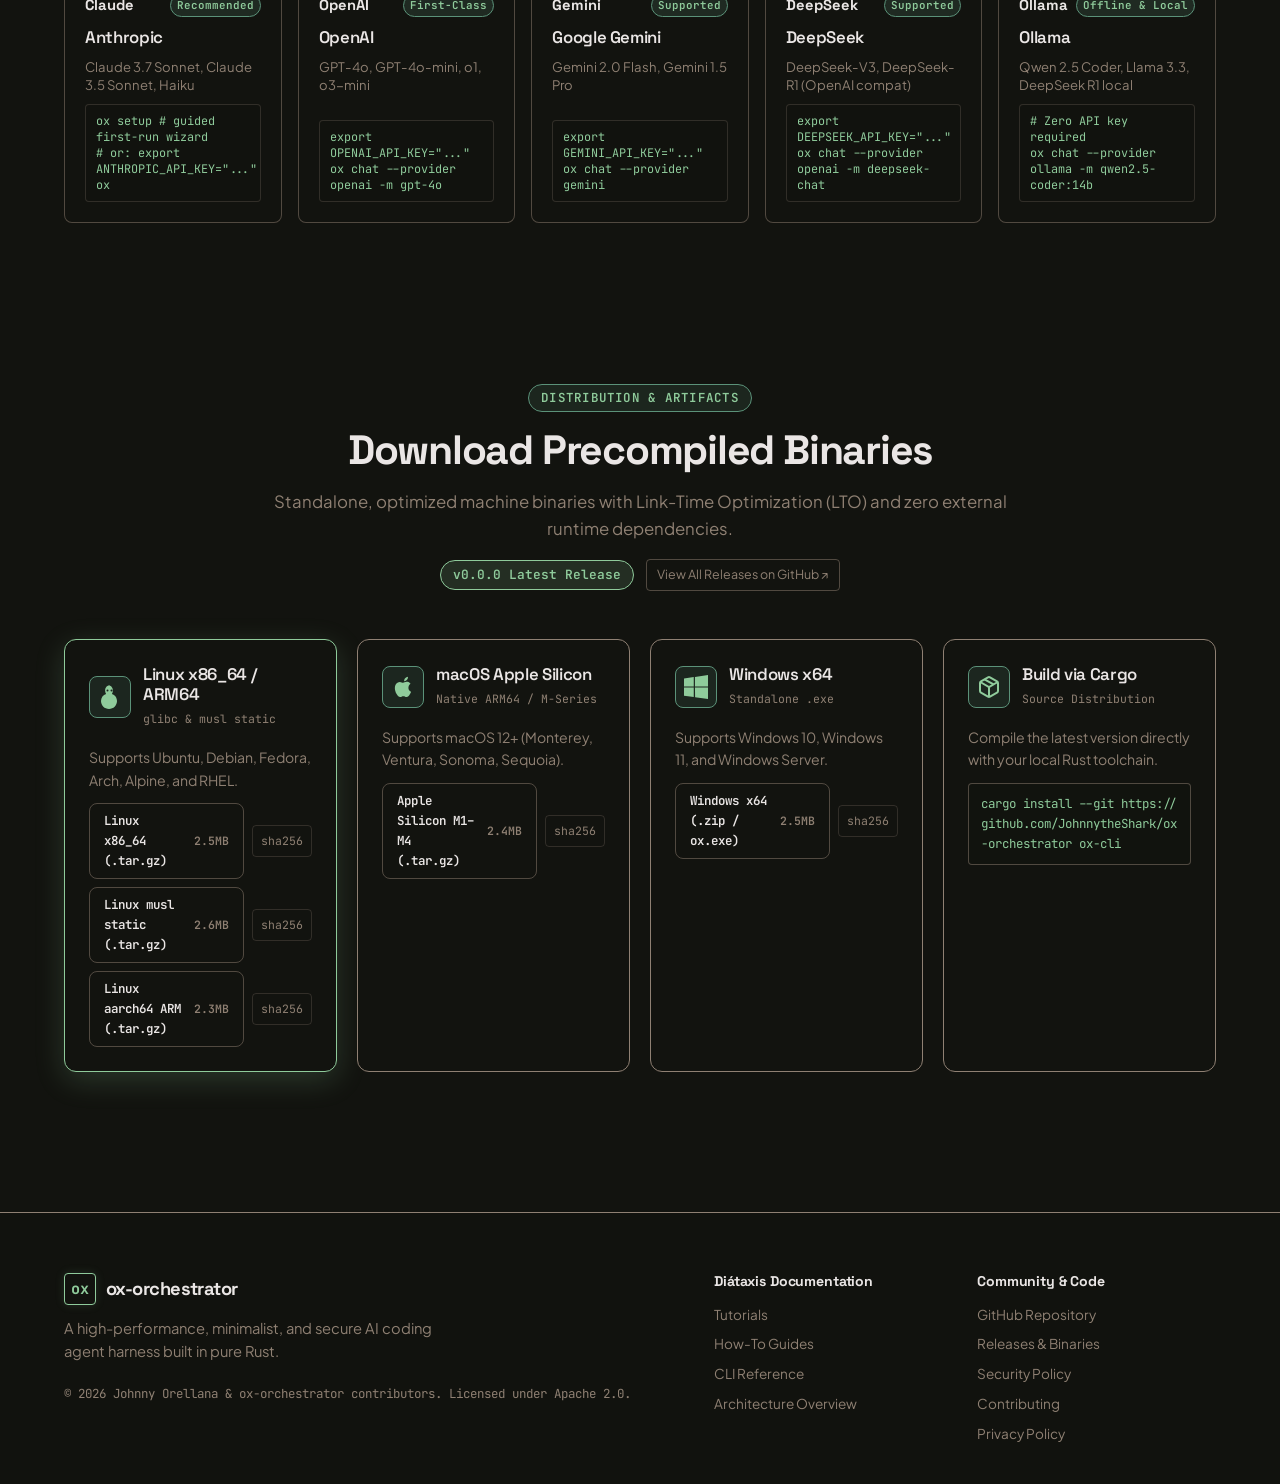
==== commit 862ec680: "Merge pull request #3 from JohnnytheShark/feat/graceful-rate-limits feat: implement graceful LLM rat" ====
--- a/site/index.html
+++ b/site/index.html
@@ -625,6 +625,7 @@
           <a href="https://github.com/JohnnytheShark/ox-orchestrator/releases" target="_blank" rel="noopener noreferrer">Releases & Binaries</a>
           <a href="https://github.com/JohnnytheShark/ox-orchestrator/blob/main/SECURITY.md" target="_blank" rel="noopener noreferrer">Security Policy</a>
           <a href="https://github.com/JohnnytheShark/ox-orchestrator/blob/main/CONTRIBUTING.md" target="_blank" rel="noopener noreferrer">Contributing</a>
+          <a href="privacy.html">Privacy Policy</a>
         </div>
       </div>
     </div>
